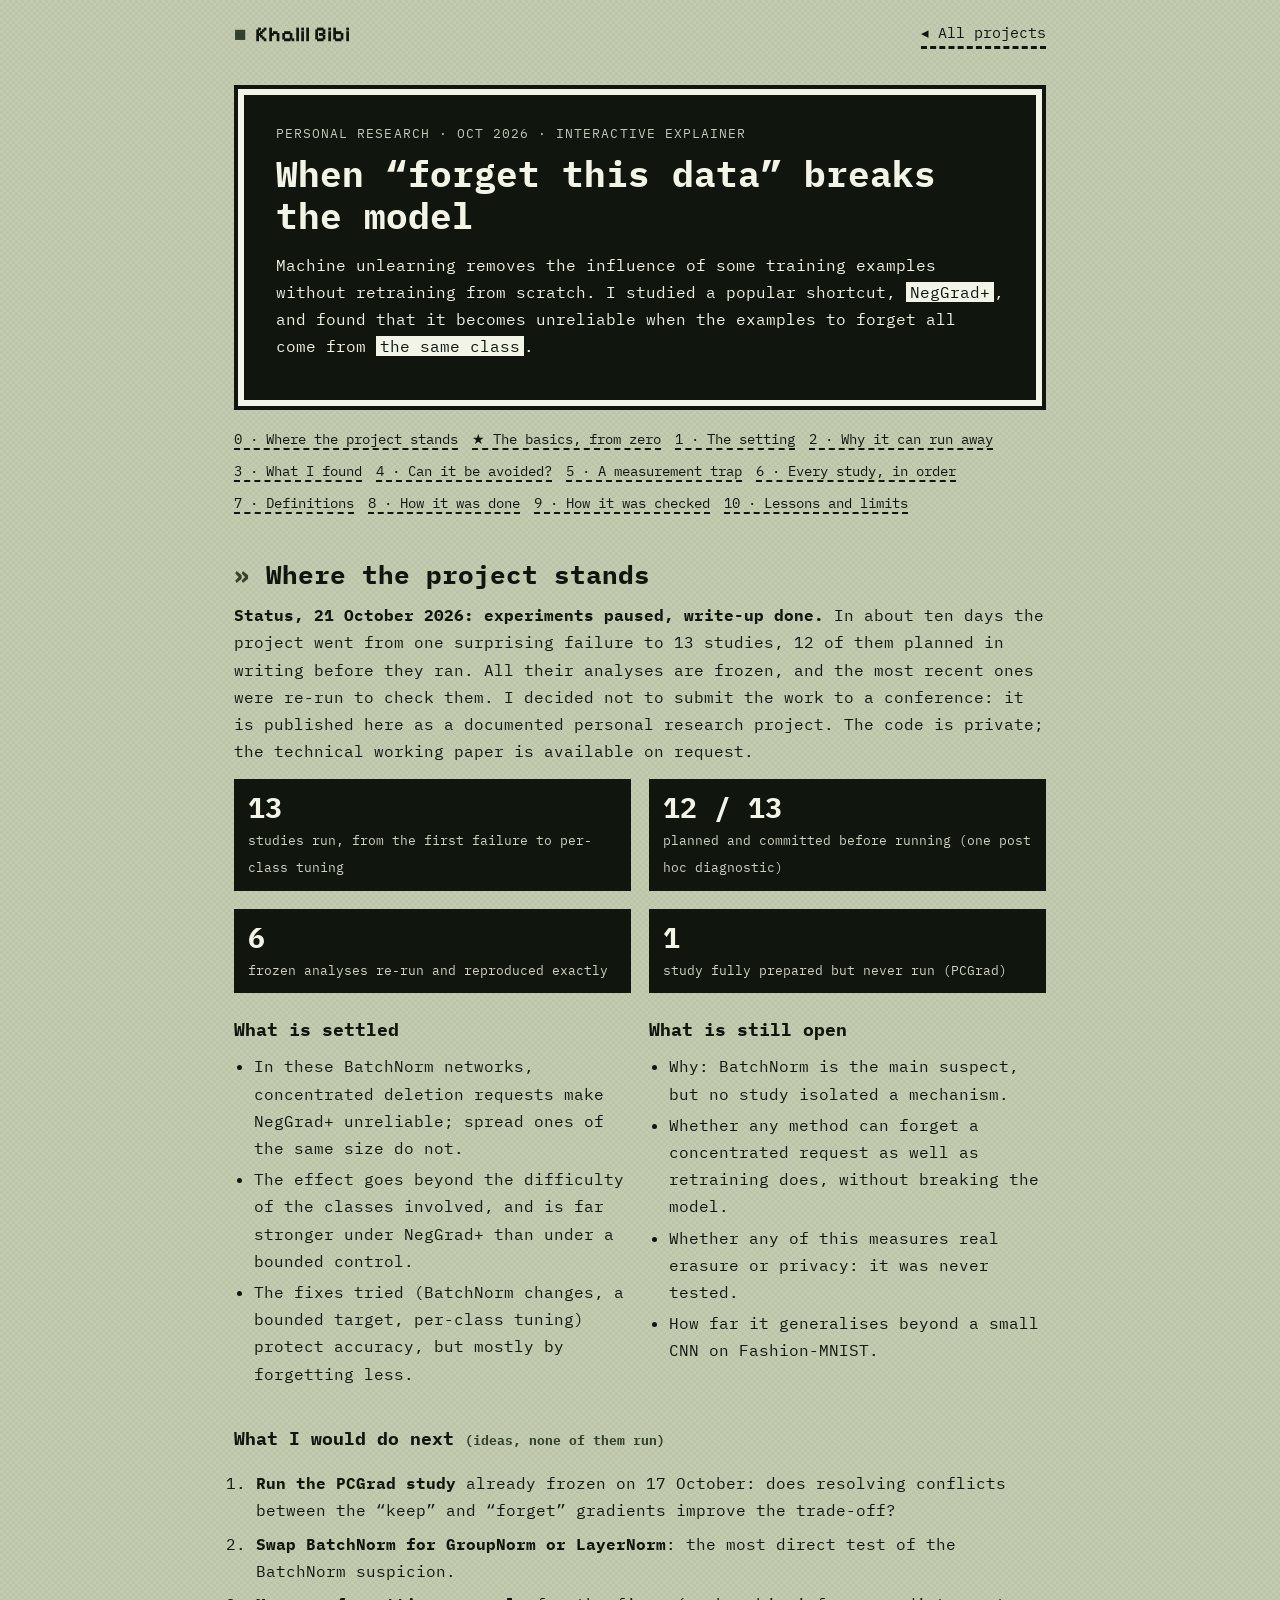
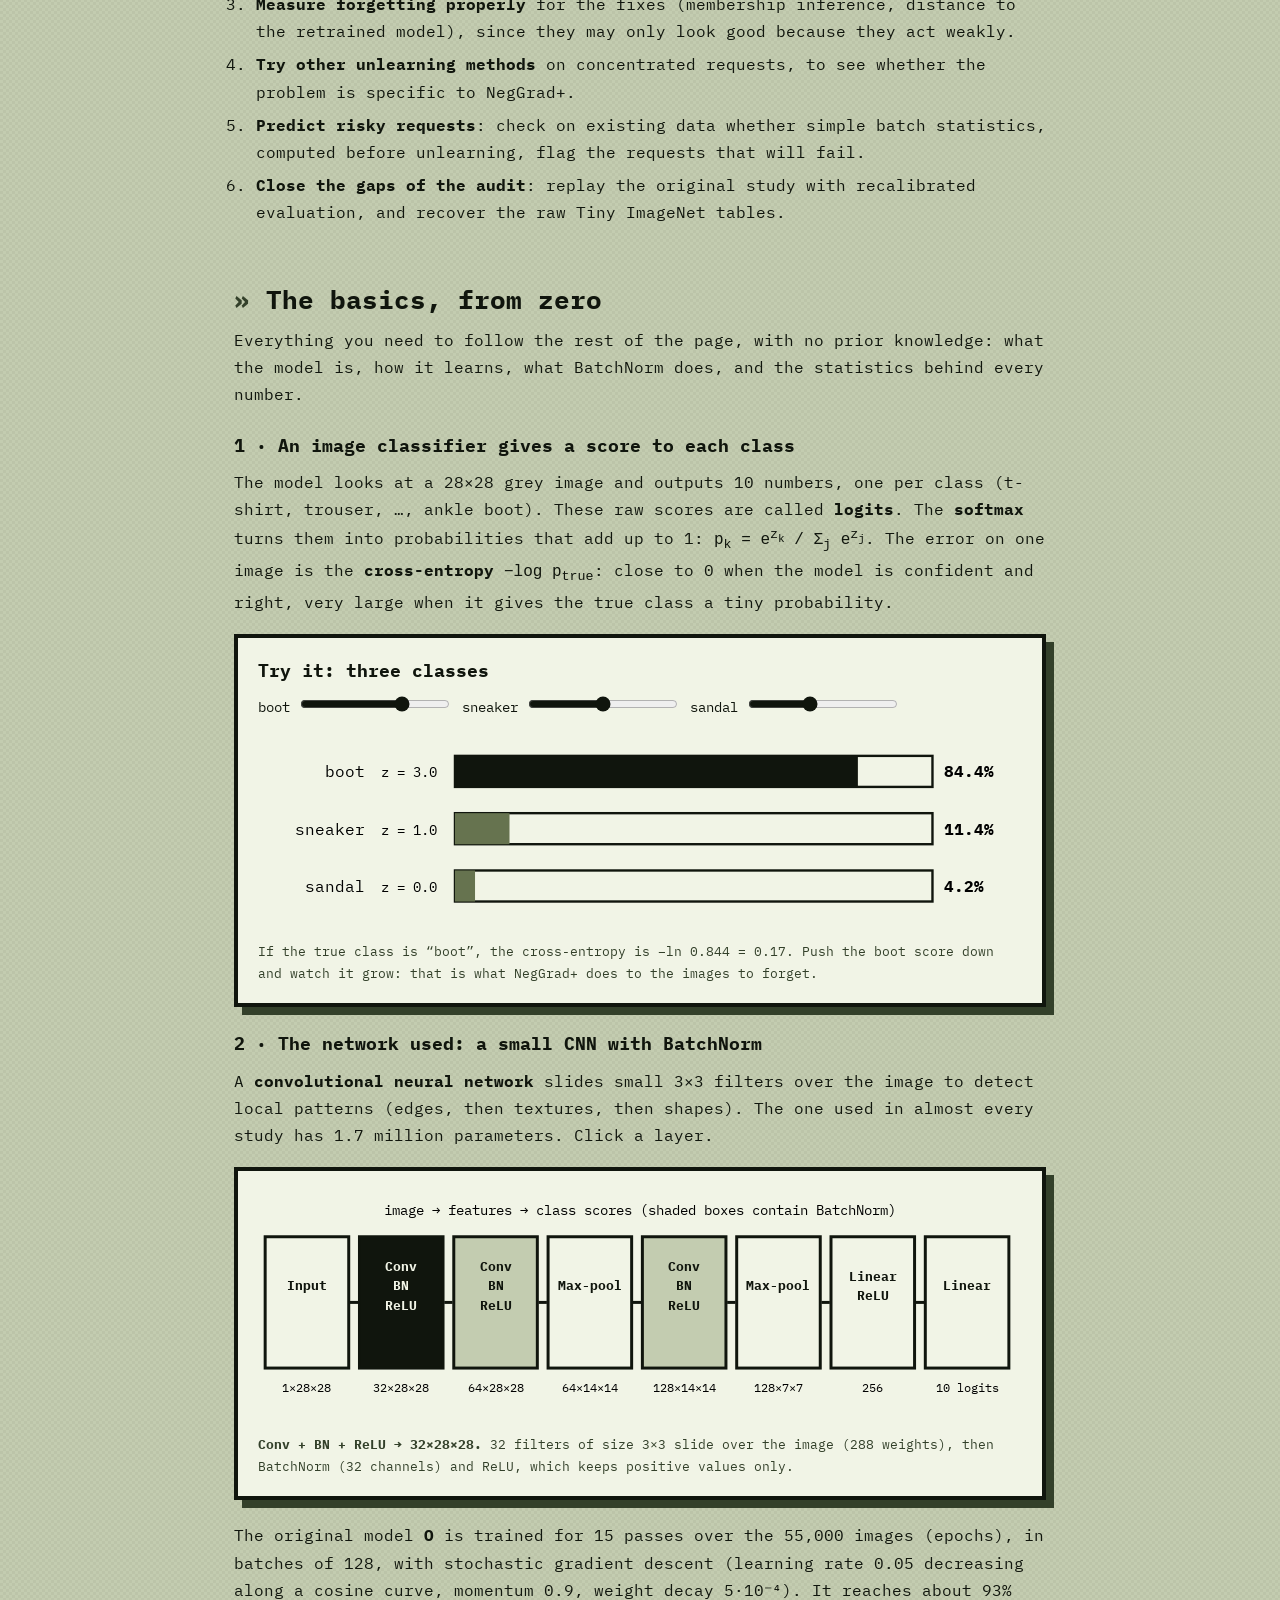
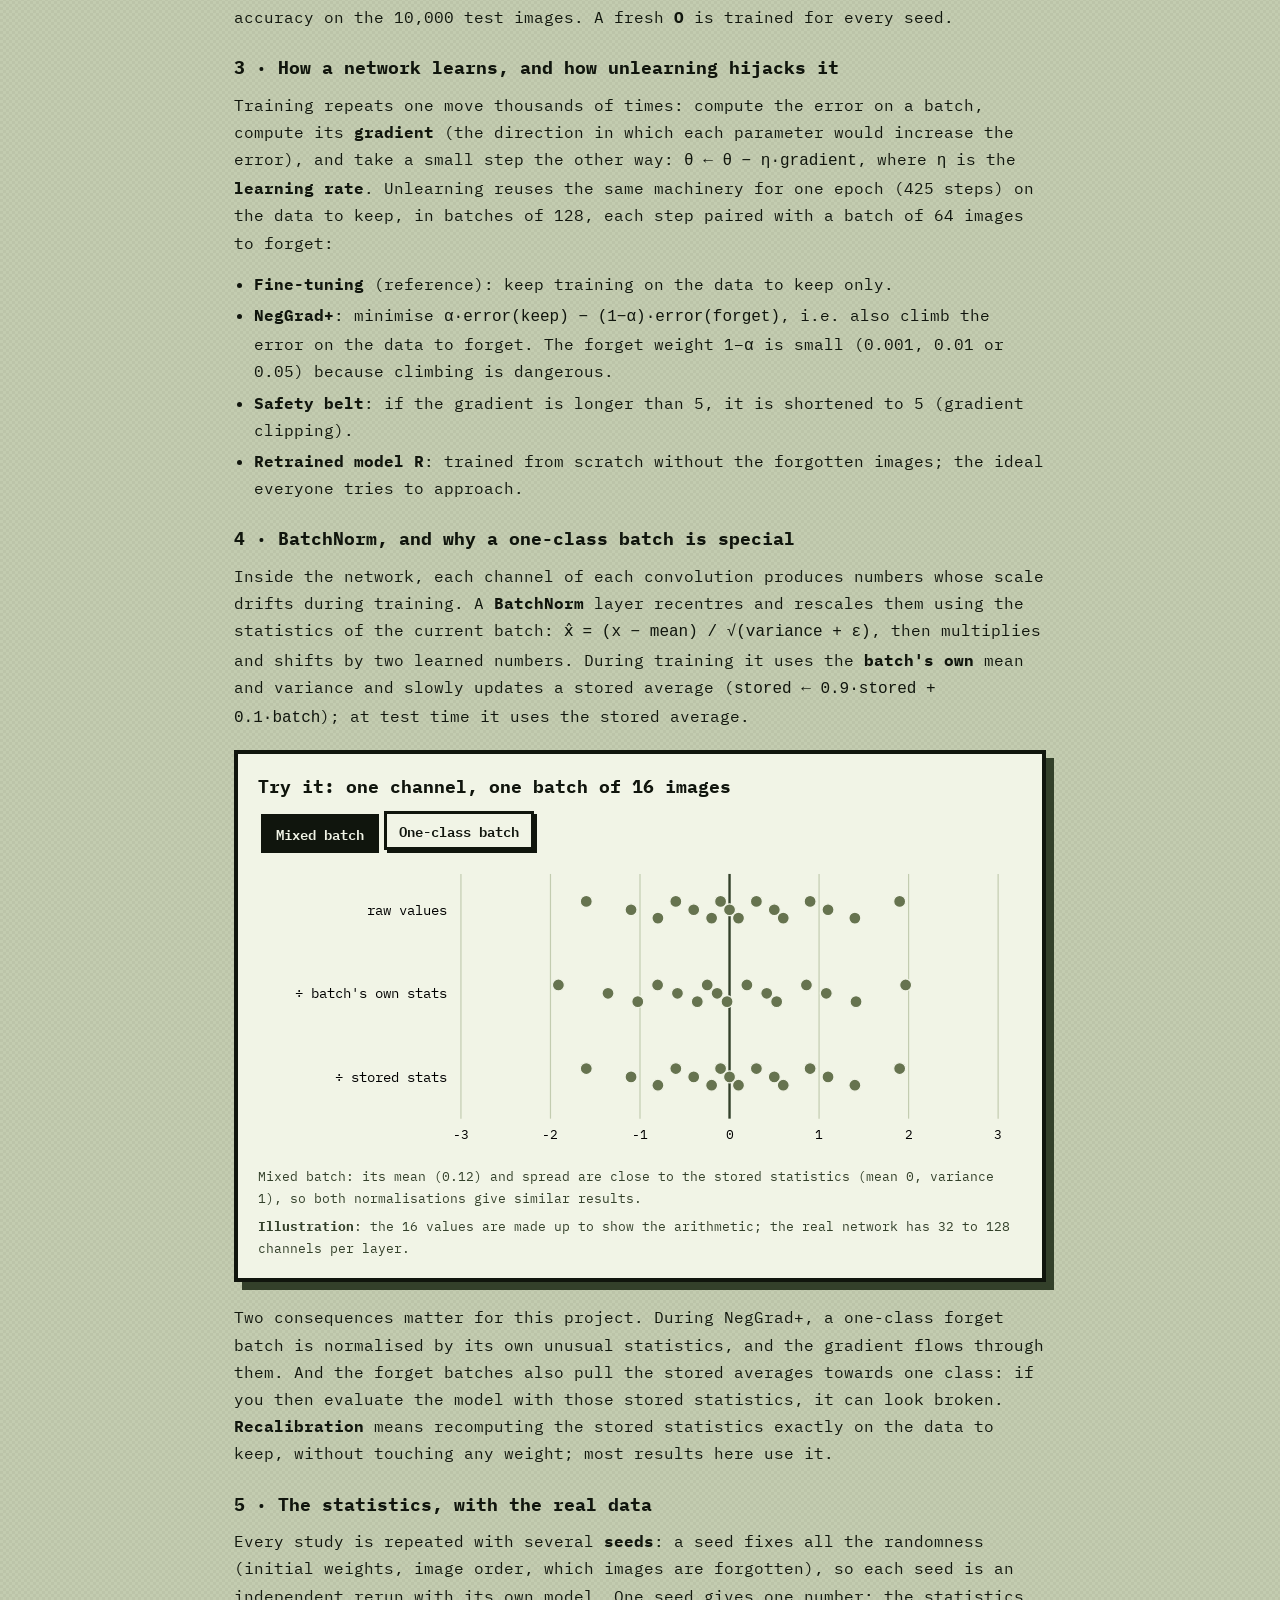
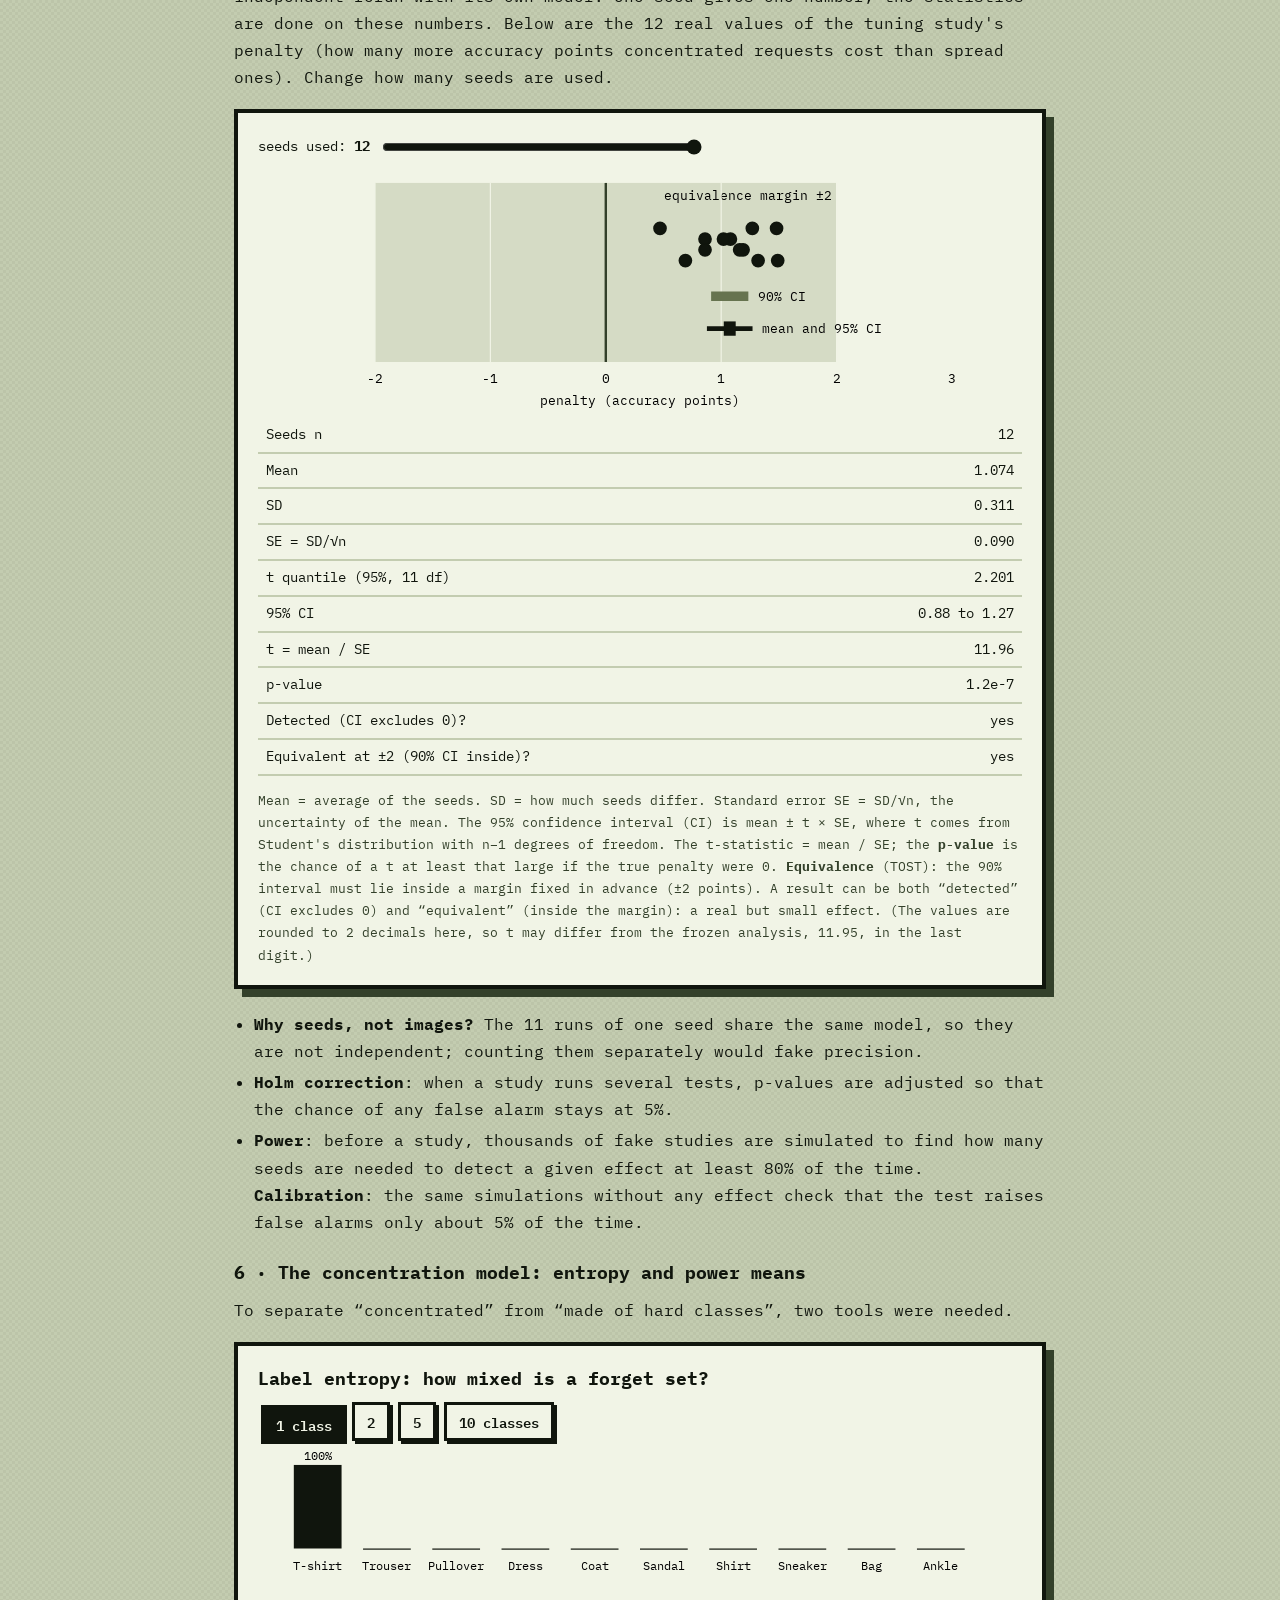
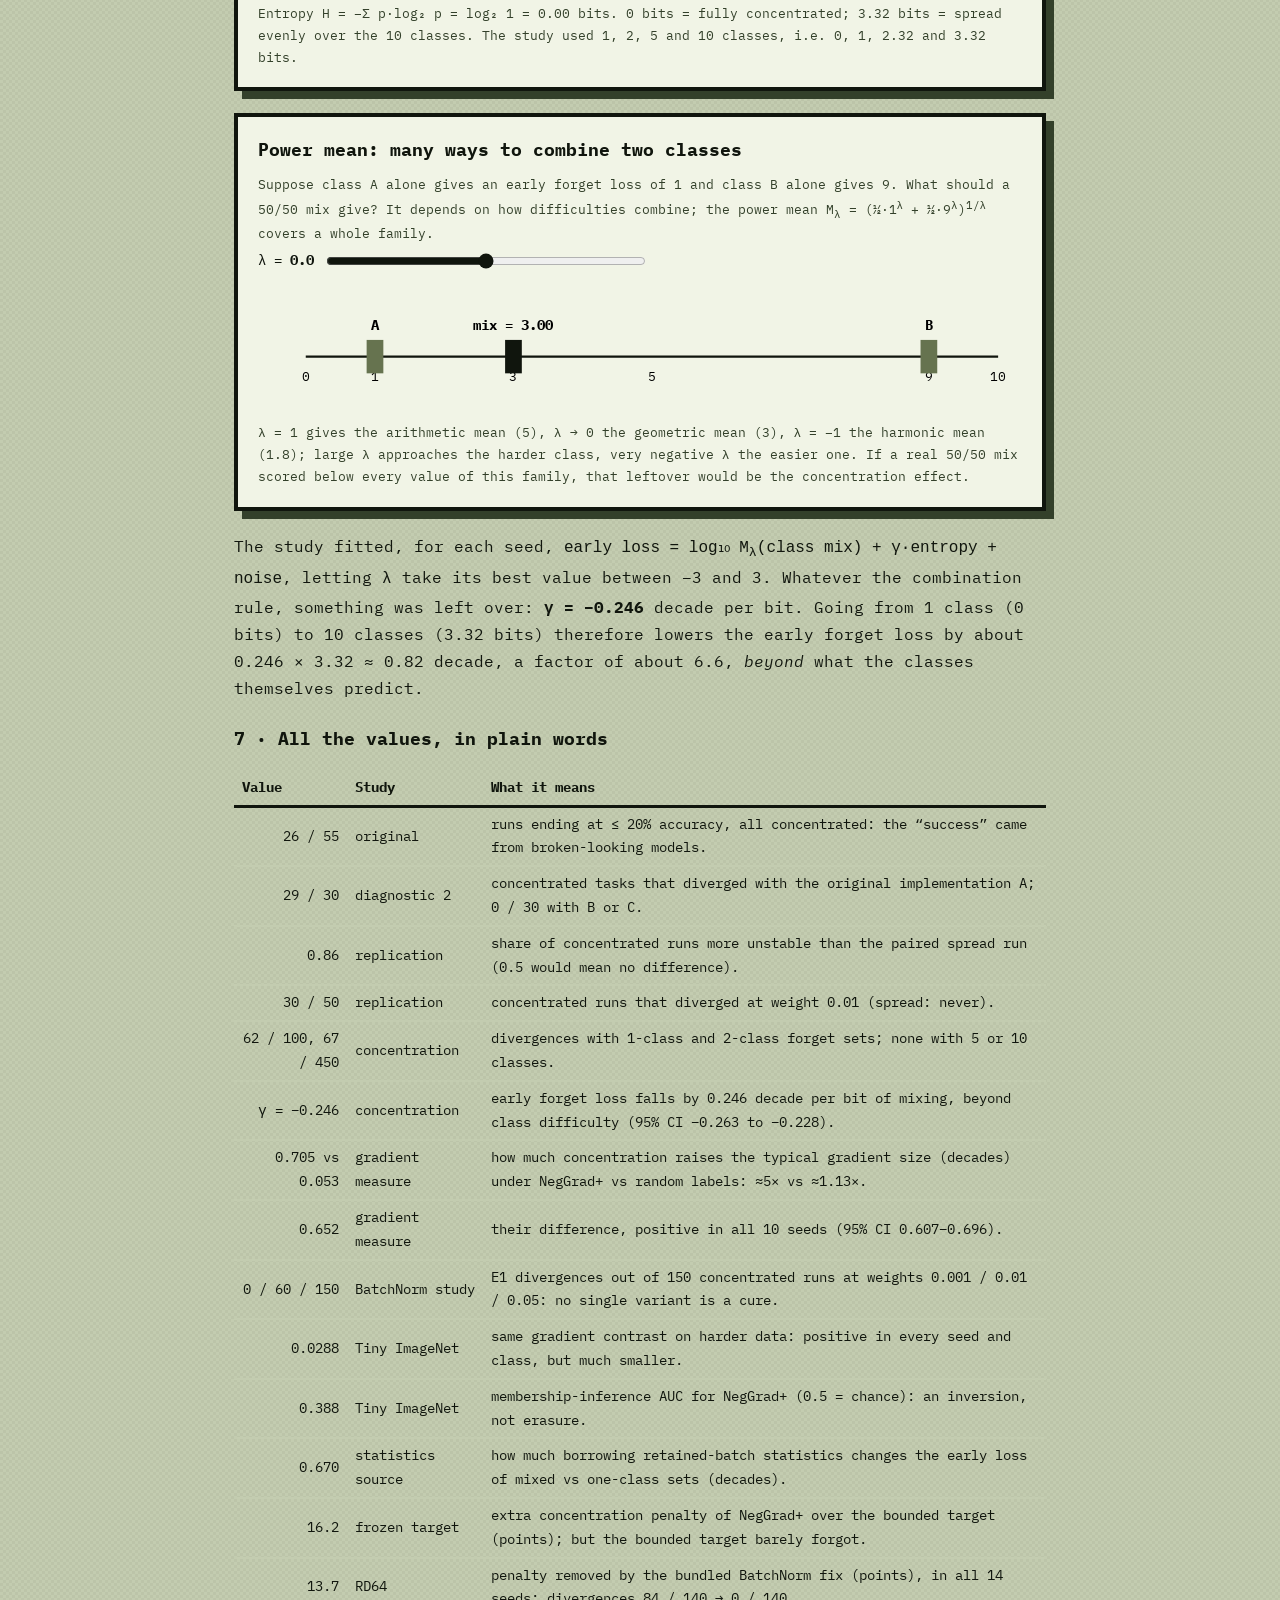
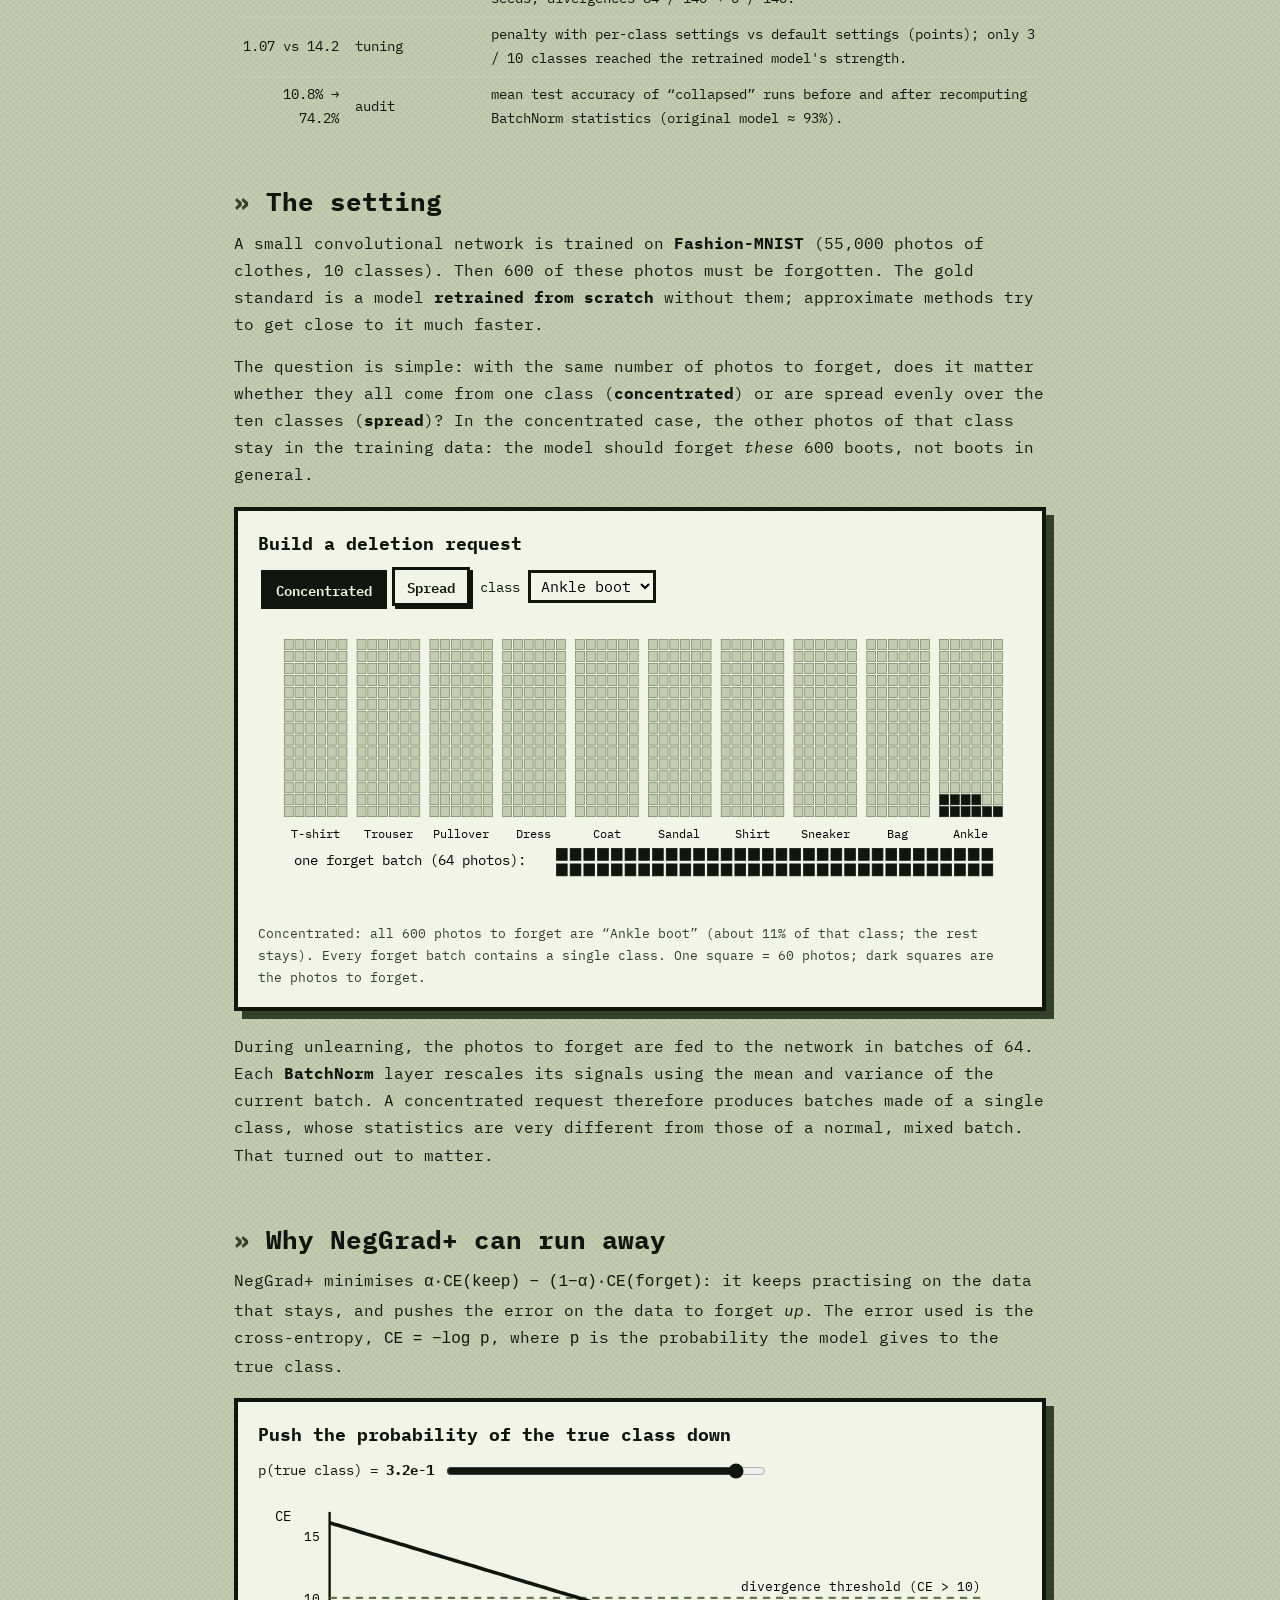
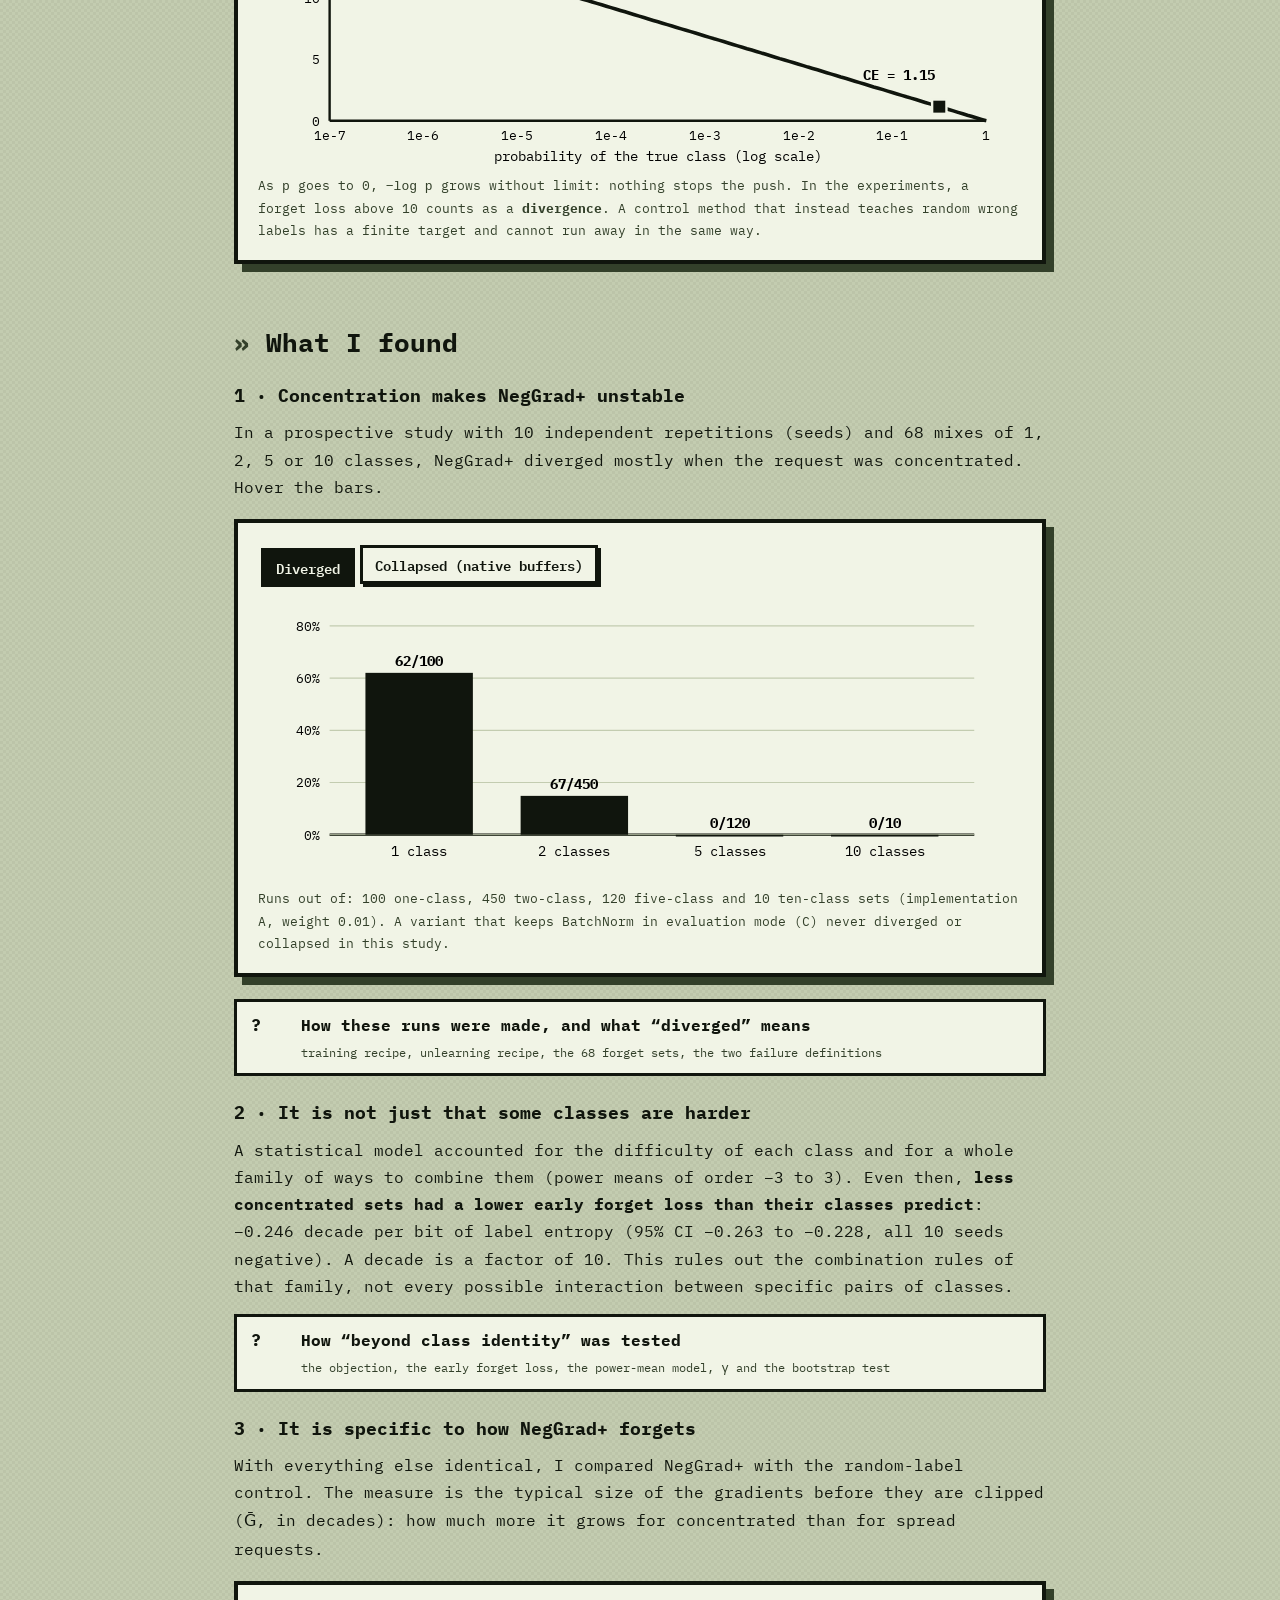
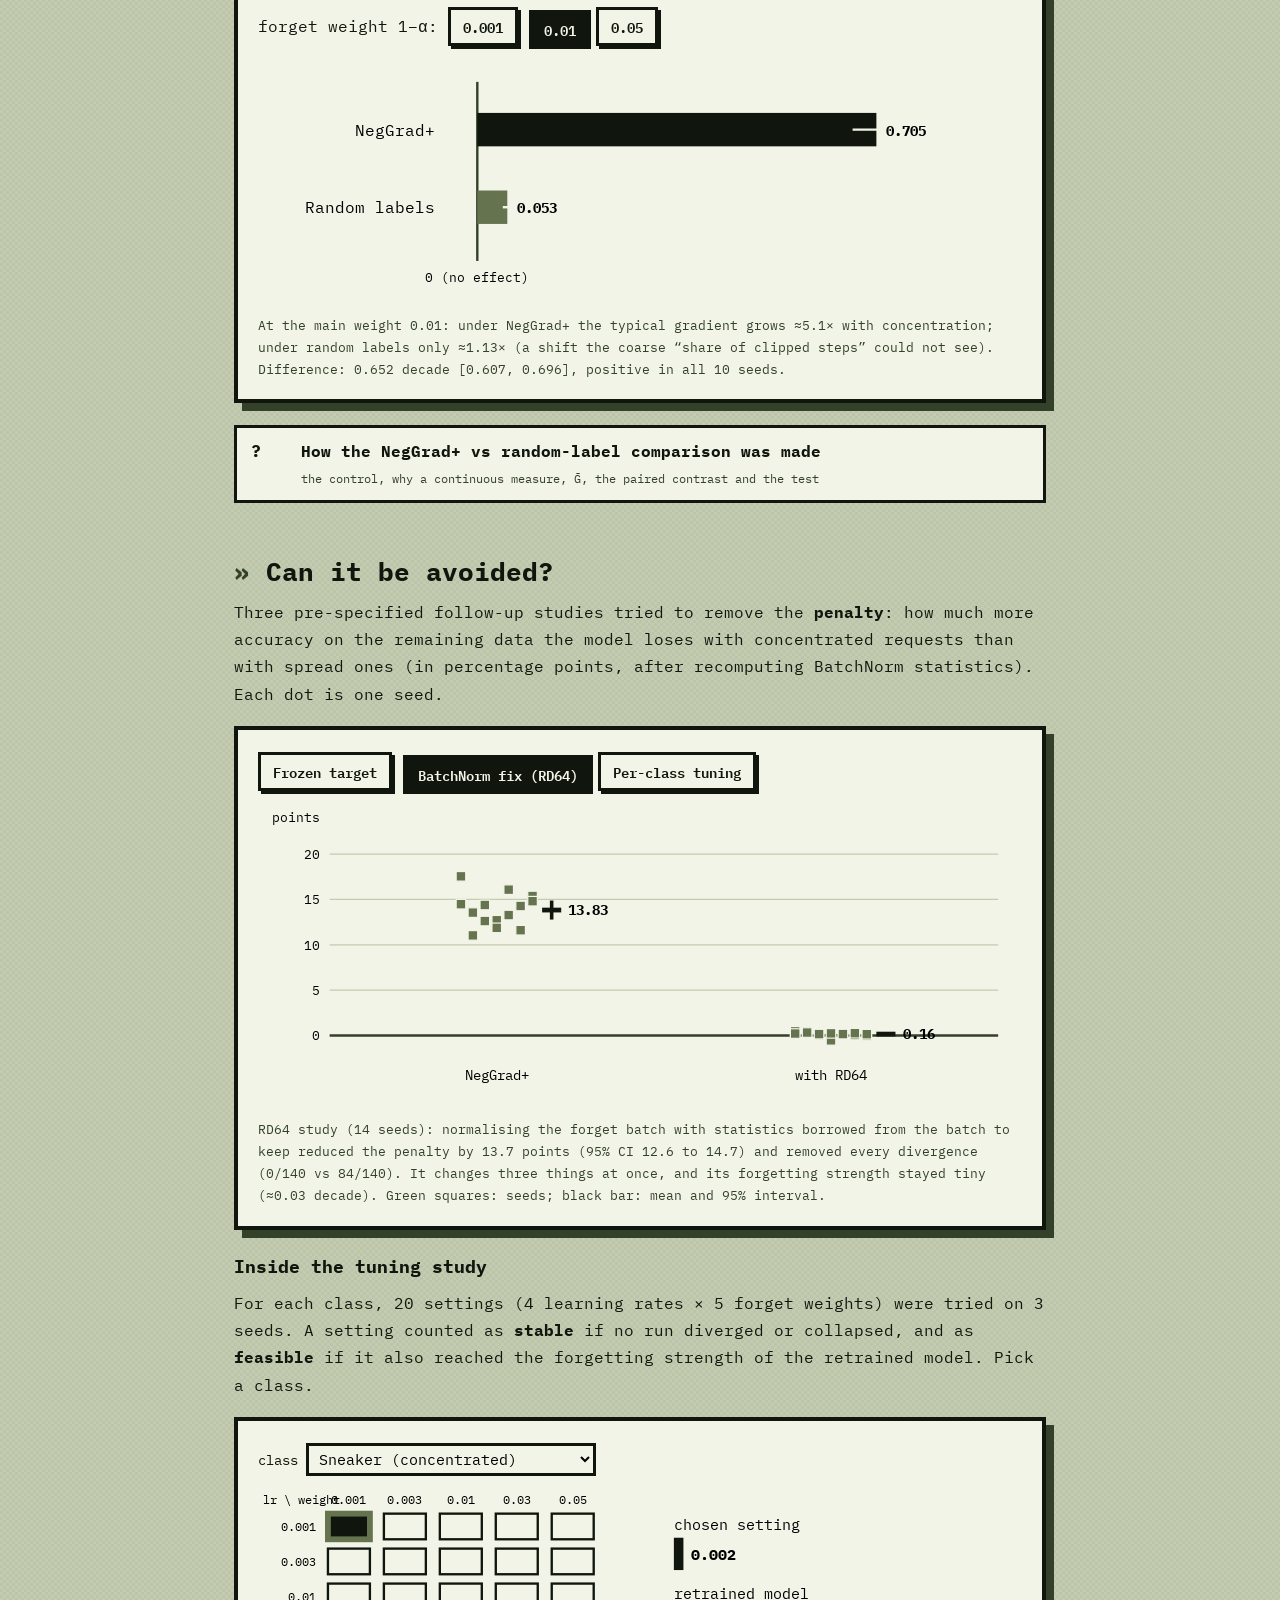
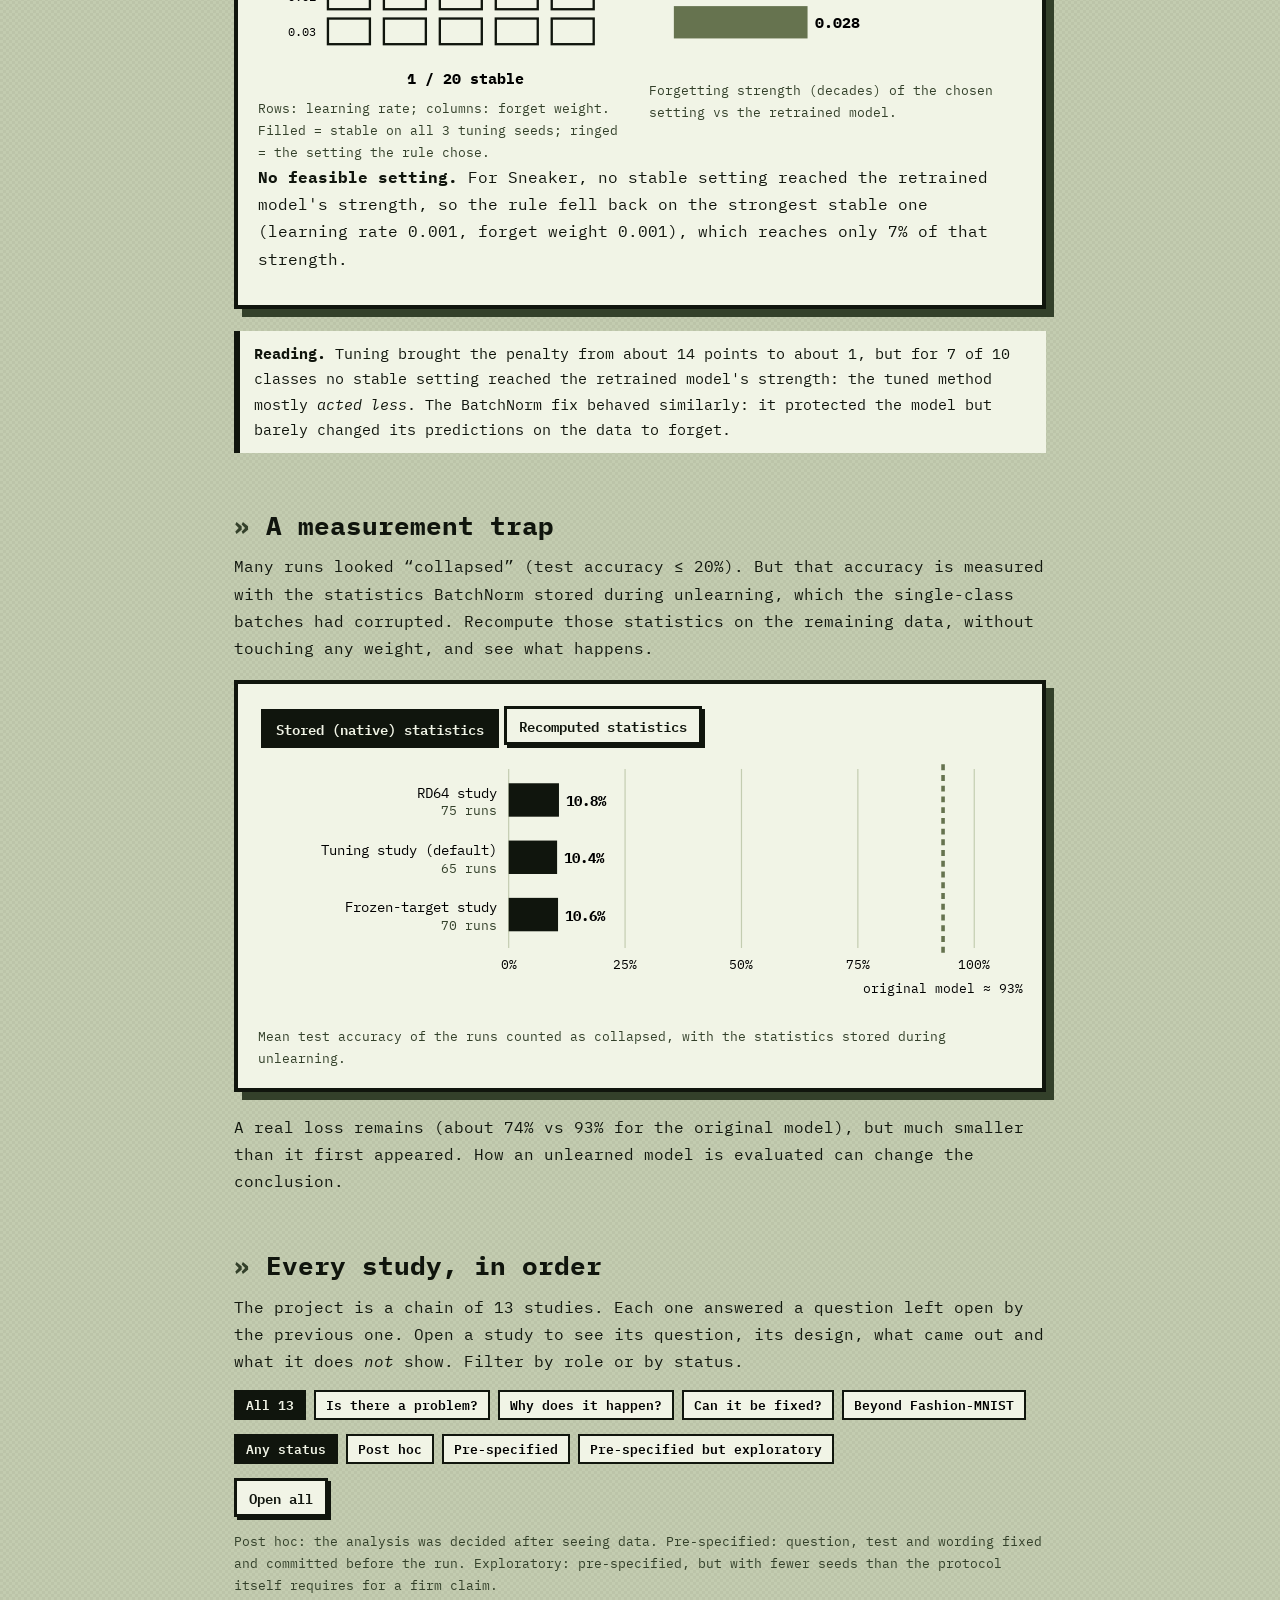
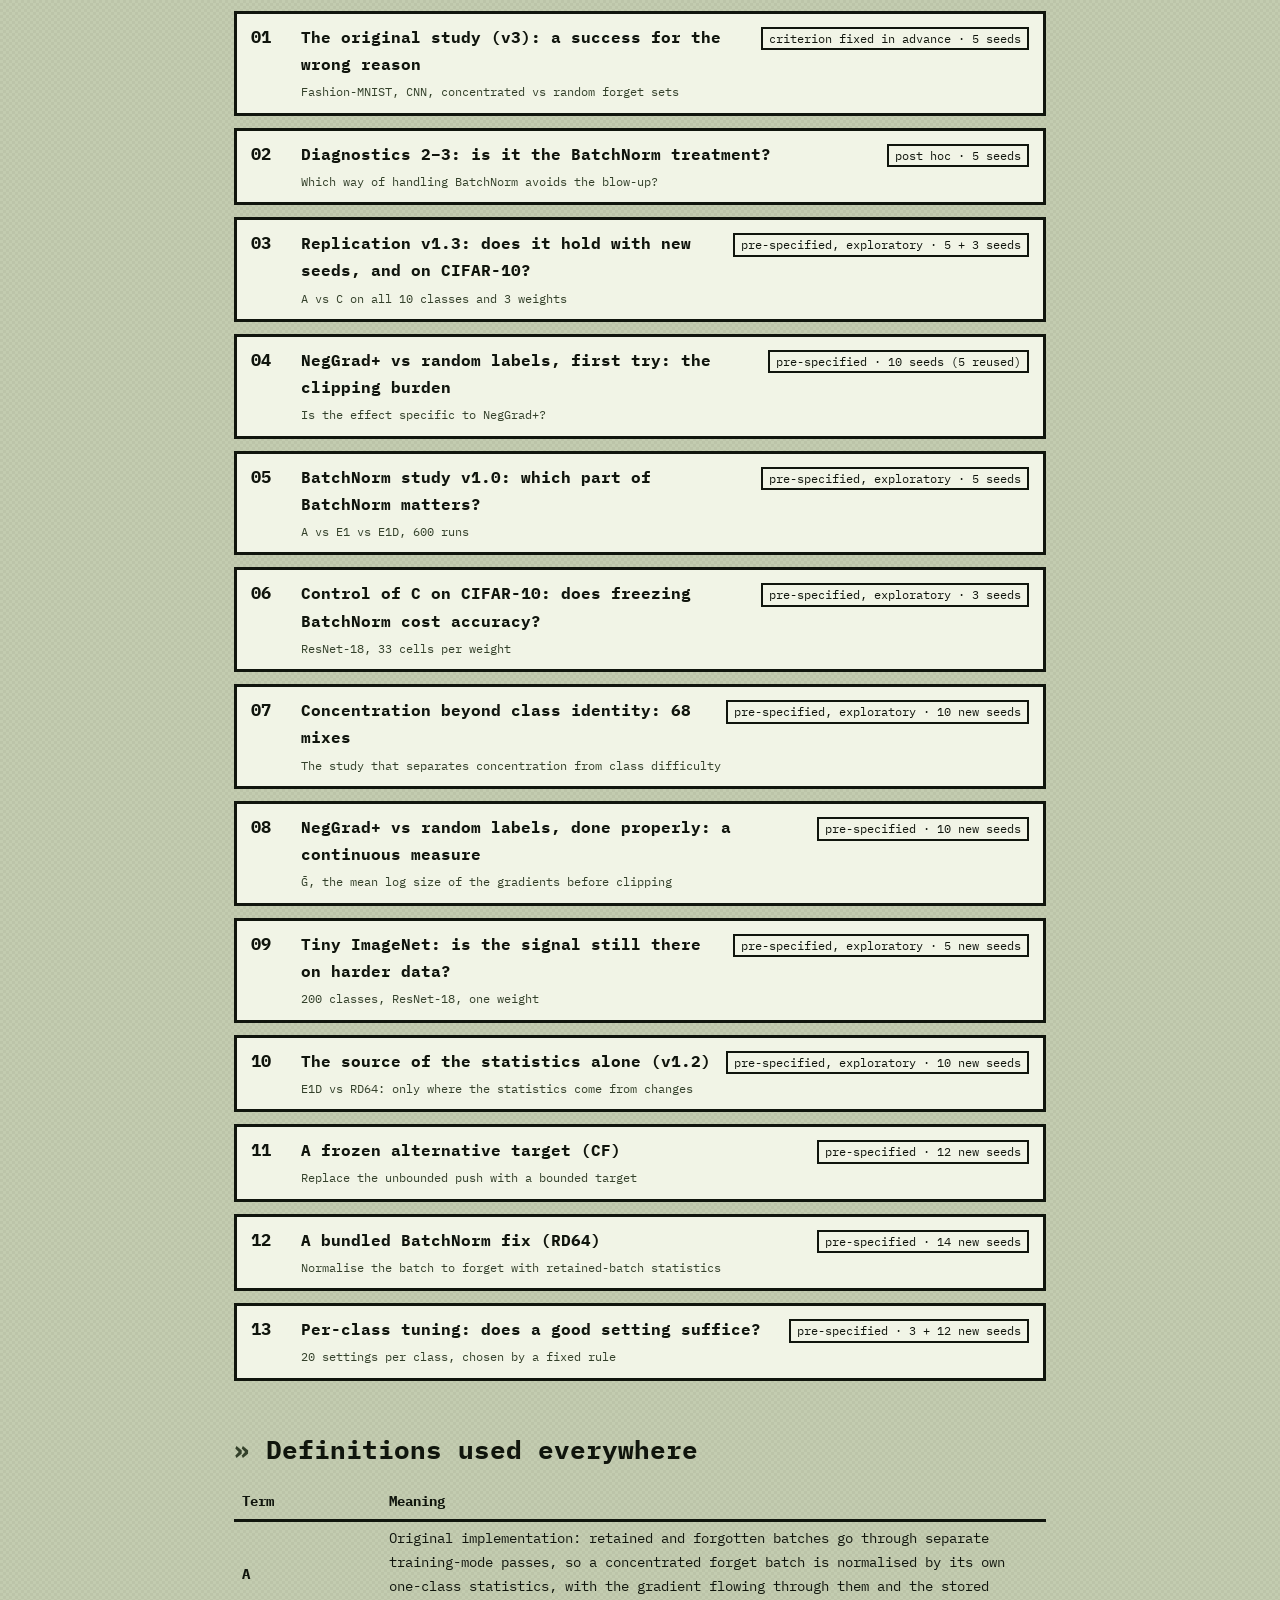
==== research/machine-unlearning.html @ bae29a4c "Détaille la méthode des trois premiers résultats (runs, divergence, modèle de puissance, Ḡ) Co-Autho" ====
<!doctype html>
<html lang="en">
<head>
<meta charset="utf-8">
<meta name="viewport" content="width=device-width, initial-scale=1">
<title>Machine unlearning — Khalil Bibi</title>
<meta name="description" content="Interactive explainer: why NegGrad+ machine unlearning becomes unreliable when the data to forget is concentrated in one class, in BatchNorm networks.">
<link rel="preconnect" href="https://fonts.googleapis.com">
<link rel="preconnect" href="https://fonts.gstatic.com" crossorigin>
<link href="https://fonts.googleapis.com/css2?family=Pixelify+Sans:wght@400;600;700&family=IBM+Plex+Mono:wght@400;600;700&display=swap" rel="stylesheet">
<link rel="stylesheet" href="research.css">
</head>
<body>
<nav><div class="wrap"><a class="logo" href="../index.html">Khalil Bibi</a><a class="back" href="../index.html#projects">◂ All projects</a></div></nav>

<header class="hero"><div class="wrap">
  <div class="dialog">
    <p class="kicker">Personal research · Oct 2026 · interactive explainer</p>
    <h1>When “forget this data” breaks the model</h1>
    <p>Machine unlearning removes the influence of some training examples without retraining from scratch. I studied a popular shortcut, <strong>NegGrad+</strong>, and found that it becomes unreliable when the examples to forget all come from <strong>the same class</strong>.</p>
  </div>
  <ul class="toc">
    <li><a href="#status">0 · Where the project stands</a></li>
    <li><a href="#basics">★ The basics, from zero</a></li>
    <li><a href="#setting">1 · The setting</a></li>
    <li><a href="#why">2 · Why it can run away</a></li>
    <li><a href="#findings">3 · What I found</a></li>
    <li><a href="#fixes">4 · Can it be avoided?</a></li>
    <li><a href="#trap">5 · A measurement trap</a></li>
    <li><a href="#studies">6 · Every study, in order</a></li>
    <li><a href="#defs">7 · Definitions</a></li>
    <li><a href="#method">8 · How it was done</a></li>
    <li><a href="#checked">9 · How it was checked</a></li>
    <li><a href="#lessons">10 · Lessons and limits</a></li>
  </ul>
</div></header>

<main class="wrap">

<section id="status">
  <h2>Where the project stands</h2>
  <p><b>Status, 21 October 2026: experiments paused, write-up done.</b> In about ten days the project went from one surprising failure to 13 studies, 12 of them planned in writing before they ran. All their analyses are frozen, and the most recent ones were re-run to check them. I decided not to submit the work to a conference: it is published here as a documented personal research project. The code is private; the technical working paper is available on request.</p>
  <div class="two">
    <div class="stat"><b>13</b><span>studies run, from the first failure to per-class tuning</span></div>
    <div class="stat"><b>12 / 13</b><span>planned and committed before running (one post hoc diagnostic)</span></div>
  </div>
  <div class="two" style="margin-top:18px">
    <div class="stat"><b>6</b><span>frozen analyses re-run and reproduced exactly</span></div>
    <div class="stat"><b>1</b><span>study fully prepared but never run (PCGrad)</span></div>
  </div>

  <div class="two">
    <div>
      <h3>What is settled</h3>
      <ul class="list">
        <li>In these BatchNorm networks, concentrated deletion requests make NegGrad+ unreliable; spread ones of the same size do not.</li>
        <li>The effect goes beyond the difficulty of the classes involved, and is far stronger under NegGrad+ than under a bounded control.</li>
        <li>The fixes tried (BatchNorm changes, a bounded target, per-class tuning) protect accuracy, but mostly by forgetting less.</li>
      </ul>
    </div>
    <div>
      <h3>What is still open</h3>
      <ul class="list">
        <li>Why: BatchNorm is the main suspect, but no study isolated a mechanism.</li>
        <li>Whether any method can forget a concentrated request as well as retraining does, without breaking the model.</li>
        <li>Whether any of this measures real erasure or privacy: it was never tested.</li>
        <li>How far it generalises beyond a small CNN on Fashion-MNIST.</li>
      </ul>
    </div>
  </div>

  <h3>What I would do next <span class="timeline-note">(ideas, none of them run)</span></h3>
  <ol class="steps">
    <li><b>Run the PCGrad study</b> already frozen on 17 October: does resolving conflicts between the “keep” and “forget” gradients improve the trade-off?</li>
    <li><b>Swap BatchNorm for GroupNorm or LayerNorm</b>: the most direct test of the BatchNorm suspicion.</li>
    <li><b>Measure forgetting properly</b> for the fixes (membership inference, distance to the retrained model), since they may only look good because they act weakly.</li>
    <li><b>Try other unlearning methods</b> on concentrated requests, to see whether the problem is specific to NegGrad+.</li>
    <li><b>Predict risky requests</b>: check on existing data whether simple batch statistics, computed before unlearning, flag the requests that will fail.</li>
    <li><b>Close the gaps of the audit</b>: replay the original study with recalibrated evaluation, and recover the raw Tiny ImageNet tables.</li>
  </ol>
</section>

<section id="basics">
  <h2>The basics, from zero</h2>
  <p>Everything you need to follow the rest of the page, with no prior knowledge: what the model is, how it learns, what BatchNorm does, and the statistics behind every number.</p>

  <h3 id="b-net">1 · An image classifier gives a score to each class</h3>
  <p>The model looks at a 28×28 grey image and outputs 10 numbers, one per class (t-shirt, trouser, …, ankle boot). These raw scores are called <b>logits</b>. The <b>softmax</b> turns them into probabilities that add up to 1: <code>p<sub>k</sub> = e<sup>z<sub>k</sub></sup> / Σ<sub>j</sub> e<sup>z<sub>j</sub></sup></code>. The error on one image is the <b>cross-entropy</b> <code>−log p<sub>true</sub></code>: close to 0 when the model is confident and right, very large when it gives the true class a tiny probability.</p>
  <div class="panel">
    <h3>Try it: three classes</h3>
    <div class="controls">
      <label>boot <input id="z0" type="range" min="-4" max="6" step="0.1" value="3" style="width:150px"></label>
      <label>sneaker <input id="z1" type="range" min="-4" max="6" step="0.1" value="1" style="width:150px"></label>
      <label>sandal <input id="z2" type="range" min="-4" max="6" step="0.1" value="0" style="width:150px"></label>
    </div>
    <svg class="fig" id="figSoft" viewBox="0 0 640 170" role="img" aria-label="Logits turned into probabilities by the softmax"></svg>
    <p class="hint" id="softText"></p>
  </div>

  <h3 id="b-cnn">2 · The network used: a small CNN with BatchNorm</h3>
  <p>A <b>convolutional neural network</b> slides small 3×3 filters over the image to detect local patterns (edges, then textures, then shapes). The one used in almost every study has 1.7 million parameters. Click a layer.</p>
  <div class="panel">
    <svg class="fig" id="figCNN" viewBox="0 0 640 200" role="img" aria-label="Layers of the CNN, clickable"></svg>
    <p class="hint" id="cnnText"></p>
  </div>
  <p>The original model <b>O</b> is trained for 15 passes over the 55,000 images (epochs), in batches of 128, with stochastic gradient descent (learning rate 0.05 decreasing along a cosine curve, momentum 0.9, weight decay 5·10⁻⁴). It reaches about 93% accuracy on the 10,000 test images. A fresh <b>O</b> is trained for every seed.</p>

  <h3 id="b-learn">3 · How a network learns, and how unlearning hijacks it</h3>
  <p>Training repeats one move thousands of times: compute the error on a batch, compute its <b>gradient</b> (the direction in which each parameter would increase the error), and take a small step the other way: <code>θ ← θ − η·gradient</code>, where η is the <b>learning rate</b>. Unlearning reuses the same machinery for one epoch (425 steps) on the data to keep, in batches of 128, each step paired with a batch of 64 images to forget:</p>
  <ul class="list">
    <li><b>Fine-tuning</b> (reference): keep training on the data to keep only.</li>
    <li><b>NegGrad+</b>: minimise <code>α·error(keep) − (1−α)·error(forget)</code>, i.e. also climb the error on the data to forget. The forget weight 1−α is small (0.001, 0.01 or 0.05) because climbing is dangerous.</li>
    <li><b>Safety belt</b>: if the gradient is longer than 5, it is shortened to 5 (gradient clipping).</li>
    <li><b>Retrained model R</b>: trained from scratch without the forgotten images; the ideal everyone tries to approach.</li>
  </ul>

  <h3 id="b-bn">4 · BatchNorm, and why a one-class batch is special</h3>
  <p>Inside the network, each channel of each convolution produces numbers whose scale drifts during training. A <b>BatchNorm</b> layer recentres and rescales them using the statistics of the current batch: <code>x̂ = (x − mean) / √(variance + ε)</code>, then multiplies and shifts by two learned numbers. During training it uses the <b>batch's own</b> mean and variance and slowly updates a stored average (<code>stored ← 0.9·stored + 0.1·batch</code>); at test time it uses the stored average.</p>
  <div class="panel">
    <h3>Try it: one channel, one batch of 16 images</h3>
    <div class="controls"><span class="seg" role="group" aria-label="Batch content">
      <button type="button" data-b="mixed" aria-pressed="true">Mixed batch</button>
      <button type="button" data-b="single" aria-pressed="false">One-class batch</button>
    </span></div>
    <svg class="fig" id="figBN" viewBox="0 0 640 250" role="img" aria-label="Values of one channel before and after BatchNorm"></svg>
    <p class="hint" id="bnText"></p>
    <p class="hint"><b>Illustration</b>: the 16 values are made up to show the arithmetic; the real network has 32 to 128 channels per layer.</p>
  </div>
  <p>Two consequences matter for this project. During NegGrad+, a one-class forget batch is normalised by its own unusual statistics, and the gradient flows through them. And the forget batches also pull the stored averages towards one class: if you then evaluate the model with those stored statistics, it can look broken. <b>Recalibration</b> means recomputing the stored statistics exactly on the data to keep, without touching any weight; most results here use it.</p>

  <h3 id="b-stats">5 · The statistics, with the real data</h3>
  <p>Every study is repeated with several <b>seeds</b>: a seed fixes all the randomness (initial weights, image order, which images are forgotten), so each seed is an independent rerun with its own model. One seed gives one number; the statistics are done on these numbers. Below are the 12 real values of the tuning study's penalty (how many more accuracy points concentrated requests cost than spread ones). Change how many seeds are used.</p>
  <div class="panel">
    <div class="controls"><label for="nSeeds">seeds used: <output id="nOut"></output></label><input id="nSeeds" type="range" min="2" max="12" step="1" value="12"></div>
    <svg class="fig" id="figStats" viewBox="0 0 640 200" role="img" aria-label="Seed values, mean, confidence intervals and equivalence margin"></svg>
    <div class="scroll"><table class="data" id="statTable"></table></div>
    <p class="hint">Mean = average of the seeds. SD = how much seeds differ. Standard error SE = SD/√n, the uncertainty of the mean. The 95% confidence interval (CI) is mean ± t × SE, where t comes from Student's distribution with n−1 degrees of freedom. The t-statistic = mean / SE; the <b>p-value</b> is the chance of a t at least that large if the true penalty were 0. <b>Equivalence</b> (TOST): the 90% interval must lie inside a margin fixed in advance (±2 points). A result can be both “detected” (CI excludes 0) and “equivalent” (inside the margin): a real but small effect. (The values are rounded to 2 decimals here, so t may differ from the frozen analysis, 11.95, in the last digit.)</p>
  </div>
  <ul class="list">
    <li><b>Why seeds, not images?</b> The 11 runs of one seed share the same model, so they are not independent; counting them separately would fake precision.</li>
    <li><b>Holm correction</b>: when a study runs several tests, p-values are adjusted so that the chance of any false alarm stays at 5%.</li>
    <li><b>Power</b>: before a study, thousands of fake studies are simulated to find how many seeds are needed to detect a given effect at least 80% of the time. <b>Calibration</b>: the same simulations without any effect check that the test raises false alarms only about 5% of the time.</li>
  </ul>

  <h3 id="b-model">6 · The concentration model: entropy and power means</h3>
  <p>To separate “concentrated” from “made of hard classes”, two tools were needed.</p>
  <div class="panel">
    <h3>Label entropy: how mixed is a forget set?</h3>
    <div class="controls"><span class="seg" role="group" aria-label="Number of classes">
      <button type="button" data-k="1" aria-pressed="true">1 class</button><button type="button" data-k="2" aria-pressed="false">2</button>
      <button type="button" data-k="5" aria-pressed="false">5</button><button type="button" data-k="10" aria-pressed="false">10 classes</button>
    </span></div>
    <svg class="fig" id="figH" viewBox="0 0 640 120" role="img" aria-label="Class proportions and label entropy"></svg>
    <p class="hint" id="hText"></p>
  </div>
  <div class="panel">
    <h3>Power mean: many ways to combine two classes</h3>
    <p class="hint">Suppose class A alone gives an early forget loss of 1 and class B alone gives 9. What should a 50/50 mix give? It depends on how difficulties combine; the power mean M<sub>λ</sub> = (½·1<sup>λ</sup> + ½·9<sup>λ</sup>)<sup>1/λ</sup> covers a whole family.</p>
    <div class="controls"><label for="lam">λ = <output id="lamOut"></output></label><input id="lam" type="range" min="-3" max="3" step="0.1" value="0"></div>
    <svg class="fig" id="figM" viewBox="0 0 640 110" role="img" aria-label="Power mean of two class difficulties"></svg>
    <p class="hint" id="mText"></p>
  </div>
  <p>The study fitted, for each seed, <code>early loss = log₁₀ M<sub>λ</sub>(class mix) + γ·entropy + noise</code>, letting λ take its best value between −3 and 3. Whatever the combination rule, something was left over: <b>γ = −0.246</b> decade per bit. Going from 1 class (0 bits) to 10 classes (3.32 bits) therefore lowers the early forget loss by about 0.246 × 3.32 ≈ 0.82 decade, a factor of about 6.6, <em>beyond</em> what the classes themselves predict.</p>

  <h3 id="b-values">7 · All the values, in plain words</h3>
  <div class="scroll"><table class="data">
    <thead><tr><th>Value</th><th>Study</th><th>What it means</th></tr></thead>
    <tbody>
      <tr><td class="num">26 / 55</td><td>original</td><td>runs ending at ≤ 20% accuracy, all concentrated: the “success” came from broken-looking models.</td></tr>
      <tr><td class="num">29 / 30</td><td>diagnostic 2</td><td>concentrated tasks that diverged with the original implementation A; 0 / 30 with B or C.</td></tr>
      <tr><td class="num">0.86</td><td>replication</td><td>share of concentrated runs more unstable than the paired spread run (0.5 would mean no difference).</td></tr>
      <tr><td class="num">30 / 50</td><td>replication</td><td>concentrated runs that diverged at weight 0.01 (spread: never).</td></tr>
      <tr><td class="num">62 / 100, 67 / 450</td><td>concentration</td><td>divergences with 1-class and 2-class forget sets; none with 5 or 10 classes.</td></tr>
      <tr><td class="num">γ = −0.246</td><td>concentration</td><td>early forget loss falls by 0.246 decade per bit of mixing, beyond class difficulty (95% CI −0.263 to −0.228).</td></tr>
      <tr><td class="num">0.705 vs 0.053</td><td>gradient measure</td><td>how much concentration raises the typical gradient size (decades) under NegGrad+ vs random labels: ≈5× vs ≈1.13×.</td></tr>
      <tr><td class="num">0.652</td><td>gradient measure</td><td>their difference, positive in all 10 seeds (95% CI 0.607–0.696).</td></tr>
      <tr><td class="num">0 / 60 / 150</td><td>BatchNorm study</td><td>E1 divergences out of 150 concentrated runs at weights 0.001 / 0.01 / 0.05: no single variant is a cure.</td></tr>
      <tr><td class="num">0.0288</td><td>Tiny ImageNet</td><td>same gradient contrast on harder data: positive in every seed and class, but much smaller.</td></tr>
      <tr><td class="num">0.388</td><td>Tiny ImageNet</td><td>membership-inference AUC for NegGrad+ (0.5 = chance): an inversion, not erasure.</td></tr>
      <tr><td class="num">0.670</td><td>statistics source</td><td>how much borrowing retained-batch statistics changes the early loss of mixed vs one-class sets (decades).</td></tr>
      <tr><td class="num">16.2</td><td>frozen target</td><td>extra concentration penalty of NegGrad+ over the bounded target (points); but the bounded target barely forgot.</td></tr>
      <tr><td class="num">13.7</td><td>RD64</td><td>penalty removed by the bundled BatchNorm fix (points), in all 14 seeds; divergences 84 / 140 → 0 / 140.</td></tr>
      <tr><td class="num">1.07 vs 14.2</td><td>tuning</td><td>penalty with per-class settings vs default settings (points); only 3 / 10 classes reached the retrained model's strength.</td></tr>
      <tr><td class="num">10.8% → 74.2%</td><td>audit</td><td>mean test accuracy of “collapsed” runs before and after recomputing BatchNorm statistics (original model ≈ 93%).</td></tr>
    </tbody>
  </table></div>
</section>

<section id="setting">
  <h2>The setting</h2>
  <p>A small convolutional network is trained on <b>Fashion-MNIST</b> (55,000 photos of clothes, 10 classes). Then 600 of these photos must be forgotten. The gold standard is a model <b>retrained from scratch</b> without them; approximate methods try to get close to it much faster.</p>
  <p>The question is simple: with the same number of photos to forget, does it matter whether they all come from one class (<b>concentrated</b>) or are spread evenly over the ten classes (<b>spread</b>)? In the concentrated case, the other photos of that class stay in the training data: the model should forget <em>these</em> 600 boots, not boots in general.</p>

  <div class="panel">
    <h3>Build a deletion request</h3>
    <div class="controls">
      <span class="seg" role="group" aria-label="Forget-set type">
        <button type="button" data-mode="conc" aria-pressed="true">Concentrated</button>
        <button type="button" data-mode="spread" aria-pressed="false">Spread</button>
      </span>
      <label id="classPick">class <select id="cls"></select></label>
    </div>
    <svg class="fig" id="figSet" viewBox="0 0 640 250" role="img" aria-label="The ten classes of the dataset, with the photos to forget highlighted"></svg>
    <p class="hint" id="setText"></p>
  </div>
  <p>During unlearning, the photos to forget are fed to the network in batches of 64. Each <b>BatchNorm</b> layer rescales its signals using the mean and variance of the current batch. A concentrated request therefore produces batches made of a single class, whose statistics are very different from those of a normal, mixed batch. That turned out to matter.</p>
</section>

<section id="why">
  <h2>Why NegGrad+ can run away</h2>
  <p>NegGrad+ minimises <code>α·CE(keep) − (1−α)·CE(forget)</code>: it keeps practising on the data that stays, and pushes the error on the data to forget <em>up</em>. The error used is the cross-entropy, <code>CE = −log p</code>, where <code>p</code> is the probability the model gives to the true class.</p>
  <div class="panel">
    <h3>Push the probability of the true class down</h3>
    <div class="controls"><label for="pSlider">p(true class) = <output id="pOut"></output></label><input id="pSlider" type="range" min="-7" max="0" step="0.05" value="-0.5" aria-label="log10 of the probability"></div>
    <svg class="fig" id="figCE" viewBox="0 0 640 230" role="img" aria-label="Cross-entropy as a function of the probability of the true class"></svg>
    <p class="hint">As <code>p</code> goes to 0, <code>−log p</code> grows without limit: nothing stops the push. In the experiments, a forget loss above 10 counts as a <b>divergence</b>. A control method that instead teaches random wrong labels has a finite target and cannot run away in the same way.</p>
  </div>
</section>

<section id="findings">
  <h2>What I found</h2>
  <h3>1 · Concentration makes NegGrad+ unstable</h3>
  <p>In a prospective study with 10 independent repetitions (seeds) and 68 mixes of 1, 2, 5 or 10 classes, NegGrad+ diverged mostly when the request was concentrated. Hover the bars.</p>
  <div class="panel">
    <div class="controls"><span class="seg" role="group" aria-label="Outcome">
      <button type="button" data-out="div" aria-pressed="true">Diverged</button>
      <button type="button" data-out="col" aria-pressed="false">Collapsed (native buffers)</button>
    </span></div>
    <svg class="fig" id="figDose" viewBox="0 0 640 240" role="img" aria-label="Share of runs that diverged by number of classes in the forget set"></svg>
    <p class="hint">Runs out of: 100 one-class, 450 two-class, 120 five-class and 10 ten-class sets (implementation A, weight 0.01). A variant that keeps BatchNorm in evaluation mode (C) never diverged or collapsed in this study.</p>
  </div>
  <details class="study" id="dose-method">
    <summary><span class="n">?</span><span class="t">How these runs were made, and what “diverged” means</span><span class="s">training recipe, unlearning recipe, the 68 forget sets, the two failure definitions</span></summary>
    <div class="study-body"><dl>
      <dt>Data</dt><dd>Fashion-MNIST. 5,000 images (500 per class) are set aside for validation. The 600 images to forget (D_f) are drawn from the rest, and the remaining 54,400 images form the retained set D_r.</dd>
      <dt>Original model</dt><dd>The small CNN described <a href="#basics">above</a>, trained from scratch on each seed: SGD with momentum 0.9, learning rate 0.05 decreasing along a cosine curve, weight decay 5·10⁻⁴, batches of 128, 15 epochs, no data augmentation. It reaches about 93% test accuracy. All 68 forget sets of a seed start from this same model.</dd>
      <dt>Unlearning</dt><dd>NegGrad+ with loss α·CE<sub>r</sub> − (1−α)·CE<sub>f</sub> and forget weight 1−α = 0.01. One pass over D_r: 425 steps, each with a batch of 128 retained and 64 forget images (the 600 forget images are reused throughout). SGD, constant learning rate 0.01, momentum 0.9, weight decay 5·10⁻⁴. The gradient is clipped at norm 5 at every step.</dd>
      <dt>BatchNorm (A vs C)</dt><dd><b>A</b> (the main variant): the retained and forget batches go through the network separately, in training mode, so each BatchNorm layer normalises the forget batch with that batch's own mean and variance and updates its stored statistics with it. <b>C</b> (control): BatchNorm in evaluation mode with the original model's stored statistics, which never change.</dd>
      <dt>The 68 forget sets</dt><dd>Always 600 images: each class alone (10 sets of 600), every pair of classes (45 sets of 300 + 300), 12 five-class sets (120 per class, each class appears in 6 of them) and one spread set (60 per class). Which images are drawn depends only on the seed and the set, so A and C see exactly the same images in the same order. 68 sets × 10 seeds give the 100 / 450 / 120 / 10 runs per bar.</dd>
      <dt>Diverged</dt><dd>The forget loss CE<sub>f</sub> exceeded 10 at any step, or the numbers broke down (NaN or infinity). For scale: a model that guesses at random among 10 classes has CE = ln 10 ≈ 2.3. CE = 10 means it gives the true class a probability of about e⁻¹⁰ ≈ 0.005%. The push has run far past “not knowing” and keeps going, because NegGrad+'s forget term has no floor.</dd>
      <dt>Collapsed</dt><dd>After unlearning, with the model's own stored BatchNorm statistics (“native buffers”): test accuracy of 20% or less, or 80% or more of all test predictions in a single class. As explained in <a href="#trap">the trap</a>, most of these models recover after their statistics are recomputed on D_r.</dd>
    </dl></div>
  </details>

  <h3>2 · It is not just that some classes are harder</h3>
  <p>A statistical model accounted for the difficulty of each class and for a whole family of ways to combine them (power means of order −3 to 3). Even then, <b>less concentrated sets had a lower early forget loss than their classes predict</b>: −0.246 decade per bit of label entropy (95% CI −0.263 to −0.228, all 10 seeds negative). A decade is a factor of 10. This rules out the combination rules of that family, not every possible interaction between specific pairs of classes.</p>
  <details class="study" id="identity-method">
    <summary><span class="n">?</span><span class="t">How “beyond class identity” was tested</span><span class="s">the objection, the early forget loss, the power-mean model, γ and the bootstrap test</span></summary>
    <div class="study-body"><dl>
      <dt>The objection</dt><dd>In every study, the classes that diverge when forgotten alone are the same six (1, 2, 4, 5, 6, 7). So maybe some classes are simply hard to forget, and “concentrated” only means “contains a hard class”. A spread set mixes hard and easy classes, which could be enough to calm it down.</dd>
      <dt>Data</dt><dd>The 68 forget sets of the chart above (one class, pairs, five classes, spread; always 600 images), 10 new seeds (401–410), implementation A, forget weight 0.01, same recipes as above.</dd>
      <dt>Outcome</dt><dd><b>Early forget loss</b> S: the average of log₁₀ CE<sub>f</sub> over the first 24 steps. Why early: on earlier data, no run had diverged before step 24, so S is measured before any explosion and does not just count explosions. It was chosen before the study, because on those earlier runs it already told apart the runs that would diverge later from those that would not (AUC 0.92: a random diverging run had a higher S than a random stable run 92% of the time).</dd>
      <dt>Concentration</dt><dd>The label entropy H = log₂(number of classes): 0 bit for one class, 1 for two, 2.32 for five, 3.32 for ten. One bit more means the request is spread over twice as many classes.</dd>
      <dt>What classes alone predict</dt><dd>Each class c gets an effect x<sub>c</sub>, roughly its early loss when it is forgotten alone. For a mix with class proportions p<sub>c</sub>, the prediction is a <b>power mean</b> M<sub>λ</sub> = (Σ p<sub>c</sub> x<sub>c</sub><sup>λ</sup>)<sup>1/λ</sup>. The order λ says how classes combine: λ = 1 is the plain average (a hard class weighs a lot), λ → 0 the geometric mean (average of the logs), λ = −1 the harmonic mean (an easy class weighs a lot). Rather than guessing the right rule, λ is estimated from the data, anywhere between −3 and 3. Try it in the power-mean widget in <a href="#basics">the basics</a>.</dd>
      <dt>The model</dt><dd>For each seed, on its 68 sets: S = log₁₀ M<sub>λ</sub>(p; x) + <b>γ·H</b> + noise. The 10 class effects, λ and γ (12 numbers) are fitted by non-linear least squares. If class identity explains everything, γ = 0. If spreading a request helps beyond the classes it contains, γ &lt; 0.</dd>
      <dt>Test</dt><dd>One γ per seed, so 10 values, and a one-sample t statistic on them. Because λ is estimated, the usual Student table is not reliable here, so the threshold came from a <b>parametric bootstrap</b>: 2,000 fake 10-seed experiments simulated with γ = 0 (fitted classes, fitted λ, heavy-tailed noise), each refitted; the p-value is how often a fake experiment gives a t as extreme as the real one.</dd>
      <dt>Result</dt><dd>γ = <b>−0.246</b> decade per bit (95% CI −0.263 to −0.228, bootstrap p = 0.001, the smallest this bootstrap can give; all 10 seeds negative; λ estimated between 0.34 and 1.09). From one class to ten (3.32 bits), that is 0.82 decade: the early loss of the spread set is about <b>6.6 times lower</b> than its classes predict.</dd>
      <dt>Does not show</dt><dd>That no particular pair of classes interacts in a special way (the model cannot represent that), nor anything about divergence or forgetting directly: the outcome is the early loss level, at one weight, for one network. Under the control C (BatchNorm frozen), γ was about zero (−0.004).</dd>
    </dl></div>
  </details>

  <h3>3 · It is specific to how NegGrad+ forgets</h3>
  <p>With everything else identical, I compared NegGrad+ with the random-label control. The measure is the typical size of the gradients before they are clipped (<code>Ḡ</code>, in decades): how much more it grows for concentrated than for spread requests.</p>
  <div class="panel">
    <div class="controls"><span>forget weight 1−α:</span><span class="seg" role="group" aria-label="Forget weight">
      <button type="button" data-w="0" aria-pressed="false">0.001</button>
      <button type="button" data-w="1" aria-pressed="true">0.01</button>
      <button type="button" data-w="2" aria-pressed="false">0.05</button>
    </span></div>
    <svg class="fig" id="figG" viewBox="0 0 640 210" role="img" aria-label="Concentration shift of gradient size under NegGrad+ and random labels"></svg>
    <p class="hint" id="gText"></p>
  </div>
  <details class="study" id="gradient-method">
    <summary><span class="n">?</span><span class="t">How the NegGrad+ vs random-label comparison was made</span><span class="s">the control, why a continuous measure, Ḡ, the paired contrast and the test</span></summary>
    <div class="study-body"><dl>
      <dt>The control</dt><dd><b>Random labels (RL)</b>: each image to forget gets a wrong label, drawn among the 9 other classes (fixed per seed and set, balanced across classes), and the model is trained <em>towards</em> it: α·CE<sub>r</sub> + (1−α)·CE(x<sub>f</sub>, wrong label). Unlike NegGrad+, this target has a floor: once the model predicts the wrong label, its loss reaches zero and the push stops. Everything else is identical: same original model, same forget sets, same batches in the same order, same BatchNorm treatment (A), same learning rate and clipping.</dd>
      <dt>Why a new measure</dt><dd>A previous study used the <b>clipping burden</b> B, the share of steps whose gradient is larger than the clip threshold 5. Under random labels it was stuck at zero (4 clipped steps in 330 runs): it could not see any effect below the threshold. Hence a continuous measure.</dd>
      <dt>Ḡ</dt><dd>At each of the 425 steps, the size (L2 norm, over all weights) of the gradient of the full loss, measured <em>before</em> clipping. Ḡ is the average of log₁₀ of these sizes. A difference of 1 in Ḡ is a factor 10 in the typical gradient size; 0.1 is about +26%. It measures how hard the optimiser is being pushed, not instability itself.</dd>
      <dt>Contrast, per seed</dt><dd>For each method: shift = (mean Ḡ over the 10 one-class sets) − (Ḡ of the spread set). The main number θ = shift under NegGrad+ − shift under RL. Each seed (101–110, new models) gives one θ, so 10 values.</dd>
      <dt>Test</dt><dd>Two-sided one-sample t test on the 10 values at weight 0.01 (main). The weights 0.001 and 0.05 and the RL shift alone are secondary, with a Holm correction. Before any run, simulations checked that the tests raise false alarms at about the nominal 5% rate (0.044–0.059).</dd>
      <dt>Result (0.01)</dt><dd>Concentration raised Ḡ by <b>0.705</b> decade under NegGrad+ (gradients about 5 times larger) and by <b>0.053</b> under RL (about 13% larger). θ = 0.652 (95% CI 0.607–0.696, p &lt; 10⁻¹⁰), positive in all 10 seeds.</dd>
      <dt>Other weights</dt><dd>At 0.001, θ = −0.015: the forget push is too weak for either method to matter. At 0.05, θ = 2.644 (NegGrad+ gradients hundreds of times larger), while the RL shift became negative. On concentrated sets NegGrad+ lost 1.3, 46.8 and 82.9 test-accuracy points at the three weights; RL only 1.0, 2.0 and 2.9.</dd>
      <dt>Does not show</dt><dd>That Ḡ is an instability measure (its sign depends on the weight), that random labels are unstable (their small shift never came with a divergence), or which part of the network causes the difference.</dd>
    </dl></div>
  </details>
</section>

<section id="fixes">
  <h2>Can it be avoided?</h2>
  <p>Three pre-specified follow-up studies tried to remove the <b>penalty</b>: how much more accuracy on the remaining data the model loses with concentrated requests than with spread ones (in percentage points, after recomputing BatchNorm statistics). Each dot is one seed.</p>
  <div class="panel">
    <div class="controls"><span class="seg" role="group" aria-label="Study">
      <button type="button" data-st="cf" aria-pressed="false">Frozen target</button>
      <button type="button" data-st="rd" aria-pressed="true">BatchNorm fix (RD64)</button>
      <button type="button" data-st="tuning" aria-pressed="false">Per-class tuning</button>
    </span></div>
    <svg class="fig" id="figPen" viewBox="0 0 640 260" role="img" aria-label="Per-seed concentration penalty for each arm of the selected study"></svg>
    <p class="hint" id="penText"></p>
  </div>

  <h3>Inside the tuning study</h3>
  <p>For each class, 20 settings (4 learning rates × 5 forget weights) were tried on 3 seeds. A setting counted as <b>stable</b> if no run diverged or collapsed, and as <b>feasible</b> if it also reached the forgetting strength of the retrained model. Pick a class.</p>
  <div class="panel">
    <div class="controls"><label>class <select id="tcls"></select></label></div>
    <div class="two">
      <div>
        <svg class="fig" id="figGrid" viewBox="0 0 320 175" role="img" aria-label="Which of the 20 settings were stable"></svg>
        <p class="hint">Rows: learning rate; columns: forget weight. Filled = stable on all 3 tuning seeds; ringed = the setting the rule chose.</p>
      </div>
      <div>
        <svg class="fig" id="figForce" viewBox="0 0 300 150" role="img" aria-label="Forgetting strength of the chosen setting versus the retrained model"></svg>
        <p class="hint">Forgetting strength (decades) of the chosen setting vs the retrained model.</p>
      </div>
    </div>
    <p id="tText"></p>
  </div>
  <div class="note"><b>Reading.</b> Tuning brought the penalty from about 14 points to about 1, but for 7 of 10 classes no stable setting reached the retrained model's strength: the tuned method mostly <em>acted less</em>. The BatchNorm fix behaved similarly: it protected the model but barely changed its predictions on the data to forget.</div>
</section>

<section id="trap">
  <h2>A measurement trap</h2>
  <p>Many runs looked “collapsed” (test accuracy ≤ 20%). But that accuracy is measured with the statistics BatchNorm stored during unlearning, which the single-class batches had corrupted. Recompute those statistics on the remaining data, without touching any weight, and see what happens.</p>
  <div class="panel">
    <div class="controls"><span class="seg" role="group" aria-label="Evaluation">
      <button type="button" data-ev="nat" aria-pressed="true">Stored (native) statistics</button>
      <button type="button" data-ev="rec" aria-pressed="false">Recomputed statistics</button>
    </span></div>
    <svg class="fig" id="figTrap" viewBox="0 0 640 220" role="img" aria-label="Test accuracy of collapsed runs before and after recomputing BatchNorm statistics"></svg>
    <p class="hint" id="trapText"></p>
  </div>
  <p>A real loss remains (about 74% vs 93% for the original model), but much smaller than it first appeared. How an unlearned model is evaluated can change the conclusion.</p>
</section>

<section id="studies">
  <h2>Every study, in order</h2>
  <p>The project is a chain of 13 studies. Each one answered a question left open by the previous one. Open a study to see its question, its design, what came out and what it does <em>not</em> show. Filter by role or by status.</p>
  <div class="chips" role="group" aria-label="Filter studies by role">
    <button type="button" data-f="all" aria-pressed="true">All 13</button>
    <button type="button" data-f="problem" aria-pressed="false">Is there a problem?</button>
    <button type="button" data-f="why" aria-pressed="false">Why does it happen?</button>
    <button type="button" data-f="fix" aria-pressed="false">Can it be fixed?</button>
    <button type="button" data-f="beyond" aria-pressed="false">Beyond Fashion-MNIST</button>
  </div>
  <div class="chips" role="group" aria-label="Filter studies by status">
    <button type="button" data-g="all" aria-pressed="true">Any status</button>
    <button type="button" data-g="post" aria-pressed="false">Post hoc</button>
    <button type="button" data-g="pre" aria-pressed="false">Pre-specified</button>
    <button type="button" data-g="expl" aria-pressed="false">Pre-specified but exploratory</button>
  </div>
  <p><button type="button" class="btn" data-toggle-all>Open all</button></p>
  <p class="timeline-note">Post hoc: the analysis was decided after seeing data. Pre-specified: question, test and wording fixed and committed before the run. Exploratory: pre-specified, but with fewer seeds than the protocol itself requires for a firm claim.</p>

  <details class="study" id="s01" data-r="problem" data-s="pre">
    <summary><span class="n">01</span><span class="t">The original study (v3): a success for the wrong reason</span><span class="badge">criterion fixed in advance · 5 seeds</span><span class="s">Fashion-MNIST, CNN, concentrated vs random forget sets</span></summary>
    <div class="study-body"><dl>
      <dt>Question</dt><dd>Does NegGrad+ “forget better” when the 600 examples to forget come from a single class, compared with a random set of the same size? The directional criterion was written down before the run.</dd>
      <dt>Design</dt><dd>A small BatchNorm CNN trained on 55,000 Fashion-MNIST images; fine-tuning and NegGrad+ compared with a model retrained without the forget set, over 5 seeds, with hyperparameters tuned beforehand.</dd>
      <dt>Result</dt><dd>The criterion was met, but only through runs that collapsed: 26 of 55 runs ended at ≤ 20% test accuracy, all with concentrated forget sets.</dd>
      <dt>Does not show</dt><dd>Any forgetting. A model that recognises nothing “forgets” trivially. Accuracy was measured with the BatchNorm statistics left by unlearning, and no recalibrated evaluation exists for this study, so we cannot tell how much of the collapse was in the weights.</dd>
    </dl></div>
  </details>

  <details class="study" id="s02" data-r="why" data-s="post">
    <summary><span class="n">02</span><span class="t">Diagnostics 2–3: is it the BatchNorm treatment?</span><span class="badge">post hoc · 5 seeds</span><span class="s">Which way of handling BatchNorm avoids the blow-up?</span></summary>
    <div class="study-body"><dl>
      <dt>Question</dt><dd>The concentrated runs looked like an optimisation blow-up. Does it depend on how BatchNorm normalises the batch to forget?</dd>
      <dt>Design</dt><dd>Same model, weight 1−α = 0.01, 30 concentrated tasks. Implementation A (separate training-mode passes, the original) compared with B (retained and forgotten images in one batch) and C (BatchNorm frozen in evaluation mode). A third diagnostic tested E1 (forget batch normalised with running statistics of the retained data) on one class. Reading criteria were dated before each computation, but the classes were chosen after v3.</dd>
      <dt>Result</dt><dd>A diverged in 29 of 30 tasks; B and C in 0 of 30, with test accuracy within about 1.5 points of the original model. E1 did not diverge on class “Trouser” (0/5 seeds; 92.4–93.3% test accuracy vs 93.0–93.4% for the original model).</dd>
      <dt>Does not show</dt><dd>That BatchNorm is <em>the</em> cause: each variant changes several things, the weight was fixed, and later studies found that these variants fail elsewhere (studies 05 and 06).</dd>
    </dl></div>
  </details>

  <details class="study" id="s03" data-r="problem" data-s="expl">
    <summary><span class="n">03</span><span class="t">Replication v1.3: does it hold with new seeds, and on CIFAR-10?</span><span class="badge">pre-specified, exploratory · 5 + 3 seeds</span><span class="s">A vs C on all 10 classes and 3 weights</span></summary>
    <div class="study-body"><dl>
      <dt>Question</dt><dd>With newly derived seeds, draws and models, are concentrated runs more unstable than spread ones, under A and under C?</dd>
      <dt>Design</dt><dd>Fashion-MNIST (CNN, 5 seeds) and CIFAR-10 (ResNet-18, 3 seeds); 10 classes × 3 weights (0.001, 0.01, 0.05). Main statistic: the share of concentrated runs more unstable than the paired spread run (a numerical failure counts as more unstable; otherwise the higher mean forget loss). Protocol committed before the run, but the analysis code was not.</dd>
      <dt>Result</dt><dd>Fashion-MNIST: share 0.86 under A (Holm p = 1.7·10⁻⁵); difference A − C 0.37 (Holm p = 1.5·10⁻⁴). At 0.01, A diverged in 30/50 concentrated runs and collapsed in 24/50; C in 0. CIFAR-10: the share was 1 in all 3 seeds (test not computable), A − C 0.43 (Holm p = 0.0039); A diverged in 60 runs and never collapsed, which shows that divergence and collapse are different things. Spread runs never diverged.</dd>
      <dt>Does not show</dt><dd>That concentration itself matters: the six classes that diverged were exactly those that had collapsed in v3, so class identity and concentration were still confounded. With 5 and 3 seeds the protocol classifies everything as exploratory.</dd>
    </dl></div>
  </details>

  <details class="study" id="s04" data-r="why" data-s="pre">
    <summary><span class="n">04</span><span class="t">NegGrad+ vs random labels, first try: the clipping burden</span><span class="badge">pre-specified · 10 seeds (5 reused)</span><span class="s">Is the effect specific to NegGrad+?</span></summary>
    <div class="study-body"><dl>
      <dt>Question</dt><dd>Is the concentration effect specific to NegGrad+'s unbounded “push up”, or does it also appear with a bounded objective?</dd>
      <dt>Design</dt><dd>Both objectives share the original model, forget sets, batch streams, forward passes, BatchNorm treatment and optimiser. The control (RL) teaches labels drawn once among the other classes. Measure: the share of steps whose gradient had to be clipped (threshold 5). Contrast: concentration effect under NG minus under RL, per seed.</dd>
      <dt>Result</dt><dd>At 0.01 the difference was 0.304 (95% CI 0.289–0.318, p &lt; 10⁻¹⁰). But RL sat at the floor: 4 clipped steps in 330 runs.</dd>
      <dt>Does not show</dt><dd>That RL is unaffected: a measure stuck at zero cannot see small effects. This motivated a continuous measure (study 08).</dd>
    </dl></div>
  </details>

  <details class="study" id="s05" data-r="why" data-s="expl">
    <summary><span class="n">05</span><span class="t">BatchNorm study v1.0: which part of BatchNorm matters?</span><span class="badge">pre-specified, exploratory · 5 seeds</span><span class="s">A vs E1 vs E1D, 600 runs</span></summary>
    <div class="study-body"><dl>
      <dt>Question</dt><dd>Does the instability come from the gradient flowing through the batch statistics, from the statistics themselves, or from neither?</dd>
      <dt>Design</dt><dd>A (own statistics, gradient through them), E1D (own statistics but detached, no buffer update) and E1 (running statistics of retained data). 150 concentrated and 50 spread runs per weight; 600 runs, no numerical failure. Shares the split, classes and weights of v1.3, so it is a follow-up, not an independent replication. Two engineering amendments were committed before the main study.</dd>
      <dt>Result</dt><dd>Divergences on concentrated sets at 0.001 / 0.01 / 0.05: A 12 / 90 / 150, E1D 12 / 89 / 121, E1 0 / 60 / 150 (and E1 diverged in 47/50 spread runs at 0.05). On the optimised forget loss, A was above E1D in 82% of concentrated runs (Holm p = 3.7·10⁻⁵; +0.83 decade), more than on spread sets (+0.33, Holm p = 4.0·10⁻⁴), with a gap growing with the weight (+0.01, +0.75, +1.73 decade).</dd>
      <dt>Does not show</dt><dd>A single mechanism: the results fit a weight-dependent contribution of the gradient through the batch statistics, but E1D and E1 still diverged widely, so that is not the whole story.</dd>
    </dl></div>
  </details>

  <details class="study" id="s06" data-r="beyond" data-s="expl">
    <summary><span class="n">06</span><span class="t">Control of C on CIFAR-10: does freezing BatchNorm cost accuracy?</span><span class="badge">pre-specified, exploratory · 3 seeds</span><span class="s">ResNet-18, 33 cells per weight</span></summary>
    <div class="study-body"><dl>
      <dt>Question</dt><dd>C avoided divergence on CIFAR-10. Does it pay for it with accuracy, and is that loss real or an evaluation artefact?</dd>
      <dt>Design</dt><dd>C and E1 on 33 condition × weight cells at 0.001 and 0.01, compared with fine-tuning; evaluation with native and with exactly recalibrated BatchNorm statistics.</dd>
      <dt>Result</dt><dd>C never diverged (0/33 at both weights) but was 1.6–2.9 points below fine-tuning with native statistics; after exact recalibration it was no longer below fine-tuning. E1 diverged in 31/33 cells at 0.01.</dd>
      <dt>Does not show</dt><dd>That C is a remedy: it changes the source of the statistics and the numerical trajectory together, and was tested on one architecture with 3 seeds.</dd>
    </dl></div>
  </details>

  <details class="study" id="s07" data-r="problem" data-s="expl">
    <summary><span class="n">07</span><span class="t">Concentration beyond class identity: 68 mixes</span><span class="badge">pre-specified, exploratory · 10 new seeds</span><span class="s">The study that separates concentration from class difficulty</span></summary>
    <div class="study-body"><dl>
      <dt>Question</dt><dd>Is the effect due to concentration, or just to some classes being hard?</dd>
      <dt>Design</dt><dd>Seeds 401–410, each with its own original model, 68 compositions per seed at n = 600 and weight 0.01: the 10 one-class sets, all 45 two-class sets, 12 five-class sets and the spread set. Outcome: the early forget loss (mean log₁₀ forget loss over steps 0–23), chosen beforehand because it separated later-diverging runs on earlier data (AUC 0.92). Model: per seed, S = log₁₀ M<sub>λ</sub>(class proportions; class effects) + γ·H + noise, where M<sub>λ</sub> is a power mean of order λ ∈ [−3, 3] and H the label entropy in bits. Test on γ over seeds, with a threshold calibrated by parametric bootstrap (2,000 draws).</dd>
      <dt>Result</dt><dd>γ = −0.246 decade per bit (95% CI −0.263 to −0.228, p = 0.001, all 10 seeds negative; estimated λ between 0.34 and 1.09). Less concentrated sets had a lower early loss than their classes predict, for every combination rule of that family. Under A, 62/100 one-class and 67/450 two-class runs diverged, none with 5 or 10 classes. Under C (secondary), γ = −0.004, equivalent to zero at ±0.075 for the estimated λ but positive with λ fixed at 0.</dd>
      <dt>Does not show</dt><dd>That no pair of classes interacts in some special way (the model cannot represent that), nor anything about divergence or forgetting directly: the outcome is the early loss level, at one weight and for one model.</dd>
    </dl></div>
  </details>

  <details class="study" id="s08" data-r="why" data-s="pre">
    <summary><span class="n">08</span><span class="t">NegGrad+ vs random labels, done properly: a continuous measure</span><span class="badge">pre-specified · 10 new seeds</span><span class="s">Ḡ, the mean log size of the gradients before clipping</span></summary>
    <div class="study-body"><dl>
      <dt>Question</dt><dd>Same as study 04, with a measure that cannot get stuck at zero.</dd>
      <dt>Design</dt><dd>Seeds 101–110, new models, nothing reused. Ḡ = mean over steps of log₁₀ of the gradient norm before clipping. The analysis was calibrated by Monte Carlo before any run (false-positive rate of the main test 0.044–0.059; Holm family 0.036–0.044). One amendment, on a unit-test tolerance, followed a pilot stop that came before any unlearning run. 782 units; replays bitwise identical.</dd>
      <dt>Result</dt><dd>At 0.01: concentration raised Ḡ by 0.705 decade under NegGrad+ and by 0.053 under random labels; difference 0.652 (95% CI 0.607–0.696, p &lt; 10⁻¹⁰, all 10 seeds). At 0.001 the difference was slightly negative (−0.015); at 0.05 it was 2.644, with the random-label shift negative. Concentrated NG runs lost 1.3, 46.8 and 82.9 test-accuracy points at the three weights, RL only 1.0, 2.0 and 2.9.</dd>
      <dt>Does not show</dt><dd>That Ḡ measures instability (its direction depends on the weight), nor that random labels are unstable: their small shift never came with divergence.</dd>
    </dl></div>
  </details>

  <details class="study" id="s09" data-r="beyond" data-s="expl">
    <summary><span class="n">09</span><span class="t">Tiny ImageNet: is the signal still there on harder data?</span><span class="badge">pre-specified, exploratory · 5 new seeds</span><span class="s">200 classes, ResNet-18, one weight</span></summary>
    <div class="study-body"><dl>
      <dt>Question</dt><dd>Does the gradient-size signal of study 08 appear outside Fashion-MNIST?</dd>
      <dt>Design</dt><dd>Ten target classes fixed before downloading the archive; for each, a concentrated set of 50 images paired with a spread set (one image of the class and one from each of 49 others). Forget batch of 25, so each forgotten image is seen about 351–352 times in 703 steps; only weight 0.01. An exploratory membership-inference check used the score −loss, with official validation images as non-members.</dd>
      <dt>Result</dt><dd>Contrast θ = 0.0288 decade (95% CI 0.0258–0.0319, p = 1.3·10⁻⁵), positive in all seeds and classes; NG shift 0.0232, random-label shift −0.0056 (detected, but inside the ±0.02 equivalence margin). The divergence criterion was saturated (50/50 in both groups), so it could not separate compositions. Membership-inference AUC: 0.732 original, 0.670 fine-tuning, 0.590 random labels, 0.388 NegGrad+.</dd>
      <dt>Does not show</dt><dd>Erasure: an AUC below 0.5 means the forgotten images now have a <em>higher</em> loss than unseen ones, an inversion an attacker could exploit. Five seeds, ten classes and one weight do not make a powered replication, and the archive's usage conditions were not verified with its host.</dd>
    </dl></div>
  </details>

  <details class="study" id="s10" data-r="why" data-s="expl">
    <summary><span class="n">10</span><span class="t">The source of the statistics alone (v1.2)</span><span class="badge">pre-specified, exploratory · 10 new seeds</span><span class="s">E1D vs RD64: only where the statistics come from changes</span></summary>
    <div class="study-body"><dl>
      <dt>Question</dt><dd>With the gradient path held fixed, does it matter whether the batch to forget is normalised with its <em>own</em> statistics or with those of the concurrent retained batch?</dd>
      <dt>Design</dt><dd>Seeds 411–420, the 68 compositions of study 07. E1D and RD64 both detach the statistics; they differ only in their source. Outcome: capped early loss burden over steps 0–19. Main contrast θ: how much RD64 − E1D changes for mixed sets relative to one-class sets, on the training pass (H1) then on a reference pass (H2). A calibration simulation run before the study showed that a test meant to isolate concentration (Δγ) gave 8.2–19.3% false positives under combination rules outside the family, so it was withdrawn and reported only descriptively. One amendment (a unit-check tolerance) after a pilot stop that came before any task.</dd>
      <dt>Result</dt><dd>θ = 0.670 decade (95% CI 0.632–0.708) on the training pass and 0.210 (0.187–0.232) on the reference pass, positive in all seeds. Mostly because RD64 lowered the early loss of one-class sets (by 0.79 decade; 0.31 for pairs, 0.06 for five classes, 0 for the spread set). No RD64 run diverged or collapsed (0/680), against 61/100 one-class and 53/450 two-class E1D divergences.</dd>
      <dt>Does not show</dt><dd>A concentration-specific effect or a mechanism: the comparison does not separate the source of the statistics from the mismatch between the batch and the statistics used.</dd>
    </dl></div>
  </details>

  <details class="study" id="s11" data-r="fix" data-s="pre">
    <summary><span class="n">11</span><span class="t">A frozen alternative target (CF)</span><span class="badge">pre-specified · 12 new seeds</span><span class="s">Replace the unbounded push with a bounded target</span></summary>
    <div class="study-body"><dl>
      <dt>Question</dt><dd>If NegGrad+ fails because its push is unbounded, does descending towards a fixed, sensible target avoid the concentration penalty?</dd>
      <dt>Design</dt><dd>For each forgotten (x, y), the target is the original model's softmax over the classes other than y (true class masked before the softmax). NG at weights 0.01 and 0.05, RL and CF at 0.01, 0.05 and 0.2; seeds 421–432. Outcome U: accuracy loss on the retained data, after recalibrating BatchNorm on that data. Two main tests with Holm correction. The draft planned 10 seeds; the power simulation gave 0.72 (below 0.80), so 12 seeds were fixed before the freeze (0.81). One amendment: a unit test compared logits computed with different batch sizes, which differ under the A100's TF32 arithmetic. 1,467 units, replays bitwise identical.</dd>
      <dt>Result</dt><dd>Interaction NG vs CF: 16.2 points (95% CI 14.1–18.4, Holm p = 7·10⁻⁹), all 12 seeds. RL vs CF: −0.02 (no difference detected; no equivalence test planned). CF's own penalty 0.25 point, detected but inside ±2 points. NG collapsed in 70/120 concentrated runs at 0.01 and 117/120 at 0.05; RL and CF never.</dd>
      <dt>Does not show</dt><dd>Successful forgetting: the force check rested on a nearly null reference (NG force 0.019 decade, CF 0.051), and on concentrated sets CF left the accuracy on the forgotten images at 96.7–97.4% (fine-tuning 98.2%), even though it fitted its targets during training.</dd>
    </dl></div>
  </details>

  <details class="study" id="s12" data-r="fix" data-s="pre">
    <summary><span class="n">12</span><span class="t">A bundled BatchNorm fix (RD64)</span><span class="badge">pre-specified · 14 new seeds</span><span class="s">Normalise the batch to forget with retained-batch statistics</span></summary>
    <div class="study-body"><dl>
      <dt>Question</dt><dd>Does the RD64 treatment, which never diverged in study 10, reduce the concentration penalty on retained utility?</dd>
      <dt>Design</dt><dd>At each BatchNorm layer, the batch to forget uses the mean and variance of the first 64 rows of the retained batch of the same step, detached, without updating the stored statistics. So three things change at once: the source of the statistics, the gradient path and the buffer updates. Seeds 433–446. Single test on I = penalty(A) − penalty(RD64). Power planned for a negative correlation between the two penalties: 12 seeds gave 0.737, 14 gave 0.818–0.872. No amendment.</dd>
      <dt>Result</dt><dd>I = 13.7 points (95% CI 12.6–14.7, p = 4·10⁻¹³), positive in all 14 seeds (10.7–17.1). NG-A: 84/140 divergences and 75/140 collapses; NG-RD: 0 and 0. Accuracy on the concentrated forget sets (recalibrated): 80.2% NG-A, 96.7% NG-RD, 98.5% fine-tuning, 93.1% retrained.</dd>
      <dt>Does not show</dt><dd>Which of the three changes matters, or forgetting: NG-RD's forgetting strength was about 0.03 decade, and its predictions on the forgotten images barely moved away from fine-tuning (1.7 points).</dd>
    </dl></div>
  </details>

  <details class="study" id="s13" data-r="fix" data-s="pre">
    <summary><span class="n">13</span><span class="t">Per-class tuning: does a good setting suffice?</span><span class="badge">pre-specified · 3 + 12 new seeds</span><span class="s">20 settings per class, chosen by a fixed rule</span></summary>
    <div class="study-body"><dl>
      <dt>Question</dt><dd>Maybe NegGrad+ was simply badly tuned for concentrated requests. Does the penalty survive when the learning rate and the forget weight are chosen separately for each class?</dd>
      <dt>Design</dt><dd>Tuning seeds 447–449: grid of 4 learning rates (0.001–0.03) × 5 weights (0.001–0.05). A setting is <em>stable</em> if no run failed, diverged or collapsed, and <em>feasible</em> if it also reaches the forgetting strength of the retrained model. Rule: the feasible setting with the best validation accuracy, else the strongest stable one; it never sees test data or evaluation seeds, and the analysis recomputed it identically. Evaluation seeds 450–461 (12, fixed by power simulation): chosen setting vs the default 0.01/0.01. Main test plus a ±2-point equivalence test. Ran in two Colab sessions (A100 40 GB, then 80 GB).</dd>
      <dt>Result</dt><dd>Penalty with tuning 1.07 points (95% CI 0.88–1.27), equivalent to zero within ±2; with the default setting 14.2. Divergences on concentrated sets 2/120 vs 71/120. But only 3 of 10 classes had a feasible setting; spread requests were stable under all 20 settings, concentrated ones under 1 to 16.</dd>
      <dt>Does not show</dt><dd>An equal-strength comparison: for 7 classes the chosen setting acted less than the retrained model, and on the evaluation seeds the retrained strength was reached in only 20% of concentrated runs (67% of spread runs).</dd>
    </dl></div>
  </details>
</section>

<section id="defs">
  <h2>Definitions used everywhere</h2>
  <div class="scroll"><table class="data">
    <thead><tr><th>Term</th><th>Meaning</th></tr></thead>
    <tbody>
      <tr><td><b>A</b></td><td>Original implementation: retained and forgotten batches go through separate training-mode passes, so a concentrated forget batch is normalised by its own one-class statistics, with the gradient flowing through them and the stored statistics updated.</td></tr>
      <tr><td><b>B</b></td><td>Retained and forgotten images concatenated into one batch.</td></tr>
      <tr><td><b>C</b></td><td>All BatchNorm layers frozen in evaluation mode with the original model's statistics.</td></tr>
      <tr><td><b>E1</b></td><td>Forget batch normalised with running statistics updated by retained batches only.</td></tr>
      <tr><td><b>E1D</b></td><td>Own statistics, like A, but detached (no gradient) and without updating the stored statistics.</td></tr>
      <tr><td><b>RD64</b></td><td>Statistics of the first 64 rows of the concurrent retained batch, detached, without updating the stored statistics.</td></tr>
      <tr><td>Divergence</td><td>Forget loss above 10 at some step, or a numerical failure (NegGrad+ only).</td></tr>
      <tr><td>Collapse</td><td>Test accuracy ≤ 20%, or one class receiving ≥ 80% of the predictions, measured with the statistics left by unlearning.</td></tr>
      <tr><td>U, penalty</td><td>U: accuracy lost on the retained data, with the original and unlearned models both recalibrated on that data. Penalty: mean U over the 10 concentrated sets minus U of the spread set, per seed.</td></tr>
      <tr><td>Forgetting strength E</td><td>Mean drop, in decades, of the probability of the true class on the forgotten images, relative to the original model. A change of prediction, not proof of erasure.</td></tr>
      <tr><td>Seed</td><td>One complete repetition with its own model; the unit of every statistical test.</td></tr>
      <tr><td>Holm, TOST, power, calibration</td><td>Correction for several tests; equivalence test (the 90% interval must sit inside the margin); probability of detecting a real effect, used to choose the number of seeds; simulation checking that a test gives about 5% false positives.</td></tr>
    </tbody>
  </table></div>
</section>

<section id="method">
  <h2>How it was done</h2>
  <p>It began with an unexpected failure, continued with exploratory diagnostics, and then moved to studies whose plan was fixed before any result was seen:</p>
  <div class="panel">
    <svg class="fig" id="figMethod" viewBox="0 0 640 120" role="img" aria-label="Workflow: protocol, simulations, freeze, pilot, study, frozen analysis"></svg>
  </div>
  <ul class="list">
    <li><b>Protocol</b>: the question, one main test and the wording of each possible conclusion.</li>
    <li><b>Simulations</b>: how many seeds are needed (power), and whether the test raises false alarms (calibration).</li>
    <li><b>Freeze</b>: the plan and the code are committed with a fingerprint before the run.</li>
    <li><b>Pilot</b>: only to measure computing time; its results stay sealed.</li>
    <li><b>Study and frozen analysis</b>: run on a cloud GPU (A100), analysed exactly as written.</li>
  </ul>
  <p>Each seed trains a new model, and the statistics treat one seed as one data point. The studies share some data, so they are not fully independent replications, and the plans live in a private repository rather than a public registry.</p>
  <h3>When something went wrong</h3>
  <p>Three times (studies 08, 10 and 11) a pilot stopped on a blocking unit test before any unlearning run; in the last two the tolerance was too strict for the A100's reduced-precision (TF32) arithmetic. Each time the fix was written as a dated amendment, committed, and the pilot re-run; no result had been looked at. The notebooks also stop on their own if, for example, the code fingerprint differs from the frozen one, or if a replayed run is not bit-for-bit identical.</p>
</section>

<section id="checked">
  <h2>How the results were checked</h2>
  <p>Before writing anything up, I audited the four most recent studies end to end:</p>
  <ul class="list">
    <li><b>Code</b>: the code executed on the GPU had the same fingerprint as the frozen, committed notebook, in all four studies; no blocking check failed.</li>
    <li><b>Analyses</b>: six frozen analyses were re-run from the raw per-run tables and reproduced their committed outputs exactly.</li>
    <li><b>Numbers</b>: 52 key numbers quoted in the write-up were recomputed independently from the raw tables, without the analysis scripts; all matched up to rounding, and the tuning rule recomputed from scratch chose the same settings.</li>
    <li><b>One correction</b>: the audit showed that most “collapses” disappeared after recomputing BatchNorm statistics (section 5), so the wording of the write-up was corrected.</li>
    <li><b>Not checkable</b>: the raw Tiny ImageNet tables are not in the repository, and the original study has no recalibrated evaluation.</li>
  </ul>
</section>

<section id="lessons">
  <h2>Lessons and limits</h2>
  <div class="two">
    <div>
      <h3>If you deploy unlearning</h3>
      <ul class="list">
        <li>Look at the class composition of deletion requests.</li>
        <li>Test the method on concentrated requests: spread ones never showed the failure.</li>
        <li>Report divergence, collapse, accuracy loss and forgetting strength separately.</li>
        <li>Do not assume that tuning will save you.</li>
      </ul>
    </div>
    <div>
      <h3>What this does not show</h3>
      <ul class="list">
        <li>No study measured true erasure or privacy.</li>
        <li>BatchNorm is a suspect, not a proven mechanism.</li>
        <li>Mostly one small CNN on Fashion-MNIST, with smaller checks on CIFAR-10 and Tiny ImageNet.</li>
      </ul>
    </div>
  </div>
  <p><a class="back" href="../files/machine-unlearning-overview.pdf" target="_blank" rel="noopener">Plain-language overview (PDF)</a> · code private, technical working paper on request.</p>
</section>
<div class="dash"></div>
</main>
<footer><div class="wrap">All numbers come from the project's frozen analyses. Figures are drawn in the browser from those values.</div></footer>
<div class="tip" id="tip" role="status"></div>

<script>
const NS = "http://www.w3.org/2000/svg";
const C = { c0: "#f1f4e6", c1: "#c3ccb0", c2: "#66734f", c3: "#33402a", c4: "#10150d" };
const CLASSES = ["T-shirt", "Trouser", "Pullover", "Dress", "Coat", "Sandal", "Shirt", "Sneaker", "Bag", "Ankle boot"];
function el(tag, attrs, parent, text) {
  const e = document.createElementNS(NS, tag);
  for (const k in attrs) e.setAttribute(k, attrs[k]);
  if (text !== undefined) e.textContent = text;
  if (parent) parent.appendChild(e);
  return e;
}
const tip = document.getElementById("tip");
function hover(node, html) {
  node.style.cursor = "default";
  node.addEventListener("pointermove", ev => { tip.innerHTML = html; tip.style.display = "block";
    tip.style.left = Math.min(ev.clientX + 14, innerWidth - 270) + "px"; tip.style.top = (ev.clientY + 14) + "px"; });
  node.addEventListener("pointerleave", () => { tip.style.display = "none"; });
}
function seg(selector, attr, cb) {
  const btns = document.querySelectorAll(selector + " button");
  btns.forEach(b => b.addEventListener("click", () => {
    btns.forEach(x => x.setAttribute("aria-pressed", x === b ? "true" : "false"));
    cb(b.dataset[attr]);
  }));
}
function clear(svg) { while (svg.firstChild) svg.removeChild(svg.firstChild); }
function fmt(x, d = 2) { return x.toFixed(d).replace("-", "−"); }

/* ---------- 1. Deletion request builder (exact composition, schematic layout) ---------- */
const figSet = document.getElementById("figSet"), cls = document.getElementById("cls");
CLASSES.forEach((n, i) => cls.appendChild(Object.assign(document.createElement("option"), { value: i, textContent: n })));
cls.value = 9;
let mode = "conc";
function drawSet() {
  clear(figSet);
  // One square = 60 photos; each class has about 5,500 photos (90 squares, 6 wide × 15 high).
  const target = +cls.value, colW = 61, x0 = 22, perCol = 90;
  for (let c = 0; c < 10; c++) {
    const nF = mode === "conc" ? (c === target ? 10 : 0) : 1;
    for (let idx = 0; idx < perCol; idx++) {
      const col = idx % 6, row = 14 - Math.floor(idx / 6);
      el("rect", { x: x0 + c * colW + col * 9, y: 18 + row * 10, width: 7.5, height: 8.5,
        fill: idx < nF ? C.c4 : C.c1, stroke: idx < nF ? C.c4 : C.c2, "stroke-width": .5 }, figSet);
    }
    el("text", { x: x0 + c * colW + 26, y: 184, "text-anchor": "middle", "font-size": 10 }, figSet, CLASSES[c].split(" ")[0]);
  }
  // forget batch of 64
  const by = 205;
  el("text", { x: 30, y: by + 2, "font-size": 12 }, figSet, "one forget batch (64 photos):");
  for (let i = 0; i < 64; i++) {
    const c = mode === "conc" ? target : Math.floor(i * 10 / 64);
    const shade = mode === "conc" ? C.c4 : [C.c4, C.c2, C.c3, C.c1][c % 4];
    el("rect", { x: 250 + (i % 32) * 11.5, y: by - 12 + Math.floor(i / 32) * 13, width: 9, height: 10, fill: shade, stroke: C.c4, "stroke-width": .6 }, figSet);
  }
  const t = document.getElementById("setText");
  t.textContent = mode === "conc"
    ? `Concentrated: all 600 photos to forget are “${CLASSES[target]}” (about 11% of that class; the rest stays). Every forget batch contains a single class. One square = 60 photos; dark squares are the photos to forget.`
    : "Spread: 60 photos from each of the 10 classes (one dark square each). Each forget batch mixes all classes, like a normal training batch.";
  document.getElementById("classPick").style.visibility = mode === "conc" ? "visible" : "hidden";
}
cls.addEventListener("change", drawSet);
seg('[aria-label="Forget-set type"]', "mode", m => { mode = m; drawSet(); });
drawSet();

/* ---------- 2. Cross-entropy curve (exact formula) ---------- */
const figCE = document.getElementById("figCE"), pS = document.getElementById("pSlider");
function drawCE() {
  clear(figCE);
  const L = 60, R = 610, T = 15, B = 190, maxCE = 17;
  const X = lp => L + (lp + 7) / 7 * (R - L), Y = ce => B - ce / maxCE * (B - T);
  el("line", { x1: L, y1: B, x2: R, y2: B, stroke: C.c4, "stroke-width": 2 }, figCE);
  el("line", { x1: L, y1: T, x2: L, y2: B, stroke: C.c4, "stroke-width": 2 }, figCE);
  [-7, -6, -5, -4, -3, -2, -1, 0].forEach(v => el("text", { x: X(v), y: B + 16, "text-anchor": "middle", "font-size": 11 }, figCE, v === 0 ? "1" : "1e" + v));
  [0, 5, 10, 15].forEach(v => el("text", { x: L - 8, y: Y(v) + 4, "text-anchor": "end", "font-size": 11 }, figCE, v));
  el("text", { x: (L + R) / 2, y: B + 34, "text-anchor": "middle", "font-size": 12 }, figCE, "probability of the true class (log scale)");
  el("text", { x: 14, y: T + 8, "font-size": 12 }, figCE, "CE");
  el("line", { x1: L, y1: Y(10), x2: R, y2: Y(10), stroke: C.c2, "stroke-dasharray": "6 5", "stroke-width": 2 }, figCE);
  el("text", { x: R - 4, y: Y(10) - 6, "text-anchor": "end", "font-size": 11 }, figCE, "divergence threshold (CE > 10)");
  let d = ""; for (let lp = -7; lp <= 0.0001; lp += 0.05) d += (d ? "L" : "M") + X(lp).toFixed(1) + "," + Y(-lp * Math.LN10).toFixed(1);
  el("path", { d, fill: "none", stroke: C.c4, "stroke-width": 3 }, figCE);
  const lp = +pS.value, ce = -lp * Math.LN10;
  el("rect", { x: X(lp) - 6, y: Y(ce) - 6, width: 12, height: 12, fill: ce > 10 ? C.c2 : C.c4, stroke: C.c0, "stroke-width": 2 }, figCE);
  el("text", { x: X(lp) + (lp > -3 ? -4 : 14), y: Y(ce) - (lp > -3 ? 22 : 8), "text-anchor": lp > -3 ? "end" : "start", "font-size": 12, "font-weight": 700 }, figCE, "CE = " + ce.toFixed(2));
  document.getElementById("pOut").textContent = Math.pow(10, lp).toExponential(1);
}
pS.addEventListener("input", drawCE); drawCE();

/* ---------- 3. Concentration study counts (real) ---------- */
const DOSE = { lev: ["1 class", "2 classes", "5 classes", "10 classes"], n: [100, 450, 120, 10], div: [62, 67, 0, 0], col: [54, 22, 0, 0] };
const figDose = document.getElementById("figDose");
function drawDose(o) {
  clear(figDose);
  const L = 60, B = 200, H = 175, top = 80, w = 90;
  el("line", { x1: L, y1: B, x2: 600, y2: B, stroke: C.c4, "stroke-width": 2 }, figDose);
  [0, 20, 40, 60, 80].forEach(v => { el("text", { x: L - 8, y: B - v / top * H + 4, "text-anchor": "end", "font-size": 11 }, figDose, v + "%");
    el("line", { x1: L, y1: B - v / top * H, x2: 600, y2: B - v / top * H, stroke: C.c1, "stroke-width": 1 }, figDose); });
  DOSE.lev.forEach((lv, i) => {
    const k = DOSE[o][i], n = DOSE.n[i], pct = k / n * 100, x = L + 30 + i * 130;
    const r = el("rect", { x, y: B - pct / top * H, width: w, height: Math.max(pct / top * H, 1.5), fill: C.c4 }, figDose);
    el("text", { x: x + w / 2, y: B - pct / top * H - 6, "text-anchor": "middle", "font-size": 12, "font-weight": 700 }, figDose, `${k}/${n}`);
    el("text", { x: x + w / 2, y: B + 18, "text-anchor": "middle", "font-size": 12 }, figDose, lv);
    hover(r, `${lv}: ${k} of ${n} runs ${o === "div" ? "diverged" : "collapsed (native statistics)"} (${pct.toFixed(0)}%)`);
  });
}
seg('[aria-label="Outcome"]', "out", drawDose); drawDose("div");

/* ---------- 4. Gradient-size shift, NG vs RL (real, mean and 95% CI) ---------- */
const GB = [
  { w: "0.001", ng: [0.009, -0.001, 0.019], rl: [0.023, 0.016, 0.031] },
  { w: "0.01", ng: [0.705, 0.663, 0.746], rl: [0.053, 0.045, 0.061] },
  { w: "0.05", ng: [2.557, 2.509, 2.605], rl: [-0.087, -0.104, -0.070] }];
const figG = document.getElementById("figG");
function drawG(i) {
  clear(figG);
  const d = GB[+i], lo = Math.min(0, d.ng[1], d.rl[1]) - .05, hi = Math.max(d.ng[2], d.rl[2]) * 1.15 + .02;
  const L = 160, R = 600, X = v => L + (v - lo) / (hi - lo) * (R - L);
  el("line", { x1: X(0), y1: 20, x2: X(0), y2: 170, stroke: C.c3, "stroke-width": 2 }, figG);
  el("text", { x: X(0), y: 188, "text-anchor": "middle", "font-size": 11 }, figG, "0 (no effect)");
  [["NegGrad+", d.ng, 60], ["Random labels", d.rl, 125]].forEach(([n, v, y]) => {
    el("text", { x: L - 12, y: y + 5, "text-anchor": "end", "font-size": 13 }, figG, n);
    const b = el("rect", { x: Math.min(X(0), X(v[0])), y: y - 14, width: Math.max(Math.abs(X(v[0]) - X(0)), 2), height: 28, fill: n === "NegGrad+" ? C.c4 : C.c2 }, figG);
    el("line", { x1: X(v[1]), y1: y, x2: X(v[2]), y2: y, stroke: C.c0, "stroke-width": 2 }, figG);
    el("text", { x: X(Math.max(v[0], 0)) + 8, y: y + 5, "font-size": 12, "font-weight": 700 }, figG, fmt(v[0], 3));
    hover(b, `${n}, weight ${d.w}: ${fmt(v[0], 3)} decade [95% CI ${fmt(v[1], 3)}, ${fmt(v[2], 3)}]`);
  });
  const ratio = (x) => Math.pow(10, x);
  document.getElementById("gText").textContent = +i === 1
    ? `At the main weight 0.01: under NegGrad+ the typical gradient grows ≈${ratio(d.ng[0]).toFixed(1)}× with concentration; under random labels only ≈${ratio(d.rl[0]).toFixed(2)}× (a shift the coarse “share of clipped steps” could not see). Difference: 0.652 decade [0.607, 0.696], positive in all 10 seeds.`
    : +i === 0 ? "At 0.001 the NegGrad+ shift is close to zero and slightly below the random-label one: the effect depends on the weight."
      : "At 0.05 the NegGrad+ shift is huge and the random-label shift is negative: the direction depends on the weight, so this is not a universal instability score.";
}
seg('[aria-label="Forget weight"]', "w", drawG); drawG(1);

/* ---------- 5. Per-seed penalties (real) ---------- */
const PEN = {
  cf: { arms: { NG: [19.18, 18.92, 20.8, 12.21, 21.57, 13.6, 12.73, 16.17, 16.27, 19.71, 13.09, 13.67], "Random labels": [0.27, 0.43, 0.14, 0.22, 0.37, 0.29, 0.3, 0.19, 0.07, 0.33, 0.24, -0.07], "Frozen target": [0.23, 0.49, 0.18, 0.1, 0.35, 0.3, 0.37, 0.11, 0.13, 0.47, 0.24, 0.01] },
        text: "Frozen-target study (12 seeds): replacing the unbounded push with a fixed, sensible target (from the original model's other-class probabilities) removed the penalty (interaction 16.2 points, 95% CI 14.1 to 18.4). But on concentrated requests it barely changed the predictions on the data to forget (accuracy stayed at 96.7–97.4%), so this is not successful forgetting." },
  rd: { arms: { "NegGrad+": [17.55, 13.55, 14.39, 12.71, 16.08, 14.28, 15.38, 14.48, 11.04, 12.62, 11.87, 13.28, 11.61, 14.81], "with RD64": [0.46, 0.4, 0.06, -0.53, 0.25, 0.06, 0.02, 0.22, 0.33, 0.16, 0.24, 0.16, 0.26, 0.15] },
        text: "RD64 study (14 seeds): normalising the forget batch with statistics borrowed from the batch to keep reduced the penalty by 13.7 points (95% CI 12.6 to 14.7) and removed every divergence (0/140 vs 84/140). It changes three things at once, and its forgetting strength stayed tiny (≈0.03 decade)." },
  tuning: { arms: { "default settings": [12.07, 14.29, 13.69, 15.98, 10.49, 15.66, 14.58, 18.01, 14.68, 14.3, 12.1, 14.82], "tuned per class": [1.27, 0.86, 1.19, 1.49, 0.47, 1.08, 1.16, 1.32, 1.48, 1.02, 0.86, 0.69] },
        text: "Tuning study (12 new seeds): settings chosen per class on 3 other seeds brought the penalty to 1.07 points (95% CI 0.88 to 1.27), within a ±2-point margin, vs 14.2 with the default settings. Not an equal-strength comparison: see the explorer below." } };
const figPen = document.getElementById("figPen");
function drawPen(st) {
  clear(figPen);
  const s = PEN[st], names = Object.keys(s.arms), L = 60, R = 620, B = 210, T = 20, lo = -2, hi = 23;
  const Y = v => B - (v - lo) / (hi - lo) * (B - T);
  [0, 5, 10, 15, 20].forEach(v => { el("line", { x1: L, y1: Y(v), x2: R, y2: Y(v), stroke: v === 0 ? C.c3 : C.c1, "stroke-width": v === 0 ? 2 : 1 }, figPen);
    el("text", { x: L - 8, y: Y(v) + 4, "text-anchor": "end", "font-size": 11 }, figPen, v); });
  el("text", { x: 12, y: T - 4, "font-size": 11 }, figPen, "points");
  const gap = (R - L) / names.length;
  names.forEach((n, j) => {
    const v = s.arms[n], cx = L + gap * (j + .5), m = v.reduce((a, b) => a + b, 0) / v.length;
    const sd = Math.sqrt(v.reduce((a, b) => a + (b - m) ** 2, 0) / (v.length - 1)), tq = { 12: 2.201, 14: 2.160 }[v.length], h = tq * sd / Math.sqrt(v.length);
    v.forEach((x, k) => { const p = el("rect", { x: cx - 34 + (k % 7) * 10, y: Y(x) - 4, width: 8, height: 8, fill: C.c2, stroke: C.c0, "stroke-width": 1 }, figPen);
      hover(p, `${n}, seed ${k + 1}: ${fmt(x)} points`); });
    el("line", { x1: cx + 46, y1: Y(m - h), x2: cx + 46, y2: Y(m + h), stroke: C.c4, "stroke-width": 3 }, figPen);
    el("rect", { x: cx + 38, y: Y(m) - 2, width: 16, height: 4, fill: C.c4 }, figPen);
    el("text", { x: cx + 60, y: Y(m) + 4, "font-size": 12, "font-weight": 700 }, figPen, fmt(m, 2));
    el("text", { x: cx, y: B + 22, "text-anchor": "middle", "font-size": 12 }, figPen, n);
  });
  document.getElementById("penText").textContent = s.text + " Green squares: seeds; black bar: mean and 95% interval.";
}
seg('[aria-label="Study"]', "st", drawPen); drawPen("rd");

/* ---------- 6. Tuning explorer (real) ---------- */
const SEL = { stratifie: [0.01, 0.03, 1, 0.085, 0.092, 20], c0: [0.001, 0.03, 0, 0.133, 0.107, 11], c1: [0.03, 0.001, 0, 0.016, 0.006, 6], c2: [0.03, 0.001, 0, 0.14, 0.134, 8],
  c3: [0.03, 0.001, 0, 0.1, 0.051, 12], c4: [0.03, 0.001, 1, 0.136, 0.144, 7], c5: [0.01, 0.003, 0, 0.027, 0.004, 9], c6: [0.03, 0.003, 0, 0.242, 0.135, 10],
  c7: [0.001, 0.001, 0, 0.028, 0.002, 1], c8: [0.001, 0.05, 1, 0.017, 0.144, 14], c9: [0.003, 0.05, 1, 0.036, 0.046, 16] };
// Stability of each setting (rows: learning rate 0.001, 0.003, 0.01, 0.03; columns: weight 0.001 … 0.05), from the tuning runs.
const GRID = { c0: "11110111001100011000", c1: "11000110001000010000", c2: "11100110001100010000", c3: "11110111001110011000", c4: "11100110001000010000",
  c5: "11100111001100010000", c6: "11100111001100011000", c7: "10000000000000000000", c8: "11111111001110011100", c9: "11111111111110011100", stratifie: "11111111111111111111" };
const tcls = document.getElementById("tcls");
tcls.appendChild(Object.assign(document.createElement("option"), { value: "stratifie", textContent: "Spread request (all classes)" }));
CLASSES.forEach((n, i) => tcls.appendChild(Object.assign(document.createElement("option"), { value: "c" + i, textContent: n + " (concentrated)" })));
tcls.value = "c7";
function drawTune() {
  const [lr, k, ok, target, force, stable] = SEL[tcls.value], g = document.getElementById("figGrid"), f = document.getElementById("figForce");
  clear(g); clear(f);
  const LRS = [0.001, 0.003, 0.01, 0.03], KS = [0.001, 0.003, 0.01, 0.03, 0.05], grid = GRID[tcls.value];
  KS.forEach((kk, j) => el("text", { x: 78 + j * 48, y: 14, "text-anchor": "middle", "font-size": 10 }, g, kk));
  LRS.forEach((l, i) => { el("text", { x: 50, y: 37 + i * 30, "text-anchor": "end", "font-size": 10 }, g, l);
    KS.forEach((kk, j) => { const st = grid[i * 5 + j] === "1", chosen = l === lr && kk === k;
      const r = el("rect", { x: 60 + j * 48, y: 22 + i * 30, width: 36, height: 22, fill: st ? C.c4 : C.c0, stroke: chosen ? C.c2 : C.c4, "stroke-width": chosen ? 5 : 2 }, g);
      hover(r, `learning rate ${l}, forget weight ${kk}: ${st ? "stable" : "unstable on at least one seed"}${chosen ? " — chosen" : ""}`); }); });
  el("text", { x: 4, y: 14, "font-size": 10 }, g, "lr \\ weight");
  el("text", { x: 178, y: 168, "text-anchor": "middle", "font-size": 13, "font-weight": 700 }, g, `${stable} / 20 stable`);
  const mx = Math.max(target, force, .05) * 1.25, X = v => 20 + v / mx * 240;
  [["chosen", force, C.c4, 40], ["retrained", target, C.c2, 95]].forEach(([n, v, c, y]) => {
    el("rect", { x: 20, y, width: Math.max(X(v) - 20, 2), height: 26, fill: c }, f);
    el("text", { x: X(v) + 6, y: y + 18, "font-size": 12, "font-weight": 700 }, f, v.toFixed(3));
    el("text", { x: 20, y: y - 6, "font-size": 12 }, f, n === "chosen" ? "chosen setting" : "retrained model");
  });
  const name = tcls.value === "stratifie" ? "the spread request" : CLASSES[+tcls.value.slice(1)];
  document.getElementById("tText").innerHTML = ok
    ? `<b>Feasible.</b> For ${name}, the chosen setting (learning rate ${lr}, forget weight ${k}) is stable and reaches the retrained model's strength.`
    : `<b>No feasible setting.</b> For ${name}, no stable setting reached the retrained model's strength, so the rule fell back on the strongest stable one (learning rate ${lr}, forget weight ${k}), which reaches only ${Math.round(force / target * 100)}% of that strength.`;
}
tcls.addEventListener("change", drawTune); drawTune();

/* ---------- 7. Measurement trap (real means of collapsed runs) ---------- */
const TRAP = [{ s: "RD64 study", n: "75 runs", nat: 10.8, rec: 74.2 }, { s: "Tuning study (default)", n: "65 runs", nat: 10.4, rec: 73.4 }, { s: "Frozen-target study", n: "70 runs", nat: 10.6, rec: 70.1 }];
const figTrap = document.getElementById("figTrap");
function drawTrap(ev) {
  clear(figTrap);
  const L = 210, R = 600, X = v => L + v / 100 * (R - L);
  [0, 25, 50, 75, 100].forEach(v => { el("line", { x1: X(v), y1: 10, x2: X(v), y2: 160, stroke: C.c1 }, figTrap); el("text", { x: X(v), y: 178, "text-anchor": "middle", "font-size": 11 }, figTrap, v + "%"); });
  el("line", { x1: X(93.3), y1: 6, x2: X(93.3), y2: 164, stroke: C.c2, "stroke-width": 3, "stroke-dasharray": "5 4" }, figTrap);
  el("text", { x: X(93.3), y: 198, "text-anchor": "middle", "font-size": 11 }, figTrap, "original model ≈ 93%");
  TRAP.forEach((t, i) => { const y = 22 + i * 48, v = ev === "nat" ? t.nat : t.rec;
    el("text", { x: L - 10, y: y + 12, "text-anchor": "end", "font-size": 12 }, figTrap, t.s);
    el("text", { x: L - 10, y: y + 27, "text-anchor": "end", "font-size": 11, fill: C.c3 }, figTrap, t.n);
    const b = el("rect", { x: L, y, width: X(v) - L, height: 28, fill: C.c4 }, figTrap);
    el("text", { x: X(v) + 6, y: y + 19, "font-size": 12, "font-weight": 700 }, figTrap, v.toFixed(1) + "%");
    hover(b, `${t.s}: ${t.n} counted as collapsed. Mean test accuracy ${t.nat}% with stored statistics, ${t.rec}% after recomputing them.`); });
  document.getElementById("trapText").textContent = ev === "nat"
    ? "Mean test accuracy of the runs counted as collapsed, with the statistics stored during unlearning."
    : "Same runs, same weights, statistics recomputed on the remaining data: only 0, 1 and 4 of them stay at or below 20%.";
}
seg('[aria-label="Evaluation"]', "ev", drawTrap); drawTrap("nat");

/* ---------- Open / close all studies (also #open-all in the URL) ---------- */
(function () {
  const b = document.querySelector("[data-toggle-all]"), all = () => document.querySelectorAll("#studies details.study");
  b.addEventListener("click", () => { const open = b.textContent === "Open all"; all().forEach(d => d.open = open); b.textContent = open ? "Close all" : "Open all"; });
  if (location.hash === "#open-all") b.click();
})();

/* ---------- Basics: softmax ---------- */
(function () {
  const ids = ["z0", "z1", "z2"], names = ["boot", "sneaker", "sandal"], fig = document.getElementById("figSoft");
  function draw() {
    clear(fig);
    const z = ids.map(i => +document.getElementById(i).value), m = Math.max(...z), e = z.map(v => Math.exp(v - m)), s = e.reduce((a, b) => a + b), p = e.map(v => v / s);
    names.forEach((n, i) => { const y = 20 + i * 48;
      el("text", { x: 90, y: y + 18, "text-anchor": "end", "font-size": 13 }, fig, n);
      el("text", { x: 150, y: y + 18, "text-anchor": "end", "font-size": 12 }, fig, "z = " + z[i].toFixed(1));
      el("rect", { x: 165, y, width: 400, height: 26, fill: C.c0, stroke: C.c4, "stroke-width": 2 }, fig);
      el("rect", { x: 165, y, width: 400 * p[i], height: 26, fill: i === 0 ? C.c4 : C.c2 }, fig);
      el("text", { x: 575, y: y + 18, "font-size": 13, "font-weight": 700 }, fig, (p[i] * 100).toFixed(1) + "%"); });
    document.getElementById("softText").textContent = `If the true class is “boot”, the cross-entropy is −ln ${p[0].toFixed(3)} = ${(-Math.log(p[0])).toFixed(2)}. Push the boot score down and watch it grow: that is what NegGrad+ does to the images to forget.`;
  }
  ids.forEach(i => document.getElementById(i).addEventListener("input", draw)); draw();
})();

/* ---------- Basics: the CNN (exact architecture of the notebooks) ---------- */
(function () {
  const L = [
    { t: "Input", s: "1×28×28", d: "One grey 28×28 image, normalised (mean 0.286, standard deviation 0.353)." },
    { t: "Conv + BN + ReLU", s: "32×28×28", d: "32 filters of size 3×3 slide over the image (288 weights), then BatchNorm (32 channels) and ReLU, which keeps positive values only." },
    { t: "Conv + BN + ReLU", s: "64×28×28", d: "64 filters of size 3×3 over the 32 previous channels (18,432 weights), BatchNorm, ReLU." },
    { t: "Max-pool", s: "64×14×14", d: "Keeps the largest value of each 2×2 square: the image shrinks to 14×14." },
    { t: "Conv + BN + ReLU", s: "128×14×14", d: "128 filters of size 3×3 (73,728 weights), BatchNorm, ReLU." },
    { t: "Max-pool", s: "128×7×7", d: "Shrinks to 7×7: 128 × 7 × 7 = 6,272 numbers describe the image." },
    { t: "Linear + ReLU", s: "256", d: "A fully connected layer mixes the 6,272 numbers into 256 (1,605,888 weights, most of the model)." },
    { t: "Linear", s: "10 logits", d: "One score per class (2,570 weights). Softmax turns them into probabilities. Total: 1,701,354 parameters, of which 448 belong to the three BatchNorm layers." }];
  const fig = document.getElementById("figCNN"), txt = document.getElementById("cnnText");
  function draw(sel) {
    clear(fig);
    L.forEach((l, i) => { const x = 6 + i * 79, bn = l.t.includes("BN"), g = el("g", { tabindex: 0, role: "button", "aria-label": l.t + " " + l.s, style: "cursor:pointer" }, fig);
      el("rect", { x, y: 40, width: 70, height: 110, fill: sel === i ? C.c4 : bn ? C.c1 : C.c0, stroke: C.c4, "stroke-width": 2.5 }, g);
      l.t.split(" + ").forEach((w, j, a) => el("text", { x: x + 35, y: 85 - (a.length - 1) * 8 + j * 16, "text-anchor": "middle", "font-size": 10.5, "font-weight": 700, fill: sel === i ? C.c0 : C.c4 }, g, w));
      el("text", { x: x + 35, y: 170, "text-anchor": "middle", "font-size": 10 }, g, l.s);
      if (i < L.length - 1) el("path", { d: `M${x + 71},95 L${x + 78},95`, stroke: C.c4, "stroke-width": 2.5 }, fig);
      g.addEventListener("click", () => draw(i)); g.addEventListener("keydown", e => { if (e.key === "Enter" || e.key === " ") { e.preventDefault(); draw(i); } }); });
    el("text", { x: 320, y: 22, "text-anchor": "middle", "font-size": 12 }, fig, "image → features → class scores (shaded boxes contain BatchNorm)");
    txt.innerHTML = `<b>${L[sel].t} → ${L[sel].s}.</b> ${L[sel].d}`;
  }
  draw(1);
})();

/* ---------- Basics: BatchNorm on one channel (illustrative values) ---------- */
(function () {
  const B = { mixed: [-1.6, -1.1, -0.8, -0.6, -0.4, -0.2, -0.1, 0, 0.1, 0.3, 0.5, 0.6, 0.9, 1.1, 1.4, 1.9],
              single: [1.0, 1.1, 1.2, 1.3, 1.35, 1.4, 1.45, 1.5, 1.5, 1.55, 1.6, 1.7, 1.75, 1.8, 1.9, 2.0] };
  const fig = document.getElementById("figBN");
  function draw(k) {
    clear(fig);
    const v = B[k], m = v.reduce((a, b) => a + b) / v.length, va = v.reduce((a, b) => a + (b - m) ** 2, 0) / v.length;
    const own = v.map(x => (x - m) / Math.sqrt(va + 1e-5)), stored = v.map(x => x);   // stored statistics: mean 0, variance 1
    const L = 170, R = 620, X = x => L + (x + 3) / 6 * (R - L);
    [-3, -2, -1, 0, 1, 2, 3].forEach(t => { el("line", { x1: X(t), y1: 10, x2: X(t), y2: 215, stroke: t === 0 ? C.c3 : C.c1, "stroke-width": t === 0 ? 2 : 1 }, fig);
      el("text", { x: X(t), y: 232, "text-anchor": "middle", "font-size": 11 }, fig, t); });
    [["raw values", v, 40], ["÷ batch's own stats", own, 110], ["÷ stored stats", stored, 180]].forEach(([n, arr, y]) => {
      el("text", { x: L - 12, y: y + 4, "text-anchor": "end", "font-size": 12 }, fig, n);
      arr.forEach((x, i) => el("circle", { cx: X(Math.max(-3, Math.min(3, x))), cy: y + ((i % 3) - 1) * 7, r: 5, fill: k === "single" ? C.c4 : C.c2, stroke: C.c0, "stroke-width": 1 }, fig)); });
    const upd = 0.9 * 0 + 0.1 * m;
    document.getElementById("bnText").textContent = k === "mixed"
      ? `Mixed batch: its mean (${m.toFixed(2)}) and spread are close to the stored statistics (mean 0, variance 1), so both normalisations give similar results.`
      : `One-class batch: all values are high (mean ${m.toFixed(2)}). Normalised with its own statistics, it is re-centred to look like an ordinary mixed batch, so the layer above no longer sees that these images are special, and the gradient now flows through those unusual statistics (that is the suspicion; no study proved it is the mechanism). The stored mean is also pulled from 0 to ${upd.toFixed(2)} by this single batch.`;
  }
  seg('[aria-label="Batch content"]', "b", draw); draw("mixed");
})();

/* ---------- Basics: statistics on the real seed values (tuning study) ---------- */
function lgamma(x) { const g = 7, c = [0.99999999999980993, 676.5203681218851, -1259.1392167224028, 771.32342877765313, -176.61502916214059, 12.507343278686905, -0.13857109526572012, 9.9843695780195716e-6, 1.5056327351493116e-7];
  if (x < 0.5) return Math.log(Math.PI / Math.sin(Math.PI * x)) - lgamma(1 - x);
  x -= 1; let a = c[0]; const t = x + g + 0.5; for (let i = 1; i < 9; i++) a += c[i] / (x + i);
  return 0.5 * Math.log(2 * Math.PI) + (x + 0.5) * Math.log(t) - t + Math.log(a); }
function betacf(a, b, x) { let qab = a + b, qap = a + 1, qam = a - 1, c = 1, d = 1 - qab * x / qap; if (Math.abs(d) < 1e-30) d = 1e-30; d = 1 / d; let h = d;
  for (let m = 1; m <= 200; m++) { const m2 = 2 * m; let aa = m * (b - m) * x / ((qam + m2) * (a + m2)); d = 1 + aa * d; if (Math.abs(d) < 1e-30) d = 1e-30; c = 1 + aa / c; if (Math.abs(c) < 1e-30) c = 1e-30; d = 1 / d; h *= d * c;
    aa = -(a + m) * (qab + m) * x / ((a + m2) * (qap + m2)); d = 1 + aa * d; if (Math.abs(d) < 1e-30) d = 1e-30; c = 1 + aa / c; if (Math.abs(c) < 1e-30) c = 1e-30; d = 1 / d; const del = d * c; h *= del; if (Math.abs(del - 1) < 1e-12) break; }
  return h; }
function ibeta(a, b, x) { if (x <= 0) return 0; if (x >= 1) return 1; const bt = Math.exp(lgamma(a + b) - lgamma(a) - lgamma(b) + a * Math.log(x) + b * Math.log(1 - x));
  return x < (a + 1) / (a + b + 2) ? bt * betacf(a, b, x) / a : 1 - bt * betacf(b, a, 1 - x) / b; }
function tSF(t, df) { const x = df / (df + t * t), p = 0.5 * ibeta(df / 2, 0.5, x); return t > 0 ? p : 1 - p; }   // P(T > t)
function tQ(q, df) { let lo = 0, hi = 100; for (let i = 0; i < 100; i++) { const mid = (lo + hi) / 2; if (1 - tSF(mid, df) < q) lo = mid; else hi = mid; } return (lo + hi) / 2; }
(function () {
  const D = [1.27, 0.86, 1.19, 1.49, 0.47, 1.08, 1.16, 1.32, 1.48, 1.02, 0.86, 0.69], fig = document.getElementById("figStats"), tab = document.getElementById("statTable"), nS = document.getElementById("nSeeds");
  function draw() {
    clear(fig);
    const n = +nS.value, v = D.slice(0, n), m = v.reduce((a, b) => a + b) / n, sd = Math.sqrt(v.reduce((a, b) => a + (b - m) ** 2, 0) / (n - 1)), se = sd / Math.sqrt(n);
    const t95 = tQ(0.975, n - 1), t90 = tQ(0.95, n - 1), tstat = m / se, p = 2 * tSF(Math.abs(tstat), n - 1);
    const ci = [m - t95 * se, m + t95 * se], ci90 = [m - t90 * se, m + t90 * se], eq = ci90[0] > -2 && ci90[1] < 2, det = ci[0] > 0;
    const lo = -2.6, hi = 3.4, L = 40, R = 620, X = x => L + (Math.max(lo, Math.min(hi, x)) - lo) / (hi - lo) * (R - L);
    el("rect", { x: X(-2), y: 10, width: X(2) - X(-2), height: 150, fill: C.c1, opacity: .6 }, fig);
    el("text", { x: X(2) - 4, y: 24, "text-anchor": "end", "font-size": 11 }, fig, "equivalence margin ±2");
    [-2, -1, 0, 1, 2, 3].forEach(t => { el("line", { x1: X(t), y1: 10, x2: X(t), y2: 160, stroke: t === 0 ? C.c3 : C.c0, "stroke-width": t === 0 ? 2 : 1 }, fig);
      el("text", { x: X(t), y: 178, "text-anchor": "middle", "font-size": 11 }, fig, t); });
    el("text", { x: 320, y: 196, "text-anchor": "middle", "font-size": 11 }, fig, "penalty (accuracy points)");
    D.forEach((x, i) => { const used = i < n, c = el("circle", { cx: X(x), cy: 48 + (i % 4) * 9, r: 5, fill: used ? C.c4 : C.c0, stroke: C.c4, "stroke-width": 1.5 }, fig);
      hover(c, `seed ${i + 1}: ${x.toFixed(2)} points${used ? "" : " (not used)"}`); });
    el("line", { x1: X(ci90[0]), y1: 105, x2: X(ci90[1]), y2: 105, stroke: C.c2, "stroke-width": 8 }, fig);
    el("text", { x: X(ci90[1]) + 8, y: 109, "font-size": 11 }, fig, "90% CI");
    el("line", { x1: X(ci[0]), y1: 132, x2: X(ci[1]), y2: 132, stroke: C.c4, "stroke-width": 4 }, fig);
    el("rect", { x: X(m) - 5, y: 126, width: 10, height: 12, fill: C.c4 }, fig);
    el("text", { x: X(ci[1]) + 8, y: 136, "font-size": 11 }, fig, "mean and 95% CI");
    const rows = [["Seeds n", n], ["Mean", m.toFixed(3)], ["SD", sd.toFixed(3)], ["SE = SD/√n", se.toFixed(3)], ["t quantile (95%, " + (n - 1) + " df)", t95.toFixed(3)],
      ["95% CI", `${ci[0].toFixed(2)} to ${ci[1].toFixed(2)}`], ["t = mean / SE", tstat.toFixed(2)], ["p-value", p < 1e-4 ? p.toExponential(1) : p.toFixed(4)],
      ["Detected (CI excludes 0)?", det ? "yes" : "no"], ["Equivalent at ±2 (90% CI inside)?", eq ? "yes" : "no"]];
    tab.innerHTML = "<tbody>" + rows.map(r => `<tr><td>${r[0]}</td><td class="num">${r[1]}</td></tr>`).join("") + "</tbody>";
    document.getElementById("nOut").textContent = n;
  }
  nS.addEventListener("input", draw); draw();
})();

/* ---------- Basics: entropy and power mean ---------- */
(function () {
  const fig = document.getElementById("figH");
  function draw(k) {
    clear(fig); k = +k;
    for (let c = 0; c < 10; c++) { const p = c < k ? 1 / k : 0, x = 30 + c * 58;
      el("rect", { x, y: 80 - p * 70, width: 40, height: Math.max(p * 70, 1), fill: C.c4 }, fig);
      el("text", { x: x + 20, y: 98, "text-anchor": "middle", "font-size": 10 }, fig, CLASSES[c].split(" ")[0]);
      if (p) el("text", { x: x + 20, y: 76 - p * 70, "text-anchor": "middle", "font-size": 10 }, fig, (p * 100).toFixed(0) + "%"); }
    const H = Math.log2(k);
    document.getElementById("hText").textContent = `Entropy H = −Σ p·log₂ p = log₂ ${k} = ${H.toFixed(2)} bit${H === 1 ? "" : "s"}. 0 bits = fully concentrated; 3.32 bits = spread evenly over the 10 classes. The study used 1, 2, 5 and 10 classes, i.e. 0, 1, 2.32 and 3.32 bits.`;
  }
  seg('[aria-label="Number of classes"]', "k", draw); draw(1);
  const lam = document.getElementById("lam"), fm = document.getElementById("figM");
  function M(l) { return Math.abs(l) < 1e-9 ? Math.sqrt(1 * 9) : Math.pow(0.5 * Math.pow(1, l) + 0.5 * Math.pow(9, l), 1 / l); }
  function drawM() {
    clear(fm);
    const l = +lam.value, v = M(l), L = 40, R = 620, X = x => L + x / 10 * (R - L);
    el("line", { x1: L, y1: 60, x2: R, y2: 60, stroke: C.c4, "stroke-width": 2 }, fm);
    [0, 1, 3, 5, 9, 10].forEach(t => el("text", { x: X(t), y: 80, "text-anchor": "middle", "font-size": 11 }, fm, t));
    [["A", 1, C.c2], ["B", 9, C.c2], ["mix", v, C.c4]].forEach(([n, x, c]) => { el("rect", { x: X(x) - 7, y: 46, width: 14, height: 28, fill: c }, fm);
      el("text", { x: X(x), y: 38, "text-anchor": "middle", "font-size": 12, "font-weight": 700 }, fm, n === "mix" ? "mix = " + v.toFixed(2) : n); });
    document.getElementById("lamOut").textContent = l.toFixed(1);
    document.getElementById("mText").textContent = `λ = 1 gives the arithmetic mean (5), λ → 0 the geometric mean (3), λ = −1 the harmonic mean (1.8); large λ approaches the harder class, very negative λ the easier one. If a real 50/50 mix scored below every value of this family, that leftover would be the concentration effect.`;
  }
  lam.addEventListener("input", drawM); drawM();
})();

/* ---------- A #sNN link in the URL opens that study ---------- */
function openFromHash() {
  const d = location.hash && location.hash.length > 1 && document.querySelector(location.hash);
  if (d && d.matches("details.study")) { d.hidden = false; d.open = true; d.scrollIntoView({ block: "start" }); }
}
openFromHash();

/* ---------- Study filters ---------- */
(function () {
  let role = "all", stat = "all";
  const studies = document.querySelectorAll("#studies details.study");
  function apply() { studies.forEach(d => { d.hidden = !((role === "all" || d.dataset.r === role) && (stat === "all" || d.dataset.s === stat)); }); }
  function wire(sel, attr, set) { const b = document.querySelectorAll(sel + " button");
    b.forEach(x => x.addEventListener("click", () => { b.forEach(y => y.setAttribute("aria-pressed", y === x ? "true" : "false")); set(x.dataset[attr]); apply(); })); }
  wire('[aria-label="Filter studies by role"]', "f", v => role = v);
  wire('[aria-label="Filter studies by status"]', "g", v => stat = v);
})();

/* ---------- 8. Workflow ---------- */
(function () {
  const s = document.getElementById("figMethod"), steps = ["Protocol", "Simulations", "Freeze", "Pilot", "Study", "Analysis"];
  steps.forEach((t, i) => { const x = 8 + i * 106;
    el("rect", { x, y: 34, width: 88, height: 44, fill: i === 5 ? C.c4 : C.c0, stroke: C.c4, "stroke-width": 3 }, s);
    el("text", { x: x + 44, y: 61, "text-anchor": "middle", "font-size": 12, "font-weight": 700, fill: i === 5 ? C.c0 : C.c4 }, s, t);
    if (i < 5) el("path", { d: `M${x + 90},56 L${x + 104},56 M${x + 98},50 L${x + 104},56 L${x + 98},62`, stroke: C.c4, "stroke-width": 3, fill: "none" }, s); });
  el("text", { x: 320, y: 104, "text-anchor": "middle", "font-size": 11, fill: C.c3 }, s, "everything left of the study is committed before any result is seen");
})();
</script>
</body>
</html>
---- research/research.css ----
/* Pages de recherche : même palette « console portable » que la page d'accueil */
:root {
  --c0: #f1f4e6;
  --c1: #c3ccb0;
  --c2: #66734f;
  --c3: #33402a;
  --c4: #10150d;
  --px: 4px;
}
* { box-sizing: border-box; }
html { scroll-behavior: smooth; }
body {
  margin: 0;
  background-color: var(--c1);
  background-image: repeating-conic-gradient(rgba(20, 26, 17, 0.045) 0 25%, transparent 0 50%);
  background-size: 6px 6px;
  color: var(--c4);
  font: 16px/1.7 "IBM Plex Mono", ui-monospace, monospace;
  -webkit-font-smoothing: antialiased;
}
::selection { background: var(--c4); color: var(--c0); }
a { color: inherit; }
.wrap { max-width: 860px; margin: 0 auto; padding: 0 24px; }
@media (max-width: 600px) { .wrap { padding: 0 16px; } body { font-size: 15px; } }

nav { padding: 20px 0 0; }
nav .wrap { display: flex; align-items: center; justify-content: space-between; gap: 16px; flex-wrap: wrap; }
.logo { font: 700 21px "Pixelify Sans", monospace; text-decoration: none; }
.logo::before { content: "■"; margin-right: 8px; color: var(--c3); }
.back { font-size: 15px; text-decoration: none; border-bottom: 3px dashed var(--c4); }
.back:hover { background: var(--c4); color: var(--c0); }

header.hero { padding: 36px 0 8px; }
.dialog {
  background: var(--c4); color: var(--c0);
  border: 6px solid var(--c0); outline: var(--px) solid var(--c4);
  padding: 28px 32px 30px; margin: var(--px);
}
.dialog .kicker { font-size: 13px; text-transform: uppercase; letter-spacing: .08em; opacity: .8; margin: 0 0 8px; }
.dialog h1 { font-size: clamp(24px, 4.4vw, 36px); line-height: 1.18; margin: 0 0 14px; }
.dialog p { margin: 0 0 10px; }
.dialog strong { font-weight: normal; background: var(--c0); color: var(--c4); padding: 0 4px; }
@media (max-width: 600px) { .dialog { padding: 22px 18px 24px; } }

.toc { display: flex; flex-wrap: wrap; gap: 8px 14px; margin: 22px 0 0; padding: 0; list-style: none; font-size: 14px; }
.toc a { text-decoration: none; border-bottom: 2px dashed var(--c4); }
.toc a:hover { background: var(--c4); color: var(--c0); }

section { padding: 34px 0 6px; }
h2 { font-size: 26px; margin: 0 0 12px; line-height: 1.25; }
h2::before { content: "» "; color: var(--c3); }
h3 { font-size: 18px; margin: 22px 0 8px; }
p { margin: 0 0 14px; }
.dash { height: var(--px); margin: 34px 0 0; background: repeating-linear-gradient(90deg, var(--c4) 0 28px, transparent 28px 44px); }

.panel {
  background: var(--c0); border: var(--px) solid var(--c4);
  box-shadow: 8px 8px 0 var(--c3); padding: 18px 20px; margin: 18px 0 22px;
}
.panel h3 { margin-top: 0; }
.panel .hint { font-size: 13px; color: var(--c3); margin: 6px 0 0; }
.note { border-left: 6px solid var(--c4); background: var(--c0); padding: 10px 14px; margin: 16px 0; font-size: 15px; }
.note.warn { border-left-color: var(--c2); }
.note b { font-weight: 700; }
.tldr { background: var(--c4); color: var(--c0); padding: 12px 16px; margin: 0 0 16px; }
.tldr::before { content: "★ "; }

.controls { display: flex; flex-wrap: wrap; gap: 10px; align-items: center; margin: 4px 0 12px; }
.controls label { font-size: 14px; }
.btn, .seg button {
  font: 600 14px "IBM Plex Mono", monospace;
  color: var(--c4); background: var(--c0);
  border: 3px solid var(--c4); box-shadow: 3px 3px 0 var(--c4);
  padding: 5px 12px; cursor: pointer;
}
.btn:hover, .seg button:hover { background: var(--c1); }
.btn:active, .seg button:active { transform: translate(3px, 3px); box-shadow: none; }
.seg { display: inline-flex; flex-wrap: wrap; gap: 8px; }
.seg button[aria-pressed="true"] { background: var(--c4); color: var(--c0); transform: translate(3px, 3px); box-shadow: none; }
.btn:focus-visible, .seg button:focus-visible, input[type=range]:focus-visible, select:focus-visible { outline: 3px dashed var(--c4); outline-offset: 3px; }
select { font: 15px "IBM Plex Mono", monospace; border: 3px solid var(--c4); background: var(--c0); padding: 3px 6px; }
input[type=range] { accent-color: var(--c4); width: min(320px, 100%); }
output { font-weight: 700; }

svg.fig { width: 100%; height: auto; display: block; overflow: visible; }
svg.fig { color: var(--c4); }
/* Sur téléphone, les grands schémas gardent un texte lisible et défilent horizontalement dans leur panneau */
@media (max-width: 600px) {
  .panel { overflow-x: auto; }
  svg.fig[viewBox^="0 0 640"] { min-width: 540px; }
}
svg.fig text { font-family: "IBM Plex Mono", monospace; }
.legend { display: flex; flex-wrap: wrap; gap: 6px 16px; font-size: 13px; margin: 8px 0 0; }
.legend i { display: inline-block; width: 12px; height: 12px; margin-right: 6px; vertical-align: -1px; border: 2px solid var(--c4); }

.tip {
  position: fixed; z-index: 30; pointer-events: none; display: none;
  background: var(--c4); color: var(--c0); font-size: 13px; line-height: 1.4;
  padding: 6px 9px; max-width: 260px; border: 2px solid var(--c0); box-shadow: 3px 3px 0 var(--c3);
}

table.data { border-collapse: collapse; width: 100%; font-size: 14px; margin: 8px 0; }
table.data th, table.data td { border-bottom: 2px solid var(--c1); padding: 5px 8px; text-align: left; }
table.data th { border-bottom: 3px solid var(--c4); }
table.data td.num, table.data th.num { text-align: right; font-variant-numeric: tabular-nums; }
.scroll { overflow-x: auto; }

ul.list { padding-left: 20px; margin: 0 0 14px; }
ul.list li { margin: 4px 0; }
ol.steps { padding-left: 22px; }
ol.steps li { margin: 6px 0; }

.two { display: grid; grid-template-columns: 1fr 1fr; gap: 18px; }
@media (max-width: 700px) { .two { grid-template-columns: 1fr; } }
.stat { background: var(--c4); color: var(--c0); padding: 10px 14px; }
.stat b { display: block; font: 700 28px "IBM Plex Mono", monospace; }
.stat span { font-size: 13px; opacity: .85; }

/* Parcours étude par étude */
.chips { display: flex; flex-wrap: wrap; gap: 8px; margin: 6px 0 14px; }
.chips button { font: 600 13px "IBM Plex Mono", monospace; border: 2px solid var(--c4); background: var(--c0); padding: 2px 10px; cursor: pointer; }
.chips button[aria-pressed="true"] { background: var(--c4); color: var(--c0); }
details.study { background: var(--c0); border: 3px solid var(--c4); margin: 0 0 12px; }
details.study[hidden] { display: none; }
details.study > summary { list-style: none; cursor: pointer; padding: 10px 14px; display: grid; grid-template-columns: 2.4em 1fr auto; gap: 4px 12px; align-items: baseline; }
details.study > summary::-webkit-details-marker { display: none; }
details.study > summary .n { font: 700 17px "IBM Plex Mono", monospace; }
details.study > summary .t { font-weight: 700; }
details.study > summary .s { font-size: 12px; color: var(--c3); grid-column: 2 / -1; }
details.study > summary .badge { font-size: 11.5px; border: 2px solid var(--c4); padding: 0 6px; white-space: nowrap; }
details.study[open] > summary { background: var(--c4); color: var(--c0); }
details.study[open] > summary .s { color: var(--c1); }
details.study[open] > summary .badge { border-color: var(--c0); }
details.study > summary:focus-visible { outline: 3px dashed var(--c4); outline-offset: 2px; }
.study-body { padding: 4px 16px 12px; font-size: 15px; }
.study-body dl { margin: 8px 0; display: grid; grid-template-columns: 8.5em 1fr; gap: 6px 12px; }
.study-body dt { font-weight: 700; }
.study-body dd { margin: 0; }
@media (max-width: 600px) { .study-body dl { grid-template-columns: 1fr; } .study-body dt { margin-top: 6px; } details.study > summary { grid-template-columns: 2em 1fr; } details.study > summary .badge { grid-column: 2; justify-self: start; } }
.timeline-note { font-size: 13px; color: var(--c3); }

footer { padding: 40px 0 60px; font-size: 13px; color: var(--c3); }
@media (prefers-reduced-motion: reduce) { html { scroll-behavior: auto; } * { transition: none !important; animation: none !important; } }
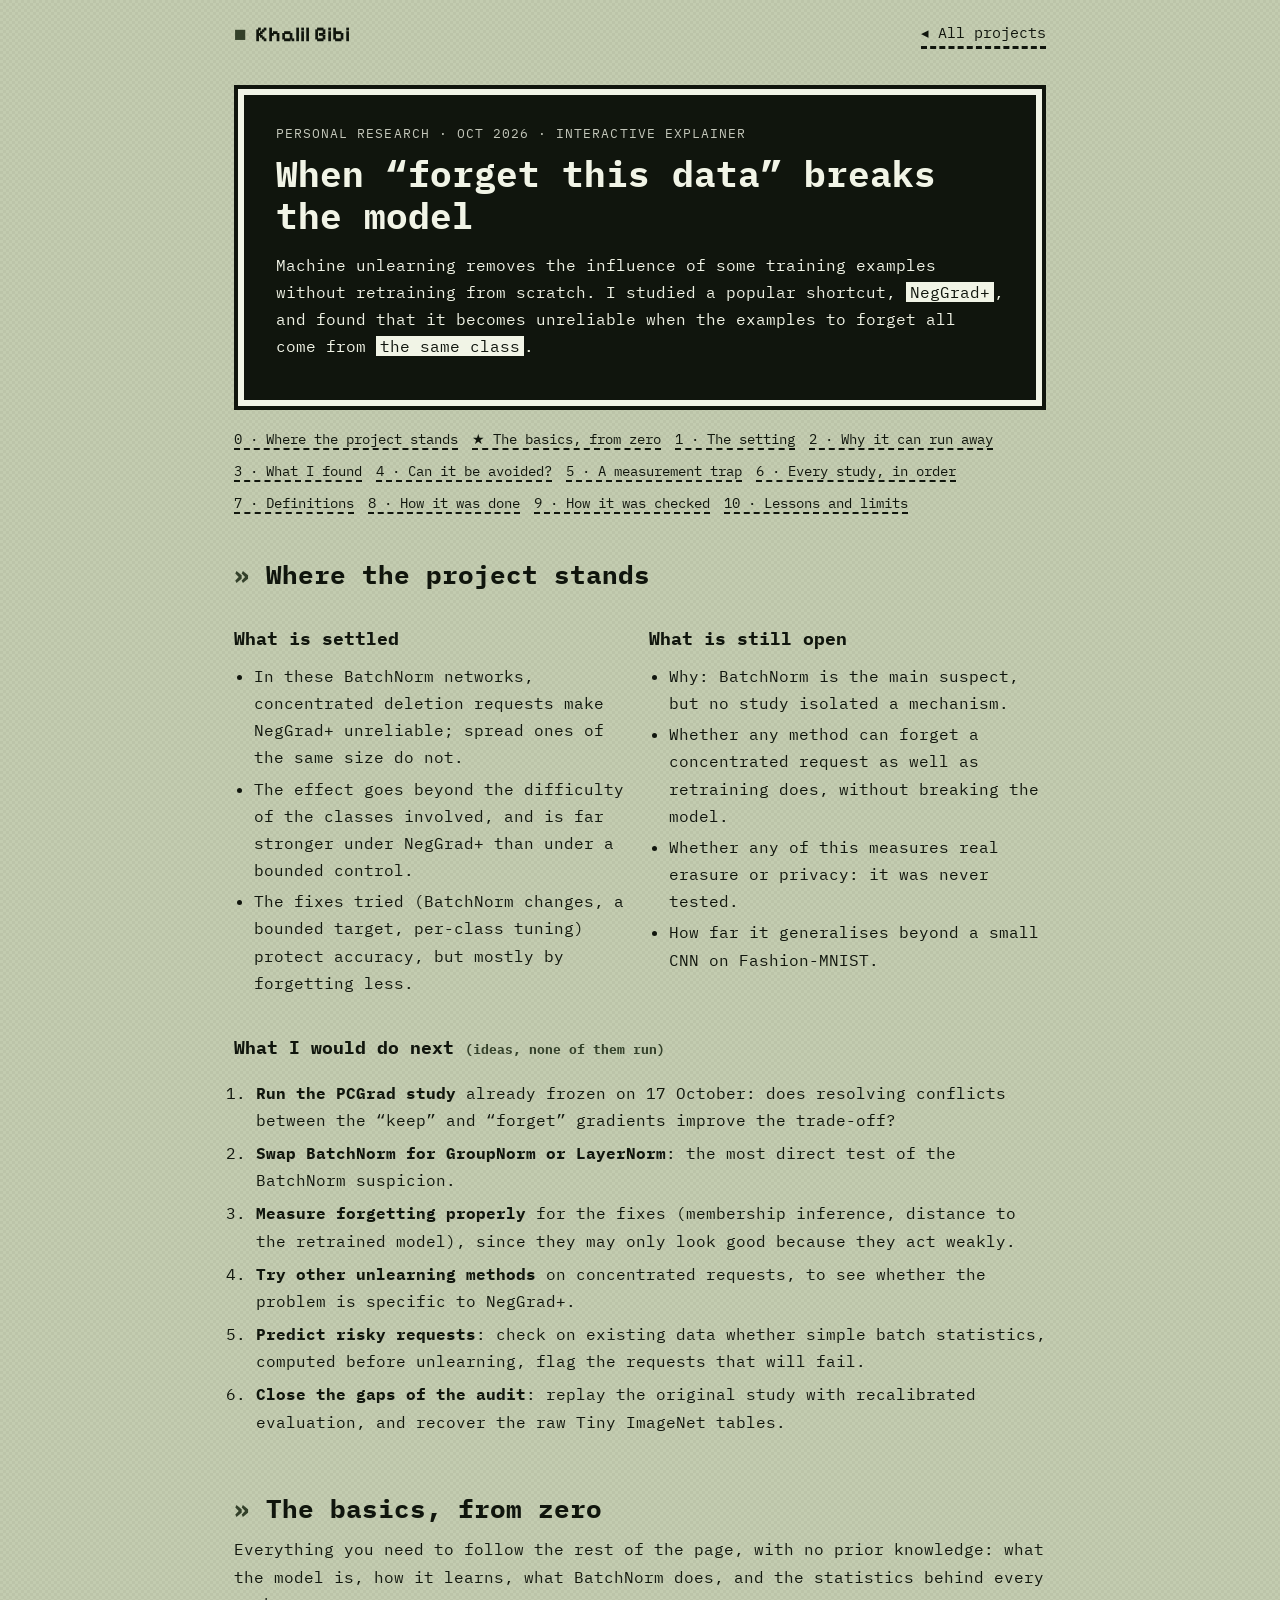
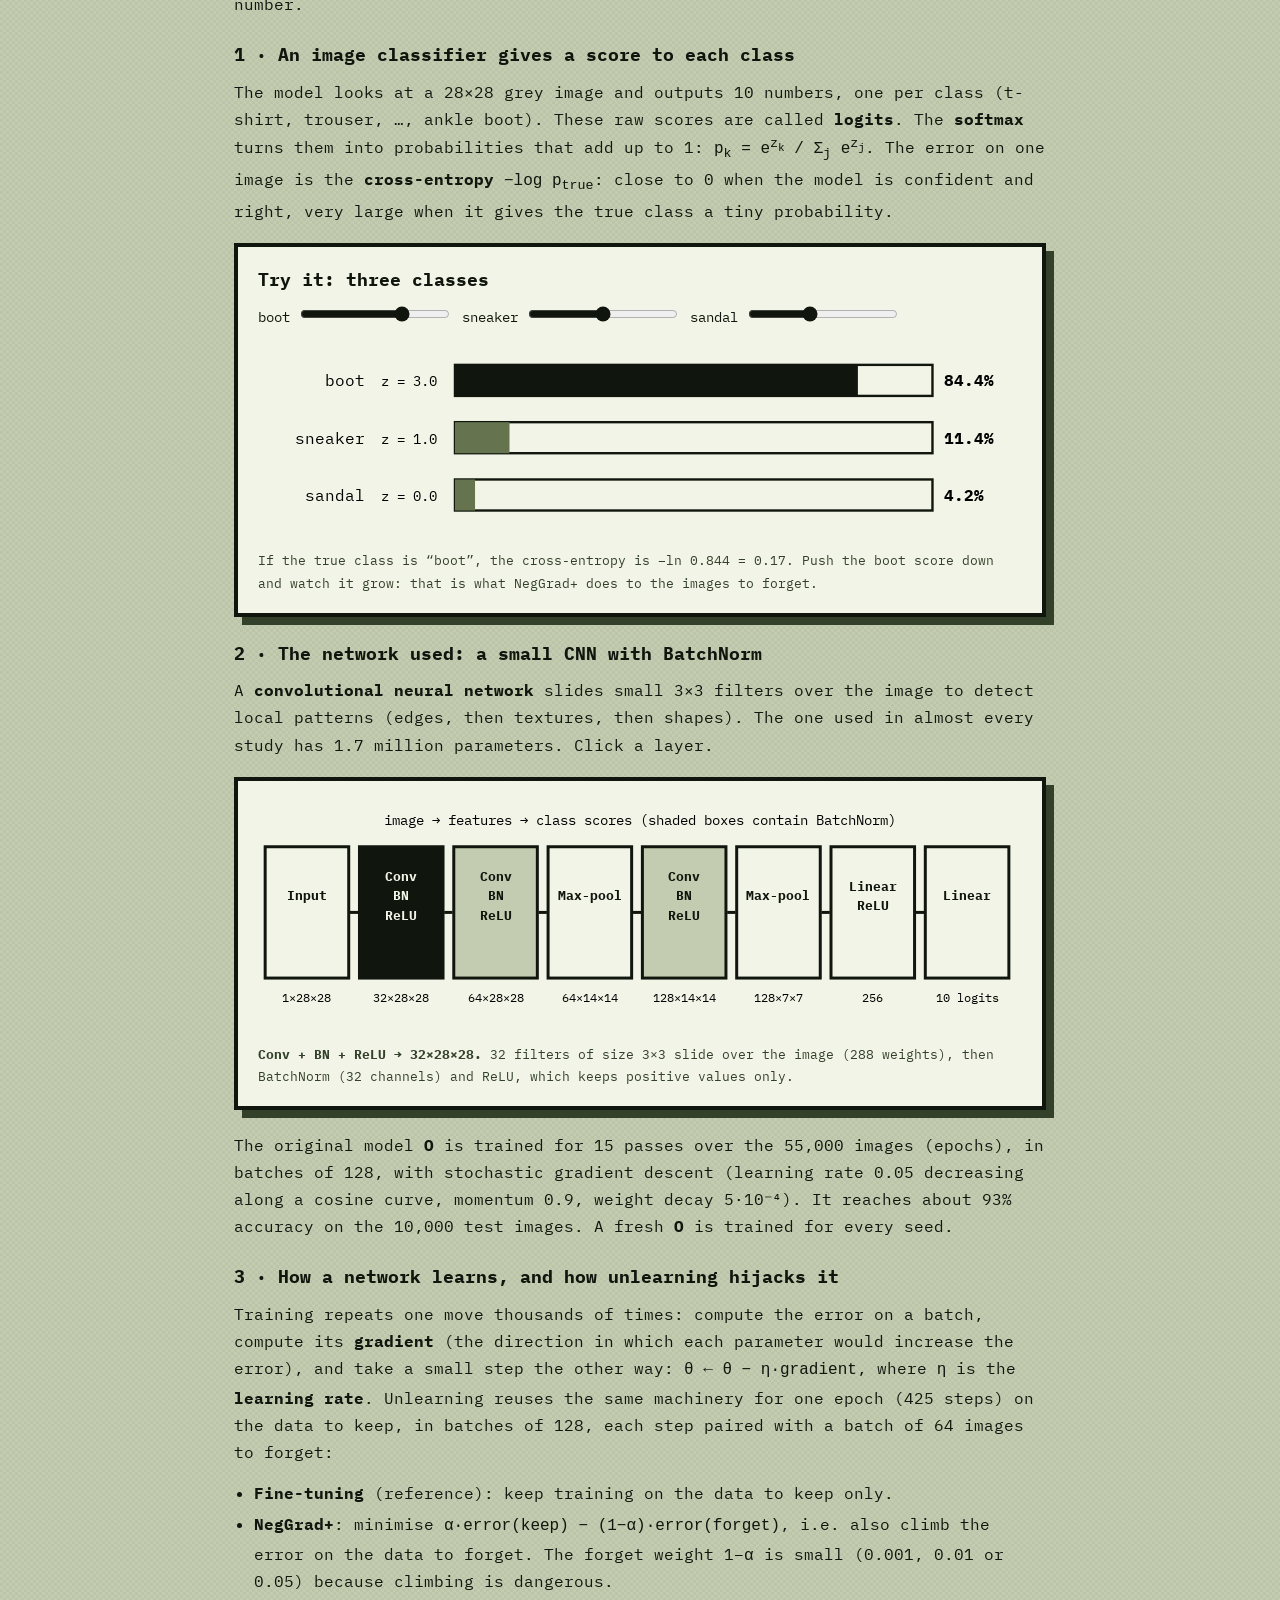
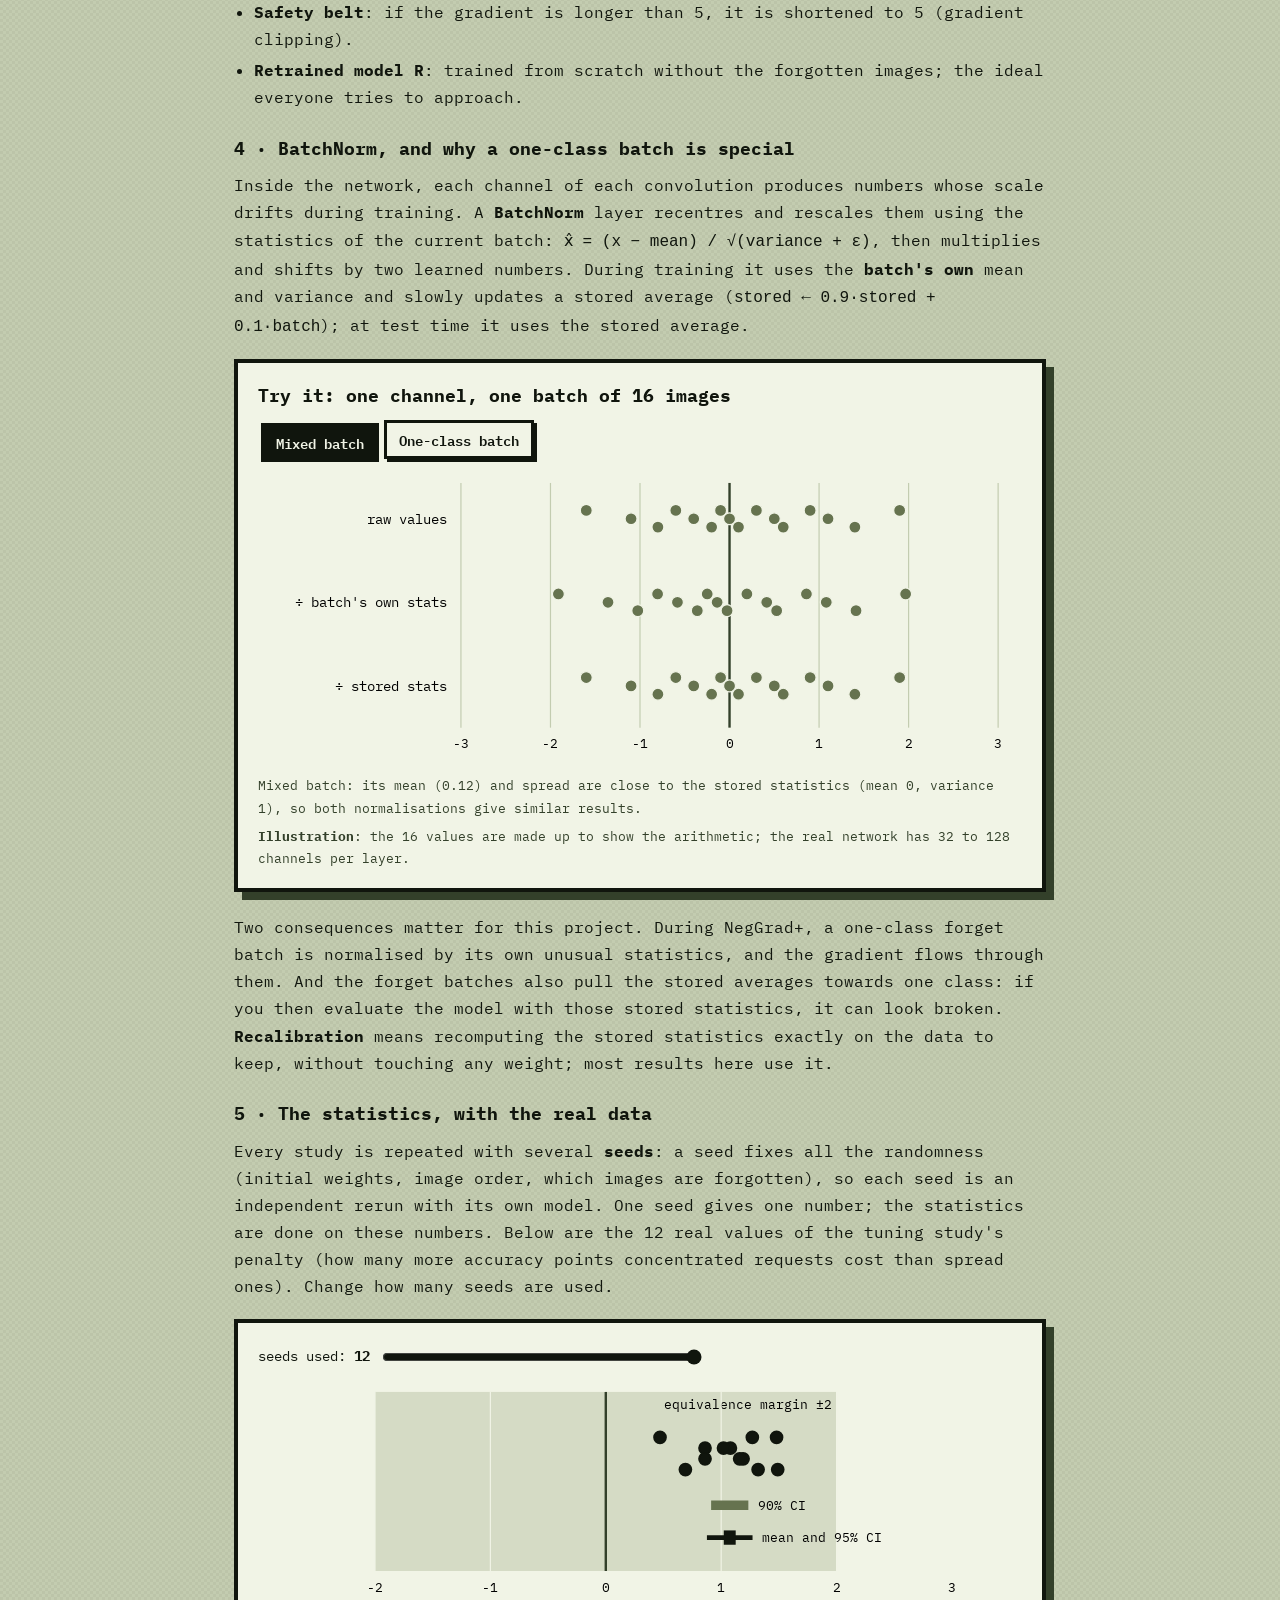
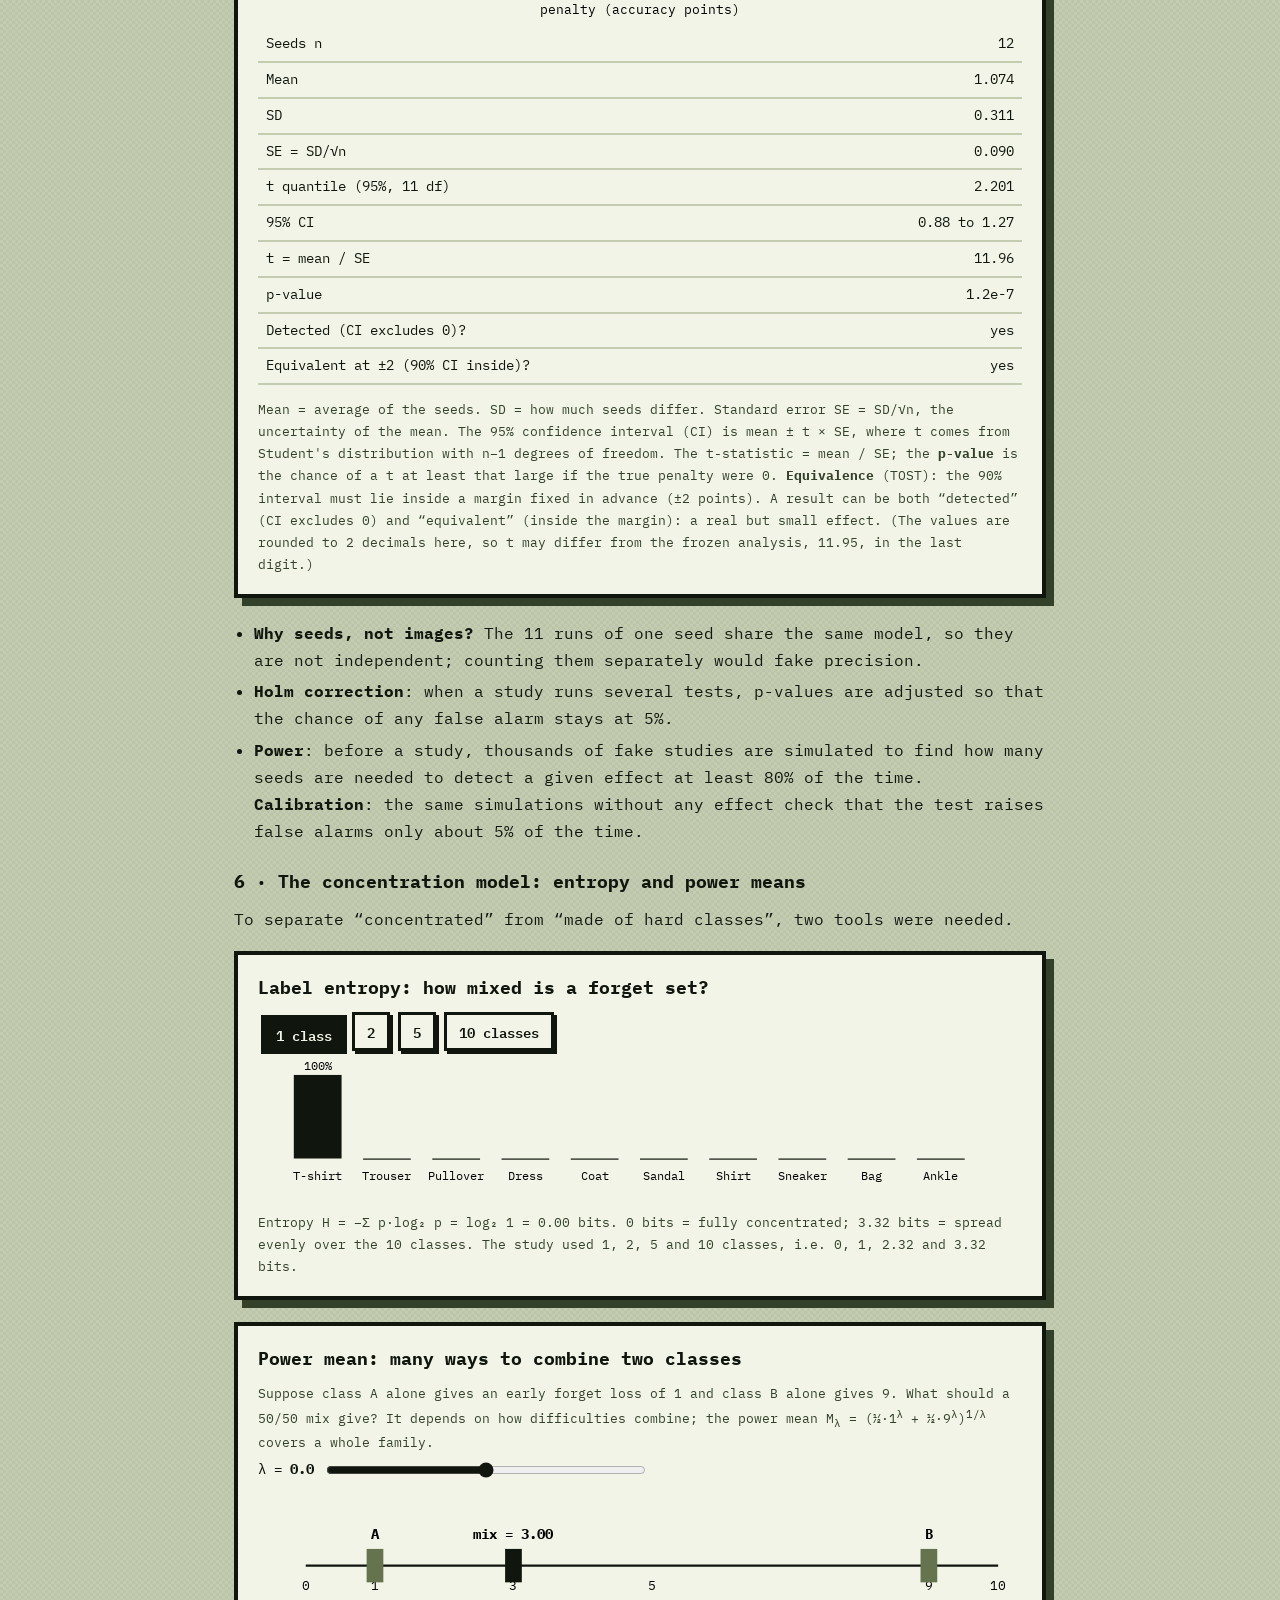
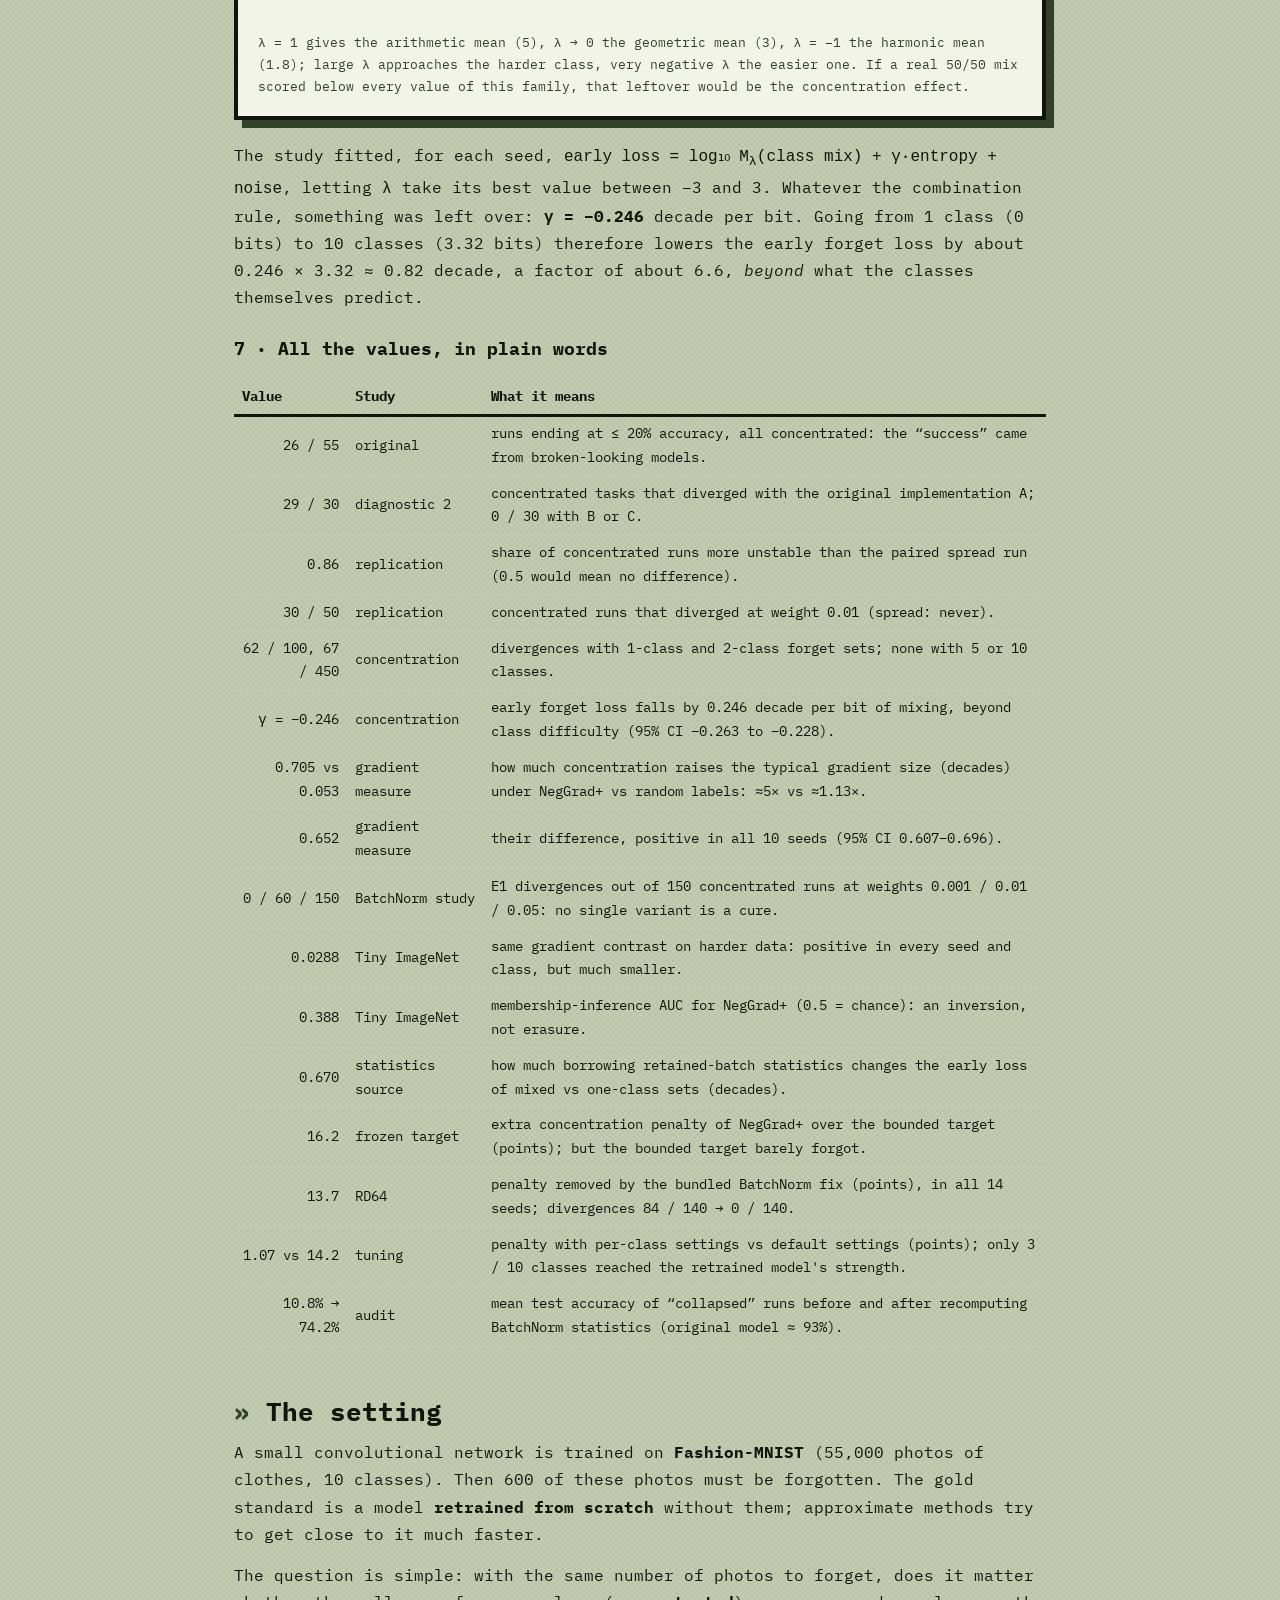
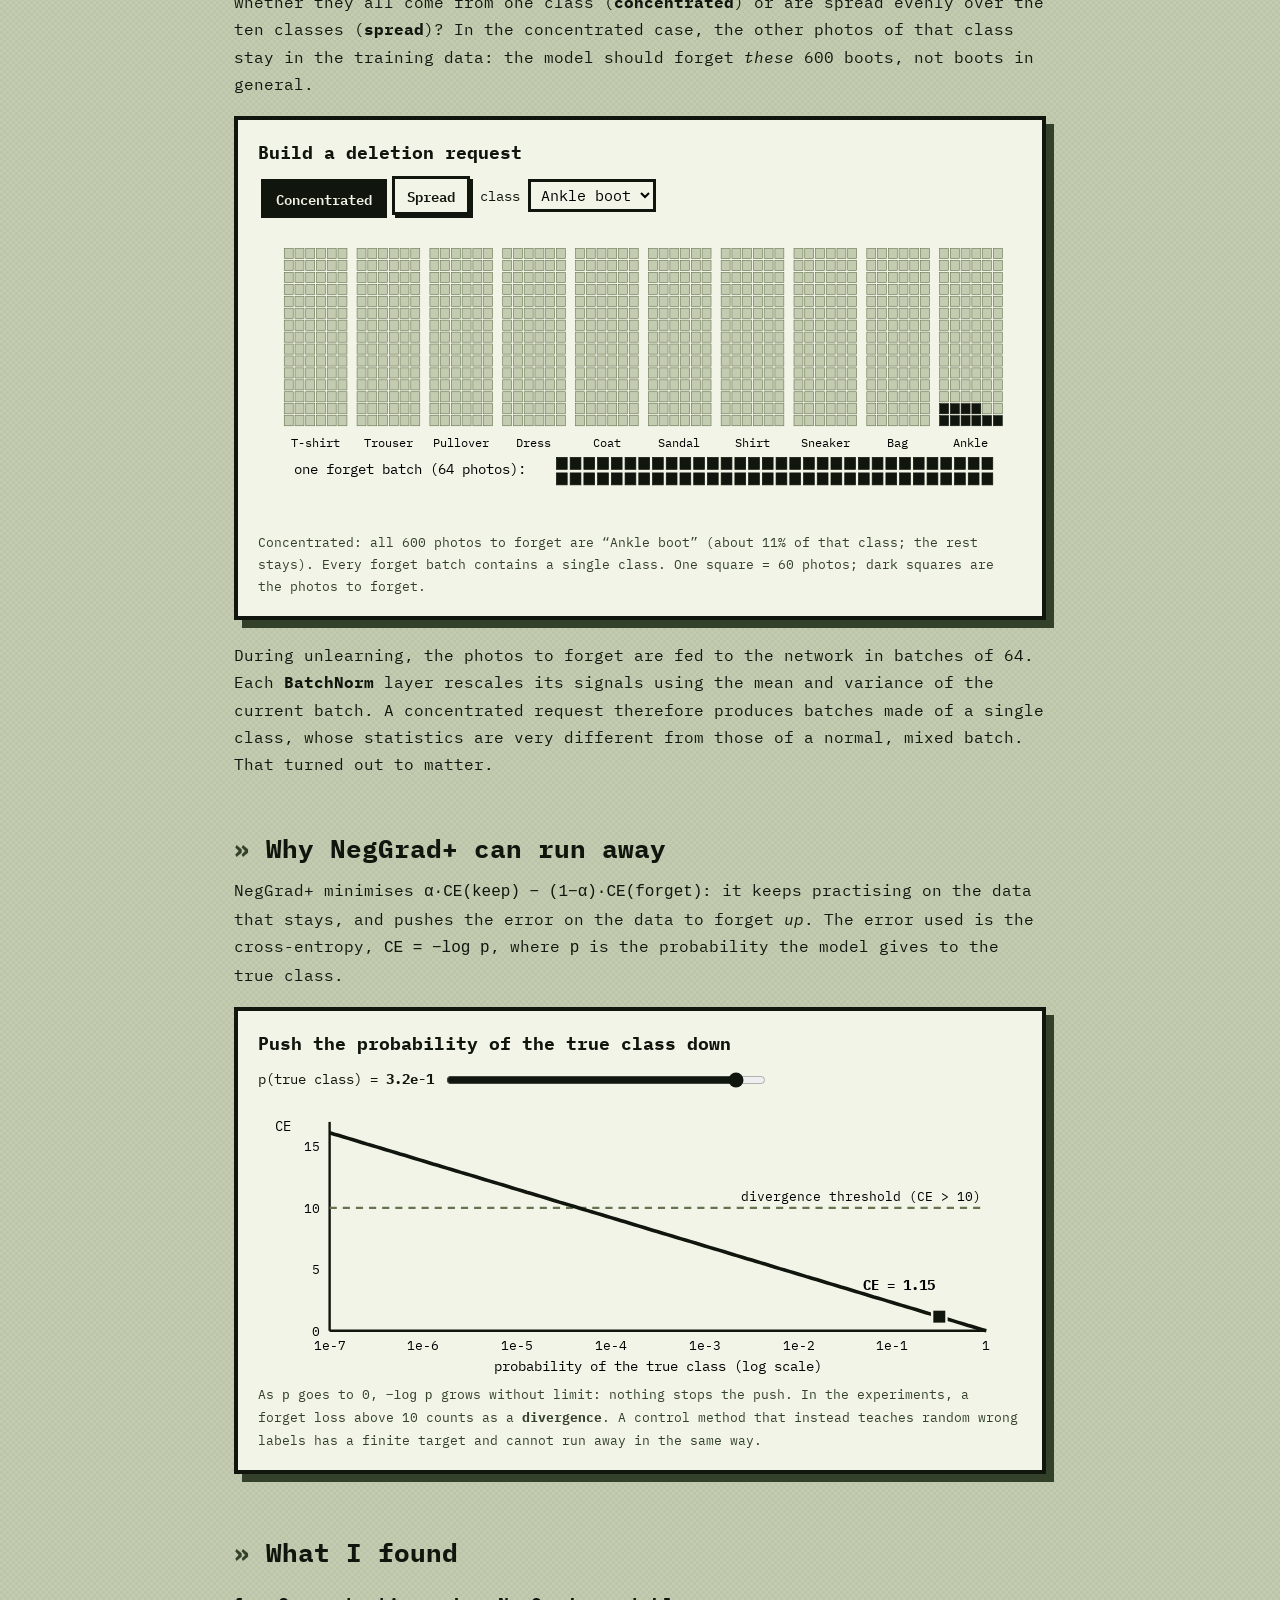
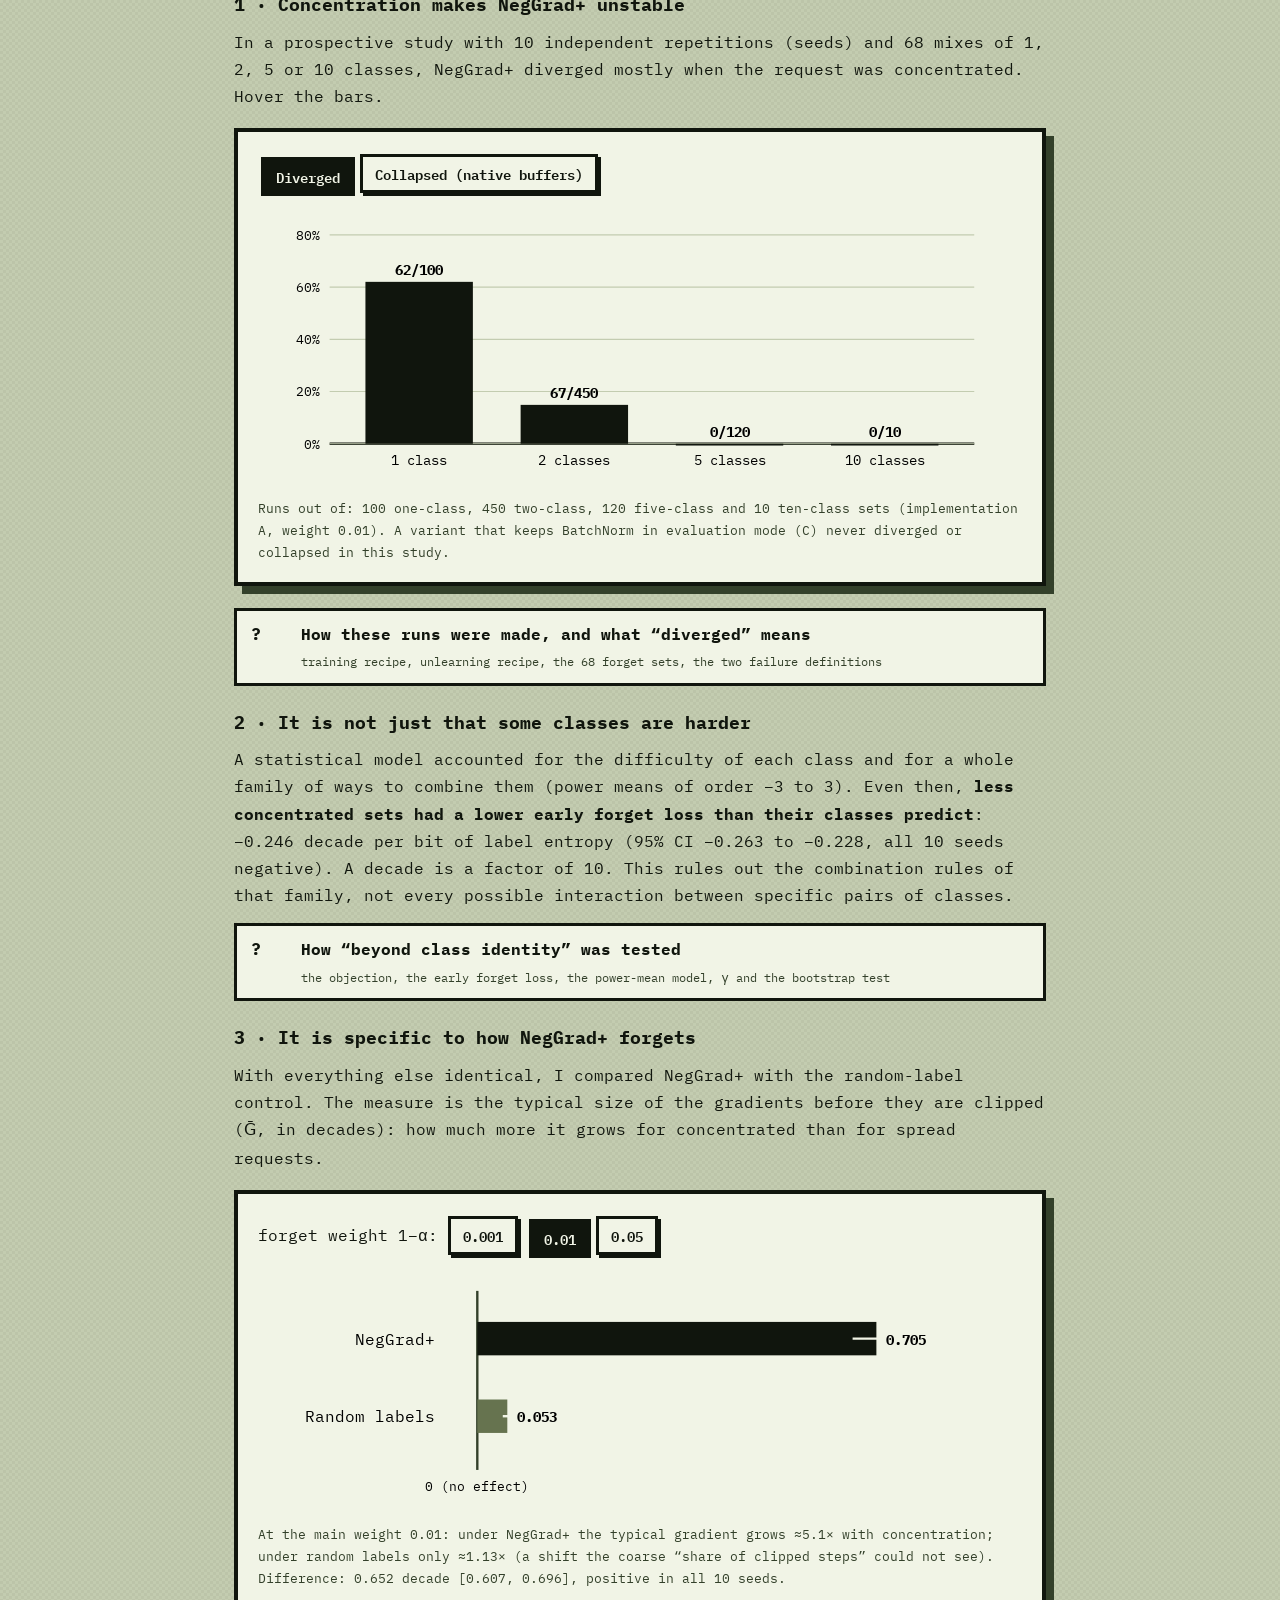
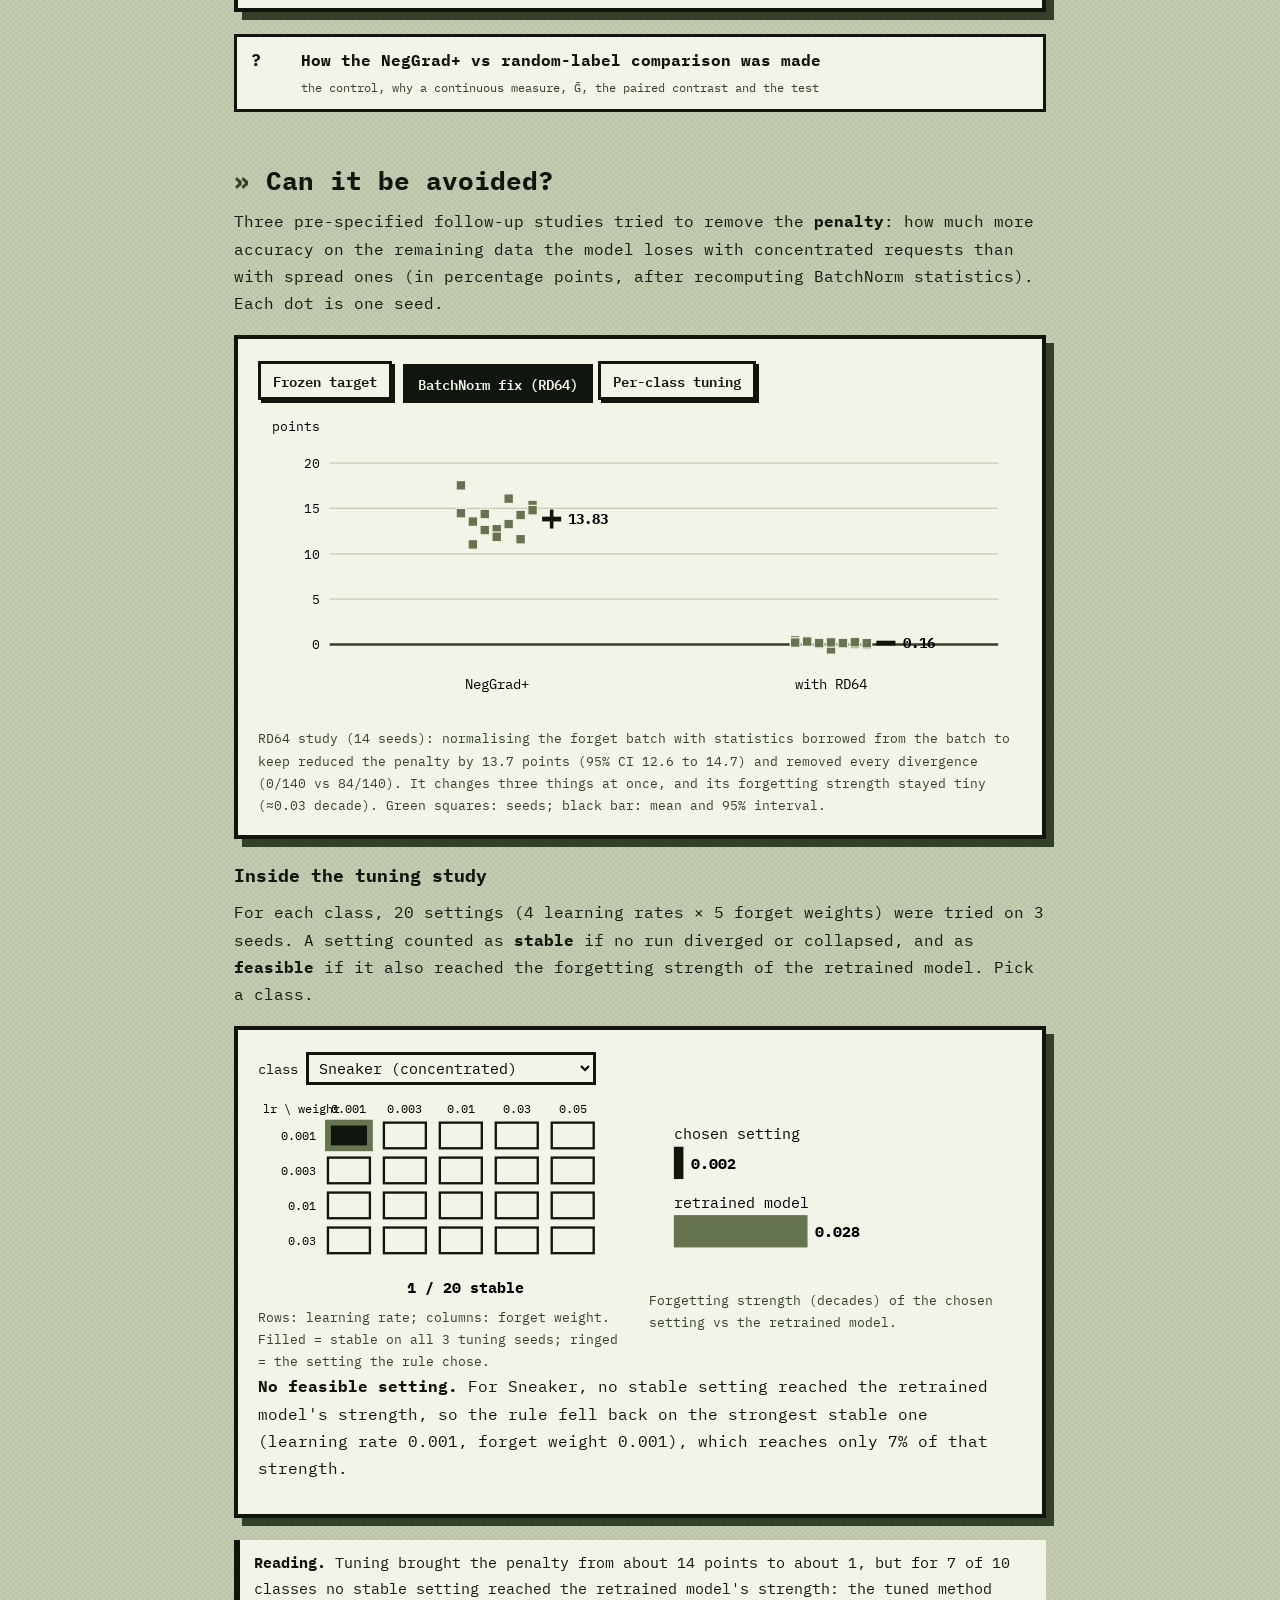
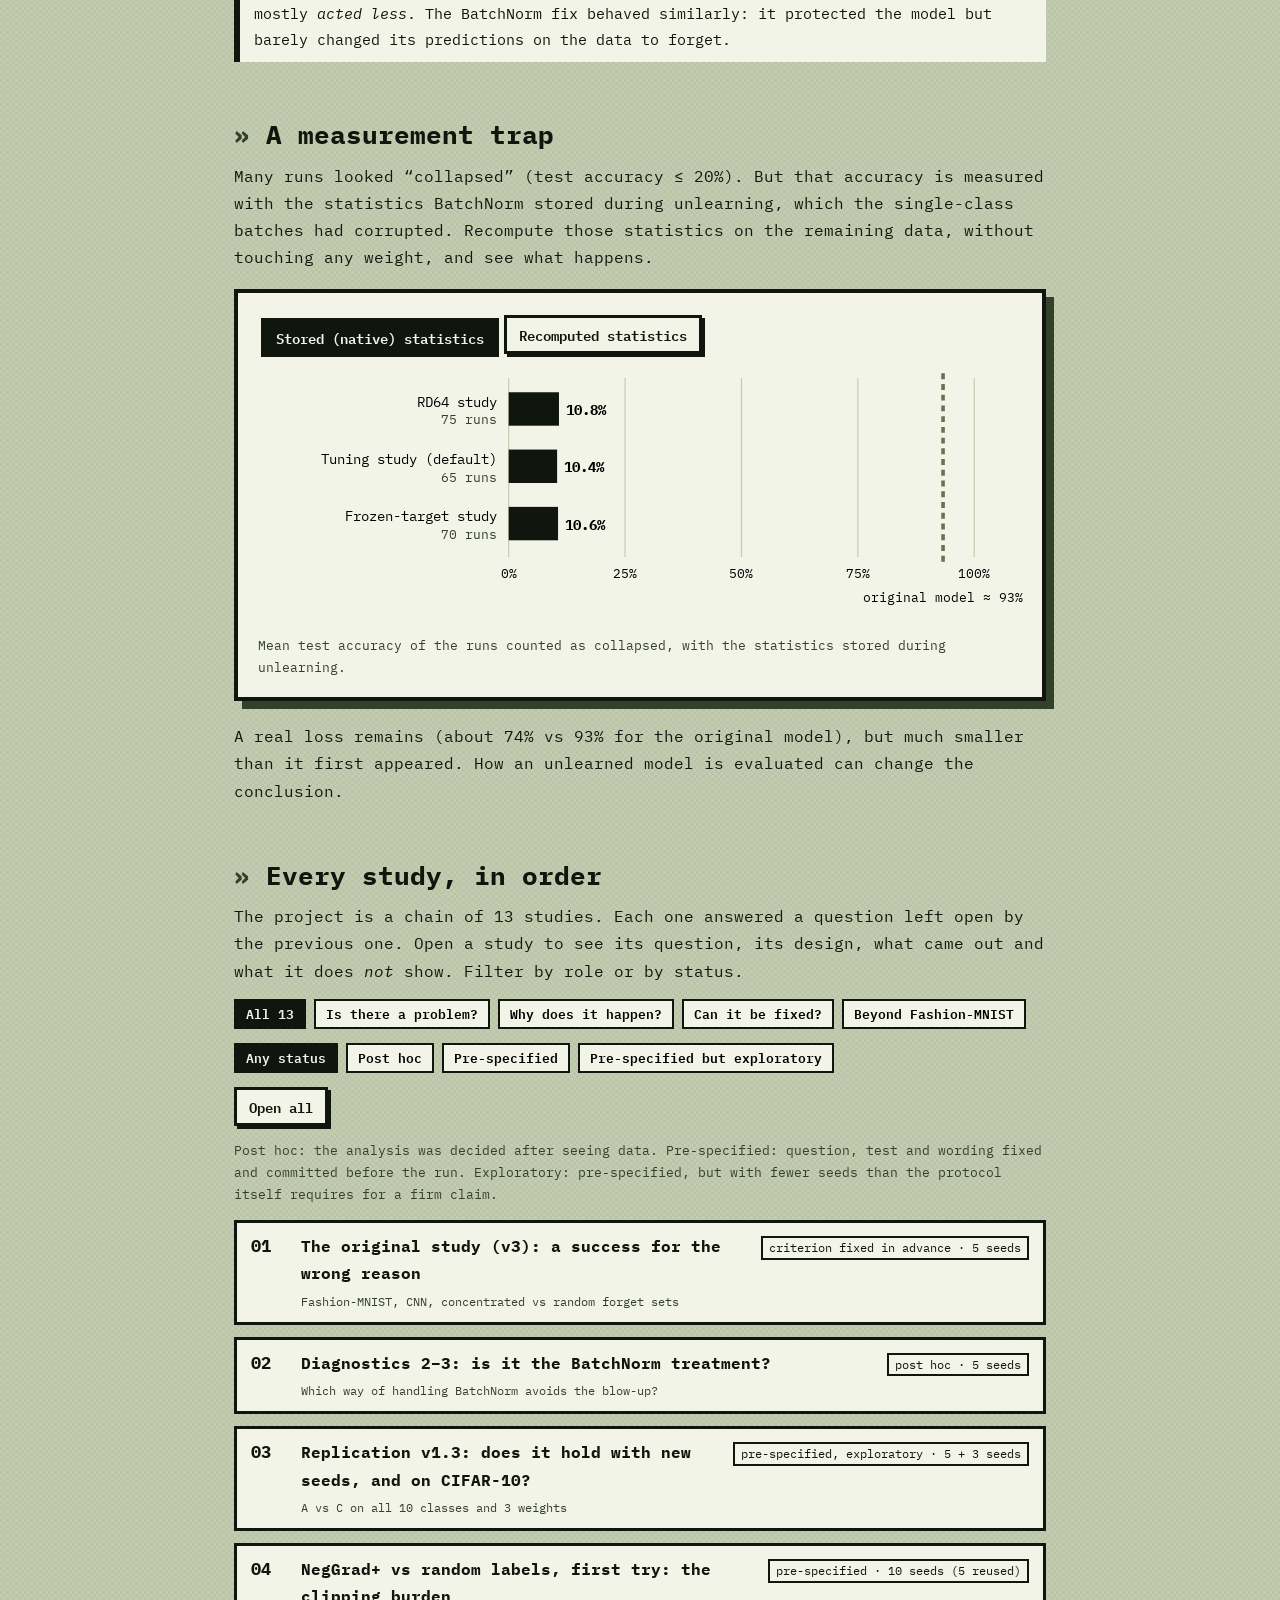
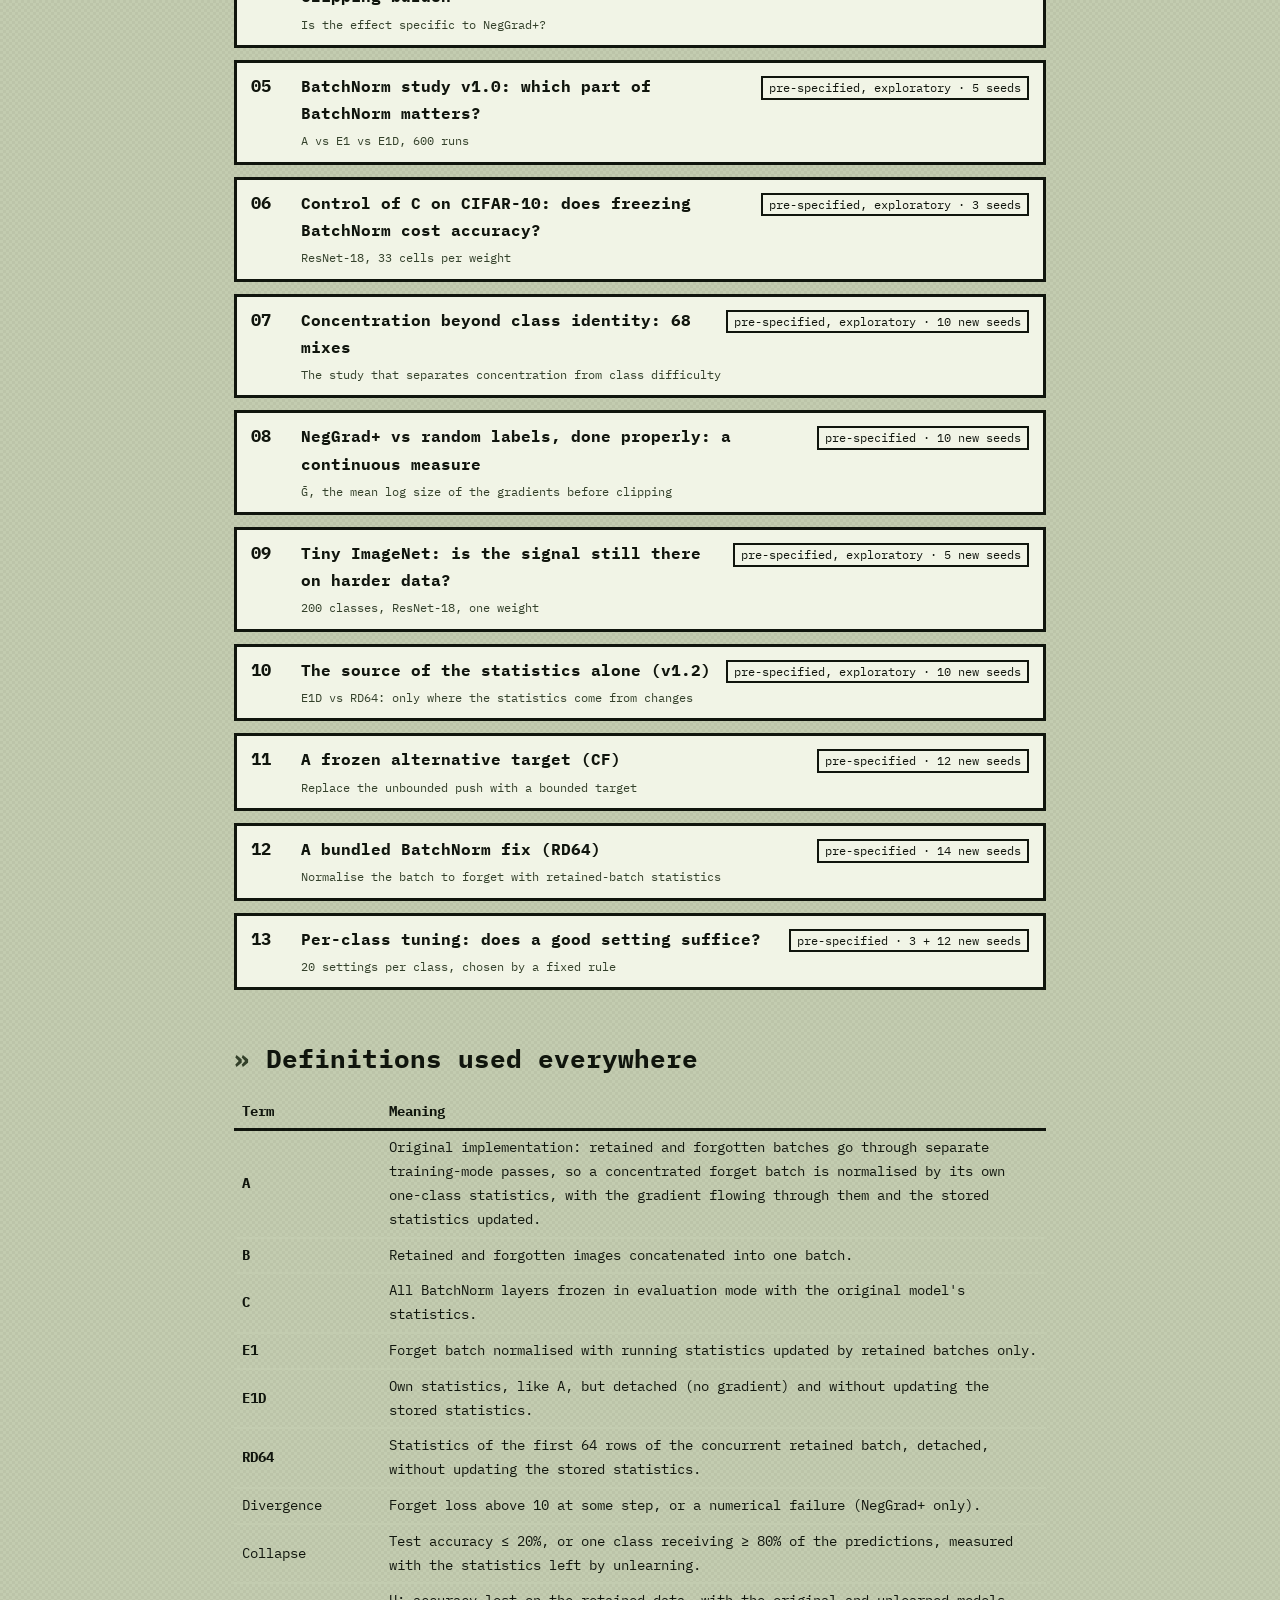
==== commit dc59d158: "Retire le paragraphe de statut et les tuiles de la page machine unlearning Co-Authored-By: Claude Op" ====
--- a/research/machine-unlearning.html
+++ b/research/machine-unlearning.html
@@ -39,16 +39,6 @@
 
 <section id="status">
   <h2>Where the project stands</h2>
-  <p><b>Status, 21 October 2026: experiments paused, write-up done.</b> In about ten days the project went from one surprising failure to 13 studies, 12 of them planned in writing before they ran. All their analyses are frozen, and the most recent ones were re-run to check them. I decided not to submit the work to a conference: it is published here as a documented personal research project. The code is private; the technical working paper is available on request.</p>
-  <div class="two">
-    <div class="stat"><b>13</b><span>studies run, from the first failure to per-class tuning</span></div>
-    <div class="stat"><b>12 / 13</b><span>planned and committed before running (one post hoc diagnostic)</span></div>
-  </div>
-  <div class="two" style="margin-top:18px">
-    <div class="stat"><b>6</b><span>frozen analyses re-run and reproduced exactly</span></div>
-    <div class="stat"><b>1</b><span>study fully prepared but never run (PCGrad)</span></div>
-  </div>
-
   <div class="two">
     <div>
       <h3>What is settled</h3>
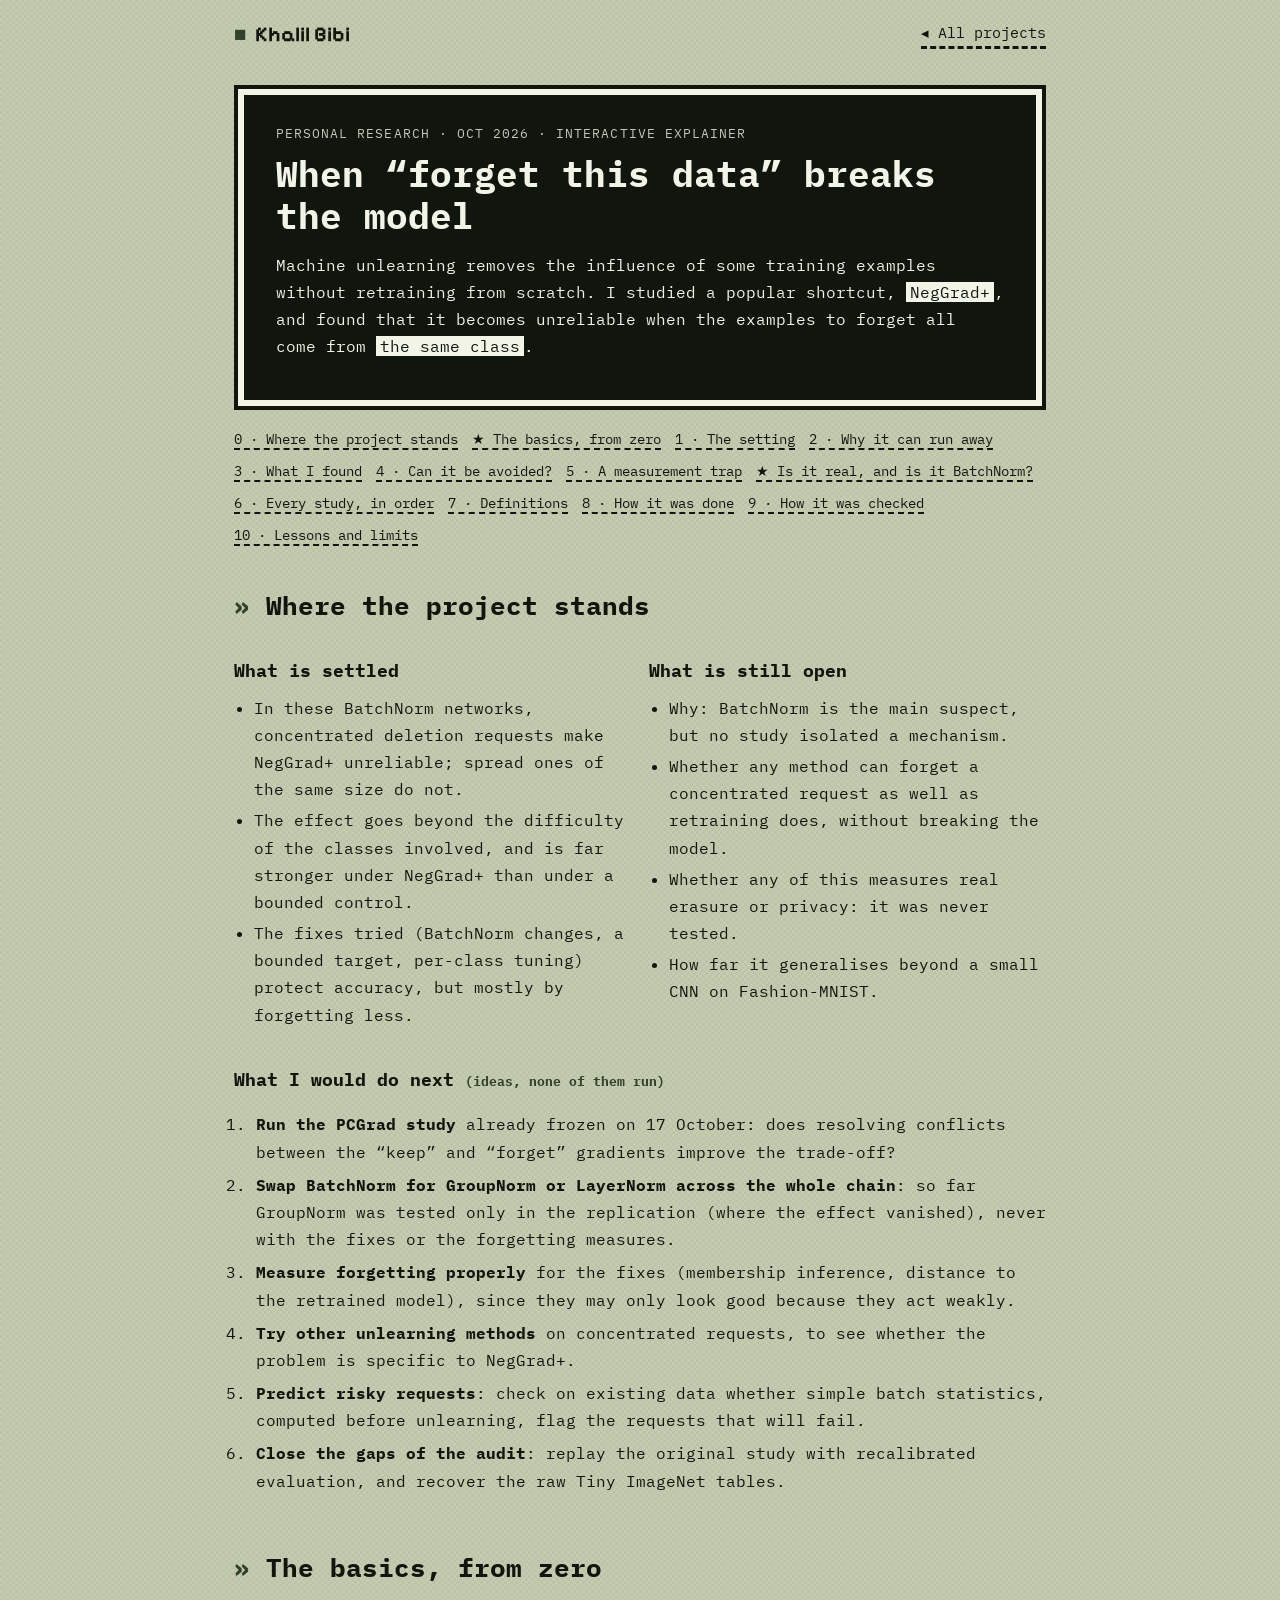
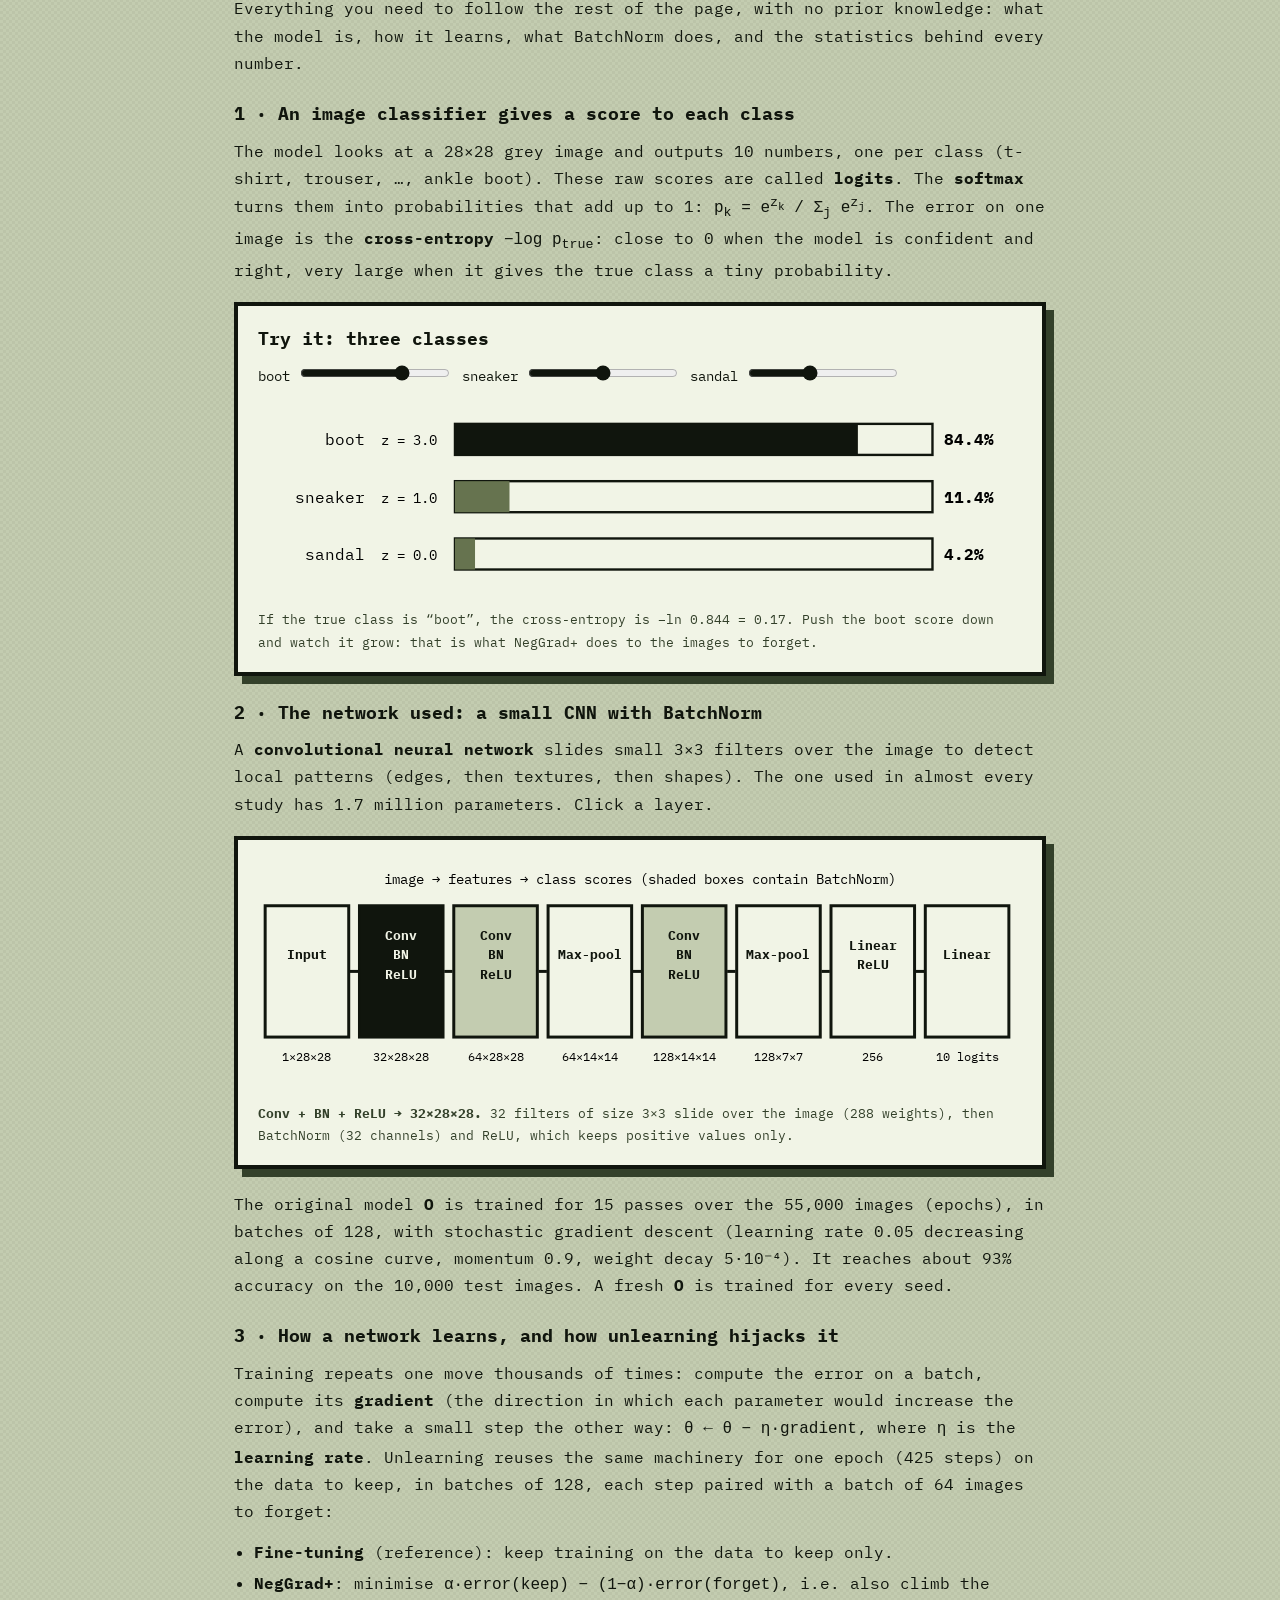
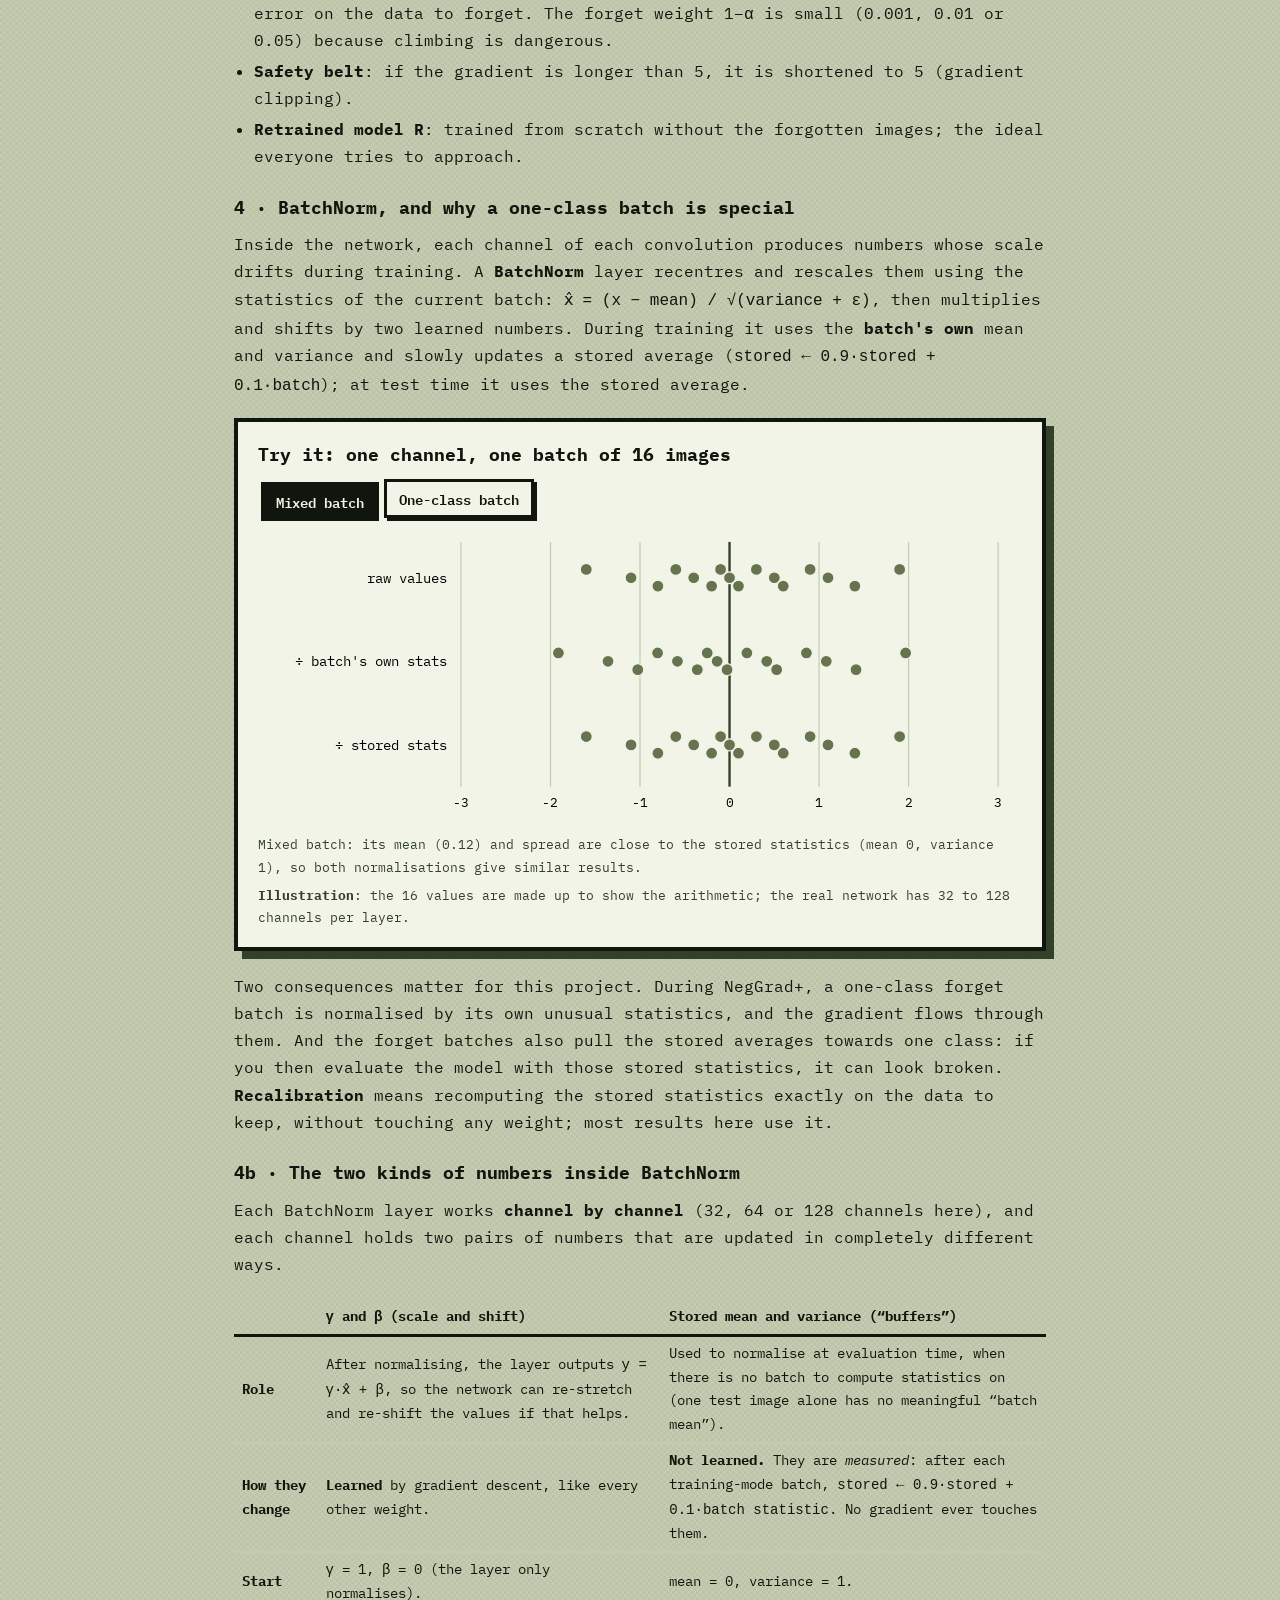
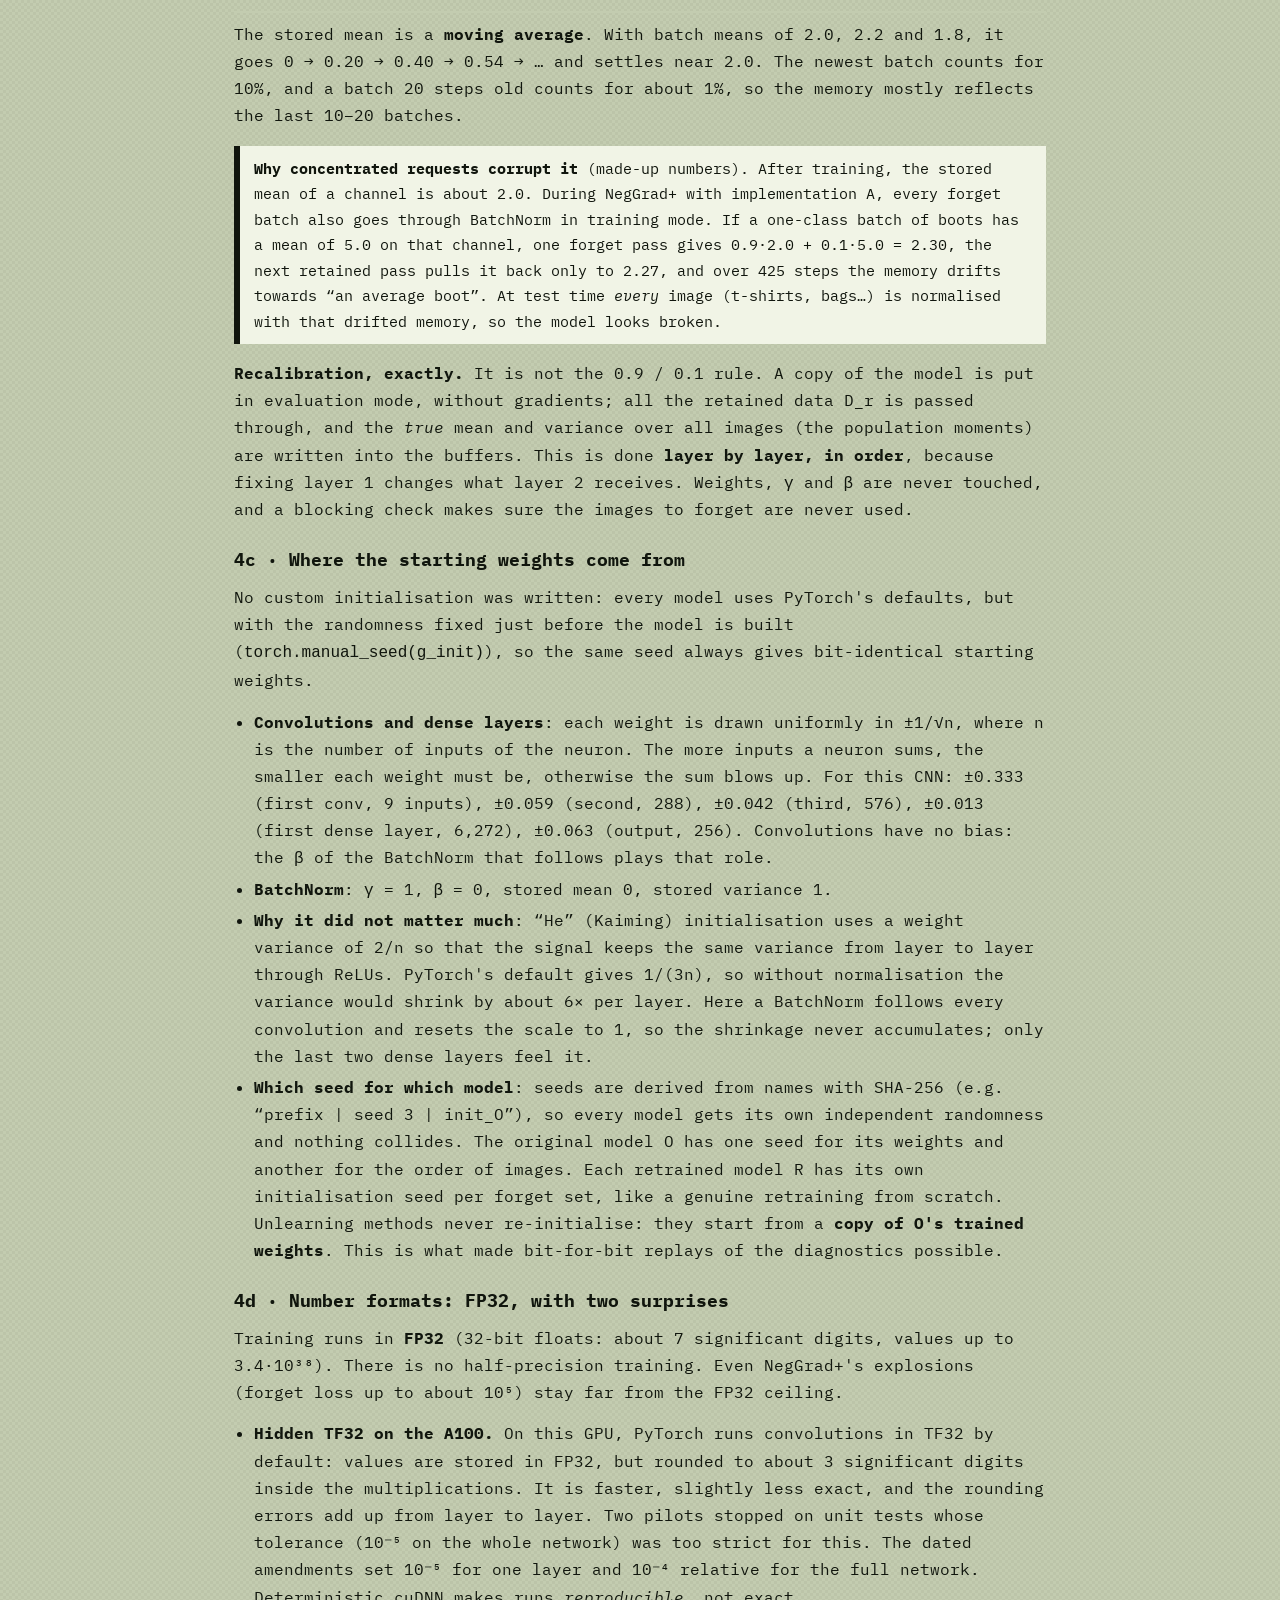
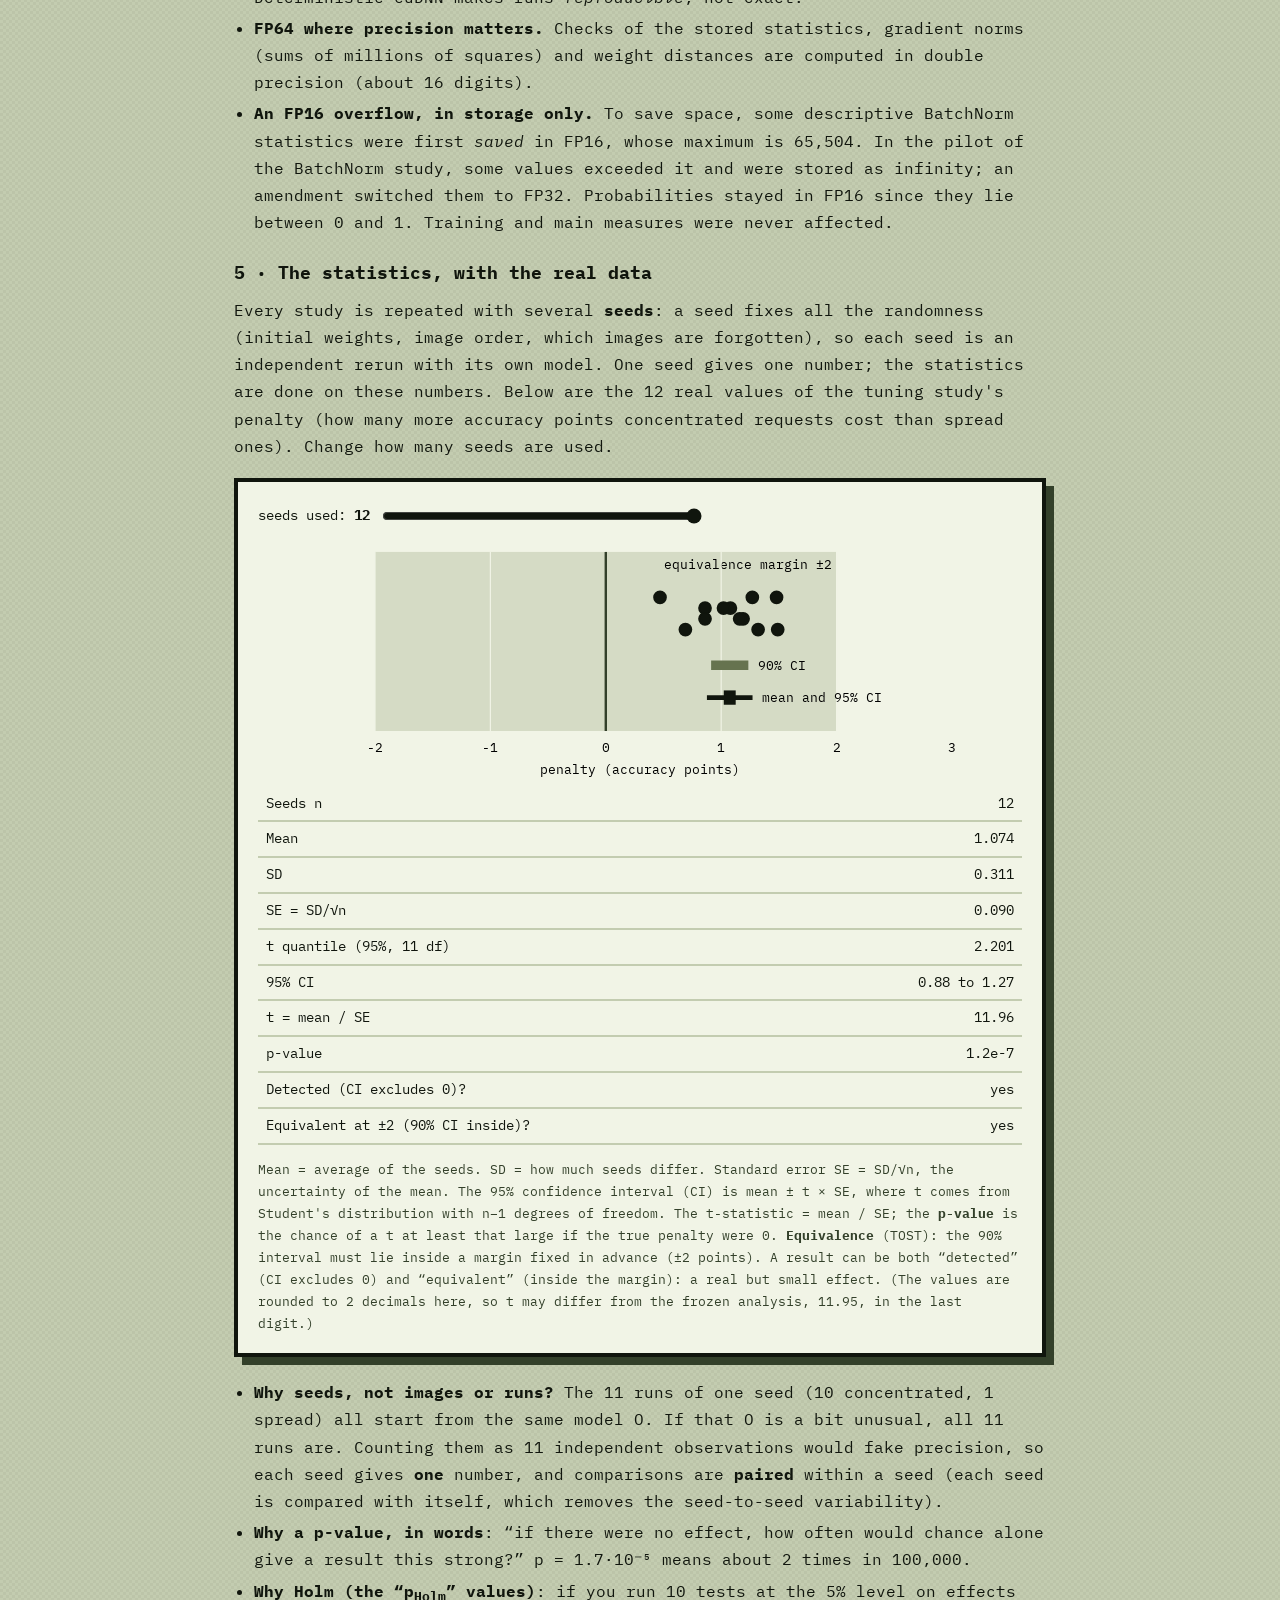
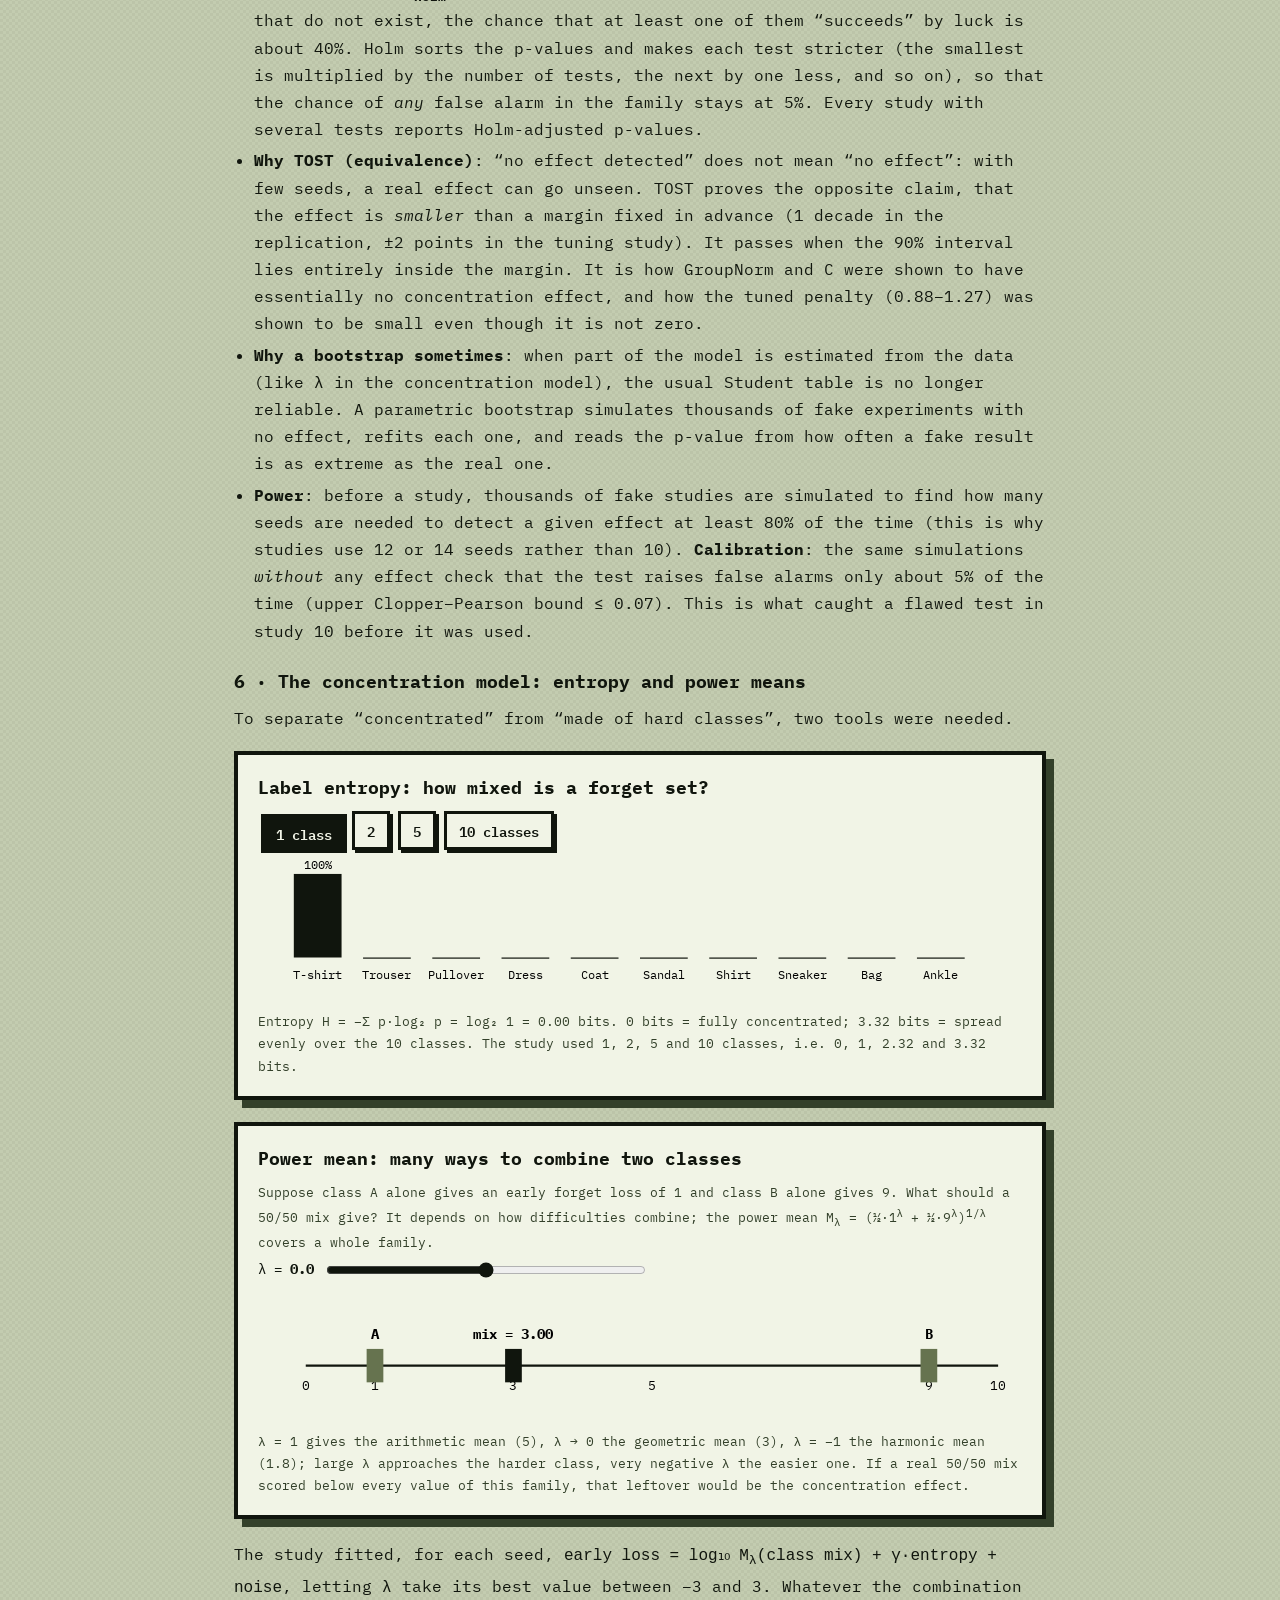
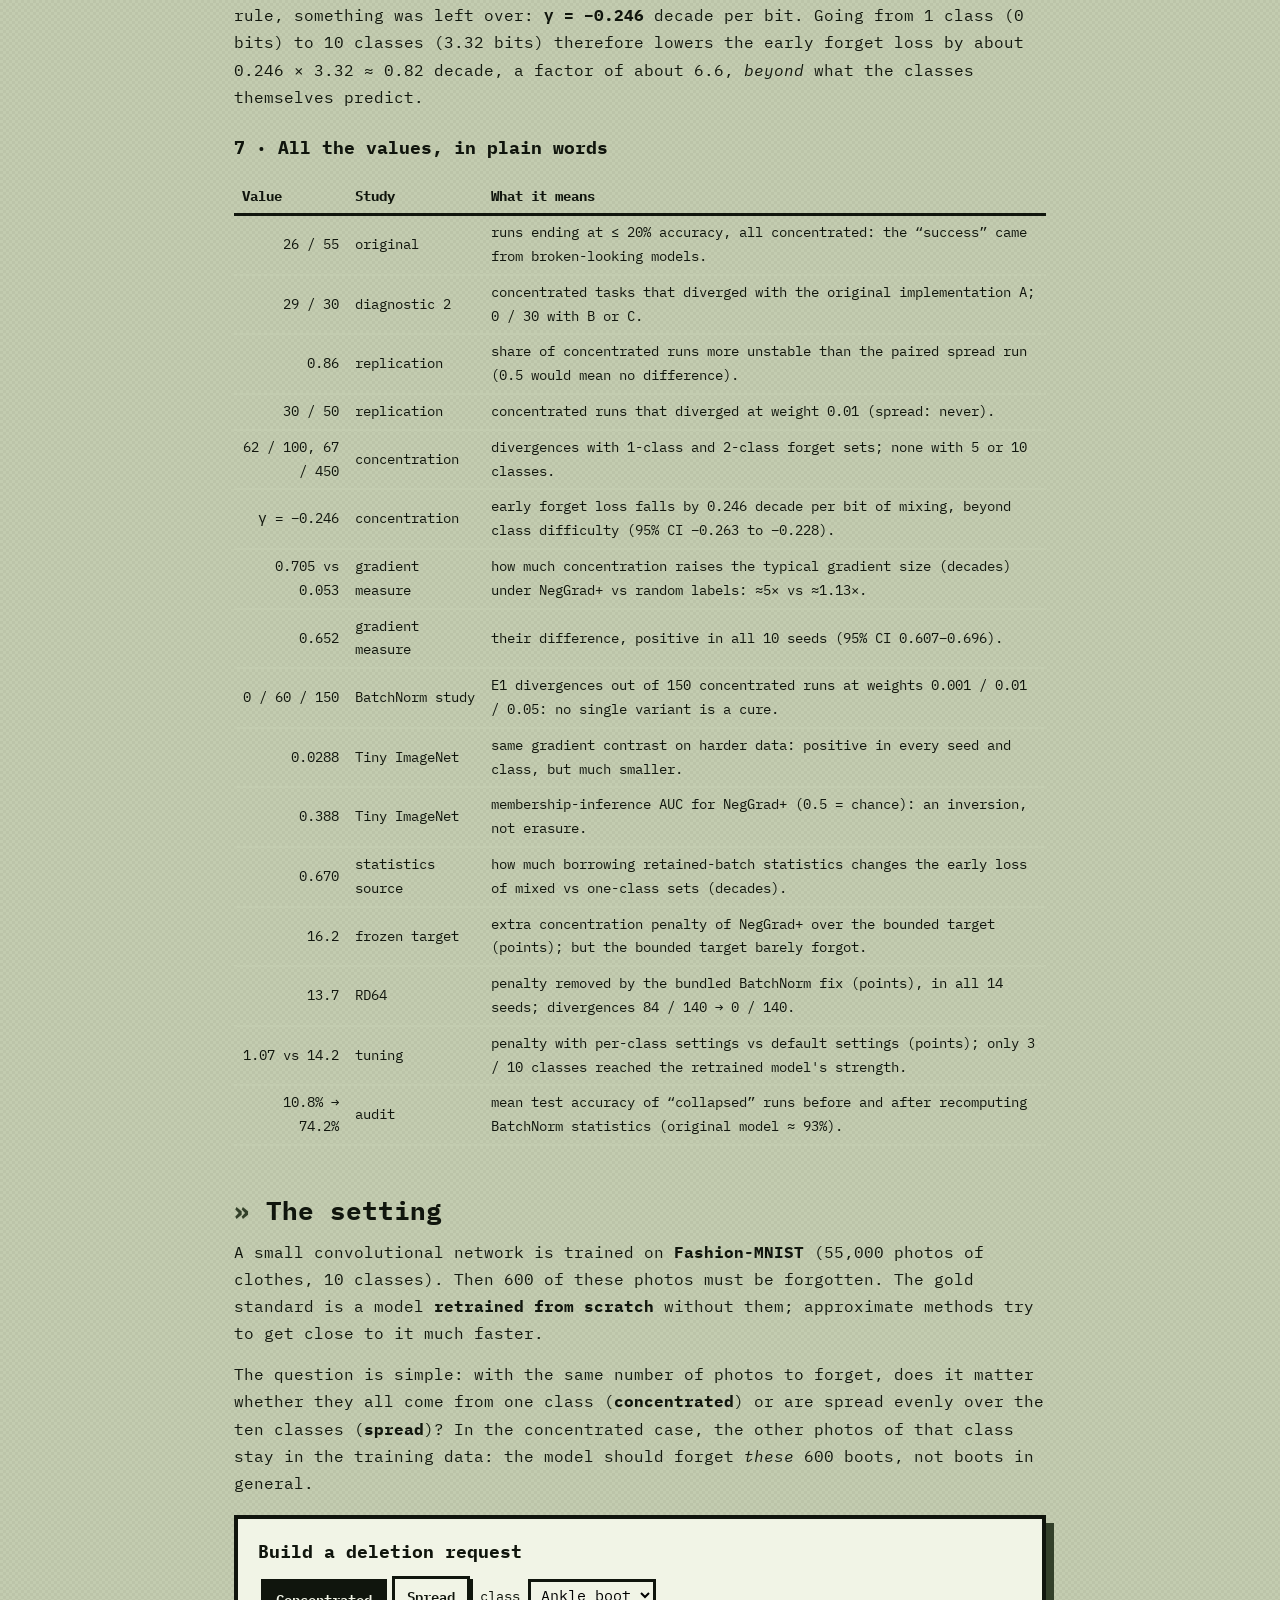
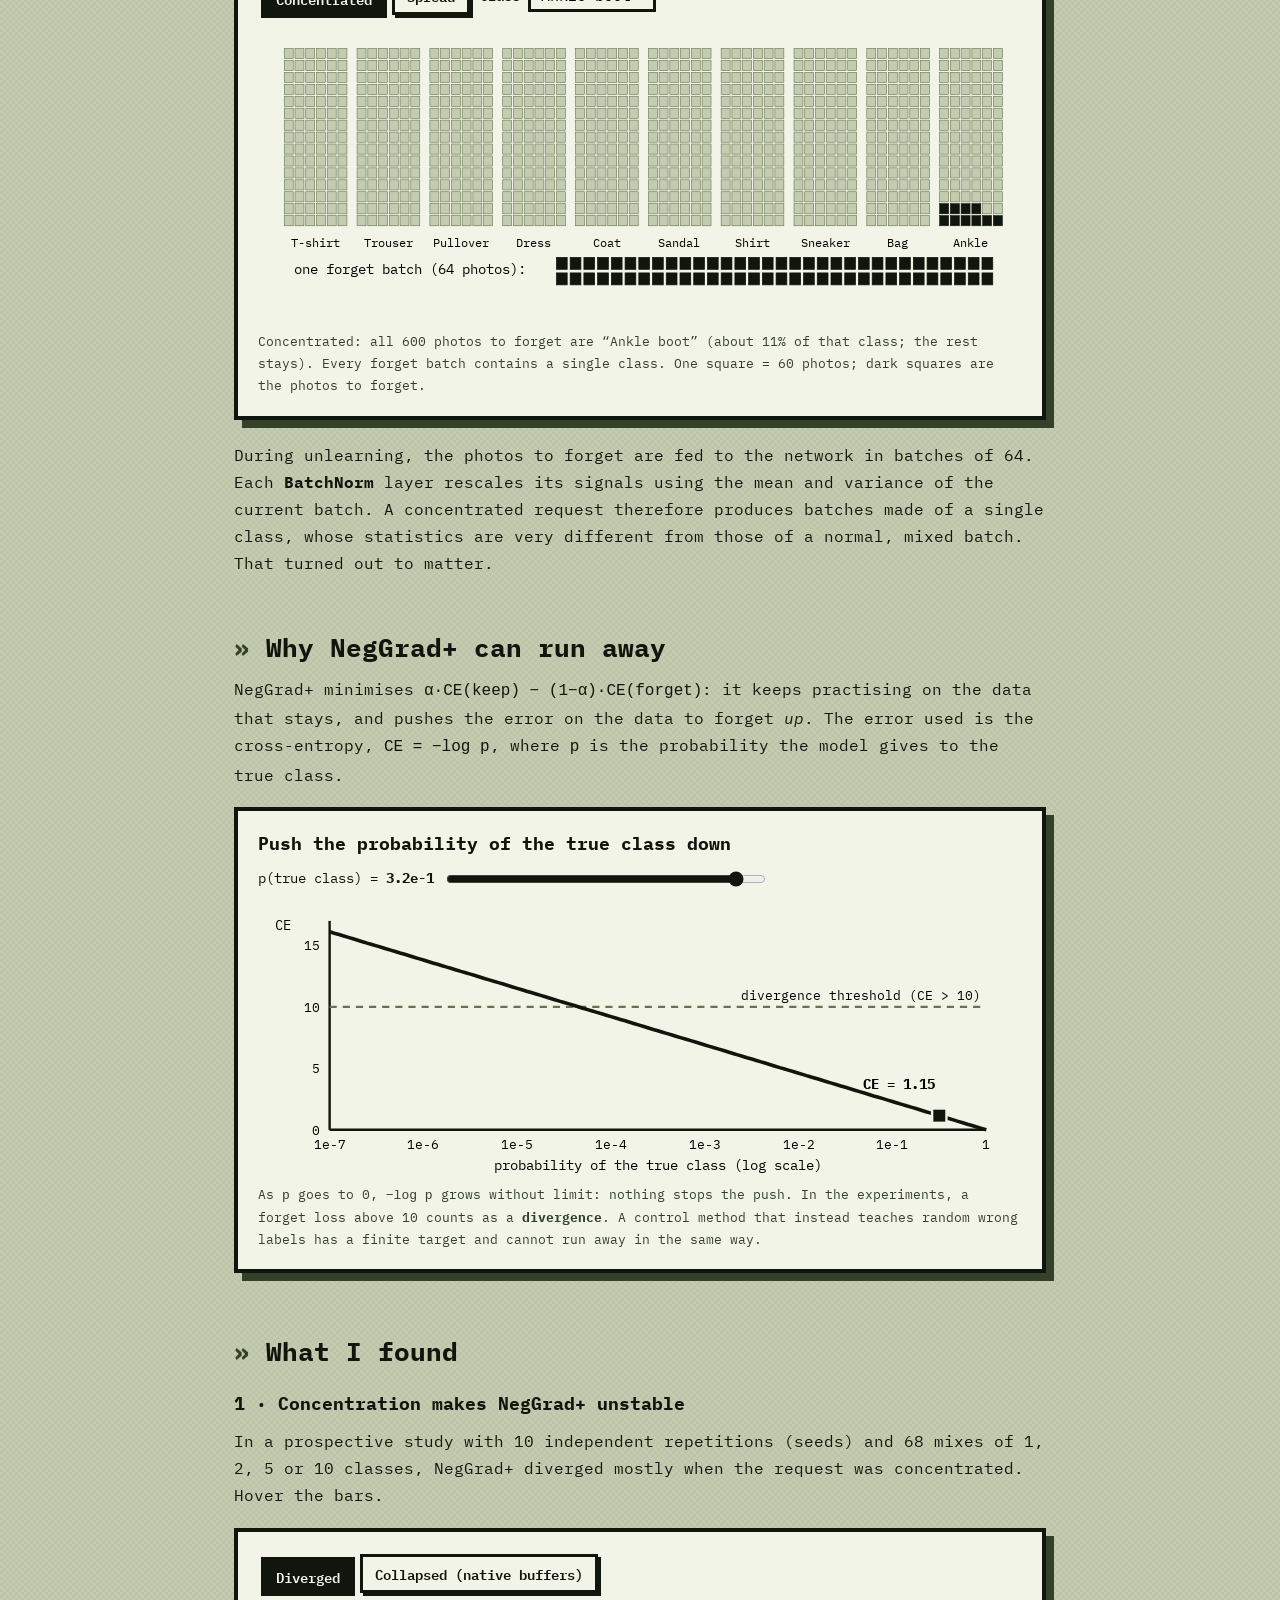
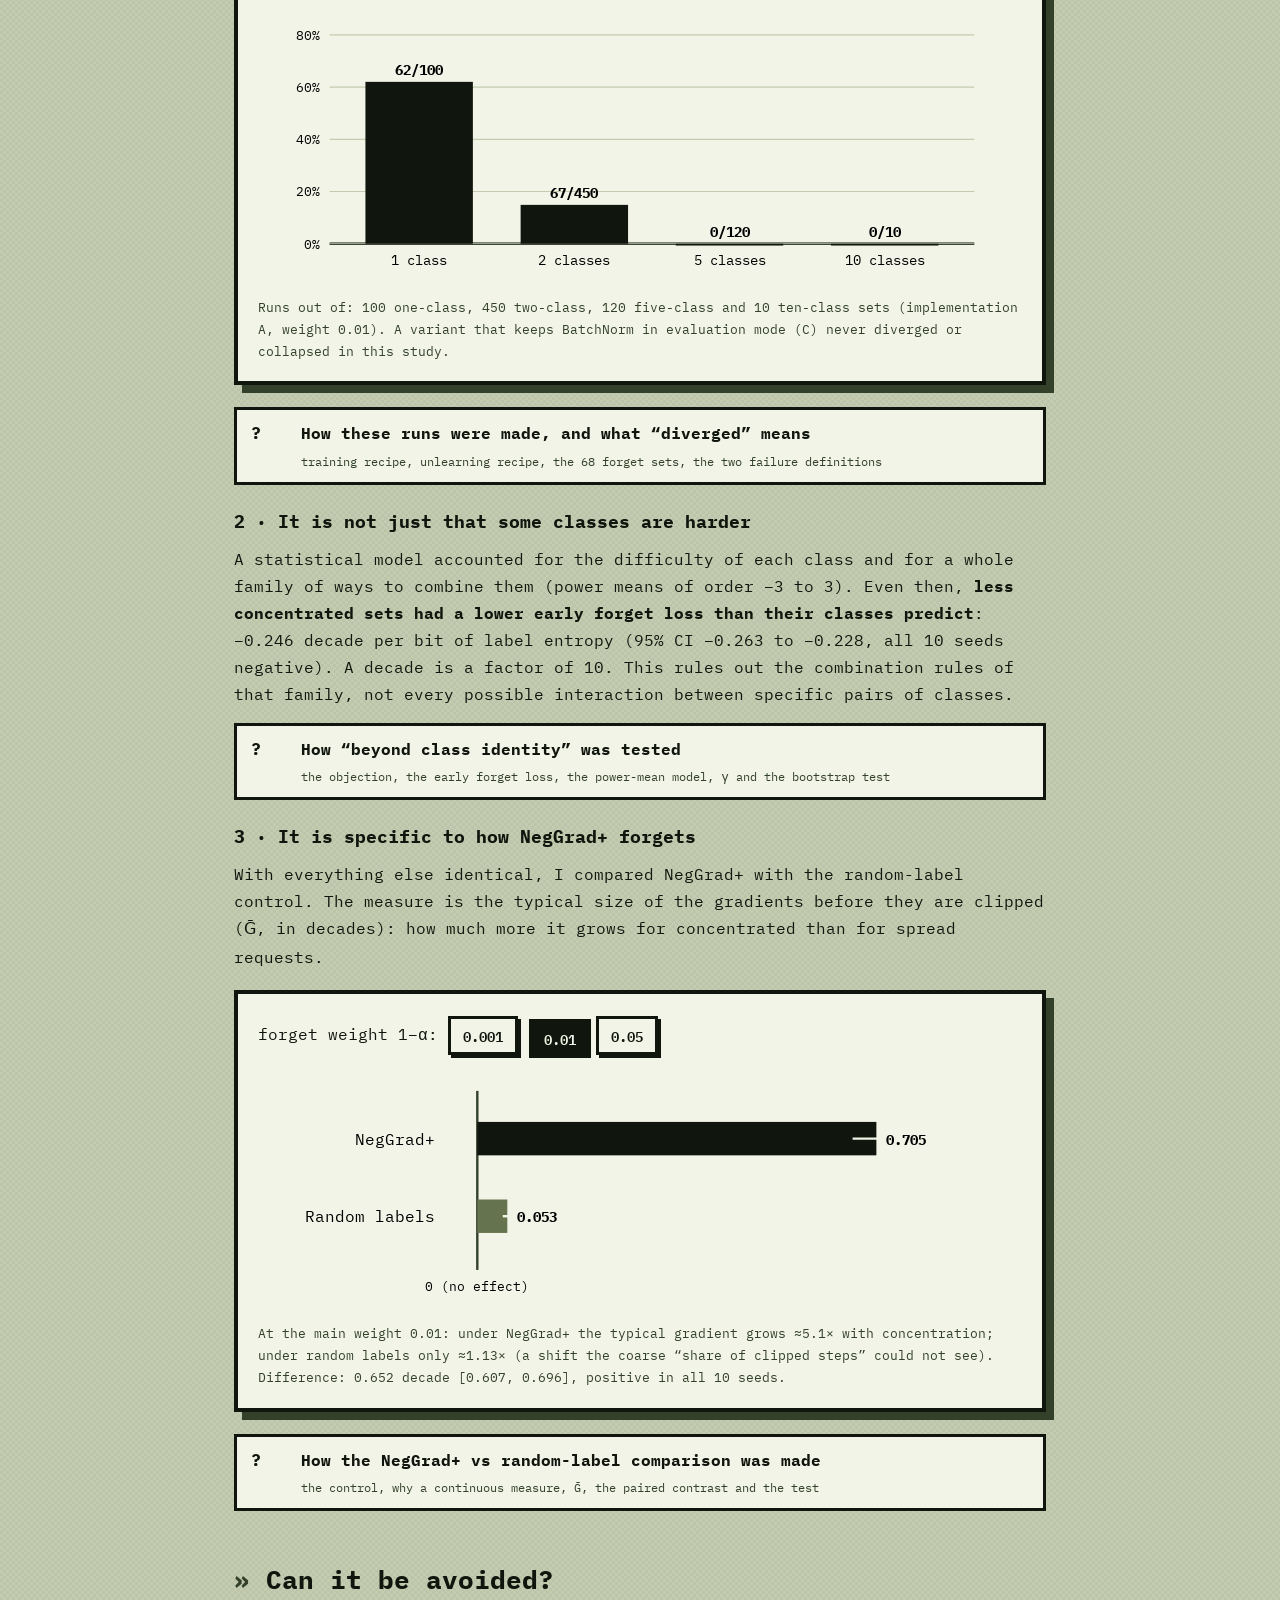
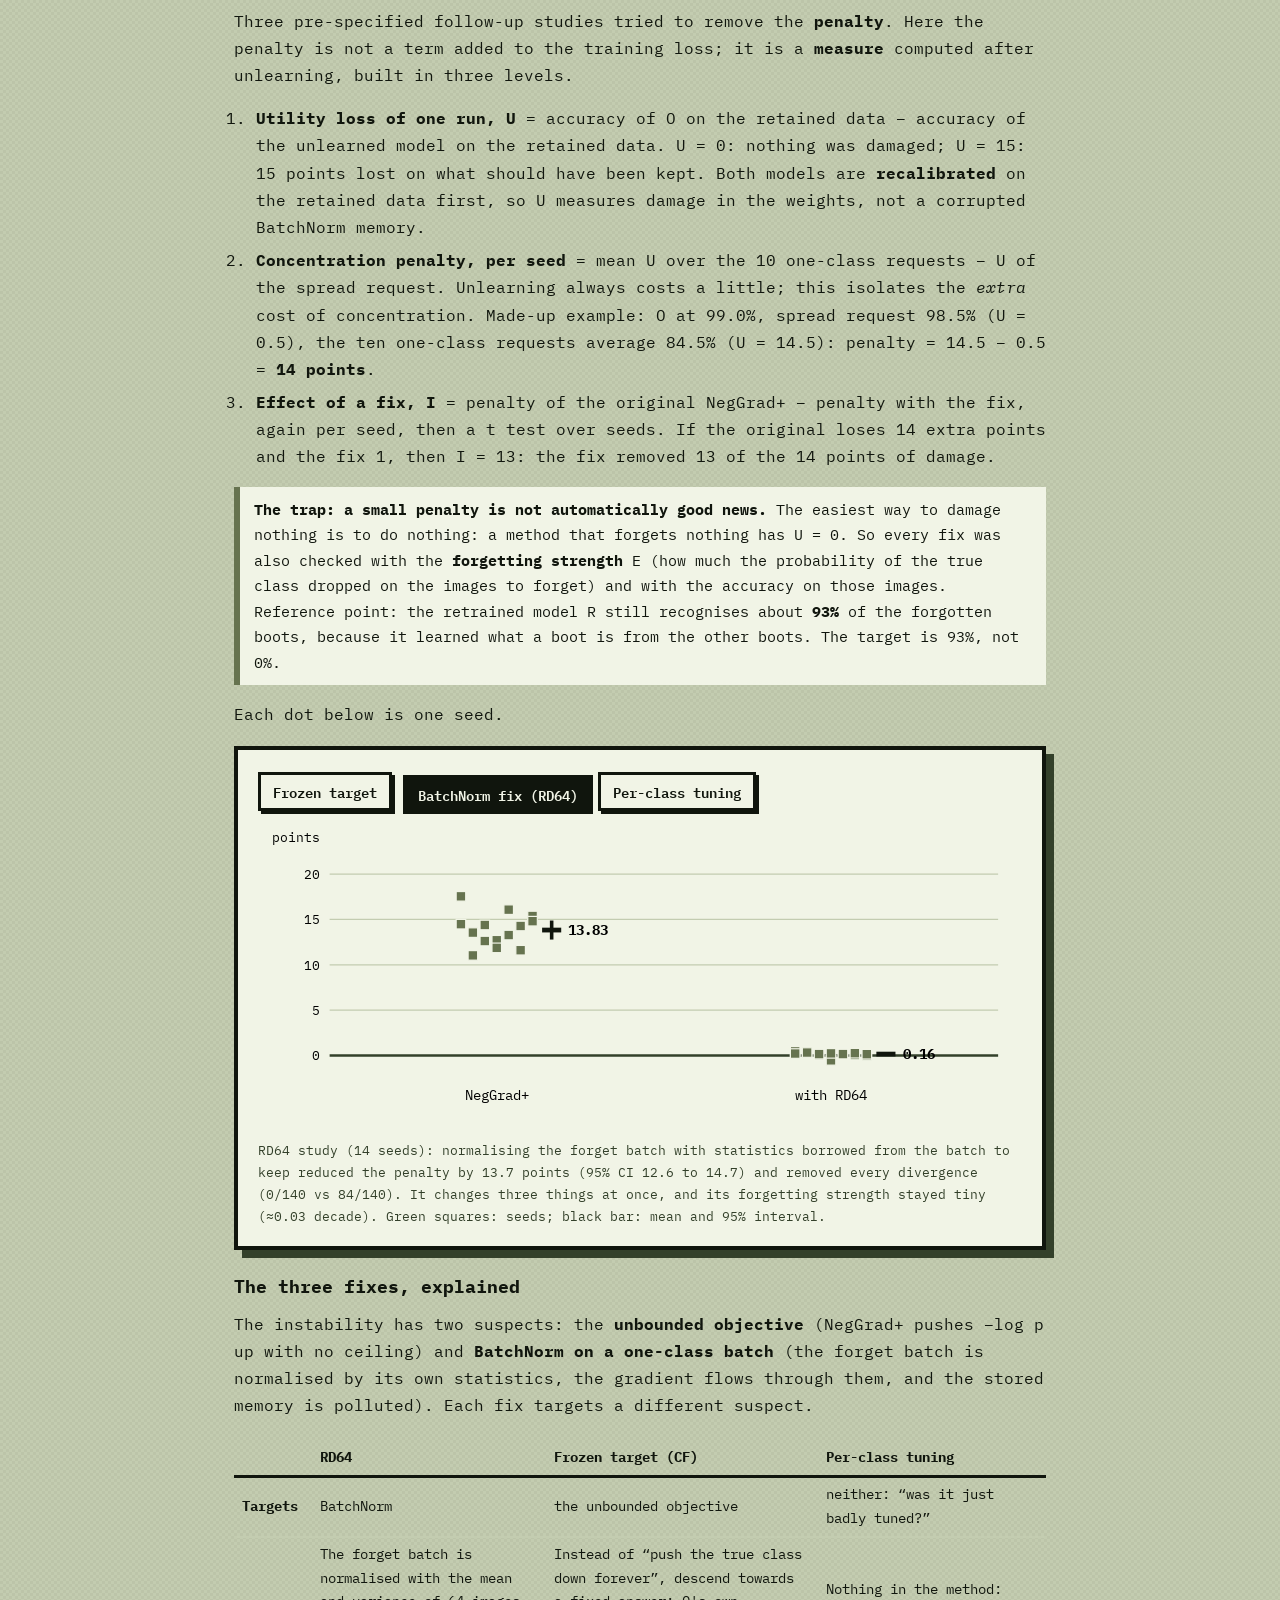
==== commit 3b0c4210: "Détaille la page machine unlearning : configs, statistiques et chaîne de preuves Ajoute les deux sor" ====
--- a/research/machine-unlearning.html
+++ b/research/machine-unlearning.html
@@ -27,6 +27,7 @@
     <li><a href="#findings">3 · What I found</a></li>
     <li><a href="#fixes">4 · Can it be avoided?</a></li>
     <li><a href="#trap">5 · A measurement trap</a></li>
+    <li><a href="#evidence">★ Is it real, and is it BatchNorm?</a></li>
     <li><a href="#studies">6 · Every study, in order</a></li>
     <li><a href="#defs">7 · Definitions</a></li>
     <li><a href="#method">8 · How it was done</a></li>
@@ -62,7 +63,7 @@
   <h3>What I would do next <span class="timeline-note">(ideas, none of them run)</span></h3>
   <ol class="steps">
     <li><b>Run the PCGrad study</b> already frozen on 17 October: does resolving conflicts between the “keep” and “forget” gradients improve the trade-off?</li>
-    <li><b>Swap BatchNorm for GroupNorm or LayerNorm</b>: the most direct test of the BatchNorm suspicion.</li>
+    <li><b>Swap BatchNorm for GroupNorm or LayerNorm across the whole chain</b>: so far GroupNorm was tested only in the replication (where the effect vanished), never with the fixes or the forgetting measures.</li>
     <li><b>Measure forgetting properly</b> for the fixes (membership inference, distance to the retrained model), since they may only look good because they act weakly.</li>
     <li><b>Try other unlearning methods</b> on concentrated requests, to see whether the problem is specific to NegGrad+.</li>
     <li><b>Predict risky requests</b>: check on existing data whether simple batch statistics, computed before unlearning, flag the requests that will fail.</li>
@@ -118,6 +119,37 @@
   </div>
   <p>Two consequences matter for this project. During NegGrad+, a one-class forget batch is normalised by its own unusual statistics, and the gradient flows through them. And the forget batches also pull the stored averages towards one class: if you then evaluate the model with those stored statistics, it can look broken. <b>Recalibration</b> means recomputing the stored statistics exactly on the data to keep, without touching any weight; most results here use it.</p>
 
+  <h3 id="b-bn2">4b · The two kinds of numbers inside BatchNorm</h3>
+  <p>Each BatchNorm layer works <b>channel by channel</b> (32, 64 or 128 channels here), and each channel holds two pairs of numbers that are updated in completely different ways.</p>
+  <div class="scroll"><table class="data">
+    <thead><tr><th></th><th>γ and β (scale and shift)</th><th>Stored mean and variance (“buffers”)</th></tr></thead>
+    <tbody>
+      <tr><td><b>Role</b></td><td>After normalising, the layer outputs <code>y = γ·x̂ + β</code>, so the network can re-stretch and re-shift the values if that helps.</td><td>Used to normalise at evaluation time, when there is no batch to compute statistics on (one test image alone has no meaningful “batch mean”).</td></tr>
+      <tr><td><b>How they change</b></td><td><b>Learned</b> by gradient descent, like every other weight.</td><td><b>Not learned.</b> They are <em>measured</em>: after each training-mode batch, <code>stored ← 0.9·stored + 0.1·batch statistic</code>. No gradient ever touches them.</td></tr>
+      <tr><td><b>Start</b></td><td>γ = 1, β = 0 (the layer only normalises).</td><td>mean = 0, variance = 1.</td></tr>
+    </tbody>
+  </table></div>
+  <p>The stored mean is a <b>moving average</b>. With batch means of 2.0, 2.2 and 1.8, it goes 0 → 0.20 → 0.40 → 0.54 → … and settles near 2.0. The newest batch counts for 10%, and a batch 20 steps old counts for about 1%, so the memory mostly reflects the last 10–20 batches.</p>
+  <div class="note"><b>Why concentrated requests corrupt it</b> (made-up numbers). After training, the stored mean of a channel is about 2.0. During NegGrad+ with implementation A, every forget batch also goes through BatchNorm in training mode. If a one-class batch of boots has a mean of 5.0 on that channel, one forget pass gives 0.9·2.0 + 0.1·5.0 = 2.30, the next retained pass pulls it back only to 2.27, and over 425 steps the memory drifts towards “an average boot”. At test time <em>every</em> image (t-shirts, bags…) is normalised with that drifted memory, so the model looks broken.</div>
+  <p><b>Recalibration, exactly.</b> It is not the 0.9 / 0.1 rule. A copy of the model is put in evaluation mode, without gradients; all the retained data D_r is passed through, and the <em>true</em> mean and variance over all images (the population moments) are written into the buffers. This is done <b>layer by layer, in order</b>, because fixing layer 1 changes what layer 2 receives. Weights, γ and β are never touched, and a blocking check makes sure the images to forget are never used.</p>
+
+  <h3 id="b-init">4c · Where the starting weights come from</h3>
+  <p>No custom initialisation was written: every model uses PyTorch's defaults, but with the randomness fixed just before the model is built (<code>torch.manual_seed(g_init)</code>), so the same seed always gives bit-identical starting weights.</p>
+  <ul class="list">
+    <li><b>Convolutions and dense layers</b>: each weight is drawn uniformly in ±1/√n, where n is the number of inputs of the neuron. The more inputs a neuron sums, the smaller each weight must be, otherwise the sum blows up. For this CNN: ±0.333 (first conv, 9 inputs), ±0.059 (second, 288), ±0.042 (third, 576), ±0.013 (first dense layer, 6,272), ±0.063 (output, 256). Convolutions have no bias: the β of the BatchNorm that follows plays that role.</li>
+    <li><b>BatchNorm</b>: γ = 1, β = 0, stored mean 0, stored variance 1.</li>
+    <li><b>Why it did not matter much</b>: “He” (Kaiming) initialisation uses a weight variance of 2/n so that the signal keeps the same variance from layer to layer through ReLUs. PyTorch's default gives 1/(3n), so without normalisation the variance would shrink by about 6× per layer. Here a BatchNorm follows every convolution and resets the scale to 1, so the shrinkage never accumulates; only the last two dense layers feel it.</li>
+    <li><b>Which seed for which model</b>: seeds are derived from names with SHA-256 (e.g. “prefix | seed 3 | init_O”), so every model gets its own independent randomness and nothing collides. The original model O has one seed for its weights and another for the order of images. Each retrained model R has its own initialisation seed per forget set, like a genuine retraining from scratch. Unlearning methods never re-initialise: they start from a <b>copy of O's trained weights</b>. This is what made bit-for-bit replays of the diagnostics possible.</li>
+  </ul>
+
+  <h3 id="b-fp">4d · Number formats: FP32, with two surprises</h3>
+  <p>Training runs in <b>FP32</b> (32-bit floats: about 7 significant digits, values up to 3.4·10³⁸). There is no half-precision training. Even NegGrad+'s explosions (forget loss up to about 10⁵) stay far from the FP32 ceiling.</p>
+  <ul class="list">
+    <li><b>Hidden TF32 on the A100.</b> On this GPU, PyTorch runs convolutions in TF32 by default: values are stored in FP32, but rounded to about 3 significant digits inside the multiplications. It is faster, slightly less exact, and the rounding errors add up from layer to layer. Two pilots stopped on unit tests whose tolerance (10⁻⁵ on the whole network) was too strict for this. The dated amendments set 10⁻⁵ for one layer and 10⁻⁴ relative for the full network. Deterministic cuDNN makes runs <em>reproducible</em>, not exact.</li>
+    <li><b>FP64 where precision matters.</b> Checks of the stored statistics, gradient norms (sums of millions of squares) and weight distances are computed in double precision (about 16 digits).</li>
+    <li><b>An FP16 overflow, in storage only.</b> To save space, some descriptive BatchNorm statistics were first <em>saved</em> in FP16, whose maximum is 65,504. In the pilot of the BatchNorm study, some values exceeded it and were stored as infinity; an amendment switched them to FP32. Probabilities stayed in FP16 since they lie between 0 and 1. Training and main measures were never affected.</li>
+  </ul>
+
   <h3 id="b-stats">5 · The statistics, with the real data</h3>
   <p>Every study is repeated with several <b>seeds</b>: a seed fixes all the randomness (initial weights, image order, which images are forgotten), so each seed is an independent rerun with its own model. One seed gives one number; the statistics are done on these numbers. Below are the 12 real values of the tuning study's penalty (how many more accuracy points concentrated requests cost than spread ones). Change how many seeds are used.</p>
   <div class="panel">
@@ -127,9 +159,12 @@
     <p class="hint">Mean = average of the seeds. SD = how much seeds differ. Standard error SE = SD/√n, the uncertainty of the mean. The 95% confidence interval (CI) is mean ± t × SE, where t comes from Student's distribution with n−1 degrees of freedom. The t-statistic = mean / SE; the <b>p-value</b> is the chance of a t at least that large if the true penalty were 0. <b>Equivalence</b> (TOST): the 90% interval must lie inside a margin fixed in advance (±2 points). A result can be both “detected” (CI excludes 0) and “equivalent” (inside the margin): a real but small effect. (The values are rounded to 2 decimals here, so t may differ from the frozen analysis, 11.95, in the last digit.)</p>
   </div>
   <ul class="list">
-    <li><b>Why seeds, not images?</b> The 11 runs of one seed share the same model, so they are not independent; counting them separately would fake precision.</li>
-    <li><b>Holm correction</b>: when a study runs several tests, p-values are adjusted so that the chance of any false alarm stays at 5%.</li>
-    <li><b>Power</b>: before a study, thousands of fake studies are simulated to find how many seeds are needed to detect a given effect at least 80% of the time. <b>Calibration</b>: the same simulations without any effect check that the test raises false alarms only about 5% of the time.</li>
+    <li><b>Why seeds, not images or runs?</b> The 11 runs of one seed (10 concentrated, 1 spread) all start from the same model O. If that O is a bit unusual, all 11 runs are. Counting them as 11 independent observations would fake precision, so each seed gives <b>one</b> number, and comparisons are <b>paired</b> within a seed (each seed is compared with itself, which removes the seed-to-seed variability).</li>
+    <li><b>Why a p-value, in words</b>: “if there were no effect, how often would chance alone give a result this strong?” p = 1.7·10⁻⁵ means about 2 times in 100,000.</li>
+    <li><b>Why Holm (the “p<sub>Holm</sub>” values)</b>: if you run 10 tests at the 5% level on effects that do not exist, the chance that at least one of them “succeeds” by luck is about 40%. Holm sorts the p-values and makes each test stricter (the smallest is multiplied by the number of tests, the next by one less, and so on), so that the chance of <em>any</em> false alarm in the family stays at 5%. Every study with several tests reports Holm-adjusted p-values.</li>
+    <li><b>Why TOST (equivalence)</b>: “no effect detected” does not mean “no effect”: with few seeds, a real effect can go unseen. TOST proves the opposite claim, that the effect is <em>smaller</em> than a margin fixed in advance (1 decade in the replication, ±2 points in the tuning study). It passes when the 90% interval lies entirely inside the margin. It is how GroupNorm and C were shown to have essentially no concentration effect, and how the tuned penalty (0.88–1.27) was shown to be small even though it is not zero.</li>
+    <li><b>Why a bootstrap sometimes</b>: when part of the model is estimated from the data (like λ in the concentration model), the usual Student table is no longer reliable. A parametric bootstrap simulates thousands of fake experiments with no effect, refits each one, and reads the p-value from how often a fake result is as extreme as the real one.</li>
+    <li><b>Power</b>: before a study, thousands of fake studies are simulated to find how many seeds are needed to detect a given effect at least 80% of the time (this is why studies use 12 or 14 seeds rather than 10). <b>Calibration</b>: the same simulations <em>without</em> any effect check that the test raises false alarms only about 5% of the time (upper Clopper–Pearson bound ≤ 0.07). This is what caught a flawed test in study 10 before it was used.</li>
   </ul>
 
   <h3 id="b-model">6 · The concentration model: entropy and power means</h3>
@@ -277,7 +312,14 @@
 
 <section id="fixes">
   <h2>Can it be avoided?</h2>
-  <p>Three pre-specified follow-up studies tried to remove the <b>penalty</b>: how much more accuracy on the remaining data the model loses with concentrated requests than with spread ones (in percentage points, after recomputing BatchNorm statistics). Each dot is one seed.</p>
+  <p>Three pre-specified follow-up studies tried to remove the <b>penalty</b>. Here the penalty is not a term added to the training loss; it is a <b>measure</b> computed after unlearning, built in three levels.</p>
+  <ol class="steps">
+    <li><b>Utility loss of one run, U</b> = accuracy of O on the retained data − accuracy of the unlearned model on the retained data. U = 0: nothing was damaged; U = 15: 15 points lost on what should have been kept. Both models are <b>recalibrated</b> on the retained data first, so U measures damage in the weights, not a corrupted BatchNorm memory.</li>
+    <li><b>Concentration penalty, per seed</b> = mean U over the 10 one-class requests − U of the spread request. Unlearning always costs a little; this isolates the <em>extra</em> cost of concentration. Made-up example: O at 99.0%, spread request 98.5% (U = 0.5), the ten one-class requests average 84.5% (U = 14.5): penalty = 14.5 − 0.5 = <b>14 points</b>.</li>
+    <li><b>Effect of a fix, I</b> = penalty of the original NegGrad+ − penalty with the fix, again per seed, then a t test over seeds. If the original loses 14 extra points and the fix 1, then I = 13: the fix removed 13 of the 14 points of damage.</li>
+  </ol>
+  <div class="note warn"><b>The trap: a small penalty is not automatically good news.</b> The easiest way to damage nothing is to do nothing: a method that forgets nothing has U = 0. So every fix was also checked with the <b>forgetting strength</b> E (how much the probability of the true class dropped on the images to forget) and with the accuracy on those images. Reference point: the retrained model R still recognises about <b>93%</b> of the forgotten boots, because it learned what a boot is from the other boots. The target is 93%, not 0%.</div>
+  <p>Each dot below is one seed.</p>
   <div class="panel">
     <div class="controls"><span class="seg" role="group" aria-label="Study">
       <button type="button" data-st="cf" aria-pressed="false">Frozen target</button>
@@ -287,6 +329,32 @@
     <svg class="fig" id="figPen" viewBox="0 0 640 260" role="img" aria-label="Per-seed concentration penalty for each arm of the selected study"></svg>
     <p class="hint" id="penText"></p>
   </div>
+
+  <h3>The three fixes, explained</h3>
+  <p>The instability has two suspects: the <b>unbounded objective</b> (NegGrad+ pushes −log p up with no ceiling) and <b>BatchNorm on a one-class batch</b> (the forget batch is normalised by its own statistics, the gradient flows through them, and the stored memory is polluted). Each fix targets a different suspect.</p>
+  <div class="scroll"><table class="data">
+    <thead><tr><th></th><th>RD64</th><th>Frozen target (CF)</th><th>Per-class tuning</th></tr></thead>
+    <tbody>
+      <tr><td><b>Targets</b></td><td>BatchNorm</td><td>the unbounded objective</td><td>neither: “was it just badly tuned?”</td></tr>
+      <tr><td><b>What changes</b></td><td>The forget batch is normalised with the mean and variance of 64 images of the <em>mixed</em> retained batch of the same step, detached from the gradient, and it no longer updates the stored memory.</td><td>Instead of “push the true class down forever”, descend towards a fixed answer: O's own probabilities over the other classes (true class removed, then renormalised). Once reached, there is nothing left to push.</td><td>Nothing in the method: learning rate (4 values) × forget weight (5 values), chosen separately for each class by a fixed rule.</td></tr>
+      <tr><td><b>Why we tried it</b></td><td>In study 10, RD64 never diverged (0 / 680) where the forget batch's own statistics did (61 / 100 one-class sets).</td><td>Random labels, which also have a finite target, were far less affected by concentration (study 08). CF keeps the model's “culture” (a boot resembles a sneaker, not a bag) instead of a random wrong label.</td><td>A reviewer could say NegGrad+ is fine and the default 0.01 / 0.01 was just a bad setting for concentrated requests.</td></tr>
+      <tr><td><b>Seeds</b></td><td>14 (433–446)</td><td>12 (421–432)</td><td>3 to tune (447–449) + 12 to evaluate (450–461)</td></tr>
+      <tr><td><b>Penalty removed</b></td><td class="num">13.7 points, all 14 seeds</td><td class="num">16.2 points</td><td class="num">14.2 → 1.07 points</td></tr>
+      <tr><td><b>Blow-ups</b></td><td>84 / 140 → 0 / 140 divergences</td><td>70 / 120 → 0 collapses</td><td>71 / 120 → 2 / 120 divergences</td></tr>
+      <tr><td><b>The catch</b></td><td>Three things change at once, so we do not know which one works. It still recognises 96.7% of the forgotten images (fine-tuning 98.5%, R 93.1%).</td><td>It recognises about 97% of the forgotten images. Post hoc: it fits its target only in training mode, i.e. only inside one-class batches; with recalibrated statistics the change is gone.</td><td>Only 3 of 10 classes had a setting that is both stable and as strong as R. For the other 7, the rule fell back to the strongest stable setting, which forgets less than R.</td></tr>
+    </tbody>
+  </table></div>
+  <div class="scroll"><table class="data">
+    <thead><tr><th>Accuracy on the images to forget (concentrated, recalibrated; study 12, frozen target from study 11)</th><th class="num">Value</th></tr></thead>
+    <tbody>
+      <tr><td>Original NegGrad+ (A): goes too far, it breaks</td><td class="num">80.2%</td></tr>
+      <tr><td>Retrained model R: the target</td><td class="num">93.1%</td></tr>
+      <tr><td>NegGrad+ with RD64</td><td class="num">96.7%</td></tr>
+      <tr><td>Frozen target</td><td class="num">≈ 97%</td></tr>
+      <tr><td>Fine-tuning (almost does nothing)</td><td class="num">98.5%</td></tr>
+    </tbody>
+  </table></div>
+  <p><b>In plain words:</b> all three fixes stop NegGrad+ from blowing up and protect the rest of the model, but they sit next to fine-tuning, not next to R. They are safe mostly because they act less. The tuning result also shows why TOST matters: its remaining penalty, 0.88–1.27, excludes 0 (a small penalty is still there) <em>and</em> lies inside ±2 (it is provably small).</p>
 
   <h3>Inside the tuning study</h3>
   <p>For each class, 20 settings (4 learning rates × 5 forget weights) were tried on 3 seeds. A setting counted as <b>stable</b> if no run diverged or collapsed, and as <b>feasible</b> if it also reached the forgetting strength of the retrained model. Pick a class.</p>
@@ -319,6 +387,61 @@
     <p class="hint" id="trapText"></p>
   </div>
   <p>A real loss remains (about 74% vs 93% for the original model), but much smaller than it first appeared. How an unlearned model is evaluated can change the conclusion.</p>
+  <h3>So which accuracy is which?</h3>
+  <p>The rule: what judges whether the <b>delivered model</b> is broken uses the native statistics; what judges <b>damage in the weights</b> uses recalibrated ones.</p>
+  <div class="scroll"><table class="data">
+    <thead><tr><th>Measure</th><th>BatchNorm statistics</th><th>Why</th></tr></thead>
+    <tbody>
+      <tr><td>Divergence (forget loss &gt; 10)</td><td>none: measured <em>during</em> unlearning, with each batch's own statistics</td><td>It is the loss the optimiser sees, not an evaluation.</td></tr>
+      <tr><td>Collapse (test accuracy ≤ 20%)</td><td><b>native</b></td><td>The model as it would be shipped. Broken memory is still broken.</td></tr>
+      <tr><td>Utility loss U and the penalty</td><td><b>recalibrated</b> (O and the unlearned model)</td><td>Damage in the weights, without memory contamination.</td></tr>
+      <tr><td>Accuracy on forgotten images, strength E</td><td><b>recalibrated</b></td><td>Compare behaviours with a clean memory.</td></tr>
+      <tr><td>Original study (v3)</td><td>native only</td><td>No recalibrated evaluation exists for it: a stated limit.</td></tr>
+    </tbody>
+  </table></div>
+  <p>Recalibration is generous to the methods: it repairs the memory for free. A small recalibrated penalty means “the weights are fine”, not “the model as delivered is fine”, which is why collapse stays measured with native statistics alongside it.</p>
+</section>
+
+<section id="evidence">
+  <h2>Is it real, and is it BatchNorm?</h2>
+  <p>Two questions that the project always kept apart. <b>Is the effect real</b>, or chance? Statistically the answer is very clear. <b>Is BatchNorm the cause?</b> There the answer is more careful: every experiment points at it, but no study isolated a mechanism.</p>
+  <h3>How a cause is shown in an experiment</h3>
+  <p>A correlation is not enough. The method is the <b>intervention</b>: keep everything identical, change one thing, and see whether the effect disappears. If you change the bulb and the lamp lights up, the bulb was the problem; if you changed the bulb <em>and</em> the socket, you only know it was one of the two. The whole chain applies such interventions to BatchNorm on the same seeds, then checks statistically that the difference is not chance.</p>
+  <h3>The chain of evidence</h3>
+  <div class="scroll"><table class="data">
+    <thead><tr><th>Question</th><th>Intervention</th><th>Result</th><th>Strength</th></tr></thead>
+    <tbody>
+      <tr><td>Is it real at all?</td><td>none: v3 observation</td><td>26 / 55 collapses, all concentrated</td><td>post hoc: only generates the hypothesis</td></tr>
+      <tr><td>Is the forget term needed?</td><td>same runs with α = 1 (no forgetting)</td><td>never collapses (min. 91%)</td><td>bit-for-bit replay</td></tr>
+      <tr><td>Does the BatchNorm memory matter?</td><td>change only the stored statistics</td><td>median 10% → 69% (no update by forget batches) → 74% (recalibrated)</td><td>bit-for-bit replay: memory is the only difference</td></tr>
+      <tr><td>Do the forget batch's own statistics matter?</td><td>A → B (mixed into one batch) or C (eval mode)</td><td>29 / 30 → 0 / 30 divergences</td><td>exploratory, huge effect; B and C change more than one thing</td></tr>
+      <tr><td>Does it hold on new models and data?</td><td>replication v1.3</td><td>share 0.86, Holm p = 1.7·10⁻⁵; CIFAR-10 share 1 in all seeds</td><td>pre-specified, 5 + 3 seeds</td></tr>
+      <tr><td>Is it normalisation <em>by batch</em>?</td><td>BatchNorm → GroupNorm (normalises each image alone)</td><td>−0.033: nothing detected, equivalent to zero by TOST</td><td>pre-specified</td></tr>
+      <tr><td>Does the gradient through the statistics matter?</td><td>A → E1D (only the gradient path changes)</td><td>A worse in 82% of runs, +0.83 decade, Holm p = 3.7·10⁻⁵</td><td>pre-specified, single factor</td></tr>
+      <tr><td>Concentration, or hard classes?</td><td>68 mixes + power-mean model</td><td>γ = −0.246, all 10 seeds; γ ≈ 0 under C</td><td>pre-specified, new seeds</td></tr>
+      <tr><td>Does the objective matter too?</td><td>NegGrad+ → random labels</td><td>gradients ×5 vs ×1.13</td><td>pre-specified, new seeds</td></tr>
+    </tbody>
+  </table></div>
+  <h3>Why GroupNorm is the key control</h3>
+  <p>GroupNorm does the same job as BatchNorm but on each image alone: a batch of 64 boots or a mixed batch makes no difference to it. If the problem came from NegGrad+ or from the classes alone, it should survive the swap; if it comes from normalising with batch statistics, it should vanish. It vanished, and TOST shows the remaining effect is equivalent to zero, whereas under A concentrated runs sat 2.39 decades (about 250×) higher.</p>
+  <div class="two">
+    <div>
+      <h3>What can be claimed</h3>
+      <ul class="list">
+        <li>The effect is real: tiny p-values, present in every seed, reproduced on new models and on CIFAR-10.</li>
+        <li>It depends on normalising with batch statistics: it disappears with C, B and GroupNorm.</li>
+        <li>It comes from concentration, not only from which classes are involved.</li>
+        <li>It is much stronger with an unbounded objective than with a bounded one.</li>
+      </ul>
+    </div>
+    <div>
+      <h3>What cannot</h3>
+      <ul class="list">
+        <li>The exact mechanism: most interventions change several things at once. The single-factor ones (A vs E1D, RD64 vs E1D) show partial contributions, not a full explanation.</li>
+        <li>So BatchNorm is the <b>main suspect</b> with a strong file, not a proven culprit.</li>
+      </ul>
+    </div>
+  </div>
 </section>
 
 <section id="studies">
@@ -344,18 +467,23 @@
     <summary><span class="n">01</span><span class="t">The original study (v3): a success for the wrong reason</span><span class="badge">criterion fixed in advance · 5 seeds</span><span class="s">Fashion-MNIST, CNN, concentrated vs random forget sets</span></summary>
     <div class="study-body"><dl>
       <dt>Question</dt><dd>Does NegGrad+ “forget better” when the 600 examples to forget come from a single class, compared with a random set of the same size? The directional criterion was written down before the run.</dd>
-      <dt>Design</dt><dd>A small BatchNorm CNN trained on 55,000 Fashion-MNIST images; fine-tuning and NegGrad+ compared with a model retrained without the forget set, over 5 seeds, with hyperparameters tuned beforehand.</dd>
-      <dt>Result</dt><dd>The criterion was met, but only through runs that collapsed: 26 of 55 runs ended at ≤ 20% test accuracy, all with concentrated forget sets.</dd>
+      <dt>Why this study</dt><dd>Starting point. Unlearning methods are usually tested on random forget sets; real deletion requests (one user's photos, one topic) are often concentrated, so the composition of the request deserved a direct test.</dd>
+      <dt>Design</dt><dd>A small BatchNorm CNN trained on 55,000 Fashion-MNIST images; fine-tuning and NegGrad+ compared with a model retrained without the forget set, over 5 seeds (1–5). Hyperparameters were tuned beforehand on seed 0, with a preservation rule (lose at most 1 point) and a forgetting-gap score. Decision rule: “supported” if the mean is positive, the 95% interval excludes 0 and all seeds agree; no correction for multiple tests.</dd>
+      <dt>Result</dt><dd>NegGrad+ passed formally (+54 points on the main criterion). But only through runs that collapsed: 26 of 55 runs ended at ≤ 20% test accuracy, all with concentrated forget sets (classes 1, 2, 4, 6 in every seed; 5 and 7 in some), none with the random set.</dd>
+      <dt>Two flaws found later</dt><dd>A model that always predicts the same class scored perfectly on the forgetting-gap score, so the tuning could pick settings that destroyed the model (the fallback was triggered for six classes, with settings losing 83 points). And the random set had been tuned at α = 0.95 but the concentrated sets at α = 0.99, a confound.</dd>
+      <dt>In plain words</dt><dd>The test said “forgetting works much better on concentrated sets”. In reality, on those sets the model was broken: it “forgot” the boots because it no longer knew anything. The question changed from “does it forget well?” to “why does it blow up, and only on concentrated sets?”</dd>
       <dt>Does not show</dt><dd>Any forgetting. A model that recognises nothing “forgets” trivially. Accuracy was measured with the BatchNorm statistics left by unlearning, and no recalibrated evaluation exists for this study, so we cannot tell how much of the collapse was in the weights.</dd>
     </dl></div>
   </details>
 
   <details class="study" id="s02" data-r="why" data-s="post">
-    <summary><span class="n">02</span><span class="t">Diagnostics 2–3: is it the BatchNorm treatment?</span><span class="badge">post hoc · 5 seeds</span><span class="s">Which way of handling BatchNorm avoids the blow-up?</span></summary>
+    <summary><span class="n">02</span><span class="t">Diagnostics 1–3: memory, weights, or the BatchNorm treatment?</span><span class="badge">post hoc · 5 seeds</span><span class="s">Which way of handling BatchNorm avoids the blow-up?</span></summary>
     <div class="study-body"><dl>
       <dt>Question</dt><dd>The concentrated runs looked like an optimisation blow-up. Does it depend on how BatchNorm normalises the batch to forget?</dd>
-      <dt>Design</dt><dd>Same model, weight 1−α = 0.01, 30 concentrated tasks. Implementation A (separate training-mode passes, the original) compared with B (retained and forgotten images in one batch) and C (BatchNorm frozen in evaluation mode). A third diagnostic tested E1 (forget batch normalised with running statistics of the retained data) on one class. Reading criteria were dated before each computation, but the classes were chosen after v3.</dd>
-      <dt>Result</dt><dd>A diverged in 29 of 30 tasks; B and C in 0 of 30, with test accuracy within about 1.5 points of the original model. E1 did not diverge on class “Trouser” (0/5 seeds; 92.4–93.3% test accuracy vs 93.0–93.4% for the original model).</dd>
+      <dt>Why this study</dt><dd>Study 01 “succeeded” with destroyed models. Before running any new study, the cause had to be located: was it the stored BatchNorm memory, the weights, or the way the forget batch goes through BatchNorm?</dd>
+      <dt>Design</dt><dd><b>Diagnostic 1</b>: the 55 runs of v3 replayed bit for bit (same starting model, same batches, same order), changing <em>only</em> how the stored statistics are handled: momentum 0, no update by the forget batches (V1c), or exact recalibration afterwards (V2); plus a control with α = 1 (no forget term). <b>Diagnostic 2</b>: same model, weight 1−α = 0.01, 30 concentrated tasks (6 classes × 5 seeds). Implementation A (separate training-mode passes, the original) compared with B (retained and forgotten images in one batch) and C (BatchNorm frozen in evaluation mode). <b>Diagnostic 3</b>: variants of the forget pass on classes 1 and 8: E1 (running statistics of the retained data), E1-detached (own statistics, no gradient through them), E1-O (the original model's frozen statistics); 342 consistency checks. Reading criteria were dated before each computation, but the classes were chosen after v3.</dd>
+      <dt>Result</dt><dd>Diagnostic 1, on the 26 collapsed runs: median test accuracy 10% as is, 69% with V1c, 74% with V2; the α = 1 control never collapsed (min. 91.4%); the worst forget losses reached 2–3·10⁵ with 68–74% of steps clipped. Diagnostic 2: A diverged in 29 of 30 tasks; B and C in 0 of 30, with test accuracy within about 1.5 points of the original model, but on the forgotten images they stayed closer to O than to R (e.g. class 6: R 79.5%, B 94.5%, C 93.0%). Diagnostic 3: E1 did not diverge on class “Trouser” (0/5 seeds; 92.4–93.3% test accuracy vs 93.0–93.4% for the original model); E1-detached crossed the threshold in 5/5 but peaked at 11–34 instead of about 10⁵; E1-O exploded everywhere, even on class 8. Gradient norms (post hoc): the “keep” and “forget” gradients were nearly orthogonal (no conflict), and the norm jumped about 28 steps <em>after</em> the loss crossed 10: a symptom, not a warning sign.</dd>
+      <dt>In plain words</dt><dd>A large part of the disaster was the BatchNorm memory, but not all of it: even repaired, the models sit near 74% instead of 93%, so the weights are damaged too. As soon as the forget batch is no longer normalised on its own (B, C), blow-ups vanish, but so does most of the forgetting.</dd>
       <dt>Does not show</dt><dd>That BatchNorm is <em>the</em> cause: each variant changes several things, the weight was fixed, and later studies found that these variants fail elsewhere (studies 05 and 06).</dd>
     </dl></div>
   </details>
@@ -364,8 +492,10 @@
     <summary><span class="n">03</span><span class="t">Replication v1.3: does it hold with new seeds, and on CIFAR-10?</span><span class="badge">pre-specified, exploratory · 5 + 3 seeds</span><span class="s">A vs C on all 10 classes and 3 weights</span></summary>
     <div class="study-body"><dl>
       <dt>Question</dt><dd>With newly derived seeds, draws and models, are concentrated runs more unstable than spread ones, under A and under C?</dd>
-      <dt>Design</dt><dd>Fashion-MNIST (CNN, 5 seeds) and CIFAR-10 (ResNet-18, 3 seeds); 10 classes × 3 weights (0.001, 0.01, 0.05). Main statistic: the share of concentrated runs more unstable than the paired spread run (a numerical failure counts as more unstable; otherwise the higher mean forget loss). Protocol committed before the run, but the analysis code was not.</dd>
-      <dt>Result</dt><dd>Fashion-MNIST: share 0.86 under A (Holm p = 1.7·10⁻⁵); difference A − C 0.37 (Holm p = 1.5·10⁻⁴). At 0.01, A diverged in 30/50 concentrated runs and collapsed in 24/50; C in 0. CIFAR-10: the share was 1 in all 3 seeds (test not computable), A − C 0.43 (Holm p = 0.0039); A diverged in 60 runs and never collapsed, which shows that divergence and collapse are different things. Spread runs never diverged.</dd>
+      <dt>Why this study</dt><dd>The diagnostics reused the very runs that revealed the problem. A hypothesis must not be tested on the data that suggested it, so the effect had to be reproduced with new models, under a protocol written in advance, on a second dataset, and with GroupNorm as a control.</dd>
+      <dt>Design</dt><dd>Three studies: Fashion-MNIST with BatchNorm (CNN, 5 seeds, the main one), the same CNN with <b>GroupNorm</b> instead of BatchNorm, and CIFAR-10 (ResNet-18, 3 seeds); 10 classes × 3 weights (0.001, 0.01, 0.05); 1,141 runs in 6 hours, 9,801 checks passed. Main statistic: for each seed, the share of the 10 concentrated runs more unstable than the paired spread run of the same seed (a numerical failure counts as more unstable; otherwise the higher mean forget loss). 0.5 means no difference, 1 means always worse. One share per seed, a t test over seeds, Holm correction across the family, and an equivalence test (TOST, margin 1 decade). Protocol committed before the run, but the analysis code was not.</dd>
+      <dt>Result</dt><dd>Fashion-MNIST: share 0.86 under A (Holm p = 1.7·10⁻⁵); difference A − C 0.37 (Holm p = 1.5·10⁻⁴). GroupNorm: −0.033, nothing detected, and equivalent to zero by TOST, like C; A was not (concentrated runs 2.39 decades higher). At 0.01, A diverged in 30/50 concentrated runs and collapsed in 24/50; C in 0. CIFAR-10: the share was 1 in all 3 seeds (test not computable), A − C 0.43 (Holm p = 0.0039); A diverged in 60 runs and never collapsed, which shows that divergence and collapse are different things. Spread runs never diverged.</dd>
+      <dt>In plain words</dt><dd>The phenomenon is solid and reproducible, and it is tied to batch-dependent normalisation: it disappears with GroupNorm. One doubt remained: always the same six classes.</dd>
       <dt>Does not show</dt><dd>That concentration itself matters: the six classes that diverged were exactly those that had collapsed in v3, so class identity and concentration were still confounded. With 5 and 3 seeds the protocol classifies everything as exploratory.</dd>
     </dl></div>
   </details>
@@ -374,8 +504,10 @@
     <summary><span class="n">04</span><span class="t">NegGrad+ vs random labels, first try: the clipping burden</span><span class="badge">pre-specified · 10 seeds (5 reused)</span><span class="s">Is the effect specific to NegGrad+?</span></summary>
     <div class="study-body"><dl>
       <dt>Question</dt><dd>Is the concentration effect specific to NegGrad+'s unbounded “push up”, or does it also appear with a bounded objective?</dd>
+      <dt>Why this study</dt><dd>If the blow-up comes from NegGrad+'s unbounded push, a bounded objective with everything else identical should suffer much less from concentration.</dd>
       <dt>Design</dt><dd>Both objectives share the original model, forget sets, batch streams, forward passes, BatchNorm treatment and optimiser. The control (RL) teaches labels drawn once among the other classes. Measure: the share of steps whose gradient had to be clipped (threshold 5). Contrast: concentration effect under NG minus under RL, per seed.</dd>
       <dt>Result</dt><dd>At 0.01 the difference was 0.304 (95% CI 0.289–0.318, p &lt; 10⁻¹⁰). But RL sat at the floor: 4 clipped steps in 330 runs.</dd>
+      <dt>In plain words</dt><dd>NegGrad+ needs clipping far more often on concentrated sets, but the control could not be judged with this measure.</dd>
       <dt>Does not show</dt><dd>That RL is unaffected: a measure stuck at zero cannot see small effects. This motivated a continuous measure (study 08).</dd>
     </dl></div>
   </details>
@@ -384,8 +516,10 @@
     <summary><span class="n">05</span><span class="t">BatchNorm study v1.0: which part of BatchNorm matters?</span><span class="badge">pre-specified, exploratory · 5 seeds</span><span class="s">A vs E1 vs E1D, 600 runs</span></summary>
     <div class="study-body"><dl>
       <dt>Question</dt><dd>Does the instability come from the gradient flowing through the batch statistics, from the statistics themselves, or from neither?</dd>
+      <dt>Why this study</dt><dd>A, B and C differ in several ways at once. To know which part of BatchNorm matters, each variant here changes one ingredient: the gradient path (E1D) or the source of the statistics (E1).</dd>
       <dt>Design</dt><dd>A (own statistics, gradient through them), E1D (own statistics but detached, no buffer update) and E1 (running statistics of retained data). 150 concentrated and 50 spread runs per weight; 600 runs, no numerical failure. Shares the split, classes and weights of v1.3, so it is a follow-up, not an independent replication. Two engineering amendments were committed before the main study.</dd>
       <dt>Result</dt><dd>Divergences on concentrated sets at 0.001 / 0.01 / 0.05: A 12 / 90 / 150, E1D 12 / 89 / 121, E1 0 / 60 / 150 (and E1 diverged in 47/50 spread runs at 0.05). On the optimised forget loss, A was above E1D in 82% of concentrated runs (Holm p = 3.7·10⁻⁵; +0.83 decade), more than on spread sets (+0.33, Holm p = 4.0·10⁻⁴), with a gap growing with the weight (+0.01, +0.75, +1.73 decade).</dd>
+      <dt>In plain words</dt><dd>Letting the gradient flow through the batch statistics makes things worse, more so as the forget weight grows, but removing it is not a cure.</dd>
       <dt>Does not show</dt><dd>A single mechanism: the results fit a weight-dependent contribution of the gradient through the batch statistics, but E1D and E1 still diverged widely, so that is not the whole story.</dd>
     </dl></div>
   </details>
@@ -394,8 +528,10 @@
     <summary><span class="n">06</span><span class="t">Control of C on CIFAR-10: does freezing BatchNorm cost accuracy?</span><span class="badge">pre-specified, exploratory · 3 seeds</span><span class="s">ResNet-18, 33 cells per weight</span></summary>
     <div class="study-body"><dl>
       <dt>Question</dt><dd>C avoided divergence on CIFAR-10. Does it pay for it with accuracy, and is that loss real or an evaluation artefact?</dd>
+      <dt>Why this study</dt><dd>C avoided every blow-up, which made it look like a fix, but on CIFAR-10 it cost accuracy. Was that cost real, or an artefact of how C's model was evaluated?</dd>
       <dt>Design</dt><dd>C and E1 on 33 condition × weight cells at 0.001 and 0.01, compared with fine-tuning; evaluation with native and with exactly recalibrated BatchNorm statistics.</dd>
       <dt>Result</dt><dd>C never diverged (0/33 at both weights) but was 1.6–2.9 points below fine-tuning with native statistics; after exact recalibration it was no longer below fine-tuning. E1 diverged in 31/33 cells at 0.01.</dd>
+      <dt>In plain words</dt><dd>Most of C's apparent cost came from its stored statistics at evaluation time, not from damaged weights.</dd>
       <dt>Does not show</dt><dd>That C is a remedy: it changes the source of the statistics and the numerical trajectory together, and was tested on one architecture with 3 seeds.</dd>
     </dl></div>
   </details>
@@ -404,8 +540,10 @@
     <summary><span class="n">07</span><span class="t">Concentration beyond class identity: 68 mixes</span><span class="badge">pre-specified, exploratory · 10 new seeds</span><span class="s">The study that separates concentration from class difficulty</span></summary>
     <div class="study-body"><dl>
       <dt>Question</dt><dd>Is the effect due to concentration, or just to some classes being hard?</dd>
+      <dt>Why this study</dt><dd>In every study the same six classes diverged. Maybe those classes are simply hard to forget, and “concentrated” only meant “contains a hard class”. This is the objection any reviewer would raise first.</dd>
       <dt>Design</dt><dd>Seeds 401–410, each with its own original model, 68 compositions per seed at n = 600 and weight 0.01: the 10 one-class sets, all 45 two-class sets, 12 five-class sets and the spread set. Outcome: the early forget loss (mean log₁₀ forget loss over steps 0–23), chosen beforehand because it separated later-diverging runs on earlier data (AUC 0.92). Model: per seed, S = log₁₀ M<sub>λ</sub>(class proportions; class effects) + γ·H + noise, where M<sub>λ</sub> is a power mean of order λ ∈ [−3, 3] and H the label entropy in bits. Test on γ over seeds, with a threshold calibrated by parametric bootstrap (2,000 draws).</dd>
       <dt>Result</dt><dd>γ = −0.246 decade per bit (95% CI −0.263 to −0.228, p = 0.001, all 10 seeds negative; estimated λ between 0.34 and 1.09). Less concentrated sets had a lower early loss than their classes predict, for every combination rule of that family. Under A, 62/100 one-class and 67/450 two-class runs diverged, none with 5 or 10 classes. Under C (secondary), γ = −0.004, equivalent to zero at ±0.075 for the estimated λ but positive with λ fixed at 0.</dd>
+      <dt>In plain words</dt><dd>The more concentrated the request, the worse, and not only because some classes are hard. Under C the effect disappears. This is the central result.</dd>
       <dt>Does not show</dt><dd>That no pair of classes interacts in some special way (the model cannot represent that), nor anything about divergence or forgetting directly: the outcome is the early loss level, at one weight and for one model.</dd>
     </dl></div>
   </details>
@@ -414,8 +552,10 @@
     <summary><span class="n">08</span><span class="t">NegGrad+ vs random labels, done properly: a continuous measure</span><span class="badge">pre-specified · 10 new seeds</span><span class="s">Ḡ, the mean log size of the gradients before clipping</span></summary>
     <div class="study-body"><dl>
       <dt>Question</dt><dd>Same as study 04, with a measure that cannot get stuck at zero.</dd>
+      <dt>Why this study</dt><dd>Study 04's measure was stuck at zero under random labels, so it could not show whether they were affected at all.</dd>
       <dt>Design</dt><dd>Seeds 101–110, new models, nothing reused. Ḡ = mean over steps of log₁₀ of the gradient norm before clipping. The analysis was calibrated by Monte Carlo before any run (false-positive rate of the main test 0.044–0.059; Holm family 0.036–0.044). One amendment, on a unit-test tolerance, followed a pilot stop that came before any unlearning run. 782 units; replays bitwise identical.</dd>
       <dt>Result</dt><dd>At 0.01: concentration raised Ḡ by 0.705 decade under NegGrad+ and by 0.053 under random labels; difference 0.652 (95% CI 0.607–0.696, p &lt; 10⁻¹⁰, all 10 seeds). At 0.001 the difference was slightly negative (−0.015); at 0.05 it was 2.644, with the random-label shift negative. Concentrated NG runs lost 1.3, 46.8 and 82.9 test-accuracy points at the three weights, RL only 1.0, 2.0 and 2.9.</dd>
+      <dt>In plain words</dt><dd>Concentration makes gradients about 5 times larger under NegGrad+ but only about 13% larger under random labels: a difference of degree, not of kind.</dd>
       <dt>Does not show</dt><dd>That Ḡ measures instability (its direction depends on the weight), nor that random labels are unstable: their small shift never came with divergence.</dd>
     </dl></div>
   </details>
@@ -424,8 +564,10 @@
     <summary><span class="n">09</span><span class="t">Tiny ImageNet: is the signal still there on harder data?</span><span class="badge">pre-specified, exploratory · 5 new seeds</span><span class="s">200 classes, ResNet-18, one weight</span></summary>
     <div class="study-body"><dl>
       <dt>Question</dt><dd>Does the gradient-size signal of study 08 appear outside Fashion-MNIST?</dd>
+      <dt>Why this study</dt><dd>Everything so far was on Fashion-MNIST or CIFAR-10 with 10 classes. Does the signal survive on 200 classes and a standard ResNet?</dd>
       <dt>Design</dt><dd>Ten target classes fixed before downloading the archive; for each, a concentrated set of 50 images paired with a spread set (one image of the class and one from each of 49 others). Forget batch of 25, so each forgotten image is seen about 351–352 times in 703 steps; only weight 0.01. An exploratory membership-inference check used the score −loss, with official validation images as non-members.</dd>
       <dt>Result</dt><dd>Contrast θ = 0.0288 decade (95% CI 0.0258–0.0319, p = 1.3·10⁻⁵), positive in all seeds and classes; NG shift 0.0232, random-label shift −0.0056 (detected, but inside the ±0.02 equivalence margin). The divergence criterion was saturated (50/50 in both groups), so it could not separate compositions. Membership-inference AUC: 0.732 original, 0.670 fine-tuning, 0.590 random labels, 0.388 NegGrad+.</dd>
+      <dt>In plain words</dt><dd>Same direction on harder data, much smaller in size; the forgotten images became <em>more</em> recognisable as “different”, which an attacker could exploit.</dd>
       <dt>Does not show</dt><dd>Erasure: an AUC below 0.5 means the forgotten images now have a <em>higher</em> loss than unseen ones, an inversion an attacker could exploit. Five seeds, ten classes and one weight do not make a powered replication, and the archive's usage conditions were not verified with its host.</dd>
     </dl></div>
   </details>
@@ -434,8 +576,10 @@
     <summary><span class="n">10</span><span class="t">The source of the statistics alone (v1.2)</span><span class="badge">pre-specified, exploratory · 10 new seeds</span><span class="s">E1D vs RD64: only where the statistics come from changes</span></summary>
     <div class="study-body"><dl>
       <dt>Question</dt><dd>With the gradient path held fixed, does it matter whether the batch to forget is normalised with its <em>own</em> statistics or with those of the concurrent retained batch?</dd>
+      <dt>Why this study</dt><dd>Study 05 suggested the gradient path matters. Holding it fixed (both variants detached), does the <em>source</em> of the statistics also matter?</dd>
       <dt>Design</dt><dd>Seeds 411–420, the 68 compositions of study 07. E1D and RD64 both detach the statistics; they differ only in their source. Outcome: capped early loss burden over steps 0–19. Main contrast θ: how much RD64 − E1D changes for mixed sets relative to one-class sets, on the training pass (H1) then on a reference pass (H2). A calibration simulation run before the study showed that a test meant to isolate concentration (Δγ) gave 8.2–19.3% false positives under combination rules outside the family, so it was withdrawn and reported only descriptively. One amendment (a unit-check tolerance) after a pilot stop that came before any task.</dd>
       <dt>Result</dt><dd>θ = 0.670 decade (95% CI 0.632–0.708) on the training pass and 0.210 (0.187–0.232) on the reference pass, positive in all seeds. Mostly because RD64 lowered the early loss of one-class sets (by 0.79 decade; 0.31 for pairs, 0.06 for five classes, 0 for the spread set). No RD64 run diverged or collapsed (0/680), against 61/100 one-class and 53/450 two-class E1D divergences.</dd>
+      <dt>In plain words</dt><dd>Giving the forget batch “normal” statistics instead of its one-class ones calms almost everything, mostly for one-class sets.</dd>
       <dt>Does not show</dt><dd>A concentration-specific effect or a mechanism: the comparison does not separate the source of the statistics from the mismatch between the batch and the statistics used.</dd>
     </dl></div>
   </details>
@@ -444,8 +588,10 @@
     <summary><span class="n">11</span><span class="t">A frozen alternative target (CF)</span><span class="badge">pre-specified · 12 new seeds</span><span class="s">Replace the unbounded push with a bounded target</span></summary>
     <div class="study-body"><dl>
       <dt>Question</dt><dd>If NegGrad+ fails because its push is unbounded, does descending towards a fixed, sensible target avoid the concentration penalty?</dd>
+      <dt>Why this study</dt><dd>Attack suspect n°1, the unbounded objective, while keeping BatchNorm as in A.</dd>
       <dt>Design</dt><dd>For each forgotten (x, y), the target is the original model's softmax over the classes other than y (true class masked before the softmax). NG at weights 0.01 and 0.05, RL and CF at 0.01, 0.05 and 0.2; seeds 421–432. Outcome U: accuracy loss on the retained data, after recalibrating BatchNorm on that data. Two main tests with Holm correction. The draft planned 10 seeds; the power simulation gave 0.72 (below 0.80), so 12 seeds were fixed before the freeze (0.81). One amendment: a unit test compared logits computed with different batch sizes, which differ under the A100's TF32 arithmetic. 1,467 units, replays bitwise identical.</dd>
       <dt>Result</dt><dd>Interaction NG vs CF: 16.2 points (95% CI 14.1–18.4, Holm p = 7·10⁻⁹), all 12 seeds. RL vs CF: −0.02 (no difference detected; no equivalence test planned). CF's own penalty 0.25 point, detected but inside ±2 points. NG collapsed in 70/120 concentrated runs at 0.01 and 117/120 at 0.05; RL and CF never.</dd>
+      <dt>In plain words</dt><dd>It damages much less, but it barely forgets: “safe” mostly because it does little.</dd>
       <dt>Does not show</dt><dd>Successful forgetting: the force check rested on a nearly null reference (NG force 0.019 decade, CF 0.051), and on concentrated sets CF left the accuracy on the forgotten images at 96.7–97.4% (fine-tuning 98.2%), even though it fitted its targets during training.</dd>
     </dl></div>
   </details>
@@ -454,8 +600,10 @@
     <summary><span class="n">12</span><span class="t">A bundled BatchNorm fix (RD64)</span><span class="badge">pre-specified · 14 new seeds</span><span class="s">Normalise the batch to forget with retained-batch statistics</span></summary>
     <div class="study-body"><dl>
       <dt>Question</dt><dd>Does the RD64 treatment, which never diverged in study 10, reduce the concentration penalty on retained utility?</dd>
+      <dt>Why this study</dt><dd>Attack suspect n°2: apply to NegGrad+ the RD64 treatment that never diverged in study 10, and see whether the accuracy penalty disappears too.</dd>
       <dt>Design</dt><dd>At each BatchNorm layer, the batch to forget uses the mean and variance of the first 64 rows of the retained batch of the same step, detached, without updating the stored statistics. So three things change at once: the source of the statistics, the gradient path and the buffer updates. Seeds 433–446. Single test on I = penalty(A) − penalty(RD64). Power planned for a negative correlation between the two penalties: 12 seeds gave 0.737, 14 gave 0.818–0.872. No amendment.</dd>
       <dt>Result</dt><dd>I = 13.7 points (95% CI 12.6–14.7, p = 4·10⁻¹³), positive in all 14 seeds (10.7–17.1). NG-A: 84/140 divergences and 75/140 collapses; NG-RD: 0 and 0. Accuracy on the concentrated forget sets (recalibrated): 80.2% NG-A, 96.7% NG-RD, 98.5% fine-tuning, 93.1% retrained.</dd>
+      <dt>In plain words</dt><dd>It prevents every blow-up in every seed, but we do not know which of its three changes does the work, and it forgets about as little as fine-tuning.</dd>
       <dt>Does not show</dt><dd>Which of the three changes matters, or forgetting: NG-RD's forgetting strength was about 0.03 decade, and its predictions on the forgotten images barely moved away from fine-tuning (1.7 points).</dd>
     </dl></div>
   </details>
@@ -464,8 +612,10 @@
     <summary><span class="n">13</span><span class="t">Per-class tuning: does a good setting suffice?</span><span class="badge">pre-specified · 3 + 12 new seeds</span><span class="s">20 settings per class, chosen by a fixed rule</span></summary>
     <div class="study-body"><dl>
       <dt>Question</dt><dd>Maybe NegGrad+ was simply badly tuned for concentrated requests. Does the penalty survive when the learning rate and the forget weight are chosen separately for each class?</dd>
+      <dt>Why this study</dt><dd>Rule out the simplest explanation: maybe nothing is wrong with NegGrad+ and the default setting was just bad for concentrated requests.</dd>
       <dt>Design</dt><dd>Tuning seeds 447–449: grid of 4 learning rates (0.001–0.03) × 5 weights (0.001–0.05). A setting is <em>stable</em> if no run failed, diverged or collapsed, and <em>feasible</em> if it also reaches the forgetting strength of the retrained model. Rule: the feasible setting with the best validation accuracy, else the strongest stable one; it never sees test data or evaluation seeds, and the analysis recomputed it identically. Evaluation seeds 450–461 (12, fixed by power simulation): chosen setting vs the default 0.01/0.01. Main test plus a ±2-point equivalence test. Ran in two Colab sessions (A100 40 GB, then 80 GB).</dd>
       <dt>Result</dt><dd>Penalty with tuning 1.07 points (95% CI 0.88–1.27), equivalent to zero within ±2; with the default setting 14.2. Divergences on concentrated sets 2/120 vs 71/120. But only 3 of 10 classes had a feasible setting; spread requests were stable under all 20 settings, concentrated ones under 1 to 16.</dd>
+      <dt>In plain words</dt><dd>Tuning removes most of the penalty, but for 7 of 10 classes only by pushing less hard than retraining would require.</dd>
       <dt>Does not show</dt><dd>An equal-strength comparison: for 7 classes the chosen setting acted less than the retrained model, and on the evaluation seeds the retrained strength was reached in only 20% of concentrated runs (67% of spread runs).</dd>
     </dl></div>
   </details>
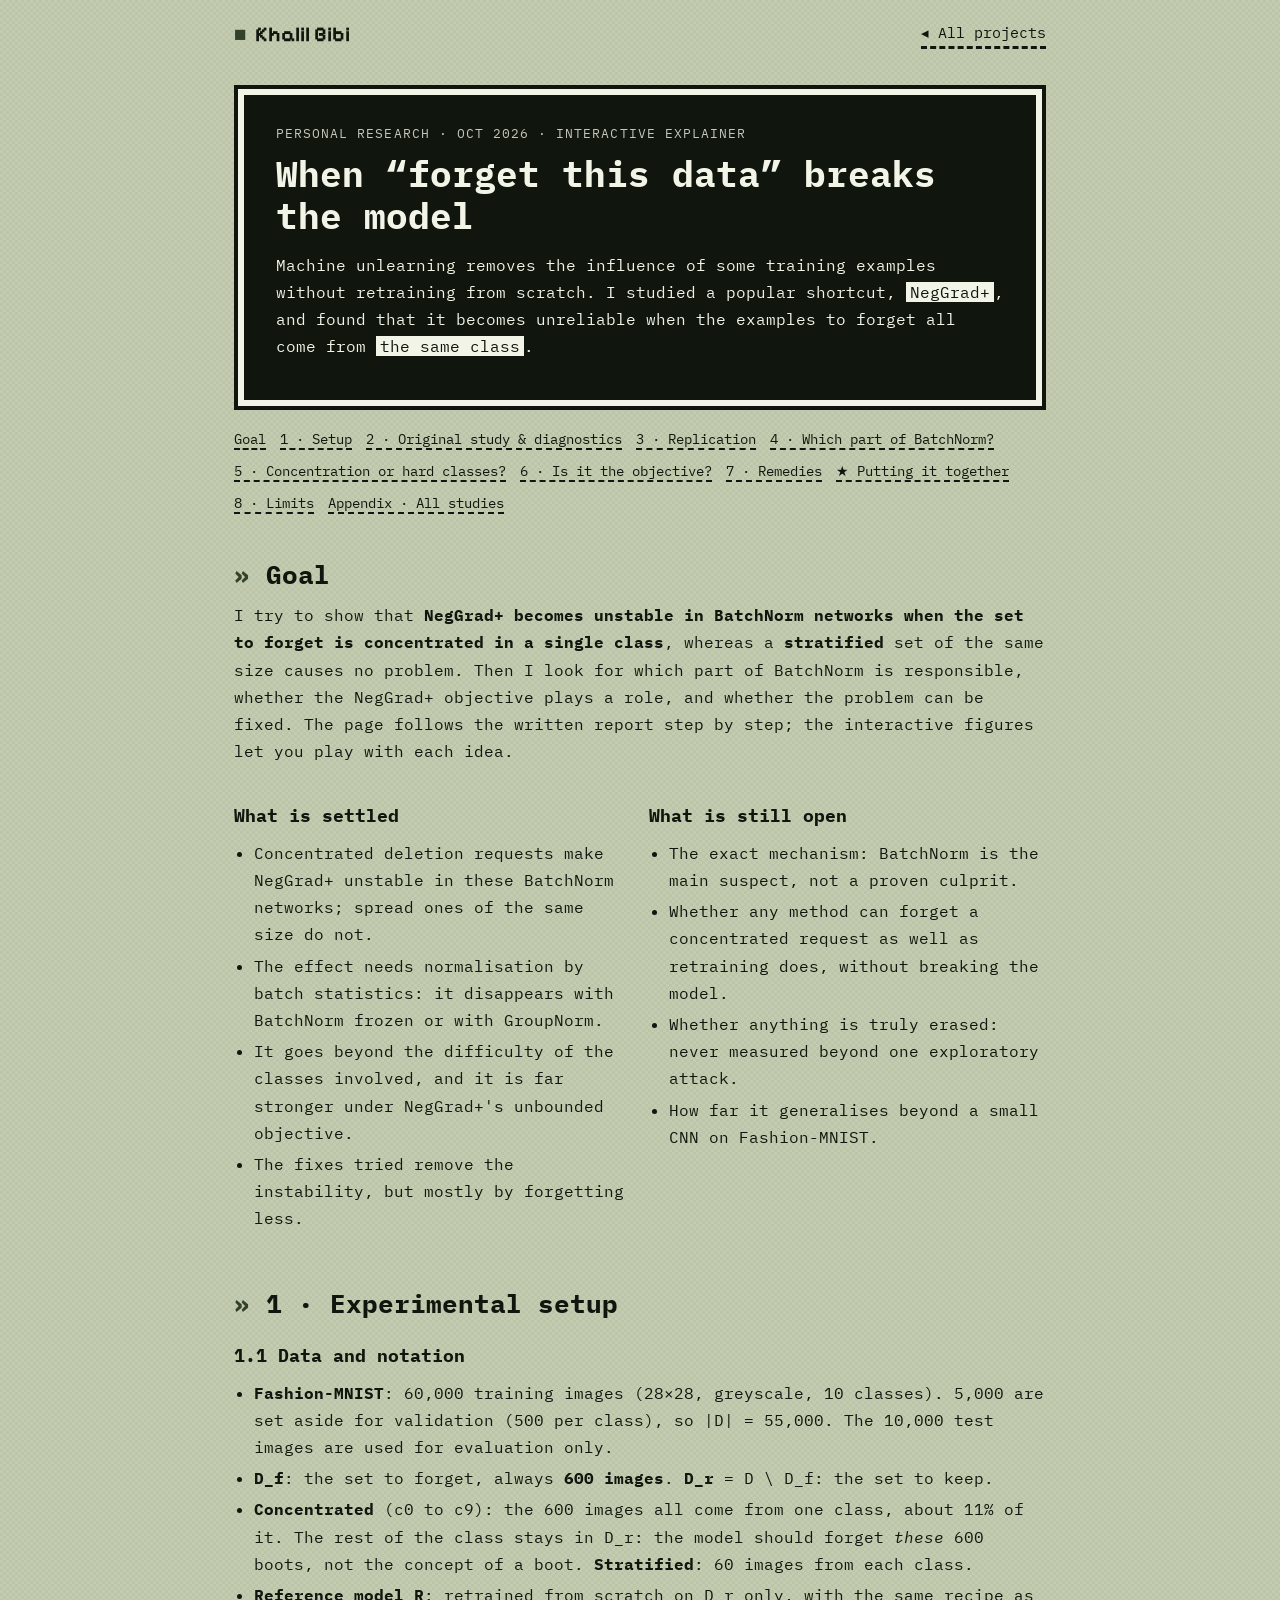
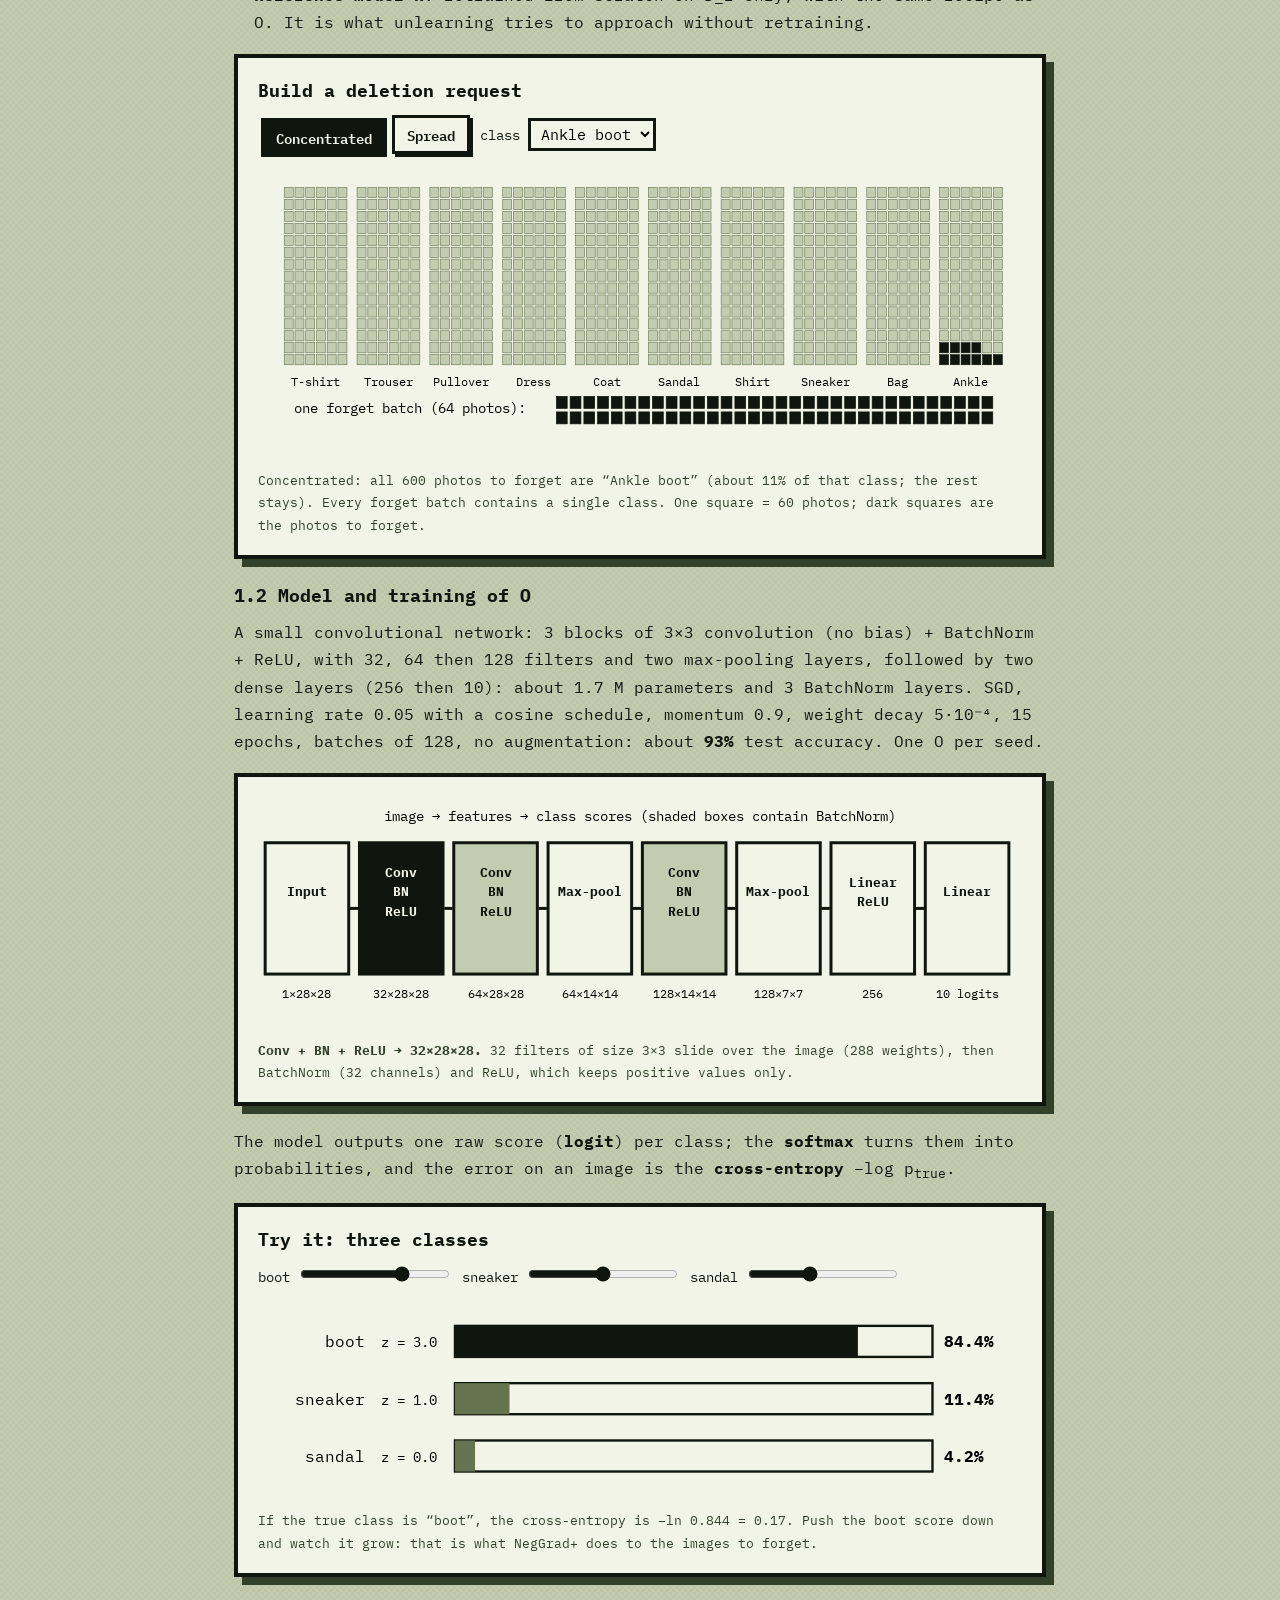
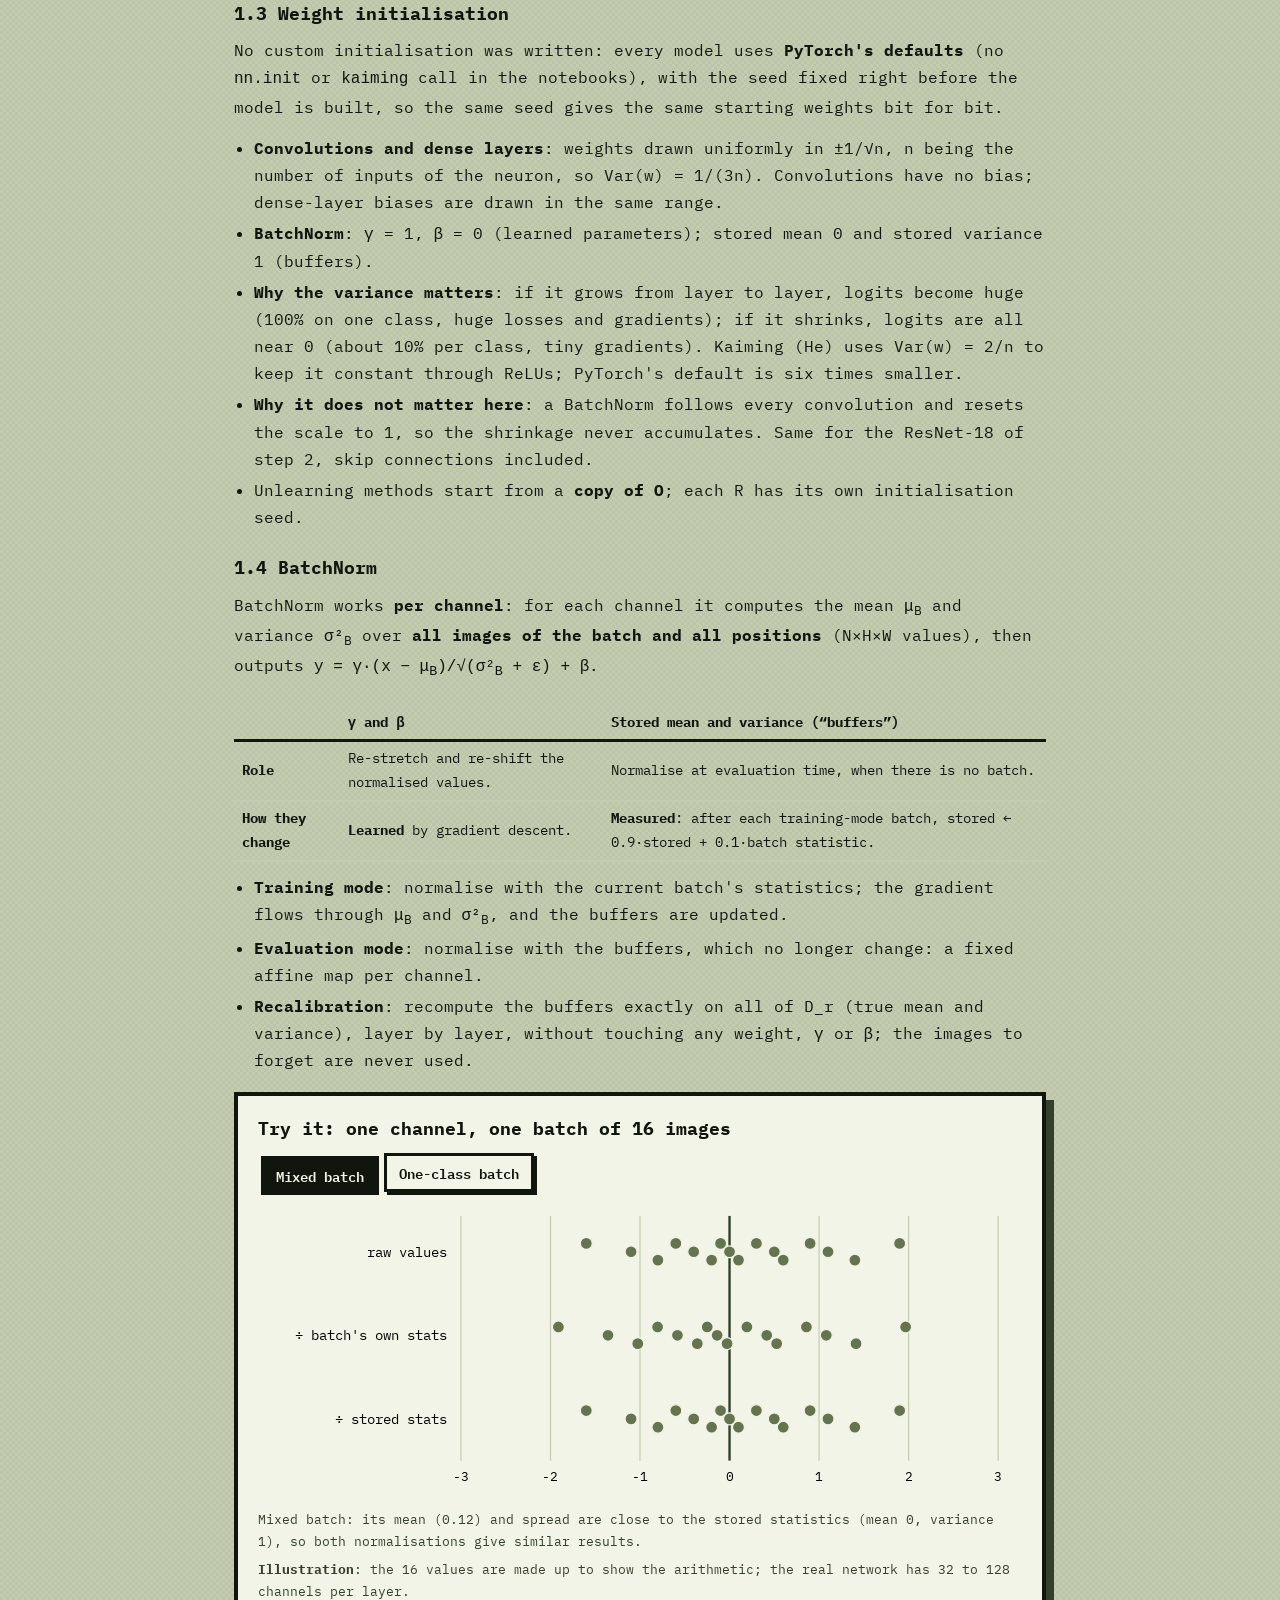
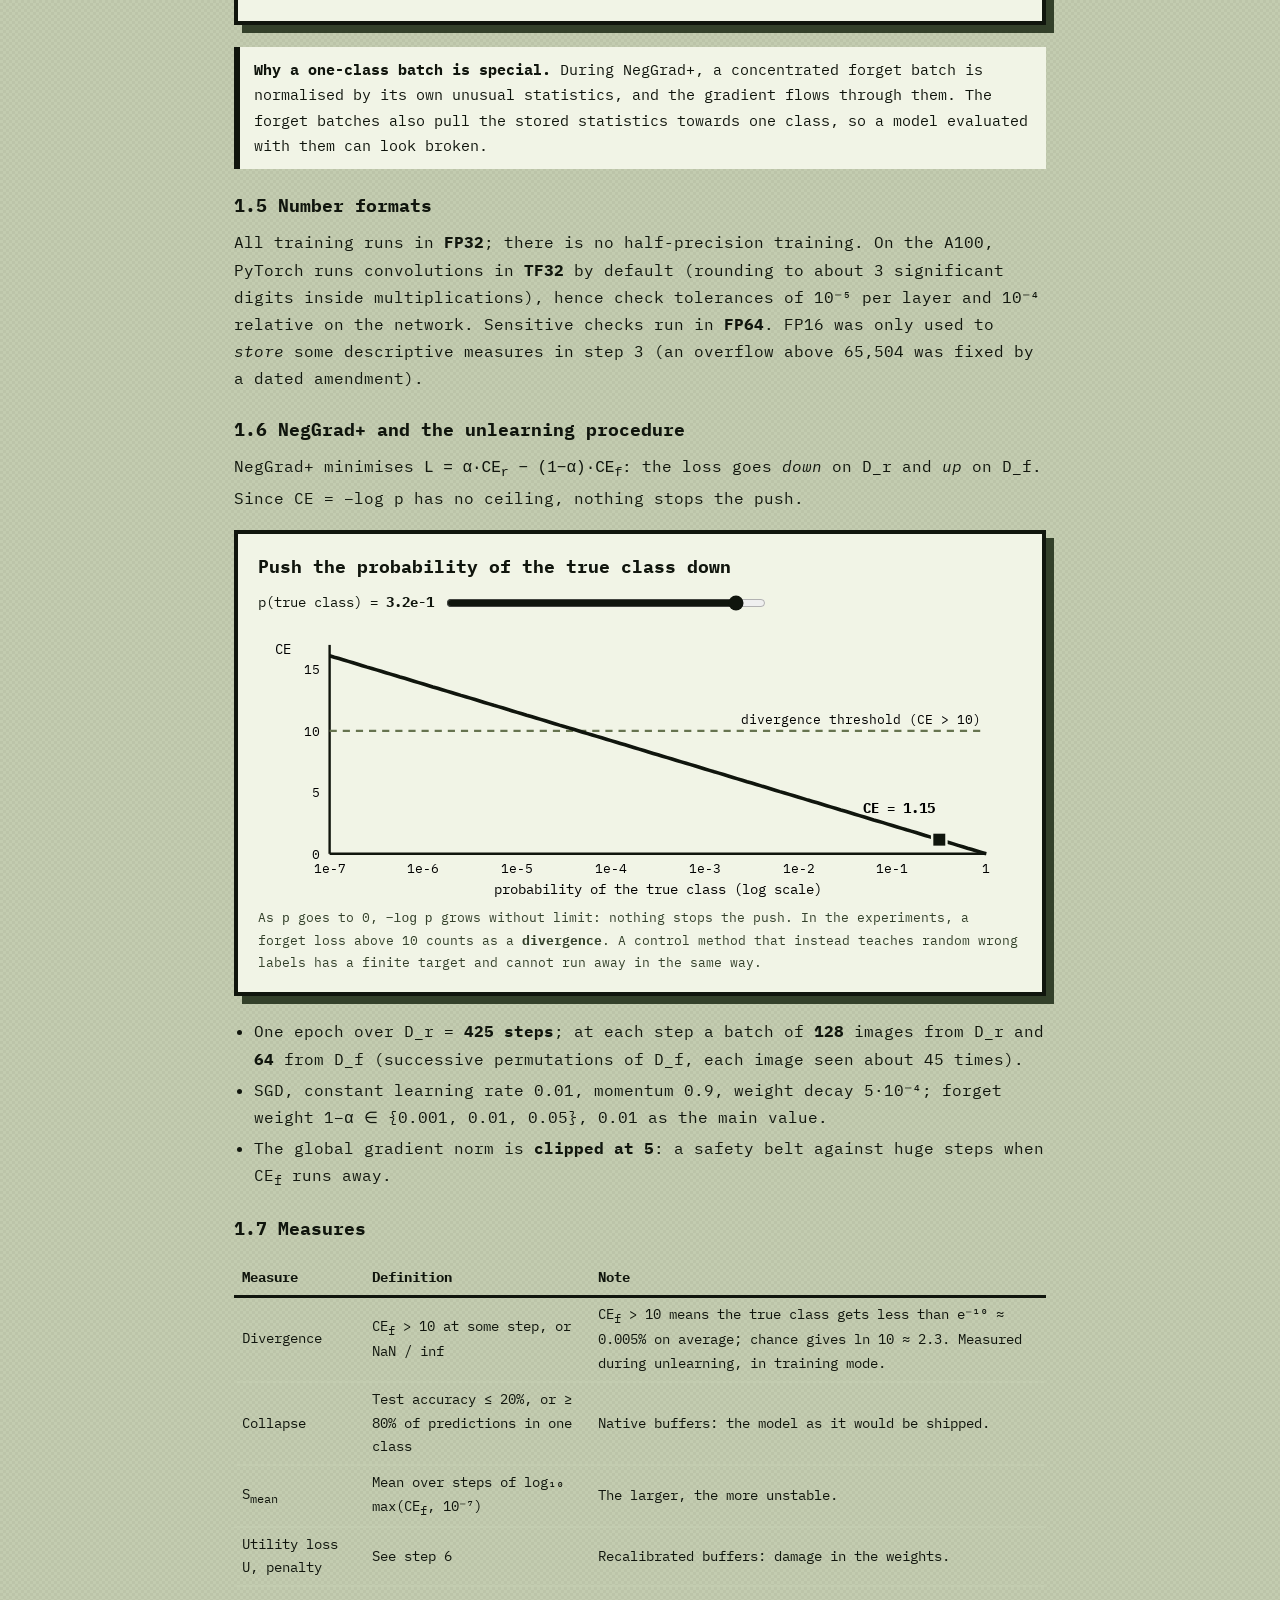
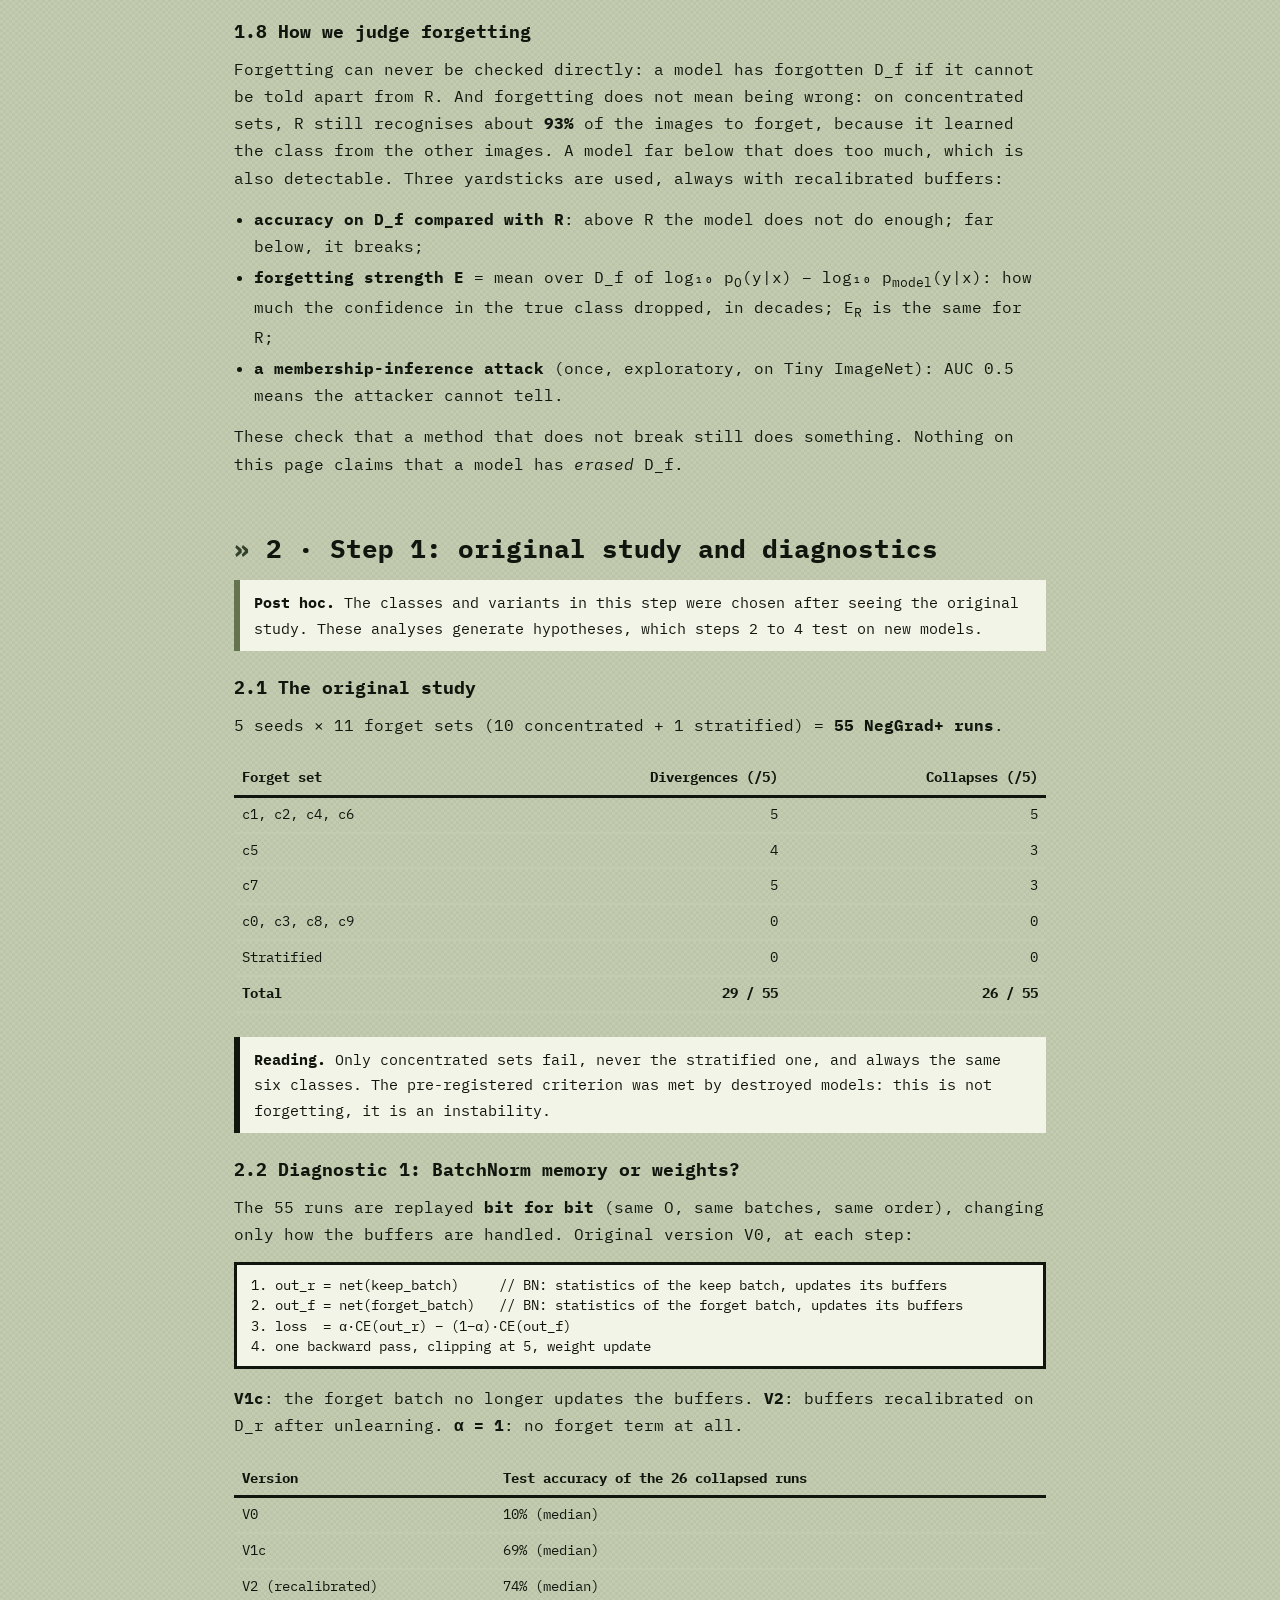
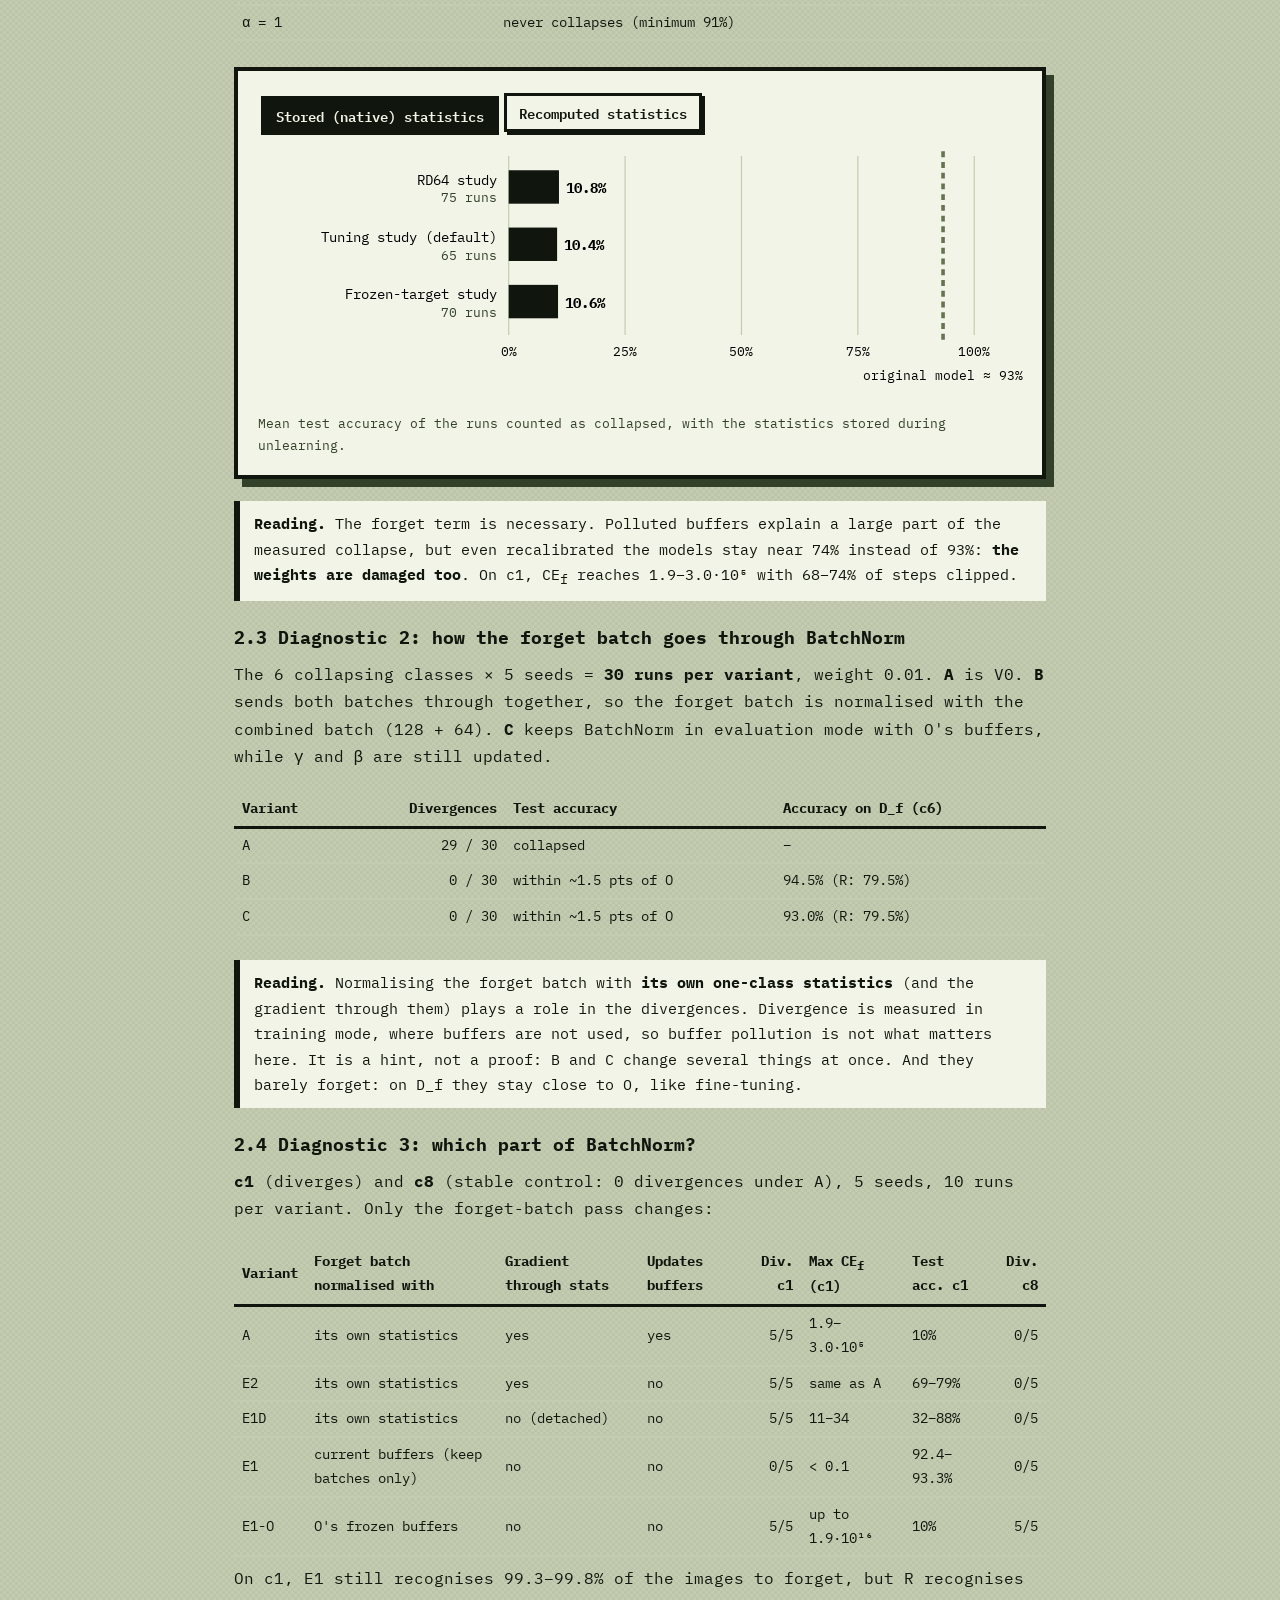
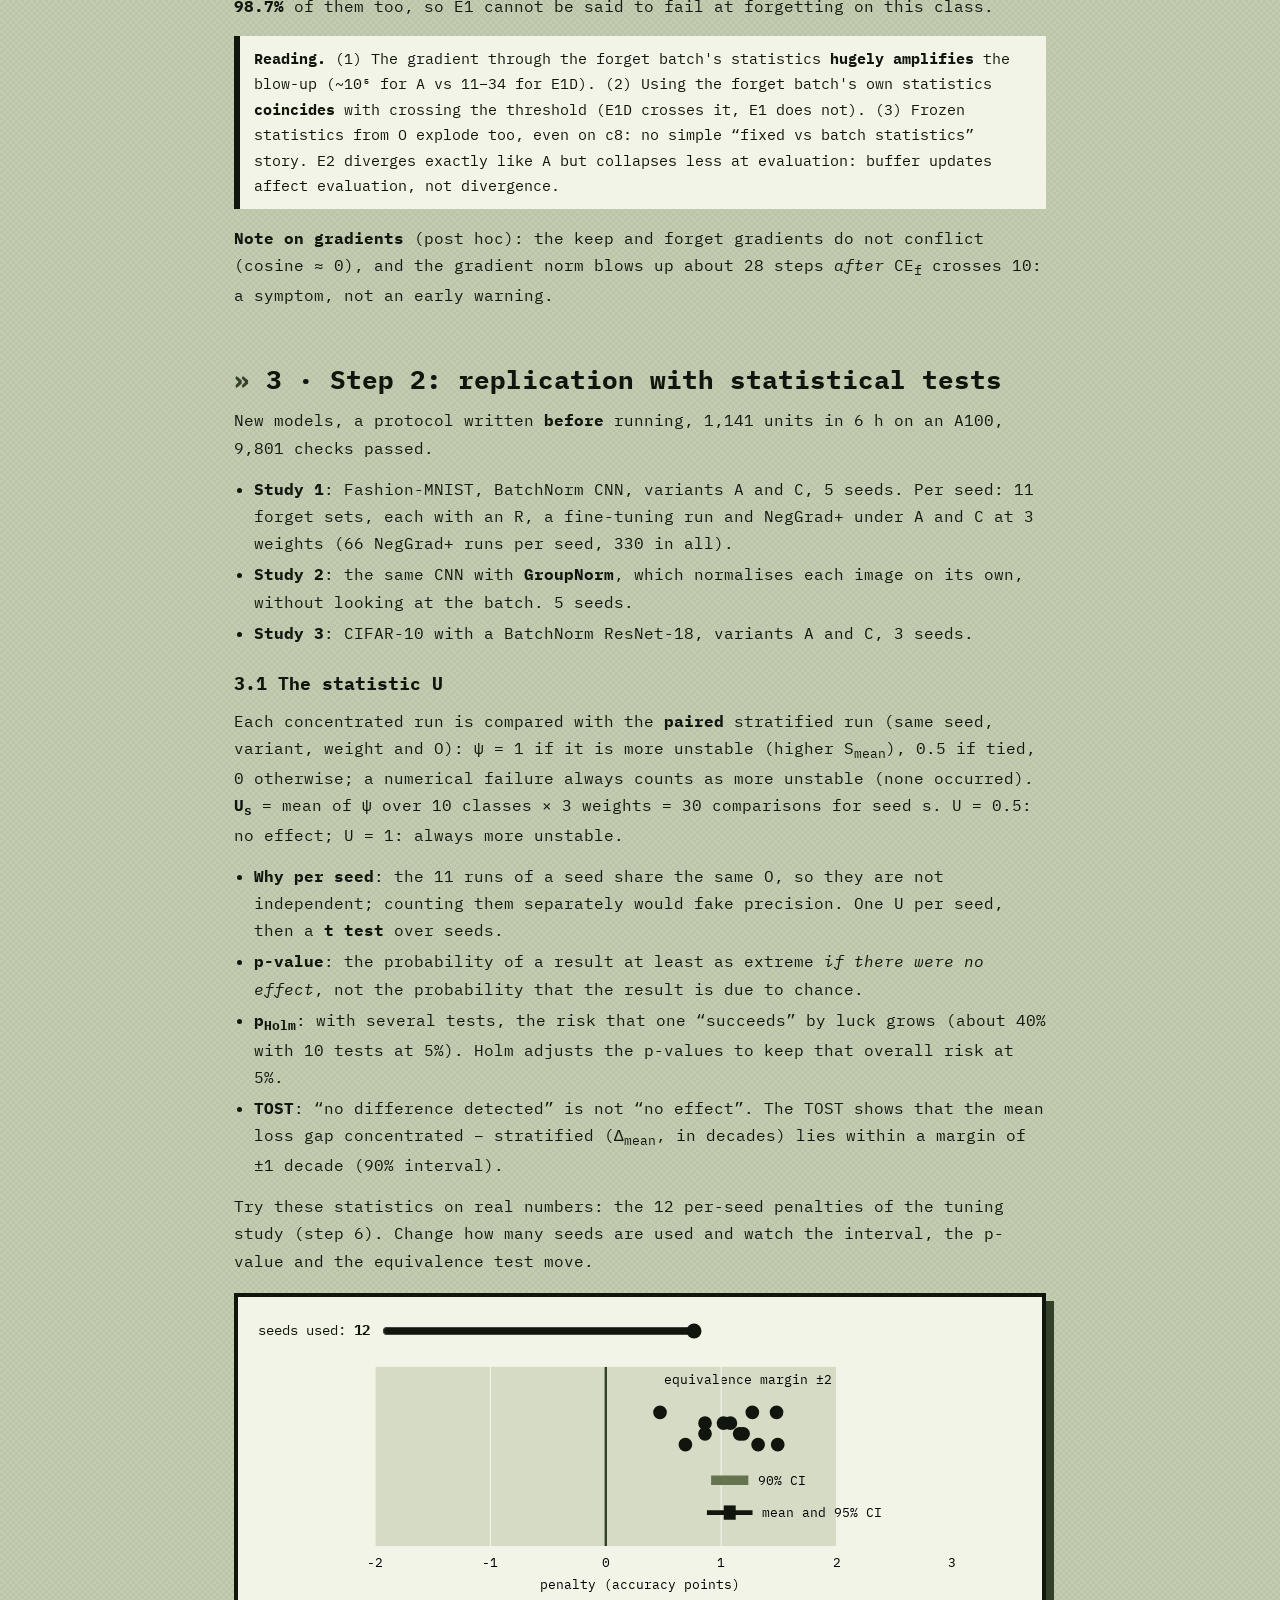
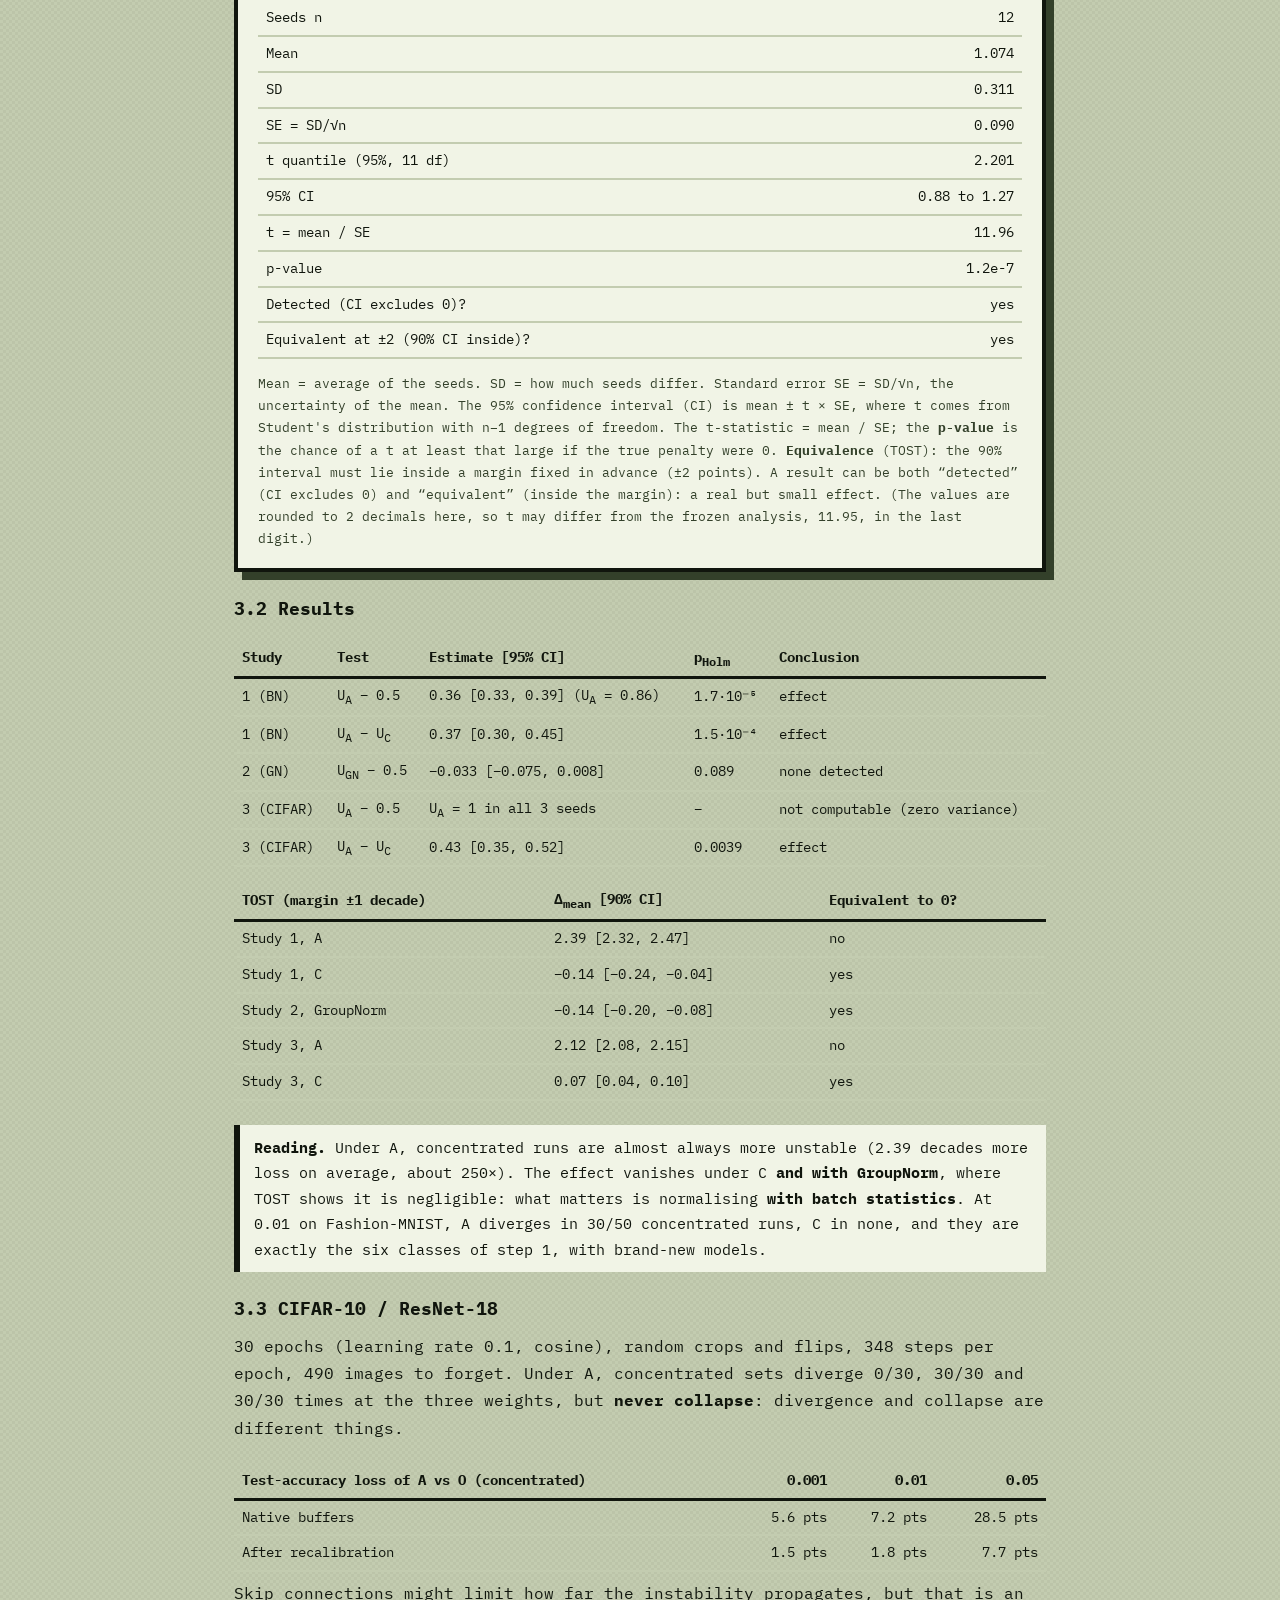
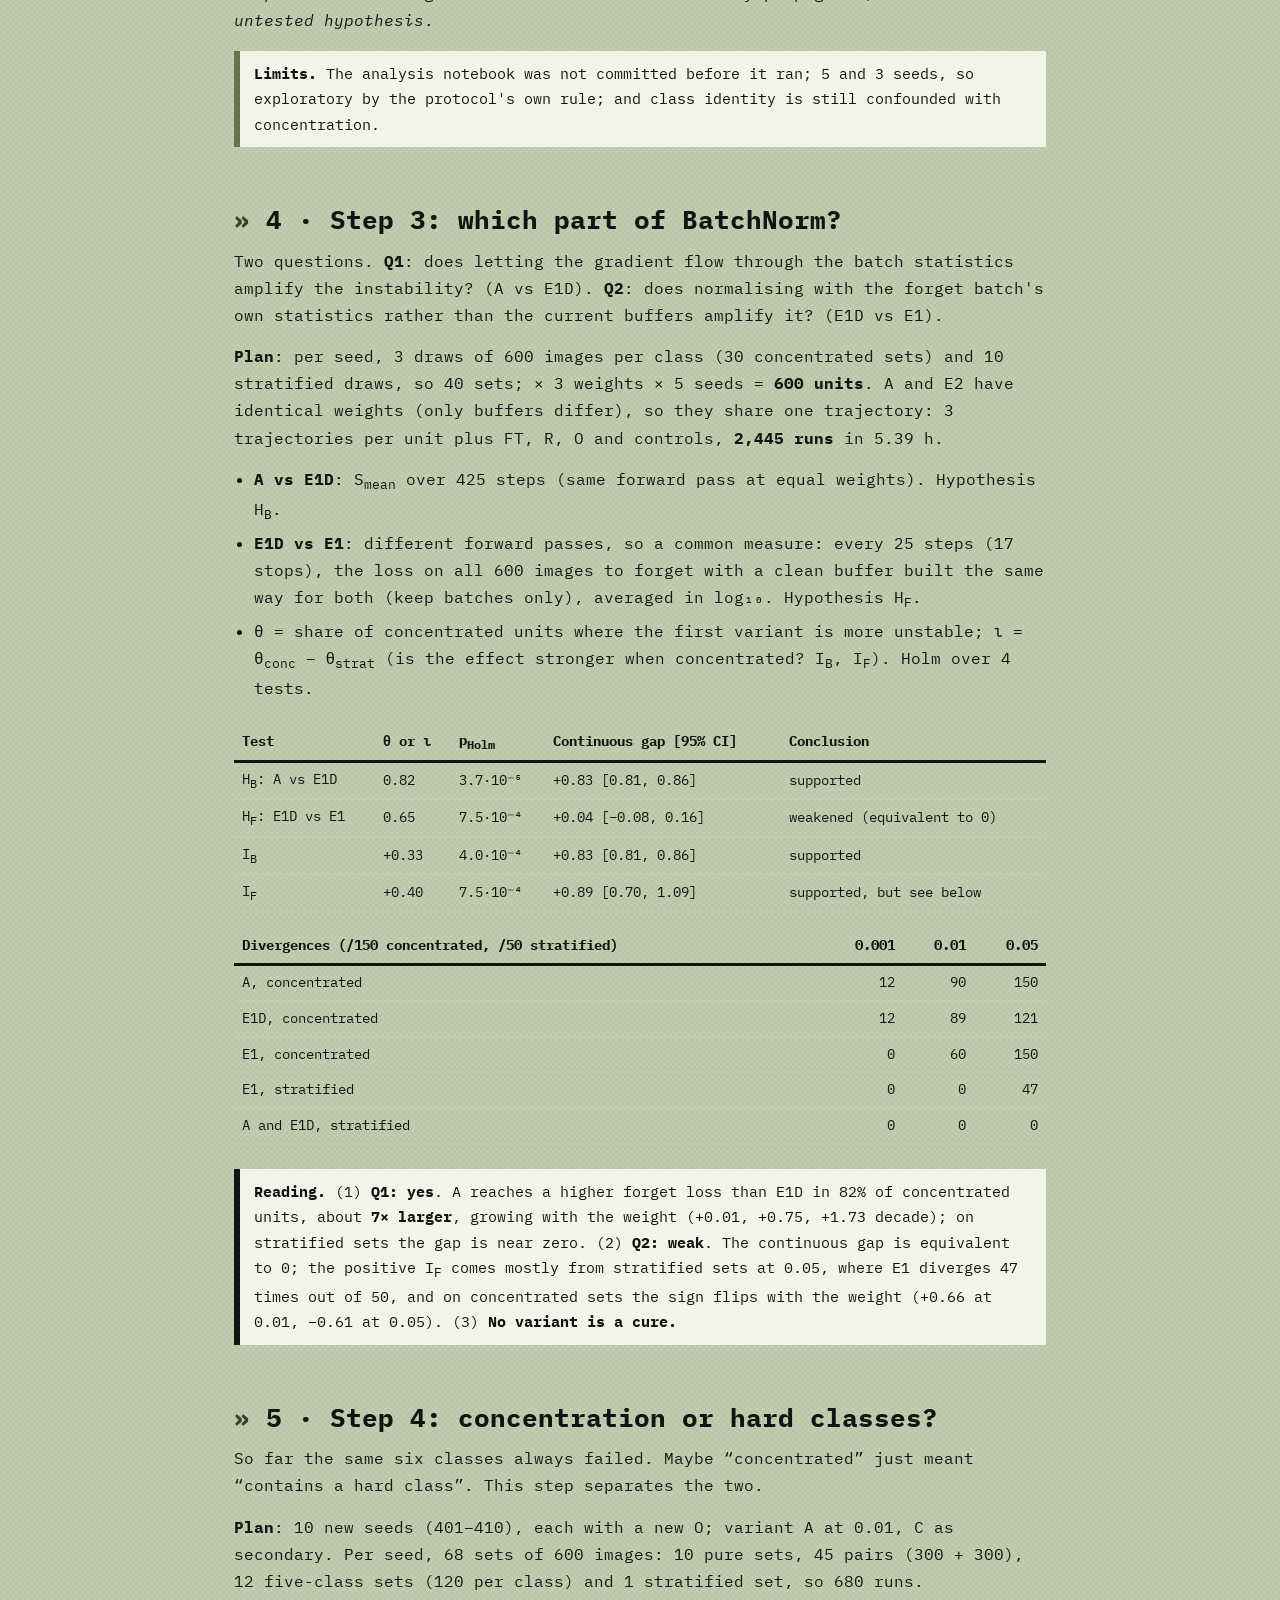
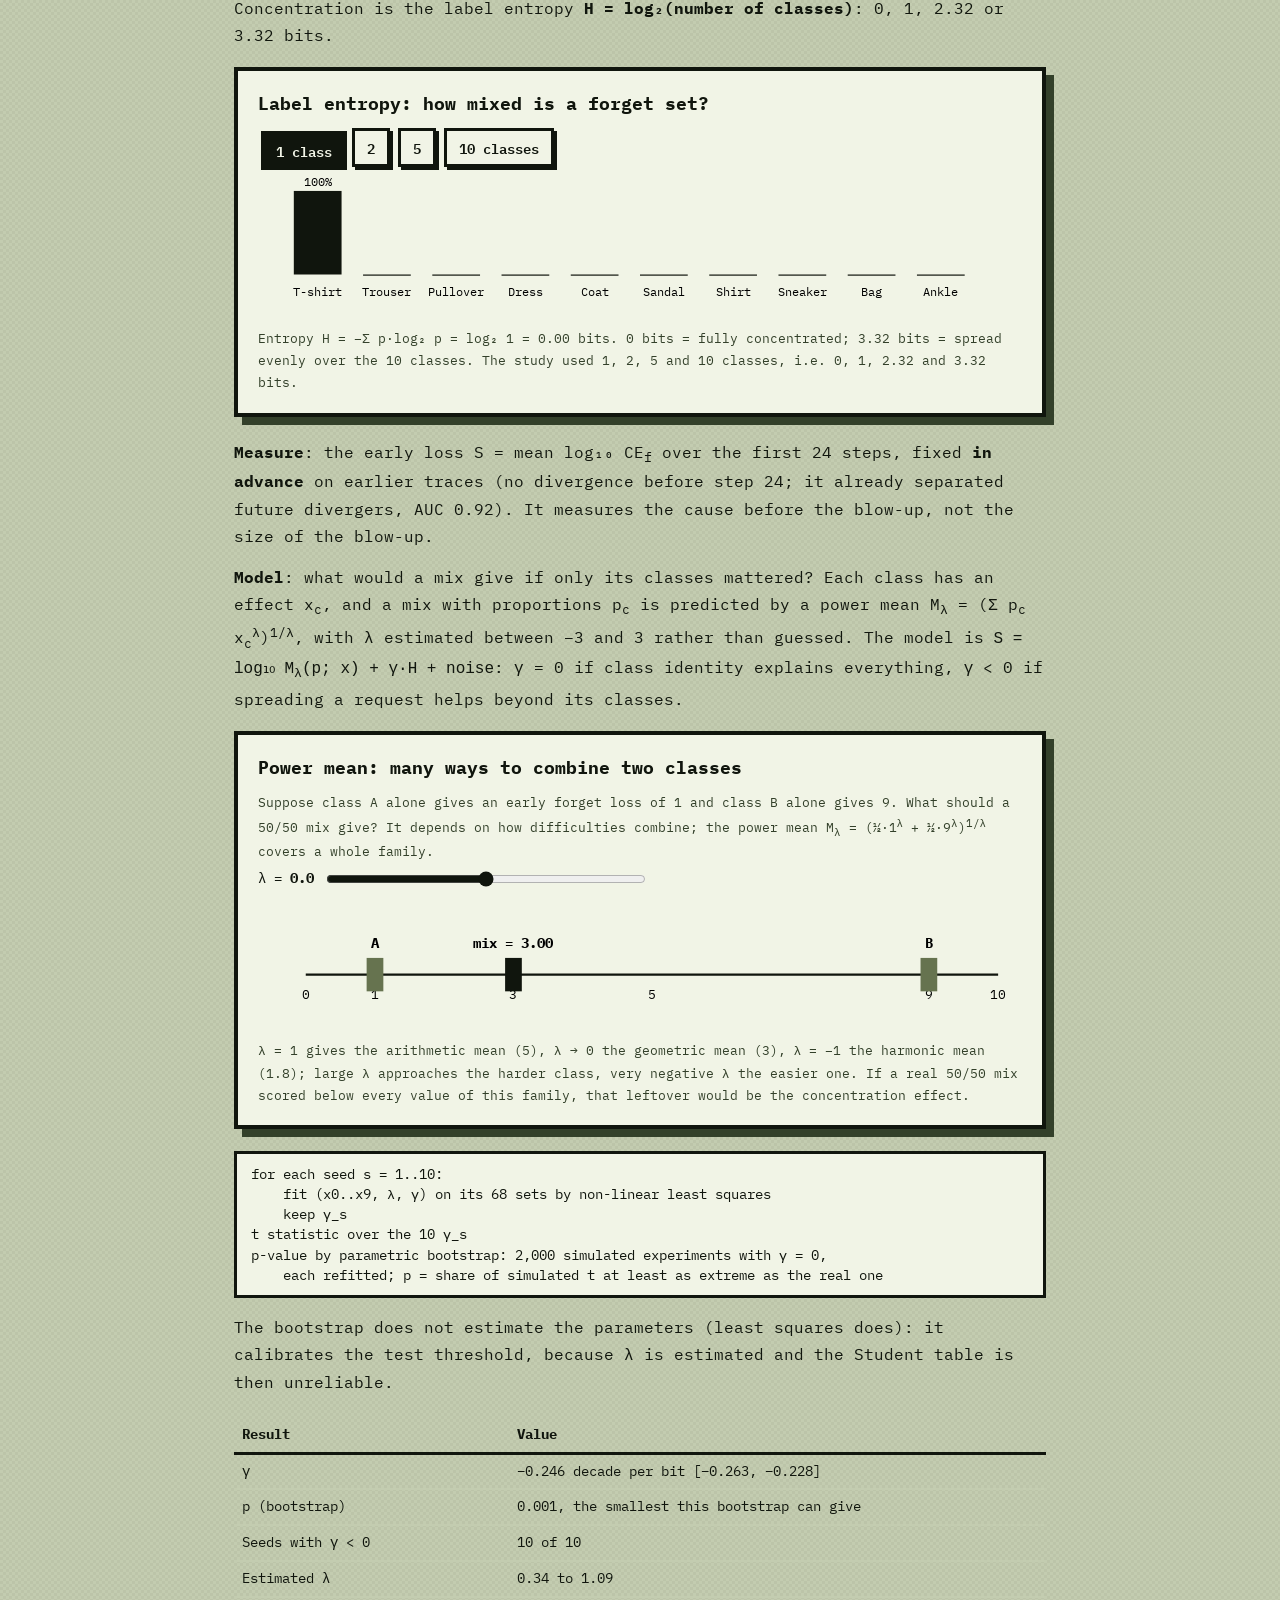
==== commit 7e36ae7b: "Restructure la page machine unlearning sur le plan du rapport La page suit maintenant le rapport éta" ====
--- a/research/machine-unlearning.html
+++ b/research/machine-unlearning.html
@@ -20,202 +20,58 @@
     <p>Machine unlearning removes the influence of some training examples without retraining from scratch. I studied a popular shortcut, <strong>NegGrad+</strong>, and found that it becomes unreliable when the examples to forget all come from <strong>the same class</strong>.</p>
   </div>
   <ul class="toc">
-    <li><a href="#status">0 · Where the project stands</a></li>
-    <li><a href="#basics">★ The basics, from zero</a></li>
-    <li><a href="#setting">1 · The setting</a></li>
-    <li><a href="#why">2 · Why it can run away</a></li>
-    <li><a href="#findings">3 · What I found</a></li>
-    <li><a href="#fixes">4 · Can it be avoided?</a></li>
-    <li><a href="#trap">5 · A measurement trap</a></li>
-    <li><a href="#evidence">★ Is it real, and is it BatchNorm?</a></li>
-    <li><a href="#studies">6 · Every study, in order</a></li>
-    <li><a href="#defs">7 · Definitions</a></li>
-    <li><a href="#method">8 · How it was done</a></li>
-    <li><a href="#checked">9 · How it was checked</a></li>
-    <li><a href="#lessons">10 · Lessons and limits</a></li>
+    <li><a href="#goal">Goal</a></li>
+    <li><a href="#setup">1 · Setup</a></li>
+    <li><a href="#step1">2 · Original study &amp; diagnostics</a></li>
+    <li><a href="#step2">3 · Replication</a></li>
+    <li><a href="#step3">4 · Which part of BatchNorm?</a></li>
+    <li><a href="#step4">5 · Concentration or hard classes?</a></li>
+    <li><a href="#step5">6 · Is it the objective?</a></li>
+    <li><a href="#step6">7 · Remedies</a></li>
+    <li><a href="#evidence">★ Putting it together</a></li>
+    <li><a href="#limits">8 · Limits</a></li>
+    <li><a href="#studies">Appendix · All studies</a></li>
   </ul>
 </div></header>
 
 <main class="wrap">
 
-<section id="status">
-  <h2>Where the project stands</h2>
+<section id="goal">
+  <h2>Goal</h2>
+  <p>I try to show that <b>NegGrad+ becomes unstable in BatchNorm networks when the set to forget is concentrated in a single class</b>, whereas a <b>stratified</b> set of the same size causes no problem. Then I look for which part of BatchNorm is responsible, whether the NegGrad+ objective plays a role, and whether the problem can be fixed. The page follows the written report step by step; the interactive figures let you play with each idea.</p>
   <div class="two">
     <div>
       <h3>What is settled</h3>
       <ul class="list">
-        <li>In these BatchNorm networks, concentrated deletion requests make NegGrad+ unreliable; spread ones of the same size do not.</li>
-        <li>The effect goes beyond the difficulty of the classes involved, and is far stronger under NegGrad+ than under a bounded control.</li>
-        <li>The fixes tried (BatchNorm changes, a bounded target, per-class tuning) protect accuracy, but mostly by forgetting less.</li>
+        <li>Concentrated deletion requests make NegGrad+ unstable in these BatchNorm networks; spread ones of the same size do not.</li>
+        <li>The effect needs normalisation by batch statistics: it disappears with BatchNorm frozen or with GroupNorm.</li>
+        <li>It goes beyond the difficulty of the classes involved, and it is far stronger under NegGrad+'s unbounded objective.</li>
+        <li>The fixes tried remove the instability, but mostly by forgetting less.</li>
       </ul>
     </div>
     <div>
       <h3>What is still open</h3>
       <ul class="list">
-        <li>Why: BatchNorm is the main suspect, but no study isolated a mechanism.</li>
+        <li>The exact mechanism: BatchNorm is the main suspect, not a proven culprit.</li>
         <li>Whether any method can forget a concentrated request as well as retraining does, without breaking the model.</li>
-        <li>Whether any of this measures real erasure or privacy: it was never tested.</li>
+        <li>Whether anything is truly erased: never measured beyond one exploratory attack.</li>
         <li>How far it generalises beyond a small CNN on Fashion-MNIST.</li>
       </ul>
     </div>
   </div>
-
-  <h3>What I would do next <span class="timeline-note">(ideas, none of them run)</span></h3>
-  <ol class="steps">
-    <li><b>Run the PCGrad study</b> already frozen on 17 October: does resolving conflicts between the “keep” and “forget” gradients improve the trade-off?</li>
-    <li><b>Swap BatchNorm for GroupNorm or LayerNorm across the whole chain</b>: so far GroupNorm was tested only in the replication (where the effect vanished), never with the fixes or the forgetting measures.</li>
-    <li><b>Measure forgetting properly</b> for the fixes (membership inference, distance to the retrained model), since they may only look good because they act weakly.</li>
-    <li><b>Try other unlearning methods</b> on concentrated requests, to see whether the problem is specific to NegGrad+.</li>
-    <li><b>Predict risky requests</b>: check on existing data whether simple batch statistics, computed before unlearning, flag the requests that will fail.</li>
-    <li><b>Close the gaps of the audit</b>: replay the original study with recalibrated evaluation, and recover the raw Tiny ImageNet tables.</li>
-  </ol>
-</section>
-
-<section id="basics">
-  <h2>The basics, from zero</h2>
-  <p>Everything you need to follow the rest of the page, with no prior knowledge: what the model is, how it learns, what BatchNorm does, and the statistics behind every number.</p>
-
-  <h3 id="b-net">1 · An image classifier gives a score to each class</h3>
-  <p>The model looks at a 28×28 grey image and outputs 10 numbers, one per class (t-shirt, trouser, …, ankle boot). These raw scores are called <b>logits</b>. The <b>softmax</b> turns them into probabilities that add up to 1: <code>p<sub>k</sub> = e<sup>z<sub>k</sub></sup> / Σ<sub>j</sub> e<sup>z<sub>j</sub></sup></code>. The error on one image is the <b>cross-entropy</b> <code>−log p<sub>true</sub></code>: close to 0 when the model is confident and right, very large when it gives the true class a tiny probability.</p>
-  <div class="panel">
-    <h3>Try it: three classes</h3>
-    <div class="controls">
-      <label>boot <input id="z0" type="range" min="-4" max="6" step="0.1" value="3" style="width:150px"></label>
-      <label>sneaker <input id="z1" type="range" min="-4" max="6" step="0.1" value="1" style="width:150px"></label>
-      <label>sandal <input id="z2" type="range" min="-4" max="6" step="0.1" value="0" style="width:150px"></label>
-    </div>
-    <svg class="fig" id="figSoft" viewBox="0 0 640 170" role="img" aria-label="Logits turned into probabilities by the softmax"></svg>
-    <p class="hint" id="softText"></p>
-  </div>
-
-  <h3 id="b-cnn">2 · The network used: a small CNN with BatchNorm</h3>
-  <p>A <b>convolutional neural network</b> slides small 3×3 filters over the image to detect local patterns (edges, then textures, then shapes). The one used in almost every study has 1.7 million parameters. Click a layer.</p>
-  <div class="panel">
-    <svg class="fig" id="figCNN" viewBox="0 0 640 200" role="img" aria-label="Layers of the CNN, clickable"></svg>
-    <p class="hint" id="cnnText"></p>
-  </div>
-  <p>The original model <b>O</b> is trained for 15 passes over the 55,000 images (epochs), in batches of 128, with stochastic gradient descent (learning rate 0.05 decreasing along a cosine curve, momentum 0.9, weight decay 5·10⁻⁴). It reaches about 93% accuracy on the 10,000 test images. A fresh <b>O</b> is trained for every seed.</p>
-
-  <h3 id="b-learn">3 · How a network learns, and how unlearning hijacks it</h3>
-  <p>Training repeats one move thousands of times: compute the error on a batch, compute its <b>gradient</b> (the direction in which each parameter would increase the error), and take a small step the other way: <code>θ ← θ − η·gradient</code>, where η is the <b>learning rate</b>. Unlearning reuses the same machinery for one epoch (425 steps) on the data to keep, in batches of 128, each step paired with a batch of 64 images to forget:</p>
+</section>
+
+<!-- =============================== 1. SETUP =============================== -->
+<section id="setup">
+  <h2>1 · Experimental setup</h2>
+
+  <h3 id="s-data">1.1 Data and notation</h3>
   <ul class="list">
-    <li><b>Fine-tuning</b> (reference): keep training on the data to keep only.</li>
-    <li><b>NegGrad+</b>: minimise <code>α·error(keep) − (1−α)·error(forget)</code>, i.e. also climb the error on the data to forget. The forget weight 1−α is small (0.001, 0.01 or 0.05) because climbing is dangerous.</li>
-    <li><b>Safety belt</b>: if the gradient is longer than 5, it is shortened to 5 (gradient clipping).</li>
-    <li><b>Retrained model R</b>: trained from scratch without the forgotten images; the ideal everyone tries to approach.</li>
+    <li><b>Fashion-MNIST</b>: 60,000 training images (28×28, greyscale, 10 classes). 5,000 are set aside for validation (500 per class), so |D| = 55,000. The 10,000 test images are used for evaluation only.</li>
+    <li><b>D_f</b>: the set to forget, always <b>600 images</b>. <b>D_r</b> = D \ D_f: the set to keep.</li>
+    <li><b>Concentrated</b> (c0 to c9): the 600 images all come from one class, about 11% of it. The rest of the class stays in D_r: the model should forget <em>these</em> 600 boots, not the concept of a boot. <b>Stratified</b>: 60 images from each class.</li>
+    <li><b>Reference model R</b>: retrained from scratch on D_r only, with the same recipe as O. It is what unlearning tries to approach without retraining.</li>
   </ul>
-
-  <h3 id="b-bn">4 · BatchNorm, and why a one-class batch is special</h3>
-  <p>Inside the network, each channel of each convolution produces numbers whose scale drifts during training. A <b>BatchNorm</b> layer recentres and rescales them using the statistics of the current batch: <code>x̂ = (x − mean) / √(variance + ε)</code>, then multiplies and shifts by two learned numbers. During training it uses the <b>batch's own</b> mean and variance and slowly updates a stored average (<code>stored ← 0.9·stored + 0.1·batch</code>); at test time it uses the stored average.</p>
-  <div class="panel">
-    <h3>Try it: one channel, one batch of 16 images</h3>
-    <div class="controls"><span class="seg" role="group" aria-label="Batch content">
-      <button type="button" data-b="mixed" aria-pressed="true">Mixed batch</button>
-      <button type="button" data-b="single" aria-pressed="false">One-class batch</button>
-    </span></div>
-    <svg class="fig" id="figBN" viewBox="0 0 640 250" role="img" aria-label="Values of one channel before and after BatchNorm"></svg>
-    <p class="hint" id="bnText"></p>
-    <p class="hint"><b>Illustration</b>: the 16 values are made up to show the arithmetic; the real network has 32 to 128 channels per layer.</p>
-  </div>
-  <p>Two consequences matter for this project. During NegGrad+, a one-class forget batch is normalised by its own unusual statistics, and the gradient flows through them. And the forget batches also pull the stored averages towards one class: if you then evaluate the model with those stored statistics, it can look broken. <b>Recalibration</b> means recomputing the stored statistics exactly on the data to keep, without touching any weight; most results here use it.</p>
-
-  <h3 id="b-bn2">4b · The two kinds of numbers inside BatchNorm</h3>
-  <p>Each BatchNorm layer works <b>channel by channel</b> (32, 64 or 128 channels here), and each channel holds two pairs of numbers that are updated in completely different ways.</p>
-  <div class="scroll"><table class="data">
-    <thead><tr><th></th><th>γ and β (scale and shift)</th><th>Stored mean and variance (“buffers”)</th></tr></thead>
-    <tbody>
-      <tr><td><b>Role</b></td><td>After normalising, the layer outputs <code>y = γ·x̂ + β</code>, so the network can re-stretch and re-shift the values if that helps.</td><td>Used to normalise at evaluation time, when there is no batch to compute statistics on (one test image alone has no meaningful “batch mean”).</td></tr>
-      <tr><td><b>How they change</b></td><td><b>Learned</b> by gradient descent, like every other weight.</td><td><b>Not learned.</b> They are <em>measured</em>: after each training-mode batch, <code>stored ← 0.9·stored + 0.1·batch statistic</code>. No gradient ever touches them.</td></tr>
-      <tr><td><b>Start</b></td><td>γ = 1, β = 0 (the layer only normalises).</td><td>mean = 0, variance = 1.</td></tr>
-    </tbody>
-  </table></div>
-  <p>The stored mean is a <b>moving average</b>. With batch means of 2.0, 2.2 and 1.8, it goes 0 → 0.20 → 0.40 → 0.54 → … and settles near 2.0. The newest batch counts for 10%, and a batch 20 steps old counts for about 1%, so the memory mostly reflects the last 10–20 batches.</p>
-  <div class="note"><b>Why concentrated requests corrupt it</b> (made-up numbers). After training, the stored mean of a channel is about 2.0. During NegGrad+ with implementation A, every forget batch also goes through BatchNorm in training mode. If a one-class batch of boots has a mean of 5.0 on that channel, one forget pass gives 0.9·2.0 + 0.1·5.0 = 2.30, the next retained pass pulls it back only to 2.27, and over 425 steps the memory drifts towards “an average boot”. At test time <em>every</em> image (t-shirts, bags…) is normalised with that drifted memory, so the model looks broken.</div>
-  <p><b>Recalibration, exactly.</b> It is not the 0.9 / 0.1 rule. A copy of the model is put in evaluation mode, without gradients; all the retained data D_r is passed through, and the <em>true</em> mean and variance over all images (the population moments) are written into the buffers. This is done <b>layer by layer, in order</b>, because fixing layer 1 changes what layer 2 receives. Weights, γ and β are never touched, and a blocking check makes sure the images to forget are never used.</p>
-
-  <h3 id="b-init">4c · Where the starting weights come from</h3>
-  <p>No custom initialisation was written: every model uses PyTorch's defaults, but with the randomness fixed just before the model is built (<code>torch.manual_seed(g_init)</code>), so the same seed always gives bit-identical starting weights.</p>
-  <ul class="list">
-    <li><b>Convolutions and dense layers</b>: each weight is drawn uniformly in ±1/√n, where n is the number of inputs of the neuron. The more inputs a neuron sums, the smaller each weight must be, otherwise the sum blows up. For this CNN: ±0.333 (first conv, 9 inputs), ±0.059 (second, 288), ±0.042 (third, 576), ±0.013 (first dense layer, 6,272), ±0.063 (output, 256). Convolutions have no bias: the β of the BatchNorm that follows plays that role.</li>
-    <li><b>BatchNorm</b>: γ = 1, β = 0, stored mean 0, stored variance 1.</li>
-    <li><b>Why it did not matter much</b>: “He” (Kaiming) initialisation uses a weight variance of 2/n so that the signal keeps the same variance from layer to layer through ReLUs. PyTorch's default gives 1/(3n), so without normalisation the variance would shrink by about 6× per layer. Here a BatchNorm follows every convolution and resets the scale to 1, so the shrinkage never accumulates; only the last two dense layers feel it.</li>
-    <li><b>Which seed for which model</b>: seeds are derived from names with SHA-256 (e.g. “prefix | seed 3 | init_O”), so every model gets its own independent randomness and nothing collides. The original model O has one seed for its weights and another for the order of images. Each retrained model R has its own initialisation seed per forget set, like a genuine retraining from scratch. Unlearning methods never re-initialise: they start from a <b>copy of O's trained weights</b>. This is what made bit-for-bit replays of the diagnostics possible.</li>
-  </ul>
-
-  <h3 id="b-fp">4d · Number formats: FP32, with two surprises</h3>
-  <p>Training runs in <b>FP32</b> (32-bit floats: about 7 significant digits, values up to 3.4·10³⁸). There is no half-precision training. Even NegGrad+'s explosions (forget loss up to about 10⁵) stay far from the FP32 ceiling.</p>
-  <ul class="list">
-    <li><b>Hidden TF32 on the A100.</b> On this GPU, PyTorch runs convolutions in TF32 by default: values are stored in FP32, but rounded to about 3 significant digits inside the multiplications. It is faster, slightly less exact, and the rounding errors add up from layer to layer. Two pilots stopped on unit tests whose tolerance (10⁻⁵ on the whole network) was too strict for this. The dated amendments set 10⁻⁵ for one layer and 10⁻⁴ relative for the full network. Deterministic cuDNN makes runs <em>reproducible</em>, not exact.</li>
-    <li><b>FP64 where precision matters.</b> Checks of the stored statistics, gradient norms (sums of millions of squares) and weight distances are computed in double precision (about 16 digits).</li>
-    <li><b>An FP16 overflow, in storage only.</b> To save space, some descriptive BatchNorm statistics were first <em>saved</em> in FP16, whose maximum is 65,504. In the pilot of the BatchNorm study, some values exceeded it and were stored as infinity; an amendment switched them to FP32. Probabilities stayed in FP16 since they lie between 0 and 1. Training and main measures were never affected.</li>
-  </ul>
-
-  <h3 id="b-stats">5 · The statistics, with the real data</h3>
-  <p>Every study is repeated with several <b>seeds</b>: a seed fixes all the randomness (initial weights, image order, which images are forgotten), so each seed is an independent rerun with its own model. One seed gives one number; the statistics are done on these numbers. Below are the 12 real values of the tuning study's penalty (how many more accuracy points concentrated requests cost than spread ones). Change how many seeds are used.</p>
-  <div class="panel">
-    <div class="controls"><label for="nSeeds">seeds used: <output id="nOut"></output></label><input id="nSeeds" type="range" min="2" max="12" step="1" value="12"></div>
-    <svg class="fig" id="figStats" viewBox="0 0 640 200" role="img" aria-label="Seed values, mean, confidence intervals and equivalence margin"></svg>
-    <div class="scroll"><table class="data" id="statTable"></table></div>
-    <p class="hint">Mean = average of the seeds. SD = how much seeds differ. Standard error SE = SD/√n, the uncertainty of the mean. The 95% confidence interval (CI) is mean ± t × SE, where t comes from Student's distribution with n−1 degrees of freedom. The t-statistic = mean / SE; the <b>p-value</b> is the chance of a t at least that large if the true penalty were 0. <b>Equivalence</b> (TOST): the 90% interval must lie inside a margin fixed in advance (±2 points). A result can be both “detected” (CI excludes 0) and “equivalent” (inside the margin): a real but small effect. (The values are rounded to 2 decimals here, so t may differ from the frozen analysis, 11.95, in the last digit.)</p>
-  </div>
-  <ul class="list">
-    <li><b>Why seeds, not images or runs?</b> The 11 runs of one seed (10 concentrated, 1 spread) all start from the same model O. If that O is a bit unusual, all 11 runs are. Counting them as 11 independent observations would fake precision, so each seed gives <b>one</b> number, and comparisons are <b>paired</b> within a seed (each seed is compared with itself, which removes the seed-to-seed variability).</li>
-    <li><b>Why a p-value, in words</b>: “if there were no effect, how often would chance alone give a result this strong?” p = 1.7·10⁻⁵ means about 2 times in 100,000.</li>
-    <li><b>Why Holm (the “p<sub>Holm</sub>” values)</b>: if you run 10 tests at the 5% level on effects that do not exist, the chance that at least one of them “succeeds” by luck is about 40%. Holm sorts the p-values and makes each test stricter (the smallest is multiplied by the number of tests, the next by one less, and so on), so that the chance of <em>any</em> false alarm in the family stays at 5%. Every study with several tests reports Holm-adjusted p-values.</li>
-    <li><b>Why TOST (equivalence)</b>: “no effect detected” does not mean “no effect”: with few seeds, a real effect can go unseen. TOST proves the opposite claim, that the effect is <em>smaller</em> than a margin fixed in advance (1 decade in the replication, ±2 points in the tuning study). It passes when the 90% interval lies entirely inside the margin. It is how GroupNorm and C were shown to have essentially no concentration effect, and how the tuned penalty (0.88–1.27) was shown to be small even though it is not zero.</li>
-    <li><b>Why a bootstrap sometimes</b>: when part of the model is estimated from the data (like λ in the concentration model), the usual Student table is no longer reliable. A parametric bootstrap simulates thousands of fake experiments with no effect, refits each one, and reads the p-value from how often a fake result is as extreme as the real one.</li>
-    <li><b>Power</b>: before a study, thousands of fake studies are simulated to find how many seeds are needed to detect a given effect at least 80% of the time (this is why studies use 12 or 14 seeds rather than 10). <b>Calibration</b>: the same simulations <em>without</em> any effect check that the test raises false alarms only about 5% of the time (upper Clopper–Pearson bound ≤ 0.07). This is what caught a flawed test in study 10 before it was used.</li>
-  </ul>
-
-  <h3 id="b-model">6 · The concentration model: entropy and power means</h3>
-  <p>To separate “concentrated” from “made of hard classes”, two tools were needed.</p>
-  <div class="panel">
-    <h3>Label entropy: how mixed is a forget set?</h3>
-    <div class="controls"><span class="seg" role="group" aria-label="Number of classes">
-      <button type="button" data-k="1" aria-pressed="true">1 class</button><button type="button" data-k="2" aria-pressed="false">2</button>
-      <button type="button" data-k="5" aria-pressed="false">5</button><button type="button" data-k="10" aria-pressed="false">10 classes</button>
-    </span></div>
-    <svg class="fig" id="figH" viewBox="0 0 640 120" role="img" aria-label="Class proportions and label entropy"></svg>
-    <p class="hint" id="hText"></p>
-  </div>
-  <div class="panel">
-    <h3>Power mean: many ways to combine two classes</h3>
-    <p class="hint">Suppose class A alone gives an early forget loss of 1 and class B alone gives 9. What should a 50/50 mix give? It depends on how difficulties combine; the power mean M<sub>λ</sub> = (½·1<sup>λ</sup> + ½·9<sup>λ</sup>)<sup>1/λ</sup> covers a whole family.</p>
-    <div class="controls"><label for="lam">λ = <output id="lamOut"></output></label><input id="lam" type="range" min="-3" max="3" step="0.1" value="0"></div>
-    <svg class="fig" id="figM" viewBox="0 0 640 110" role="img" aria-label="Power mean of two class difficulties"></svg>
-    <p class="hint" id="mText"></p>
-  </div>
-  <p>The study fitted, for each seed, <code>early loss = log₁₀ M<sub>λ</sub>(class mix) + γ·entropy + noise</code>, letting λ take its best value between −3 and 3. Whatever the combination rule, something was left over: <b>γ = −0.246</b> decade per bit. Going from 1 class (0 bits) to 10 classes (3.32 bits) therefore lowers the early forget loss by about 0.246 × 3.32 ≈ 0.82 decade, a factor of about 6.6, <em>beyond</em> what the classes themselves predict.</p>
-
-  <h3 id="b-values">7 · All the values, in plain words</h3>
-  <div class="scroll"><table class="data">
-    <thead><tr><th>Value</th><th>Study</th><th>What it means</th></tr></thead>
-    <tbody>
-      <tr><td class="num">26 / 55</td><td>original</td><td>runs ending at ≤ 20% accuracy, all concentrated: the “success” came from broken-looking models.</td></tr>
-      <tr><td class="num">29 / 30</td><td>diagnostic 2</td><td>concentrated tasks that diverged with the original implementation A; 0 / 30 with B or C.</td></tr>
-      <tr><td class="num">0.86</td><td>replication</td><td>share of concentrated runs more unstable than the paired spread run (0.5 would mean no difference).</td></tr>
-      <tr><td class="num">30 / 50</td><td>replication</td><td>concentrated runs that diverged at weight 0.01 (spread: never).</td></tr>
-      <tr><td class="num">62 / 100, 67 / 450</td><td>concentration</td><td>divergences with 1-class and 2-class forget sets; none with 5 or 10 classes.</td></tr>
-      <tr><td class="num">γ = −0.246</td><td>concentration</td><td>early forget loss falls by 0.246 decade per bit of mixing, beyond class difficulty (95% CI −0.263 to −0.228).</td></tr>
-      <tr><td class="num">0.705 vs 0.053</td><td>gradient measure</td><td>how much concentration raises the typical gradient size (decades) under NegGrad+ vs random labels: ≈5× vs ≈1.13×.</td></tr>
-      <tr><td class="num">0.652</td><td>gradient measure</td><td>their difference, positive in all 10 seeds (95% CI 0.607–0.696).</td></tr>
-      <tr><td class="num">0 / 60 / 150</td><td>BatchNorm study</td><td>E1 divergences out of 150 concentrated runs at weights 0.001 / 0.01 / 0.05: no single variant is a cure.</td></tr>
-      <tr><td class="num">0.0288</td><td>Tiny ImageNet</td><td>same gradient contrast on harder data: positive in every seed and class, but much smaller.</td></tr>
-      <tr><td class="num">0.388</td><td>Tiny ImageNet</td><td>membership-inference AUC for NegGrad+ (0.5 = chance): an inversion, not erasure.</td></tr>
-      <tr><td class="num">0.670</td><td>statistics source</td><td>how much borrowing retained-batch statistics changes the early loss of mixed vs one-class sets (decades).</td></tr>
-      <tr><td class="num">16.2</td><td>frozen target</td><td>extra concentration penalty of NegGrad+ over the bounded target (points); but the bounded target barely forgot.</td></tr>
-      <tr><td class="num">13.7</td><td>RD64</td><td>penalty removed by the bundled BatchNorm fix (points), in all 14 seeds; divergences 84 / 140 → 0 / 140.</td></tr>
-      <tr><td class="num">1.07 vs 14.2</td><td>tuning</td><td>penalty with per-class settings vs default settings (points); only 3 / 10 classes reached the retrained model's strength.</td></tr>
-      <tr><td class="num">10.8% → 74.2%</td><td>audit</td><td>mean test accuracy of “collapsed” runs before and after recomputing BatchNorm statistics (original model ≈ 93%).</td></tr>
-    </tbody>
-  </table></div>
-</section>
-
-<section id="setting">
-  <h2>The setting</h2>
-  <p>A small convolutional network is trained on <b>Fashion-MNIST</b> (55,000 photos of clothes, 10 classes). Then 600 of these photos must be forgotten. The gold standard is a model <b>retrained from scratch</b> without them; approximate methods try to get close to it much faster.</p>
-  <p>The question is simple: with the same number of photos to forget, does it matter whether they all come from one class (<b>concentrated</b>) or are spread evenly over the ten classes (<b>spread</b>)? In the concentrated case, the other photos of that class stay in the training data: the model should forget <em>these</em> 600 boots, not boots in general.</p>
-
   <div class="panel">
     <h3>Build a deletion request</h3>
     <div class="controls">
@@ -228,24 +84,308 @@
     <svg class="fig" id="figSet" viewBox="0 0 640 250" role="img" aria-label="The ten classes of the dataset, with the photos to forget highlighted"></svg>
     <p class="hint" id="setText"></p>
   </div>
-  <p>During unlearning, the photos to forget are fed to the network in batches of 64. Each <b>BatchNorm</b> layer rescales its signals using the mean and variance of the current batch. A concentrated request therefore produces batches made of a single class, whose statistics are very different from those of a normal, mixed batch. That turned out to matter.</p>
-</section>
-
-<section id="why">
-  <h2>Why NegGrad+ can run away</h2>
-  <p>NegGrad+ minimises <code>α·CE(keep) − (1−α)·CE(forget)</code>: it keeps practising on the data that stays, and pushes the error on the data to forget <em>up</em>. The error used is the cross-entropy, <code>CE = −log p</code>, where <code>p</code> is the probability the model gives to the true class.</p>
+
+  <h3 id="s-model">1.2 Model and training of O</h3>
+  <p>A small convolutional network: 3 blocks of 3×3 convolution (no bias) + BatchNorm + ReLU, with 32, 64 then 128 filters and two max-pooling layers, followed by two dense layers (256 then 10): about 1.7 M parameters and 3 BatchNorm layers. SGD, learning rate 0.05 with a cosine schedule, momentum 0.9, weight decay 5·10⁻⁴, 15 epochs, batches of 128, no augmentation: about <b>93%</b> test accuracy. One O per seed.</p>
+  <div class="panel">
+    <svg class="fig" id="figCNN" viewBox="0 0 640 200" role="img" aria-label="Layers of the CNN, clickable"></svg>
+    <p class="hint" id="cnnText"></p>
+  </div>
+  <p>The model outputs one raw score (<b>logit</b>) per class; the <b>softmax</b> turns them into probabilities, and the error on an image is the <b>cross-entropy</b> −log p<sub>true</sub>.</p>
+  <div class="panel">
+    <h3>Try it: three classes</h3>
+    <div class="controls">
+      <label>boot <input id="z0" type="range" min="-4" max="6" step="0.1" value="3" style="width:150px"></label>
+      <label>sneaker <input id="z1" type="range" min="-4" max="6" step="0.1" value="1" style="width:150px"></label>
+      <label>sandal <input id="z2" type="range" min="-4" max="6" step="0.1" value="0" style="width:150px"></label>
+    </div>
+    <svg class="fig" id="figSoft" viewBox="0 0 640 170" role="img" aria-label="Logits turned into probabilities by the softmax"></svg>
+    <p class="hint" id="softText"></p>
+  </div>
+
+  <h3 id="s-init">1.3 Weight initialisation</h3>
+  <p>No custom initialisation was written: every model uses <b>PyTorch's defaults</b> (no <code>nn.init</code> or <code>kaiming</code> call in the notebooks), with the seed fixed right before the model is built, so the same seed gives the same starting weights bit for bit.</p>
+  <ul class="list">
+    <li><b>Convolutions and dense layers</b>: weights drawn uniformly in ±1/√n, n being the number of inputs of the neuron, so Var(w) = 1/(3n). Convolutions have no bias; dense-layer biases are drawn in the same range.</li>
+    <li><b>BatchNorm</b>: γ = 1, β = 0 (learned parameters); stored mean 0 and stored variance 1 (buffers).</li>
+    <li><b>Why the variance matters</b>: if it grows from layer to layer, logits become huge (100% on one class, huge losses and gradients); if it shrinks, logits are all near 0 (about 10% per class, tiny gradients). Kaiming (He) uses Var(w) = 2/n to keep it constant through ReLUs; PyTorch's default is six times smaller.</li>
+    <li><b>Why it does not matter here</b>: a BatchNorm follows every convolution and resets the scale to 1, so the shrinkage never accumulates. Same for the ResNet-18 of step 2, skip connections included.</li>
+    <li>Unlearning methods start from a <b>copy of O</b>; each R has its own initialisation seed.</li>
+  </ul>
+
+  <h3 id="s-bn">1.4 BatchNorm</h3>
+  <p>BatchNorm works <b>per channel</b>: for each channel it computes the mean μ<sub>B</sub> and variance σ²<sub>B</sub> over <b>all images of the batch and all positions</b> (N×H×W values), then outputs <code>y = γ·(x − μ<sub>B</sub>)/√(σ²<sub>B</sub> + ε) + β</code>.</p>
+  <div class="scroll"><table class="data">
+    <thead><tr><th></th><th>γ and β</th><th>Stored mean and variance (“buffers”)</th></tr></thead>
+    <tbody>
+      <tr><td><b>Role</b></td><td>Re-stretch and re-shift the normalised values.</td><td>Normalise at evaluation time, when there is no batch.</td></tr>
+      <tr><td><b>How they change</b></td><td><b>Learned</b> by gradient descent.</td><td><b>Measured</b>: after each training-mode batch, stored ← 0.9·stored + 0.1·batch statistic.</td></tr>
+    </tbody>
+  </table></div>
+  <ul class="list">
+    <li><b>Training mode</b>: normalise with the current batch's statistics; the gradient flows through μ<sub>B</sub> and σ²<sub>B</sub>, and the buffers are updated.</li>
+    <li><b>Evaluation mode</b>: normalise with the buffers, which no longer change: a fixed affine map per channel.</li>
+    <li><b>Recalibration</b>: recompute the buffers exactly on all of D_r (true mean and variance), layer by layer, without touching any weight, γ or β; the images to forget are never used.</li>
+  </ul>
+  <div class="panel">
+    <h3>Try it: one channel, one batch of 16 images</h3>
+    <div class="controls"><span class="seg" role="group" aria-label="Batch content">
+      <button type="button" data-b="mixed" aria-pressed="true">Mixed batch</button>
+      <button type="button" data-b="single" aria-pressed="false">One-class batch</button>
+    </span></div>
+    <svg class="fig" id="figBN" viewBox="0 0 640 250" role="img" aria-label="Values of one channel before and after BatchNorm"></svg>
+    <p class="hint" id="bnText"></p>
+    <p class="hint"><b>Illustration</b>: the 16 values are made up to show the arithmetic; the real network has 32 to 128 channels per layer.</p>
+  </div>
+  <div class="note"><b>Why a one-class batch is special.</b> During NegGrad+, a concentrated forget batch is normalised by its own unusual statistics, and the gradient flows through them. The forget batches also pull the stored statistics towards one class, so a model evaluated with them can look broken.</div>
+
+  <h3 id="s-fp">1.5 Number formats</h3>
+  <p>All training runs in <b>FP32</b>; there is no half-precision training. On the A100, PyTorch runs convolutions in <b>TF32</b> by default (rounding to about 3 significant digits inside multiplications), hence check tolerances of 10⁻⁵ per layer and 10⁻⁴ relative on the network. Sensitive checks run in <b>FP64</b>. FP16 was only used to <em>store</em> some descriptive measures in step 3 (an overflow above 65,504 was fixed by a dated amendment).</p>
+
+  <h3 id="s-ng">1.6 NegGrad+ and the unlearning procedure</h3>
+  <p>NegGrad+ minimises <code>L = α·CE<sub>r</sub> − (1−α)·CE<sub>f</sub></code>: the loss goes <em>down</em> on D_r and <em>up</em> on D_f. Since CE = −log p has no ceiling, nothing stops the push.</p>
   <div class="panel">
     <h3>Push the probability of the true class down</h3>
     <div class="controls"><label for="pSlider">p(true class) = <output id="pOut"></output></label><input id="pSlider" type="range" min="-7" max="0" step="0.05" value="-0.5" aria-label="log10 of the probability"></div>
     <svg class="fig" id="figCE" viewBox="0 0 640 230" role="img" aria-label="Cross-entropy as a function of the probability of the true class"></svg>
     <p class="hint">As <code>p</code> goes to 0, <code>−log p</code> grows without limit: nothing stops the push. In the experiments, a forget loss above 10 counts as a <b>divergence</b>. A control method that instead teaches random wrong labels has a finite target and cannot run away in the same way.</p>
   </div>
-</section>
-
-<section id="findings">
-  <h2>What I found</h2>
-  <h3>1 · Concentration makes NegGrad+ unstable</h3>
-  <p>In a prospective study with 10 independent repetitions (seeds) and 68 mixes of 1, 2, 5 or 10 classes, NegGrad+ diverged mostly when the request was concentrated. Hover the bars.</p>
+  <ul class="list">
+    <li>One epoch over D_r = <b>425 steps</b>; at each step a batch of <b>128</b> images from D_r and <b>64</b> from D_f (successive permutations of D_f, each image seen about 45 times).</li>
+    <li>SGD, constant learning rate 0.01, momentum 0.9, weight decay 5·10⁻⁴; forget weight 1−α ∈ {0.001, 0.01, 0.05}, 0.01 as the main value.</li>
+    <li>The global gradient norm is <b>clipped at 5</b>: a safety belt against huge steps when CE<sub>f</sub> runs away.</li>
+  </ul>
+
+  <h3 id="s-measures">1.7 Measures</h3>
+  <div class="scroll"><table class="data">
+    <thead><tr><th>Measure</th><th>Definition</th><th>Note</th></tr></thead>
+    <tbody>
+      <tr><td>Divergence</td><td>CE<sub>f</sub> &gt; 10 at some step, or NaN / inf</td><td>CE<sub>f</sub> &gt; 10 means the true class gets less than e⁻¹⁰ ≈ 0.005% on average; chance gives ln 10 ≈ 2.3. Measured during unlearning, in training mode.</td></tr>
+      <tr><td>Collapse</td><td>Test accuracy ≤ 20%, or ≥ 80% of predictions in one class</td><td>Native buffers: the model as it would be shipped.</td></tr>
+      <tr><td>S<sub>mean</sub></td><td>Mean over steps of log₁₀ max(CE<sub>f</sub>, 10⁻⁷)</td><td>The larger, the more unstable.</td></tr>
+      <tr><td>Utility loss U, penalty</td><td>See step 6</td><td>Recalibrated buffers: damage in the weights.</td></tr>
+    </tbody>
+  </table></div>
+
+  <h3 id="s-forget">1.8 How we judge forgetting</h3>
+  <p>Forgetting can never be checked directly: a model has forgotten D_f if it cannot be told apart from R. And forgetting does not mean being wrong: on concentrated sets, R still recognises about <b>93%</b> of the images to forget, because it learned the class from the other images. A model far below that does too much, which is also detectable. Three yardsticks are used, always with recalibrated buffers:</p>
+  <ul class="list">
+    <li><b>accuracy on D_f compared with R</b>: above R the model does not do enough; far below, it breaks;</li>
+    <li><b>forgetting strength E</b> = mean over D_f of log₁₀ p<sub>O</sub>(y|x) − log₁₀ p<sub>model</sub>(y|x): how much the confidence in the true class dropped, in decades; E<sub>R</sub> is the same for R;</li>
+    <li><b>a membership-inference attack</b> (once, exploratory, on Tiny ImageNet): AUC 0.5 means the attacker cannot tell.</li>
+  </ul>
+  <p>These check that a method that does not break still does something. Nothing on this page claims that a model has <em>erased</em> D_f.</p>
+</section>
+
+<!-- =============================== 2. STEP 1 =============================== -->
+<section id="step1">
+  <h2>2 · Step 1: original study and diagnostics</h2>
+  <div class="note warn"><b>Post hoc.</b> The classes and variants in this step were chosen after seeing the original study. These analyses generate hypotheses, which steps 2 to 4 test on new models.</div>
+
+  <h3>2.1 The original study</h3>
+  <p>5 seeds × 11 forget sets (10 concentrated + 1 stratified) = <b>55 NegGrad+ runs</b>.</p>
+  <div class="scroll"><table class="data">
+    <thead><tr><th>Forget set</th><th class="num">Divergences (/5)</th><th class="num">Collapses (/5)</th></tr></thead>
+    <tbody>
+      <tr><td>c1, c2, c4, c6</td><td class="num">5</td><td class="num">5</td></tr>
+      <tr><td>c5</td><td class="num">4</td><td class="num">3</td></tr>
+      <tr><td>c7</td><td class="num">5</td><td class="num">3</td></tr>
+      <tr><td>c0, c3, c8, c9</td><td class="num">0</td><td class="num">0</td></tr>
+      <tr><td>Stratified</td><td class="num">0</td><td class="num">0</td></tr>
+      <tr><td><b>Total</b></td><td class="num"><b>29 / 55</b></td><td class="num"><b>26 / 55</b></td></tr>
+    </tbody>
+  </table></div>
+  <div class="note"><b>Reading.</b> Only concentrated sets fail, never the stratified one, and always the same six classes. The pre-registered criterion was met by destroyed models: this is not forgetting, it is an instability.</div>
+
+  <h3>2.2 Diagnostic 1: BatchNorm memory or weights?</h3>
+  <p>The 55 runs are replayed <b>bit for bit</b> (same O, same batches, same order), changing only how the buffers are handled. Original version V0, at each step:</p>
+<pre class="code">1. out_r = net(keep_batch)     // BN: statistics of the keep batch, updates its buffers
+2. out_f = net(forget_batch)   // BN: statistics of the forget batch, updates its buffers
+3. loss  = α·CE(out_r) − (1−α)·CE(out_f)
+4. one backward pass, clipping at 5, weight update</pre>
+  <p><b>V1c</b>: the forget batch no longer updates the buffers. <b>V2</b>: buffers recalibrated on D_r after unlearning. <b>α = 1</b>: no forget term at all.</p>
+  <div class="scroll"><table class="data">
+    <thead><tr><th>Version</th><th>Test accuracy of the 26 collapsed runs</th></tr></thead>
+    <tbody>
+      <tr><td>V0</td><td>10% (median)</td></tr>
+      <tr><td>V1c</td><td>69% (median)</td></tr>
+      <tr><td>V2 (recalibrated)</td><td>74% (median)</td></tr>
+      <tr><td>α = 1</td><td>never collapses (minimum 91%)</td></tr>
+    </tbody>
+  </table></div>
+  <div class="panel">
+    <div class="controls"><span class="seg" role="group" aria-label="Evaluation">
+      <button type="button" data-ev="nat" aria-pressed="true">Stored (native) statistics</button>
+      <button type="button" data-ev="rec" aria-pressed="false">Recomputed statistics</button>
+    </span></div>
+    <svg class="fig" id="figTrap" viewBox="0 0 640 220" role="img" aria-label="Test accuracy of collapsed runs before and after recomputing BatchNorm statistics"></svg>
+    <p class="hint" id="trapText"></p>
+  </div>
+  <div class="note"><b>Reading.</b> The forget term is necessary. Polluted buffers explain a large part of the measured collapse, but even recalibrated the models stay near 74% instead of 93%: <b>the weights are damaged too</b>. On c1, CE<sub>f</sub> reaches 1.9–3.0·10⁵ with 68–74% of steps clipped.</div>
+
+  <h3>2.3 Diagnostic 2: how the forget batch goes through BatchNorm</h3>
+  <p>The 6 collapsing classes × 5 seeds = <b>30 runs per variant</b>, weight 0.01. <b>A</b> is V0. <b>B</b> sends both batches through together, so the forget batch is normalised with the combined batch (128 + 64). <b>C</b> keeps BatchNorm in evaluation mode with O's buffers, while γ and β are still updated.</p>
+  <div class="scroll"><table class="data">
+    <thead><tr><th>Variant</th><th class="num">Divergences</th><th>Test accuracy</th><th>Accuracy on D_f (c6)</th></tr></thead>
+    <tbody>
+      <tr><td>A</td><td class="num">29 / 30</td><td>collapsed</td><td>–</td></tr>
+      <tr><td>B</td><td class="num">0 / 30</td><td>within ~1.5 pts of O</td><td>94.5% (R: 79.5%)</td></tr>
+      <tr><td>C</td><td class="num">0 / 30</td><td>within ~1.5 pts of O</td><td>93.0% (R: 79.5%)</td></tr>
+    </tbody>
+  </table></div>
+  <div class="note"><b>Reading.</b> Normalising the forget batch with <b>its own one-class statistics</b> (and the gradient through them) plays a role in the divergences. Divergence is measured in training mode, where buffers are not used, so buffer pollution is not what matters here. It is a hint, not a proof: B and C change several things at once. And they barely forget: on D_f they stay close to O, like fine-tuning.</div>
+
+  <h3>2.4 Diagnostic 3: which part of BatchNorm?</h3>
+  <p><b>c1</b> (diverges) and <b>c8</b> (stable control: 0 divergences under A), 5 seeds, 10 runs per variant. Only the forget-batch pass changes:</p>
+  <div class="scroll"><table class="data">
+    <thead><tr><th>Variant</th><th>Forget batch normalised with</th><th>Gradient through stats</th><th>Updates buffers</th><th class="num">Div. c1</th><th>Max CE<sub>f</sub> (c1)</th><th>Test acc. c1</th><th class="num">Div. c8</th></tr></thead>
+    <tbody>
+      <tr><td>A</td><td>its own statistics</td><td>yes</td><td>yes</td><td class="num">5/5</td><td>1.9–3.0·10⁵</td><td>10%</td><td class="num">0/5</td></tr>
+      <tr><td>E2</td><td>its own statistics</td><td>yes</td><td>no</td><td class="num">5/5</td><td>same as A</td><td>69–79%</td><td class="num">0/5</td></tr>
+      <tr><td>E1D</td><td>its own statistics</td><td>no (detached)</td><td>no</td><td class="num">5/5</td><td>11–34</td><td>32–88%</td><td class="num">0/5</td></tr>
+      <tr><td>E1</td><td>current buffers (keep batches only)</td><td>no</td><td>no</td><td class="num">0/5</td><td>&lt; 0.1</td><td>92.4–93.3%</td><td class="num">0/5</td></tr>
+      <tr><td>E1-O</td><td>O's frozen buffers</td><td>no</td><td>no</td><td class="num">5/5</td><td>up to 1.9·10¹⁶</td><td>10%</td><td class="num">5/5</td></tr>
+    </tbody>
+  </table></div>
+  <p>On c1, E1 still recognises 99.3–99.8% of the images to forget, but R recognises <b>98.7%</b> of them too, so E1 cannot be said to fail at forgetting on this class.</p>
+  <div class="note"><b>Reading.</b> (1) The gradient through the forget batch's statistics <b>hugely amplifies</b> the blow-up (~10⁵ for A vs 11–34 for E1D). (2) Using the forget batch's own statistics <b>coincides</b> with crossing the threshold (E1D crosses it, E1 does not). (3) Frozen statistics from O explode too, even on c8: no simple “fixed vs batch statistics” story. E2 diverges exactly like A but collapses less at evaluation: buffer updates affect evaluation, not divergence.</div>
+  <p><b>Note on gradients</b> (post hoc): the keep and forget gradients do not conflict (cosine ≈ 0), and the gradient norm blows up about 28 steps <em>after</em> CE<sub>f</sub> crosses 10: a symptom, not an early warning.</p>
+</section>
+
+<!-- =============================== 3. STEP 2 =============================== -->
+<section id="step2">
+  <h2>3 · Step 2: replication with statistical tests</h2>
+  <p>New models, a protocol written <b>before</b> running, 1,141 units in 6 h on an A100, 9,801 checks passed.</p>
+  <ul class="list">
+    <li><b>Study 1</b>: Fashion-MNIST, BatchNorm CNN, variants A and C, 5 seeds. Per seed: 11 forget sets, each with an R, a fine-tuning run and NegGrad+ under A and C at 3 weights (66 NegGrad+ runs per seed, 330 in all).</li>
+    <li><b>Study 2</b>: the same CNN with <b>GroupNorm</b>, which normalises each image on its own, without looking at the batch. 5 seeds.</li>
+    <li><b>Study 3</b>: CIFAR-10 with a BatchNorm ResNet-18, variants A and C, 3 seeds.</li>
+  </ul>
+
+  <h3>3.1 The statistic U</h3>
+  <p>Each concentrated run is compared with the <b>paired</b> stratified run (same seed, variant, weight and O): ψ = 1 if it is more unstable (higher S<sub>mean</sub>), 0.5 if tied, 0 otherwise; a numerical failure always counts as more unstable (none occurred). <b>U<sub>s</sub></b> = mean of ψ over 10 classes × 3 weights = 30 comparisons for seed s. U = 0.5: no effect; U = 1: always more unstable.</p>
+  <ul class="list">
+    <li><b>Why per seed</b>: the 11 runs of a seed share the same O, so they are not independent; counting them separately would fake precision. One U per seed, then a <b>t test</b> over seeds.</li>
+    <li><b>p-value</b>: the probability of a result at least as extreme <em>if there were no effect</em>, not the probability that the result is due to chance.</li>
+    <li><b>p<sub>Holm</sub></b>: with several tests, the risk that one “succeeds” by luck grows (about 40% with 10 tests at 5%). Holm adjusts the p-values to keep that overall risk at 5%.</li>
+    <li><b>TOST</b>: “no difference detected” is not “no effect”. The TOST shows that the mean loss gap concentrated − stratified (Δ<sub>mean</sub>, in decades) lies within a margin of ±1 decade (90% interval).</li>
+  </ul>
+  <p>Try these statistics on real numbers: the 12 per-seed penalties of the tuning study (step 6). Change how many seeds are used and watch the interval, the p-value and the equivalence test move.</p>
+  <div class="panel">
+    <div class="controls"><label for="nSeeds">seeds used: <output id="nOut"></output></label><input id="nSeeds" type="range" min="2" max="12" step="1" value="12"></div>
+    <svg class="fig" id="figStats" viewBox="0 0 640 200" role="img" aria-label="Seed values, mean, confidence intervals and equivalence margin"></svg>
+    <div class="scroll"><table class="data" id="statTable"></table></div>
+    <p class="hint">Mean = average of the seeds. SD = how much seeds differ. Standard error SE = SD/√n, the uncertainty of the mean. The 95% confidence interval (CI) is mean ± t × SE, where t comes from Student's distribution with n−1 degrees of freedom. The t-statistic = mean / SE; the <b>p-value</b> is the chance of a t at least that large if the true penalty were 0. <b>Equivalence</b> (TOST): the 90% interval must lie inside a margin fixed in advance (±2 points). A result can be both “detected” (CI excludes 0) and “equivalent” (inside the margin): a real but small effect. (The values are rounded to 2 decimals here, so t may differ from the frozen analysis, 11.95, in the last digit.)</p>
+  </div>
+
+  <h3>3.2 Results</h3>
+  <div class="scroll"><table class="data">
+    <thead><tr><th>Study</th><th>Test</th><th>Estimate [95% CI]</th><th>p<sub>Holm</sub></th><th>Conclusion</th></tr></thead>
+    <tbody>
+      <tr><td>1 (BN)</td><td>U<sub>A</sub> − 0.5</td><td>0.36 [0.33, 0.39] (U<sub>A</sub> = 0.86)</td><td>1.7·10⁻⁵</td><td>effect</td></tr>
+      <tr><td>1 (BN)</td><td>U<sub>A</sub> − U<sub>C</sub></td><td>0.37 [0.30, 0.45]</td><td>1.5·10⁻⁴</td><td>effect</td></tr>
+      <tr><td>2 (GN)</td><td>U<sub>GN</sub> − 0.5</td><td>−0.033 [−0.075, 0.008]</td><td>0.089</td><td>none detected</td></tr>
+      <tr><td>3 (CIFAR)</td><td>U<sub>A</sub> − 0.5</td><td>U<sub>A</sub> = 1 in all 3 seeds</td><td>–</td><td>not computable (zero variance)</td></tr>
+      <tr><td>3 (CIFAR)</td><td>U<sub>A</sub> − U<sub>C</sub></td><td>0.43 [0.35, 0.52]</td><td>0.0039</td><td>effect</td></tr>
+    </tbody>
+  </table></div>
+  <div class="scroll"><table class="data">
+    <thead><tr><th>TOST (margin ±1 decade)</th><th>Δ<sub>mean</sub> [90% CI]</th><th>Equivalent to 0?</th></tr></thead>
+    <tbody>
+      <tr><td>Study 1, A</td><td>2.39 [2.32, 2.47]</td><td>no</td></tr>
+      <tr><td>Study 1, C</td><td>−0.14 [−0.24, −0.04]</td><td>yes</td></tr>
+      <tr><td>Study 2, GroupNorm</td><td>−0.14 [−0.20, −0.08]</td><td>yes</td></tr>
+      <tr><td>Study 3, A</td><td>2.12 [2.08, 2.15]</td><td>no</td></tr>
+      <tr><td>Study 3, C</td><td>0.07 [0.04, 0.10]</td><td>yes</td></tr>
+    </tbody>
+  </table></div>
+  <div class="note"><b>Reading.</b> Under A, concentrated runs are almost always more unstable (2.39 decades more loss on average, about 250×). The effect vanishes under C <b>and with GroupNorm</b>, where TOST shows it is negligible: what matters is normalising <b>with batch statistics</b>. At 0.01 on Fashion-MNIST, A diverges in 30/50 concentrated runs, C in none, and they are exactly the six classes of step 1, with brand-new models.</div>
+
+  <h3>3.3 CIFAR-10 / ResNet-18</h3>
+  <p>30 epochs (learning rate 0.1, cosine), random crops and flips, 348 steps per epoch, 490 images to forget. Under A, concentrated sets diverge 0/30, 30/30 and 30/30 times at the three weights, but <b>never collapse</b>: divergence and collapse are different things.</p>
+  <div class="scroll"><table class="data">
+    <thead><tr><th>Test-accuracy loss of A vs O (concentrated)</th><th class="num">0.001</th><th class="num">0.01</th><th class="num">0.05</th></tr></thead>
+    <tbody>
+      <tr><td>Native buffers</td><td class="num">5.6 pts</td><td class="num">7.2 pts</td><td class="num">28.5 pts</td></tr>
+      <tr><td>After recalibration</td><td class="num">1.5 pts</td><td class="num">1.8 pts</td><td class="num">7.7 pts</td></tr>
+    </tbody>
+  </table></div>
+  <p>Skip connections might limit how far the instability propagates, but that is an <em>untested hypothesis</em>.</p>
+  <div class="note warn"><b>Limits.</b> The analysis notebook was not committed before it ran; 5 and 3 seeds, so exploratory by the protocol's own rule; and class identity is still confounded with concentration.</div>
+</section>
+
+<!-- =============================== 4. STEP 3 =============================== -->
+<section id="step3">
+  <h2>4 · Step 3: which part of BatchNorm?</h2>
+  <p>Two questions. <b>Q1</b>: does letting the gradient flow through the batch statistics amplify the instability? (A vs E1D). <b>Q2</b>: does normalising with the forget batch's own statistics rather than the current buffers amplify it? (E1D vs E1).</p>
+  <p><b>Plan</b>: per seed, 3 draws of 600 images per class (30 concentrated sets) and 10 stratified draws, so 40 sets; × 3 weights × 5 seeds = <b>600 units</b>. A and E2 have identical weights (only buffers differ), so they share one trajectory: 3 trajectories per unit plus FT, R, O and controls, <b>2,445 runs</b> in 5.39 h.</p>
+  <ul class="list">
+    <li><b>A vs E1D</b>: S<sub>mean</sub> over 425 steps (same forward pass at equal weights). Hypothesis H<sub>B</sub>.</li>
+    <li><b>E1D vs E1</b>: different forward passes, so a common measure: every 25 steps (17 stops), the loss on all 600 images to forget with a clean buffer built the same way for both (keep batches only), averaged in log₁₀. Hypothesis H<sub>F</sub>.</li>
+    <li>θ = share of concentrated units where the first variant is more unstable; ι = θ<sub>conc</sub> − θ<sub>strat</sub> (is the effect stronger when concentrated? I<sub>B</sub>, I<sub>F</sub>). Holm over 4 tests.</li>
+  </ul>
+  <div class="scroll"><table class="data">
+    <thead><tr><th>Test</th><th>θ or ι</th><th>p<sub>Holm</sub></th><th>Continuous gap [95% CI]</th><th>Conclusion</th></tr></thead>
+    <tbody>
+      <tr><td>H<sub>B</sub>: A vs E1D</td><td>0.82</td><td>3.7·10⁻⁵</td><td>+0.83 [0.81, 0.86]</td><td>supported</td></tr>
+      <tr><td>H<sub>F</sub>: E1D vs E1</td><td>0.65</td><td>7.5·10⁻⁴</td><td>+0.04 [−0.08, 0.16]</td><td>weakened (equivalent to 0)</td></tr>
+      <tr><td>I<sub>B</sub></td><td>+0.33</td><td>4.0·10⁻⁴</td><td>+0.83 [0.81, 0.86]</td><td>supported</td></tr>
+      <tr><td>I<sub>F</sub></td><td>+0.40</td><td>7.5·10⁻⁴</td><td>+0.89 [0.70, 1.09]</td><td>supported, but see below</td></tr>
+    </tbody>
+  </table></div>
+  <div class="scroll"><table class="data">
+    <thead><tr><th>Divergences (/150 concentrated, /50 stratified)</th><th class="num">0.001</th><th class="num">0.01</th><th class="num">0.05</th></tr></thead>
+    <tbody>
+      <tr><td>A, concentrated</td><td class="num">12</td><td class="num">90</td><td class="num">150</td></tr>
+      <tr><td>E1D, concentrated</td><td class="num">12</td><td class="num">89</td><td class="num">121</td></tr>
+      <tr><td>E1, concentrated</td><td class="num">0</td><td class="num">60</td><td class="num">150</td></tr>
+      <tr><td>E1, stratified</td><td class="num">0</td><td class="num">0</td><td class="num">47</td></tr>
+      <tr><td>A and E1D, stratified</td><td class="num">0</td><td class="num">0</td><td class="num">0</td></tr>
+    </tbody>
+  </table></div>
+  <div class="note"><b>Reading.</b> (1) <b>Q1: yes</b>. A reaches a higher forget loss than E1D in 82% of concentrated units, about <b>7× larger</b>, growing with the weight (+0.01, +0.75, +1.73 decade); on stratified sets the gap is near zero. (2) <b>Q2: weak</b>. The continuous gap is equivalent to 0; the positive I<sub>F</sub> comes mostly from stratified sets at 0.05, where E1 diverges 47 times out of 50, and on concentrated sets the sign flips with the weight (+0.66 at 0.01, −0.61 at 0.05). (3) <b>No variant is a cure.</b></div>
+</section>
+
+<!-- =============================== 5. STEP 4 =============================== -->
+<section id="step4">
+  <h2>5 · Step 4: concentration or hard classes?</h2>
+  <p>So far the same six classes always failed. Maybe “concentrated” just meant “contains a hard class”. This step separates the two.</p>
+  <p><b>Plan</b>: 10 new seeds (401–410), each with a new O; variant A at 0.01, C as secondary. Per seed, 68 sets of 600 images: 10 pure sets, 45 pairs (300 + 300), 12 five-class sets (120 per class) and 1 stratified set, so 680 runs. Concentration is the label entropy <b>H = log₂(number of classes)</b>: 0, 1, 2.32 or 3.32 bits.</p>
+  <div class="panel">
+    <h3>Label entropy: how mixed is a forget set?</h3>
+    <div class="controls"><span class="seg" role="group" aria-label="Number of classes">
+      <button type="button" data-k="1" aria-pressed="true">1 class</button><button type="button" data-k="2" aria-pressed="false">2</button>
+      <button type="button" data-k="5" aria-pressed="false">5</button><button type="button" data-k="10" aria-pressed="false">10 classes</button>
+    </span></div>
+    <svg class="fig" id="figH" viewBox="0 0 640 120" role="img" aria-label="Class proportions and label entropy"></svg>
+    <p class="hint" id="hText"></p>
+  </div>
+  <p><b>Measure</b>: the early loss S = mean log₁₀ CE<sub>f</sub> over the first 24 steps, fixed <b>in advance</b> on earlier traces (no divergence before step 24; it already separated future divergers, AUC 0.92). It measures the cause before the blow-up, not the size of the blow-up.</p>
+  <p><b>Model</b>: what would a mix give if only its classes mattered? Each class has an effect x<sub>c</sub>, and a mix with proportions p<sub>c</sub> is predicted by a power mean M<sub>λ</sub> = (Σ p<sub>c</sub> x<sub>c</sub><sup>λ</sup>)<sup>1/λ</sup>, with λ estimated between −3 and 3 rather than guessed. The model is <code>S = log₁₀ M<sub>λ</sub>(p; x) + γ·H + noise</code>: γ = 0 if class identity explains everything, γ &lt; 0 if spreading a request helps beyond its classes.</p>
+  <div class="panel">
+    <h3>Power mean: many ways to combine two classes</h3>
+    <p class="hint">Suppose class A alone gives an early forget loss of 1 and class B alone gives 9. What should a 50/50 mix give? It depends on how difficulties combine; the power mean M<sub>λ</sub> = (½·1<sup>λ</sup> + ½·9<sup>λ</sup>)<sup>1/λ</sup> covers a whole family.</p>
+    <div class="controls"><label for="lam">λ = <output id="lamOut"></output></label><input id="lam" type="range" min="-3" max="3" step="0.1" value="0"></div>
+    <svg class="fig" id="figM" viewBox="0 0 640 110" role="img" aria-label="Power mean of two class difficulties"></svg>
+    <p class="hint" id="mText"></p>
+  </div>
+<pre class="code">for each seed s = 1..10:
+    fit (x0..x9, λ, γ) on its 68 sets by non-linear least squares
+    keep γ_s
+t statistic over the 10 γ_s
+p-value by parametric bootstrap: 2,000 simulated experiments with γ = 0,
+    each refitted; p = share of simulated t at least as extreme as the real one</pre>
+  <p>The bootstrap does not estimate the parameters (least squares does): it calibrates the test threshold, because λ is estimated and the Student table is then unreliable.</p>
+  <div class="scroll"><table class="data">
+    <thead><tr><th>Result</th><th>Value</th></tr></thead>
+    <tbody>
+      <tr><td>γ</td><td>−0.246 decade per bit [−0.263, −0.228]</td></tr>
+      <tr><td>p (bootstrap)</td><td>0.001, the smallest this bootstrap can give</td></tr>
+      <tr><td>Seeds with γ &lt; 0</td><td>10 of 10</td></tr>
+      <tr><td>Estimated λ</td><td>0.34 to 1.09</td></tr>
+      <tr><td>γ under C (secondary)</td><td>−0.004, about 0</td></tr>
+    </tbody>
+  </table></div>
   <div class="panel">
     <div class="controls"><span class="seg" role="group" aria-label="Outcome">
       <button type="button" data-out="div" aria-pressed="true">Diverged</button>
@@ -254,38 +394,31 @@
     <svg class="fig" id="figDose" viewBox="0 0 640 240" role="img" aria-label="Share of runs that diverged by number of classes in the forget set"></svg>
     <p class="hint">Runs out of: 100 one-class, 450 two-class, 120 five-class and 10 ten-class sets (implementation A, weight 0.01). A variant that keeps BatchNorm in evaluation mode (C) never diverged or collapsed in this study.</p>
   </div>
-  <details class="study" id="dose-method">
-    <summary><span class="n">?</span><span class="t">How these runs were made, and what “diverged” means</span><span class="s">training recipe, unlearning recipe, the 68 forget sets, the two failure definitions</span></summary>
-    <div class="study-body"><dl>
-      <dt>Data</dt><dd>Fashion-MNIST. 5,000 images (500 per class) are set aside for validation. The 600 images to forget (D_f) are drawn from the rest, and the remaining 54,400 images form the retained set D_r.</dd>
-      <dt>Original model</dt><dd>The small CNN described <a href="#basics">above</a>, trained from scratch on each seed: SGD with momentum 0.9, learning rate 0.05 decreasing along a cosine curve, weight decay 5·10⁻⁴, batches of 128, 15 epochs, no data augmentation. It reaches about 93% test accuracy. All 68 forget sets of a seed start from this same model.</dd>
-      <dt>Unlearning</dt><dd>NegGrad+ with loss α·CE<sub>r</sub> − (1−α)·CE<sub>f</sub> and forget weight 1−α = 0.01. One pass over D_r: 425 steps, each with a batch of 128 retained and 64 forget images (the 600 forget images are reused throughout). SGD, constant learning rate 0.01, momentum 0.9, weight decay 5·10⁻⁴. The gradient is clipped at norm 5 at every step.</dd>
-      <dt>BatchNorm (A vs C)</dt><dd><b>A</b> (the main variant): the retained and forget batches go through the network separately, in training mode, so each BatchNorm layer normalises the forget batch with that batch's own mean and variance and updates its stored statistics with it. <b>C</b> (control): BatchNorm in evaluation mode with the original model's stored statistics, which never change.</dd>
-      <dt>The 68 forget sets</dt><dd>Always 600 images: each class alone (10 sets of 600), every pair of classes (45 sets of 300 + 300), 12 five-class sets (120 per class, each class appears in 6 of them) and one spread set (60 per class). Which images are drawn depends only on the seed and the set, so A and C see exactly the same images in the same order. 68 sets × 10 seeds give the 100 / 450 / 120 / 10 runs per bar.</dd>
-      <dt>Diverged</dt><dd>The forget loss CE<sub>f</sub> exceeded 10 at any step, or the numbers broke down (NaN or infinity). For scale: a model that guesses at random among 10 classes has CE = ln 10 ≈ 2.3. CE = 10 means it gives the true class a probability of about e⁻¹⁰ ≈ 0.005%. The push has run far past “not knowing” and keeps going, because NegGrad+'s forget term has no floor.</dd>
-      <dt>Collapsed</dt><dd>After unlearning, with the model's own stored BatchNorm statistics (“native buffers”): test accuracy of 20% or less, or 80% or more of all test predictions in a single class. As explained in <a href="#trap">the trap</a>, most of these models recover after their statistics are recomputed on D_r.</dd>
-    </dl></div>
-  </details>
-
-  <h3>2 · It is not just that some classes are harder</h3>
-  <p>A statistical model accounted for the difficulty of each class and for a whole family of ways to combine them (power means of order −3 to 3). Even then, <b>less concentrated sets had a lower early forget loss than their classes predict</b>: −0.246 decade per bit of label entropy (95% CI −0.263 to −0.228, all 10 seeds negative). A decade is a factor of 10. This rules out the combination rules of that family, not every possible interaction between specific pairs of classes.</p>
-  <details class="study" id="identity-method">
-    <summary><span class="n">?</span><span class="t">How “beyond class identity” was tested</span><span class="s">the objection, the early forget loss, the power-mean model, γ and the bootstrap test</span></summary>
-    <div class="study-body"><dl>
-      <dt>The objection</dt><dd>In every study, the classes that diverge when forgotten alone are the same six (1, 2, 4, 5, 6, 7). So maybe some classes are simply hard to forget, and “concentrated” only means “contains a hard class”. A spread set mixes hard and easy classes, which could be enough to calm it down.</dd>
-      <dt>Data</dt><dd>The 68 forget sets of the chart above (one class, pairs, five classes, spread; always 600 images), 10 new seeds (401–410), implementation A, forget weight 0.01, same recipes as above.</dd>
-      <dt>Outcome</dt><dd><b>Early forget loss</b> S: the average of log₁₀ CE<sub>f</sub> over the first 24 steps. Why early: on earlier data, no run had diverged before step 24, so S is measured before any explosion and does not just count explosions. It was chosen before the study, because on those earlier runs it already told apart the runs that would diverge later from those that would not (AUC 0.92: a random diverging run had a higher S than a random stable run 92% of the time).</dd>
-      <dt>Concentration</dt><dd>The label entropy H = log₂(number of classes): 0 bit for one class, 1 for two, 2.32 for five, 3.32 for ten. One bit more means the request is spread over twice as many classes.</dd>
-      <dt>What classes alone predict</dt><dd>Each class c gets an effect x<sub>c</sub>, roughly its early loss when it is forgotten alone. For a mix with class proportions p<sub>c</sub>, the prediction is a <b>power mean</b> M<sub>λ</sub> = (Σ p<sub>c</sub> x<sub>c</sub><sup>λ</sup>)<sup>1/λ</sup>. The order λ says how classes combine: λ = 1 is the plain average (a hard class weighs a lot), λ → 0 the geometric mean (average of the logs), λ = −1 the harmonic mean (an easy class weighs a lot). Rather than guessing the right rule, λ is estimated from the data, anywhere between −3 and 3. Try it in the power-mean widget in <a href="#basics">the basics</a>.</dd>
-      <dt>The model</dt><dd>For each seed, on its 68 sets: S = log₁₀ M<sub>λ</sub>(p; x) + <b>γ·H</b> + noise. The 10 class effects, λ and γ (12 numbers) are fitted by non-linear least squares. If class identity explains everything, γ = 0. If spreading a request helps beyond the classes it contains, γ &lt; 0.</dd>
-      <dt>Test</dt><dd>One γ per seed, so 10 values, and a one-sample t statistic on them. Because λ is estimated, the usual Student table is not reliable here, so the threshold came from a <b>parametric bootstrap</b>: 2,000 fake 10-seed experiments simulated with γ = 0 (fitted classes, fitted λ, heavy-tailed noise), each refitted; the p-value is how often a fake experiment gives a t as extreme as the real one.</dd>
-      <dt>Result</dt><dd>γ = <b>−0.246</b> decade per bit (95% CI −0.263 to −0.228, bootstrap p = 0.001, the smallest this bootstrap can give; all 10 seeds negative; λ estimated between 0.34 and 1.09). From one class to ten (3.32 bits), that is 0.82 decade: the early loss of the spread set is about <b>6.6 times lower</b> than its classes predict.</dd>
-      <dt>Does not show</dt><dd>That no particular pair of classes interacts in a special way (the model cannot represent that), nor anything about divergence or forgetting directly: the outcome is the early loss level, at one weight, for one network. Under the control C (BatchNorm frozen), γ was about zero (−0.004).</dd>
-    </dl></div>
-  </details>
-
-  <h3>3 · It is specific to how NegGrad+ forgets</h3>
-  <p>With everything else identical, I compared NegGrad+ with the random-label control. The measure is the typical size of the gradients before they are clipped (<code>Ḡ</code>, in decades): how much more it grows for concentrated than for spread requests.</p>
+  <div class="note"><b>Reading.</b> The more concentrated the set, the larger the early loss, <b>beyond what its classes predict</b>: from 1 to 10 classes (3.32 bits) it drops by 0.82 decade, about <b>6.6× lower</b> than the classes predict. Under C the effect disappears. This is the central result.</div>
+  <div class="note warn"><b>Limits.</b> One forget weight, one model, one dataset; the model cannot represent interactions specific to some pairs of classes; the measure is the early loss, not divergence or forgetting directly.</div>
+</section>
+
+<!-- =============================== 6. STEP 5 =============================== -->
+<section id="step5">
+  <h2>6 · Step 5: is it the NegGrad+ objective?</h2>
+  <p>NegGrad+ is compared with <b>random labels (RL)</b>: each image to forget gets a wrong label drawn among the 9 other classes, and the model is trained <em>towards</em> it: <code>L = α·CE<sub>r</sub> + (1−α)·CE(x<sub>f</sub>, wrong label)</code>. Unlike NegGrad+, this loss has a <b>floor</b>. Take a boot to forget, labelled “sneaker” by RL:</p>
+  <div class="scroll"><table class="data">
+    <thead><tr><th>p(boot)</th><th>NegGrad+ loss (pushed up)</th><th>p(sneaker)</th><th>RL loss (pushed down)</th></tr></thead>
+    <tbody>
+      <tr><td>0.99</td><td>0.01</td><td>0.01</td><td>4.6</td></tr>
+      <tr><td>0.1</td><td>2.3</td><td>0.5</td><td>0.69</td></tr>
+      <tr><td>10⁻⁴</td><td>9.2</td><td>0.99</td><td>0.01</td></tr>
+      <tr><td>→ 0</td><td>→ ∞</td><td>→ 1</td><td>→ 0</td></tr>
+    </tbody>
+  </table></div>
+  <p>NegGrad+ has no finish line: the loss keeps rising and the gradient keeps pushing (only clipping slows it). With RL, once an image is predicted “sneaker”, its term and gradient become tiny: <b>the push dies out on its own</b>. RL is “walk to the wall and stop”; NegGrad+ is “get as far from the wall as you can”. This does not mean p(sneaker) rises at every step: each step sees one batch of 64, steps have a finite size, and the keep term (99% of the loss) pulls back, since D_r holds other boots labelled “boot”. Everything else is identical (same O, sets, batches, BatchNorm treatment A, learning rate and clipping), so the objective is the only thing that changes.</p>
+
+  <h3>6.1 First attempt: the clipping burden</h3>
+  <p><b>B</b> = share of the 425 steps where the gradient norm exceeds 5 and is clipped. Per method, Δ = B<sub>concentrated</sub> − B<sub>stratified</sub>, and θ<sub>B</sub> = Δ<sub>NegGrad+</sub> − Δ<sub>RL</sub> = <b>0.30</b> [0.29, 0.32] (10 seeds, 782 runs): on concentrated sets NegGrad+ clips about 30% more steps than RL.</p>
+  <div class="note warn"><b>Floor effect.</b> Under RL, B is stuck at 0 (4 clipped steps in 330 runs), concentrated or not. That does not prove RL is unaffected: a gradient norm going from 1 to 2 stays below 5, and B sees nothing, like a fever alarm that only rings above 40 °C. A continuous measure was needed.</div>
+
+  <h3>6.2 Second attempt: the typical gradient size Ḡ</h3>
+  <p>10 new seeds (101–110). <b>Ḡ</b> = mean over the 425 steps of log₁₀ (gradient norm before clipping): +1 means gradients 10× larger, +0.1 about 26% larger. Per seed, shift = Ḡ(10 pure sets) − Ḡ(stratified), and θ = shift<sub>NegGrad+</sub> − shift<sub>RL</sub>; t test at 0.01, other weights secondary with Holm. Simulations before any run checked 4.4–5.9% false positives.</p>
   <div class="panel">
     <div class="controls"><span>forget weight 1−α:</span><span class="seg" role="group" aria-label="Forget weight">
       <button type="button" data-w="0" aria-pressed="false">0.001</button>
@@ -295,69 +428,42 @@
     <svg class="fig" id="figG" viewBox="0 0 640 210" role="img" aria-label="Concentration shift of gradient size under NegGrad+ and random labels"></svg>
     <p class="hint" id="gText"></p>
   </div>
-  <details class="study" id="gradient-method">
-    <summary><span class="n">?</span><span class="t">How the NegGrad+ vs random-label comparison was made</span><span class="s">the control, why a continuous measure, Ḡ, the paired contrast and the test</span></summary>
-    <div class="study-body"><dl>
-      <dt>The control</dt><dd><b>Random labels (RL)</b>: each image to forget gets a wrong label, drawn among the 9 other classes (fixed per seed and set, balanced across classes), and the model is trained <em>towards</em> it: α·CE<sub>r</sub> + (1−α)·CE(x<sub>f</sub>, wrong label). Unlike NegGrad+, this target has a floor: once the model predicts the wrong label, its loss reaches zero and the push stops. Everything else is identical: same original model, same forget sets, same batches in the same order, same BatchNorm treatment (A), same learning rate and clipping.</dd>
-      <dt>Why a new measure</dt><dd>A previous study used the <b>clipping burden</b> B, the share of steps whose gradient is larger than the clip threshold 5. Under random labels it was stuck at zero (4 clipped steps in 330 runs): it could not see any effect below the threshold. Hence a continuous measure.</dd>
-      <dt>Ḡ</dt><dd>At each of the 425 steps, the size (L2 norm, over all weights) of the gradient of the full loss, measured <em>before</em> clipping. Ḡ is the average of log₁₀ of these sizes. A difference of 1 in Ḡ is a factor 10 in the typical gradient size; 0.1 is about +26%. It measures how hard the optimiser is being pushed, not instability itself.</dd>
-      <dt>Contrast, per seed</dt><dd>For each method: shift = (mean Ḡ over the 10 one-class sets) − (Ḡ of the spread set). The main number θ = shift under NegGrad+ − shift under RL. Each seed (101–110, new models) gives one θ, so 10 values.</dd>
-      <dt>Test</dt><dd>Two-sided one-sample t test on the 10 values at weight 0.01 (main). The weights 0.001 and 0.05 and the RL shift alone are secondary, with a Holm correction. Before any run, simulations checked that the tests raise false alarms at about the nominal 5% rate (0.044–0.059).</dd>
-      <dt>Result (0.01)</dt><dd>Concentration raised Ḡ by <b>0.705</b> decade under NegGrad+ (gradients about 5 times larger) and by <b>0.053</b> under RL (about 13% larger). θ = 0.652 (95% CI 0.607–0.696, p &lt; 10⁻¹⁰), positive in all 10 seeds.</dd>
-      <dt>Other weights</dt><dd>At 0.001, θ = −0.015: the forget push is too weak for either method to matter. At 0.05, θ = 2.644 (NegGrad+ gradients hundreds of times larger), while the RL shift became negative. On concentrated sets NegGrad+ lost 1.3, 46.8 and 82.9 test-accuracy points at the three weights; RL only 1.0, 2.0 and 2.9.</dd>
-      <dt>Does not show</dt><dd>That Ḡ is an instability measure (its sign depends on the weight), that random labels are unstable (their small shift never came with a divergence), or which part of the network causes the difference.</dd>
-    </dl></div>
-  </details>
-</section>
-
-<section id="fixes">
-  <h2>Can it be avoided?</h2>
-  <p>Three pre-specified follow-up studies tried to remove the <b>penalty</b>. Here the penalty is not a term added to the training loss; it is a <b>measure</b> computed after unlearning, built in three levels.</p>
+  <div class="scroll"><table class="data">
+    <thead><tr><th>Forget weight</th><th class="num">0.001</th><th class="num">0.01</th><th class="num">0.05</th></tr></thead>
+    <tbody>
+      <tr><td>θ (decades)</td><td class="num">−0.015</td><td class="num">0.652 [0.607, 0.696]</td><td class="num">2.644</td></tr>
+      <tr><td>Test-accuracy loss, NegGrad+ (concentrated)</td><td class="num">1.3</td><td class="num">46.8</td><td class="num">82.9</td></tr>
+      <tr><td>Test-accuracy loss, RL (concentrated)</td><td class="num">1.0</td><td class="num">2.0</td><td class="num">2.9</td></tr>
+    </tbody>
+  </table></div>
+  <div class="note"><b>Reading.</b> At 0.01, concentration makes gradients about <b>5× larger</b> under NegGrad+ but only <b>13% larger</b> under RL, in all 10 seeds. The unbounded objective turns the small disturbance caused by BatchNorm into a blow-up. It does not show that RL is unstable, nor which part of the network is responsible.</div>
+</section>
+
+<!-- =============================== 7. STEP 6 =============================== -->
+<section id="step6">
+  <h2>7 · Step 6: remedies for the instability</h2>
+  <h3>7.1 How the damage is measured</h3>
+  <p><b>U</b> = accuracy of O on D_r − accuracy of the unlearned model on D_r, both recalibrated (damage in the weights, not buffer pollution). <b>Penalty</b> = mean U over the 10 concentrated sets − U of the stratified set, per seed. The effect of a remedy is <b>I</b> = penalty of plain NegGrad+ − penalty with the remedy.</p>
+  <div class="note warn"><b>A small penalty is not automatically good news.</b> A model that forgets nothing damages nothing. So the forgetting strength and the accuracy on D_f are always checked alongside, against R (~93%).</div>
+
+  <h3>7.2 Main remedy: per-condition tuning</h3>
+  <p>Maybe NegGrad+ is not fragile and the default (learning rate 0.01, forget weight 0.01) is just bad for concentrated sets. 20 settings: lr ∈ {0.001, 0.003, 0.01, 0.03} × 1−α ∈ {0.001, 0.003, 0.01, 0.03, 0.05}, chosen per class on 3 tuning seeds (447–449) by a fixed rule:</p>
   <ol class="steps">
-    <li><b>Utility loss of one run, U</b> = accuracy of O on the retained data − accuracy of the unlearned model on the retained data. U = 0: nothing was damaged; U = 15: 15 points lost on what should have been kept. Both models are <b>recalibrated</b> on the retained data first, so U measures damage in the weights, not a corrupted BatchNorm memory.</li>
-    <li><b>Concentration penalty, per seed</b> = mean U over the 10 one-class requests − U of the spread request. Unlearning always costs a little; this isolates the <em>extra</em> cost of concentration. Made-up example: O at 99.0%, spread request 98.5% (U = 0.5), the ten one-class requests average 84.5% (U = 14.5): penalty = 14.5 − 0.5 = <b>14 points</b>.</li>
-    <li><b>Effect of a fix, I</b> = penalty of the original NegGrad+ − penalty with the fix, again per seed, then a t test over seeds. If the original loses 14 extra points and the fix 1, then I = 13: the fix removed 13 of the 14 points of damage.</li>
+    <li><b>stable</b>: no divergence or collapse on the 3 seeds;</li>
+    <li><b>feasible</b>: stable <em>and</em> strength E ≥ E<sub>R</sub>;</li>
+    <li>among feasible settings, the best recalibrated validation accuracy;</li>
+    <li>if none is feasible: among stable settings, the one that forgets the most.</li>
   </ol>
-  <div class="note warn"><b>The trap: a small penalty is not automatically good news.</b> The easiest way to damage nothing is to do nothing: a method that forgets nothing has U = 0. So every fix was also checked with the <b>forgetting strength</b> E (how much the probability of the true class dropped on the images to forget) and with the accuracy on those images. Reference point: the retrained model R still recognises about <b>93%</b> of the forgotten boots, because it learned what a boot is from the other boots. The target is 93%, not 0%.</div>
-  <p>Each dot below is one seed.</p>
-  <div class="panel">
-    <div class="controls"><span class="seg" role="group" aria-label="Study">
-      <button type="button" data-st="cf" aria-pressed="false">Frozen target</button>
-      <button type="button" data-st="rd" aria-pressed="true">BatchNorm fix (RD64)</button>
-      <button type="button" data-st="tuning" aria-pressed="false">Per-class tuning</button>
-    </span></div>
-    <svg class="fig" id="figPen" viewBox="0 0 640 260" role="img" aria-label="Per-seed concentration penalty for each arm of the selected study"></svg>
-    <p class="hint" id="penText"></p>
-  </div>
-
-  <h3>The three fixes, explained</h3>
-  <p>The instability has two suspects: the <b>unbounded objective</b> (NegGrad+ pushes −log p up with no ceiling) and <b>BatchNorm on a one-class batch</b> (the forget batch is normalised by its own statistics, the gradient flows through them, and the stored memory is polluted). Each fix targets a different suspect.</p>
-  <div class="scroll"><table class="data">
-    <thead><tr><th></th><th>RD64</th><th>Frozen target (CF)</th><th>Per-class tuning</th></tr></thead>
-    <tbody>
-      <tr><td><b>Targets</b></td><td>BatchNorm</td><td>the unbounded objective</td><td>neither: “was it just badly tuned?”</td></tr>
-      <tr><td><b>What changes</b></td><td>The forget batch is normalised with the mean and variance of 64 images of the <em>mixed</em> retained batch of the same step, detached from the gradient, and it no longer updates the stored memory.</td><td>Instead of “push the true class down forever”, descend towards a fixed answer: O's own probabilities over the other classes (true class removed, then renormalised). Once reached, there is nothing left to push.</td><td>Nothing in the method: learning rate (4 values) × forget weight (5 values), chosen separately for each class by a fixed rule.</td></tr>
-      <tr><td><b>Why we tried it</b></td><td>In study 10, RD64 never diverged (0 / 680) where the forget batch's own statistics did (61 / 100 one-class sets).</td><td>Random labels, which also have a finite target, were far less affected by concentration (study 08). CF keeps the model's “culture” (a boot resembles a sneaker, not a bag) instead of a random wrong label.</td><td>A reviewer could say NegGrad+ is fine and the default 0.01 / 0.01 was just a bad setting for concentrated requests.</td></tr>
-      <tr><td><b>Seeds</b></td><td>14 (433–446)</td><td>12 (421–432)</td><td>3 to tune (447–449) + 12 to evaluate (450–461)</td></tr>
-      <tr><td><b>Penalty removed</b></td><td class="num">13.7 points, all 14 seeds</td><td class="num">16.2 points</td><td class="num">14.2 → 1.07 points</td></tr>
-      <tr><td><b>Blow-ups</b></td><td>84 / 140 → 0 / 140 divergences</td><td>70 / 120 → 0 collapses</td><td>71 / 120 → 2 / 120 divergences</td></tr>
-      <tr><td><b>The catch</b></td><td>Three things change at once, so we do not know which one works. It still recognises 96.7% of the forgotten images (fine-tuning 98.5%, R 93.1%).</td><td>It recognises about 97% of the forgotten images. Post hoc: it fits its target only in training mode, i.e. only inside one-class batches; with recalibrated statistics the change is gone.</td><td>Only 3 of 10 classes had a setting that is both stable and as strong as R. For the other 7, the rule fell back to the strongest stable setting, which forgets less than R.</td></tr>
-    </tbody>
-  </table></div>
-  <div class="scroll"><table class="data">
-    <thead><tr><th>Accuracy on the images to forget (concentrated, recalibrated; study 12, frozen target from study 11)</th><th class="num">Value</th></tr></thead>
-    <tbody>
-      <tr><td>Original NegGrad+ (A): goes too far, it breaks</td><td class="num">80.2%</td></tr>
-      <tr><td>Retrained model R: the target</td><td class="num">93.1%</td></tr>
-      <tr><td>NegGrad+ with RD64</td><td class="num">96.7%</td></tr>
-      <tr><td>Frozen target</td><td class="num">≈ 97%</td></tr>
-      <tr><td>Fine-tuning (almost does nothing)</td><td class="num">98.5%</td></tr>
-    </tbody>
-  </table></div>
-  <p><b>In plain words:</b> all three fixes stop NegGrad+ from blowing up and protect the rest of the model, but they sit next to fine-tuning, not next to R. They are safe mostly because they act less. The tuning result also shows why TOST matters: its remaining penalty, 0.88–1.27, excludes 0 (a small penalty is still there) <em>and</em> lies inside ±2 (it is provably small).</p>
-
-  <h3>Inside the tuning study</h3>
-  <p>For each class, 20 settings (4 learning rates × 5 forget weights) were tried on 3 seeds. A setting counted as <b>stable</b> if no run diverged or collapsed, and as <b>feasible</b> if it also reached the forgetting strength of the retrained model. Pick a class.</p>
+  <p>Evaluation on 12 other seeds (450–461, chosen by power simulation), so that the choice is not judged on the seeds that made it; t test on the penalty and TOST with a ±2-point margin.</p>
+  <div class="scroll"><table class="data">
+    <thead><tr><th></th><th>Default NegGrad+</th><th>Tuned NegGrad+</th></tr></thead>
+    <tbody>
+      <tr><td>Concentration penalty</td><td>14.2 pts [13.0, 15.5]</td><td>1.07 pts [0.88, 1.27]</td></tr>
+      <tr><td>TOST (±2 pts)</td><td>–</td><td>equivalent to 0</td></tr>
+      <tr><td>Divergences, concentrated</td><td>71 / 120</td><td>2 / 120</td></tr>
+    </tbody>
+  </table></div>
+  <p>The interval [0.88, 1.27] excludes 0 (a small penalty remains) and lies below 2 (it is small): both are true at once.</p>
   <div class="panel">
     <div class="controls"><label>class <select id="tcls"></select></label></div>
     <div class="two">
@@ -372,38 +478,37 @@
     </div>
     <p id="tText"></p>
   </div>
-  <div class="note"><b>Reading.</b> Tuning brought the penalty from about 14 points to about 1, but for 7 of 10 classes no stable setting reached the retrained model's strength: the tuned method mostly <em>acted less</em>. The BatchNorm fix behaved similarly: it protected the model but barely changed its predictions on the data to forget.</div>
-</section>
-
-<section id="trap">
-  <h2>A measurement trap</h2>
-  <p>Many runs looked “collapsed” (test accuracy ≤ 20%). But that accuracy is measured with the statistics BatchNorm stored during unlearning, which the single-class batches had corrupted. Recompute those statistics on the remaining data, without touching any weight, and see what happens.</p>
-  <div class="panel">
-    <div class="controls"><span class="seg" role="group" aria-label="Evaluation">
-      <button type="button" data-ev="nat" aria-pressed="true">Stored (native) statistics</button>
-      <button type="button" data-ev="rec" aria-pressed="false">Recomputed statistics</button>
+  <div class="note"><b>Reading.</b> Only 3 classes of 10 (c4, c8, c9) have a setting both stable and as strong as R; the stratified set is stable under all 20 settings, concentrated sets under 1 to 16. On the evaluation seeds, R's strength is reached in only 20% of concentrated runs. <b>To stay stable on concentrated sets, NegGrad+ must push less than it would need to forget as much as R.</b></div>
+
+  <h3>7.3 The other two remedies</h3>
+  <ul class="list">
+    <li><b>Frozen target</b> (bounded objective): for each image to forget, descend towards O's output with the true class removed and renormalised. 12 seeds (421–432): penalty reduced by <b>16.2 points</b> [14.1, 18.4], 0 collapses vs 70/120. But it still recognises ~97% of the images to forget, and it reaches its target only in training mode, inside one-class batches: once recalibrated, the change is gone.</li>
+    <li><b>RD64</b> (BatchNorm): NegGrad+ kept, but the forget batch is normalised with the statistics of 64 images of the mixed keep batch, detached, without updating the buffers. 14 seeds (433–446): penalty reduced by <b>13.7 points</b> [12.6, 14.7] in all 14 seeds; divergences 84/140 → 0/140. Three things change at once, so which one works is unknown.</li>
+  </ul>
+  <div class="panel">
+    <div class="controls"><span class="seg" role="group" aria-label="Study">
+      <button type="button" data-st="cf" aria-pressed="false">Frozen target</button>
+      <button type="button" data-st="rd" aria-pressed="true">BatchNorm fix (RD64)</button>
+      <button type="button" data-st="tuning" aria-pressed="false">Per-class tuning</button>
     </span></div>
-    <svg class="fig" id="figTrap" viewBox="0 0 640 220" role="img" aria-label="Test accuracy of collapsed runs before and after recomputing BatchNorm statistics"></svg>
-    <p class="hint" id="trapText"></p>
-  </div>
-  <p>A real loss remains (about 74% vs 93% for the original model), but much smaller than it first appeared. How an unlearned model is evaluated can change the conclusion.</p>
-  <h3>So which accuracy is which?</h3>
-  <p>The rule: what judges whether the <b>delivered model</b> is broken uses the native statistics; what judges <b>damage in the weights</b> uses recalibrated ones.</p>
-  <div class="scroll"><table class="data">
-    <thead><tr><th>Measure</th><th>BatchNorm statistics</th><th>Why</th></tr></thead>
-    <tbody>
-      <tr><td>Divergence (forget loss &gt; 10)</td><td>none: measured <em>during</em> unlearning, with each batch's own statistics</td><td>It is the loss the optimiser sees, not an evaluation.</td></tr>
-      <tr><td>Collapse (test accuracy ≤ 20%)</td><td><b>native</b></td><td>The model as it would be shipped. Broken memory is still broken.</td></tr>
-      <tr><td>Utility loss U and the penalty</td><td><b>recalibrated</b> (O and the unlearned model)</td><td>Damage in the weights, without memory contamination.</td></tr>
-      <tr><td>Accuracy on forgotten images, strength E</td><td><b>recalibrated</b></td><td>Compare behaviours with a clean memory.</td></tr>
-      <tr><td>Original study (v3)</td><td>native only</td><td>No recalibrated evaluation exists for it: a stated limit.</td></tr>
-    </tbody>
-  </table></div>
-  <p>Recalibration is generous to the methods: it repairs the memory for free. A small recalibrated penalty means “the weights are fine”, not “the model as delivered is fine”, which is why collapse stays measured with native statistics alongside it.</p>
+    <svg class="fig" id="figPen" viewBox="0 0 640 260" role="img" aria-label="Per-seed concentration penalty for each arm of the selected study"></svg>
+    <p class="hint" id="penText"></p>
+  </div>
+  <div class="scroll"><table class="data">
+    <thead><tr><th>Accuracy on the images to forget (concentrated, recalibrated)</th><th class="num">Value</th></tr></thead>
+    <tbody>
+      <tr><td>Plain NegGrad+ (A): goes too far, it breaks</td><td class="num">80.2%</td></tr>
+      <tr><td>R: the target</td><td class="num">93.1%</td></tr>
+      <tr><td>NegGrad+ with RD64</td><td class="num">96.7%</td></tr>
+      <tr><td>Frozen target</td><td class="num">≈ 97%</td></tr>
+      <tr><td>Fine-tuning (does almost nothing)</td><td class="num">98.5%</td></tr>
+    </tbody>
+  </table></div>
+  <div class="note"><b>Reading.</b> The three remedies avoid the breakdown mostly because they forget less: they end up next to fine-tuning, not next to R. They are remedies <b>for the instability</b>, not <b>for forgetting</b>. Making NegGrad+ both stable and as effective as retraining on concentrated requests remains open.</div>
 </section>
 
 <section id="evidence">
-  <h2>Is it real, and is it BatchNorm?</h2>
+  <h2>Putting it together: is it real, and is it BatchNorm?</h2>
   <p>Two questions that the project always kept apart. <b>Is the effect real</b>, or chance? Statistically the answer is very clear. <b>Is BatchNorm the cause?</b> There the answer is more careful: every experiment points at it, but no study isolated a mechanism.</p>
   <h3>How a cause is shown in an experiment</h3>
   <p>A correlation is not enough. The method is the <b>intervention</b>: keep everything identical, change one thing, and see whether the effect disappears. If you change the bulb and the lamp lights up, the bulb was the problem; if you changed the bulb <em>and</em> the socket, you only know it was one of the two. The whole chain applies such interventions to BatchNorm on the same seeds, then checks statistically that the difference is not chance.</p>
@@ -444,8 +549,35 @@
   </div>
 </section>
 
+<!-- =============================== 8. LIMITS =============================== -->
+<section id="limits">
+  <h2>8 · Limits and future work</h2>
+  <div class="two">
+    <div>
+      <h3>Limits</h3>
+      <ul class="list">
+        <li>True erasure is never measured: one exploratory membership-inference attack, on Tiny ImageNet (NegGrad+ AUC 0.39: an inversion, not erasure).</li>
+        <li>BatchNorm is the main suspect, but no mechanism was isolated: most variants change several things at once.</li>
+        <li>Mostly a small CNN on Fashion-MNIST, 3 to 14 seeds. On Tiny ImageNet the effect goes the same way but is much weaker (θ = 0.029 decade).</li>
+        <li>The studies share a data split, so they are not independent replications.</li>
+      </ul>
+    </div>
+    <div>
+      <h3>Next</h3>
+      <ul class="list">
+        <li>Run the PCGrad study already frozen (never executed).</li>
+        <li>Replace BatchNorm with GroupNorm or LayerNorm across the whole chain.</li>
+        <li>Measure the forgetting of the remedies properly (membership inference, distance to R, several R per condition).</li>
+        <li>Predict risky deletion requests from batch statistics computed before unlearning.</li>
+      </ul>
+    </div>
+  </div>
+  <div class="note"><b>If you deploy unlearning</b>: look at the class composition of deletion requests, test methods on concentrated ones, report divergence, collapse, accuracy loss and forgetting strength separately, and do not assume tuning will save you.</div>
+</section>
+
+<!-- =============================== APPENDIX =============================== -->
 <section id="studies">
-  <h2>Every study, in order</h2>
+  <h2>Appendix · All 13 studies, in order</h2>
   <p>The project is a chain of 13 studies. Each one answered a question left open by the previous one. Open a study to see its question, its design, what came out and what it does <em>not</em> show. Filter by role or by status.</p>
   <div class="chips" role="group" aria-label="Filter studies by role">
     <button type="button" data-f="all" aria-pressed="true">All 13</button>
@@ -518,7 +650,7 @@
       <dt>Question</dt><dd>Does the instability come from the gradient flowing through the batch statistics, from the statistics themselves, or from neither?</dd>
       <dt>Why this study</dt><dd>A, B and C differ in several ways at once. To know which part of BatchNorm matters, each variant here changes one ingredient: the gradient path (E1D) or the source of the statistics (E1).</dd>
       <dt>Design</dt><dd>A (own statistics, gradient through them), E1D (own statistics but detached, no buffer update) and E1 (running statistics of retained data). 150 concentrated and 50 spread runs per weight; 600 runs, no numerical failure. Shares the split, classes and weights of v1.3, so it is a follow-up, not an independent replication. Two engineering amendments were committed before the main study.</dd>
-      <dt>Result</dt><dd>Divergences on concentrated sets at 0.001 / 0.01 / 0.05: A 12 / 90 / 150, E1D 12 / 89 / 121, E1 0 / 60 / 150 (and E1 diverged in 47/50 spread runs at 0.05). On the optimised forget loss, A was above E1D in 82% of concentrated runs (Holm p = 3.7·10⁻⁵; +0.83 decade), more than on spread sets (+0.33, Holm p = 4.0·10⁻⁴), with a gap growing with the weight (+0.01, +0.75, +1.73 decade).</dd>
+      <dt>Result</dt><dd>Divergences on concentrated sets at 0.001 / 0.01 / 0.05: A 12 / 90 / 150, E1D 12 / 89 / 121, E1 0 / 60 / 150 (and E1 diverged in 47/50 spread runs at 0.05). On the optimised forget loss, A was above E1D in 82% of concentrated runs (Holm p = 3.7·10⁻⁵; +0.83 decade), with a gap growing with the weight (+0.01, +0.75, +1.73 decade). That share was 0.33 higher than on spread sets (Holm p = 4.0·10⁻⁴), where the continuous gap was close to zero. E1D vs E1: E1D was above E1 in 65% of concentrated runs (Holm p = 7.5·10⁻⁴), but the continuous gap was +0.04 decade (95% CI −0.08 to 0.16), equivalent to zero within ±1 decade; its larger effect on concentrated sets came mostly from E1 diverging on spread sets at 0.05.</dd>
       <dt>In plain words</dt><dd>Letting the gradient flow through the batch statistics makes things worse, more so as the forget weight grows, but removing it is not a cure.</dd>
       <dt>Does not show</dt><dd>A single mechanism: the results fit a weight-dependent contribution of the gradient through the batch statistics, but E1D and E1 still diverged widely, so that is not the whole story.</dd>
     </dl></div>
@@ -621,29 +753,8 @@
   </details>
 </section>
 
-<section id="defs">
-  <h2>Definitions used everywhere</h2>
-  <div class="scroll"><table class="data">
-    <thead><tr><th>Term</th><th>Meaning</th></tr></thead>
-    <tbody>
-      <tr><td><b>A</b></td><td>Original implementation: retained and forgotten batches go through separate training-mode passes, so a concentrated forget batch is normalised by its own one-class statistics, with the gradient flowing through them and the stored statistics updated.</td></tr>
-      <tr><td><b>B</b></td><td>Retained and forgotten images concatenated into one batch.</td></tr>
-      <tr><td><b>C</b></td><td>All BatchNorm layers frozen in evaluation mode with the original model's statistics.</td></tr>
-      <tr><td><b>E1</b></td><td>Forget batch normalised with running statistics updated by retained batches only.</td></tr>
-      <tr><td><b>E1D</b></td><td>Own statistics, like A, but detached (no gradient) and without updating the stored statistics.</td></tr>
-      <tr><td><b>RD64</b></td><td>Statistics of the first 64 rows of the concurrent retained batch, detached, without updating the stored statistics.</td></tr>
-      <tr><td>Divergence</td><td>Forget loss above 10 at some step, or a numerical failure (NegGrad+ only).</td></tr>
-      <tr><td>Collapse</td><td>Test accuracy ≤ 20%, or one class receiving ≥ 80% of the predictions, measured with the statistics left by unlearning.</td></tr>
-      <tr><td>U, penalty</td><td>U: accuracy lost on the retained data, with the original and unlearned models both recalibrated on that data. Penalty: mean U over the 10 concentrated sets minus U of the spread set, per seed.</td></tr>
-      <tr><td>Forgetting strength E</td><td>Mean drop, in decades, of the probability of the true class on the forgotten images, relative to the original model. A change of prediction, not proof of erasure.</td></tr>
-      <tr><td>Seed</td><td>One complete repetition with its own model; the unit of every statistical test.</td></tr>
-      <tr><td>Holm, TOST, power, calibration</td><td>Correction for several tests; equivalence test (the 90% interval must sit inside the margin); probability of detecting a real effect, used to choose the number of seeds; simulation checking that a test gives about 5% false positives.</td></tr>
-    </tbody>
-  </table></div>
-</section>
-
 <section id="method">
-  <h2>How it was done</h2>
+  <h2>Appendix · How it was done</h2>
   <p>It began with an unexpected failure, continued with exploratory diagnostics, and then moved to studies whose plan was fixed before any result was seen:</p>
   <div class="panel">
     <svg class="fig" id="figMethod" viewBox="0 0 640 120" role="img" aria-label="Workflow: protocol, simulations, freeze, pilot, study, frozen analysis"></svg>
@@ -661,7 +772,7 @@
 </section>
 
 <section id="checked">
-  <h2>How the results were checked</h2>
+  <h2>Appendix · How the results were checked</h2>
   <p>Before writing anything up, I audited the four most recent studies end to end:</p>
   <ul class="list">
     <li><b>Code</b>: the code executed on the GPU had the same fingerprint as the frozen, committed notebook, in all four studies; no blocking check failed.</li>
@@ -672,29 +783,7 @@
   </ul>
 </section>
 
-<section id="lessons">
-  <h2>Lessons and limits</h2>
-  <div class="two">
-    <div>
-      <h3>If you deploy unlearning</h3>
-      <ul class="list">
-        <li>Look at the class composition of deletion requests.</li>
-        <li>Test the method on concentrated requests: spread ones never showed the failure.</li>
-        <li>Report divergence, collapse, accuracy loss and forgetting strength separately.</li>
-        <li>Do not assume that tuning will save you.</li>
-      </ul>
-    </div>
-    <div>
-      <h3>What this does not show</h3>
-      <ul class="list">
-        <li>No study measured true erasure or privacy.</li>
-        <li>BatchNorm is a suspect, not a proven mechanism.</li>
-        <li>Mostly one small CNN on Fashion-MNIST, with smaller checks on CIFAR-10 and Tiny ImageNet.</li>
-      </ul>
-    </div>
-  </div>
-  <p><a class="back" href="../files/machine-unlearning-overview.pdf" target="_blank" rel="noopener">Plain-language overview (PDF)</a> · code private, technical working paper on request.</p>
-</section>
+<p><a class="back" href="../files/machine-unlearning-overview.pdf" target="_blank" rel="noopener">Plain-language overview (PDF)</a> · code private, technical report on request.</p>
 <div class="dash"></div>
 </main>
 <footer><div class="wrap">All numbers come from the project's frozen analyses. Figures are drawn in the browser from those values.</div></footer>
--- a/research/research.css
+++ b/research/research.css
@@ -105,6 +105,8 @@
 table.data td.num, table.data th.num { text-align: right; font-variant-numeric: tabular-nums; }
 .scroll { overflow-x: auto; }
 
+pre.code { background: var(--c0); border: 3px solid var(--c4); padding: 10px 14px; margin: 12px 0 16px; font: 13.5px/1.5 "IBM Plex Mono", monospace; overflow-x: auto; white-space: pre; }
+
 ul.list { padding-left: 20px; margin: 0 0 14px; }
 ul.list li { margin: 4px 0; }
 ol.steps { padding-left: 22px; }
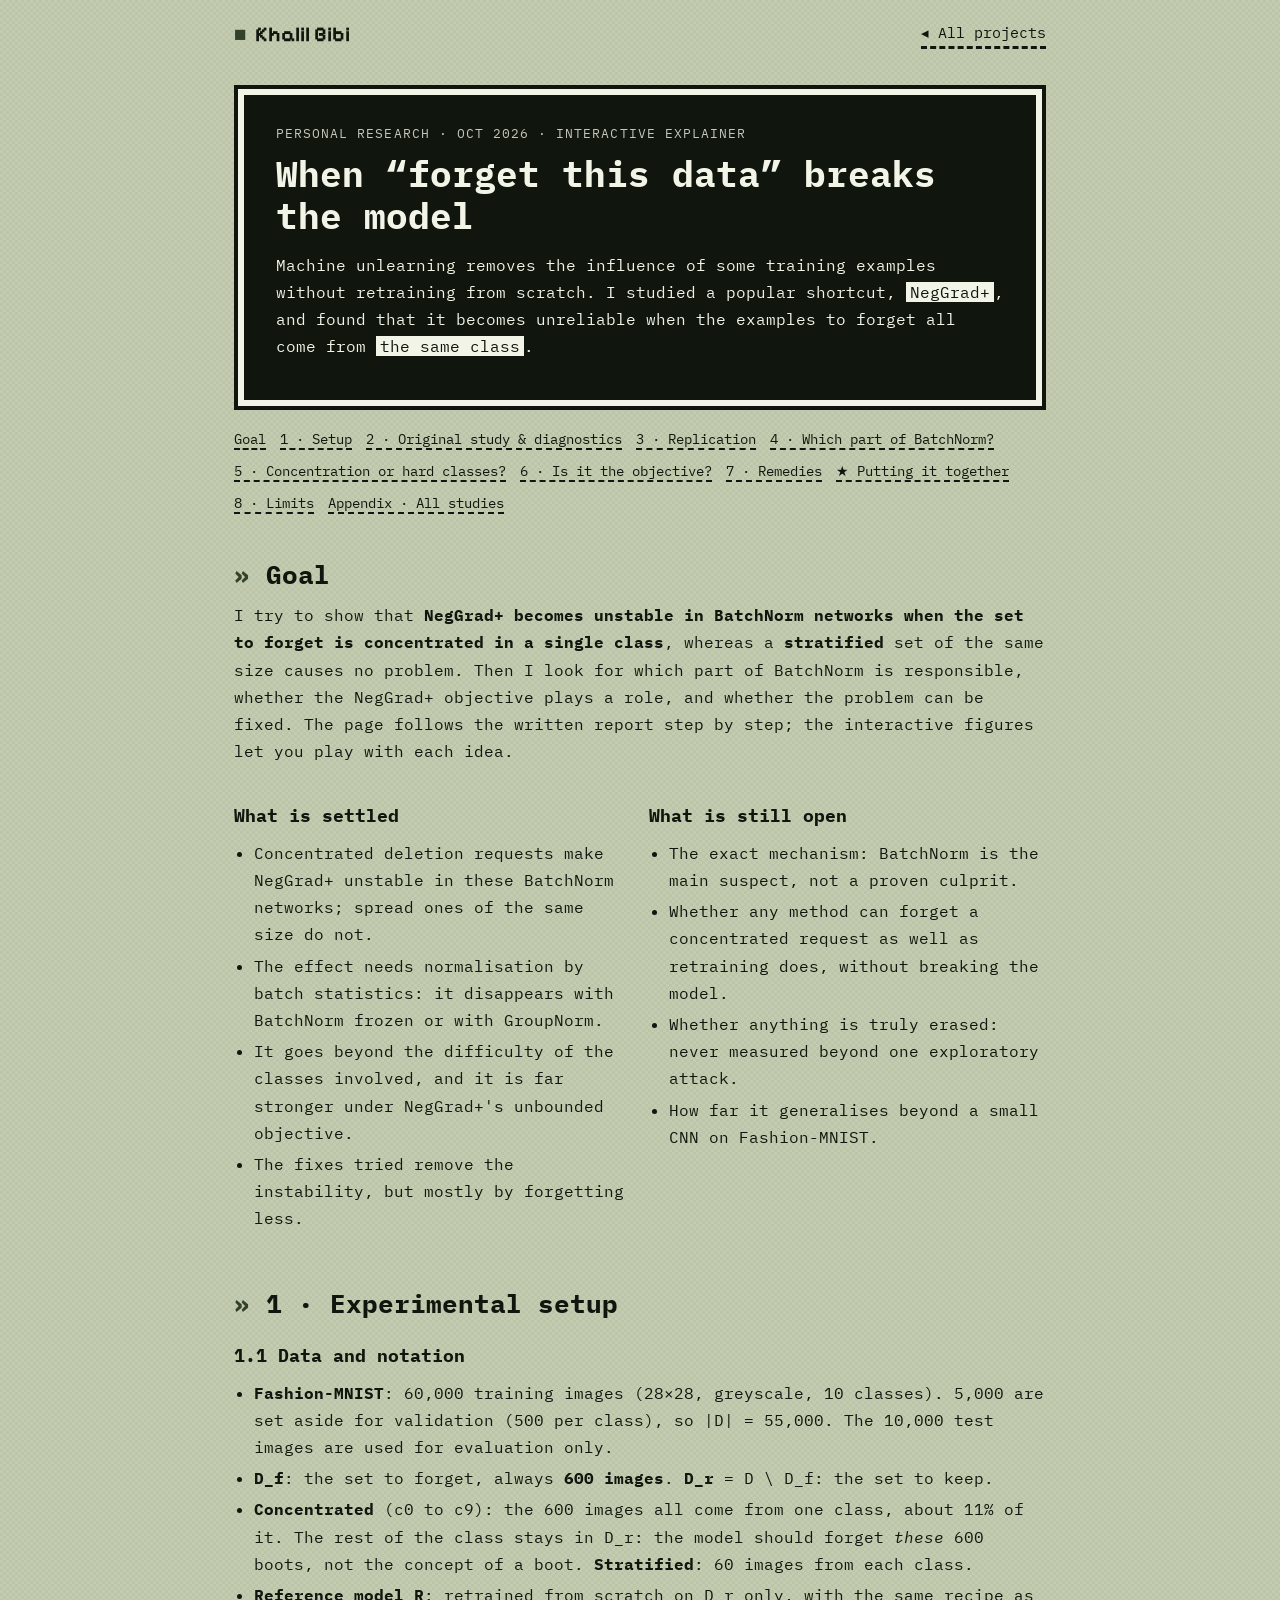
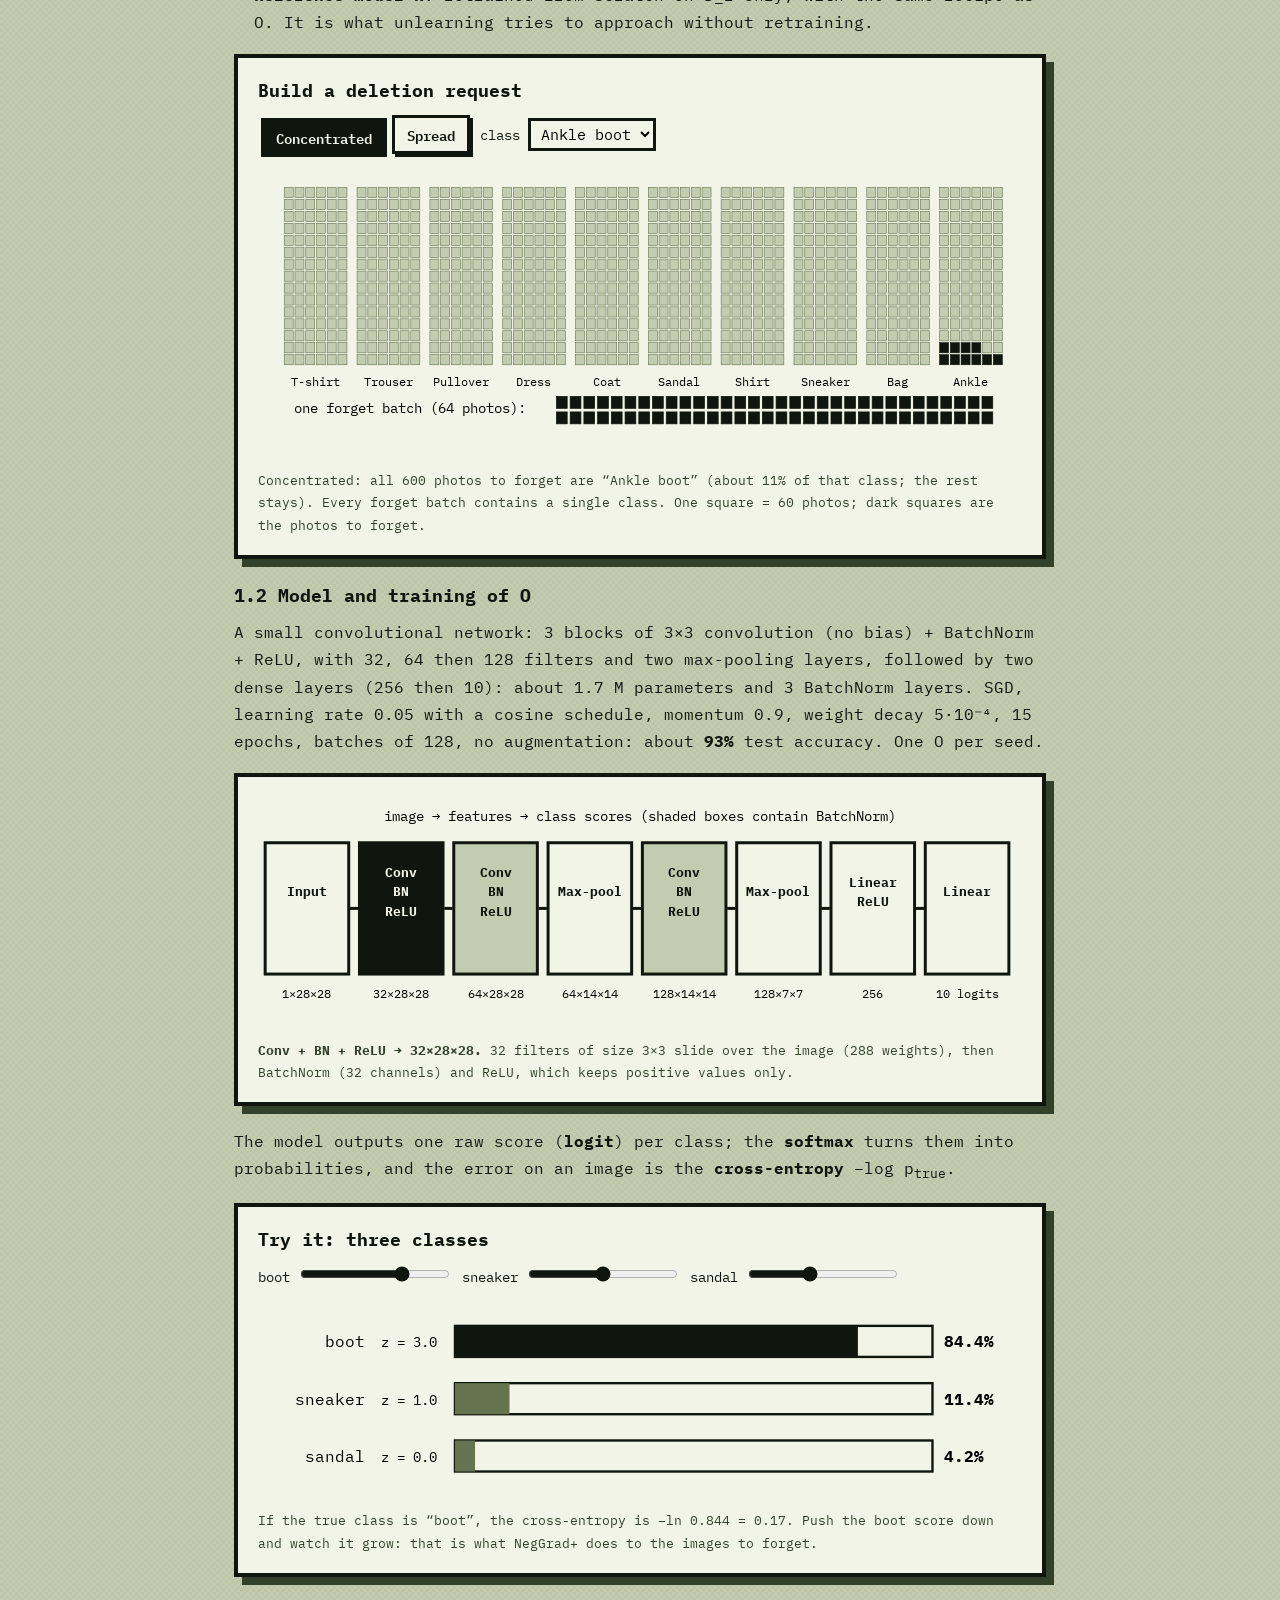
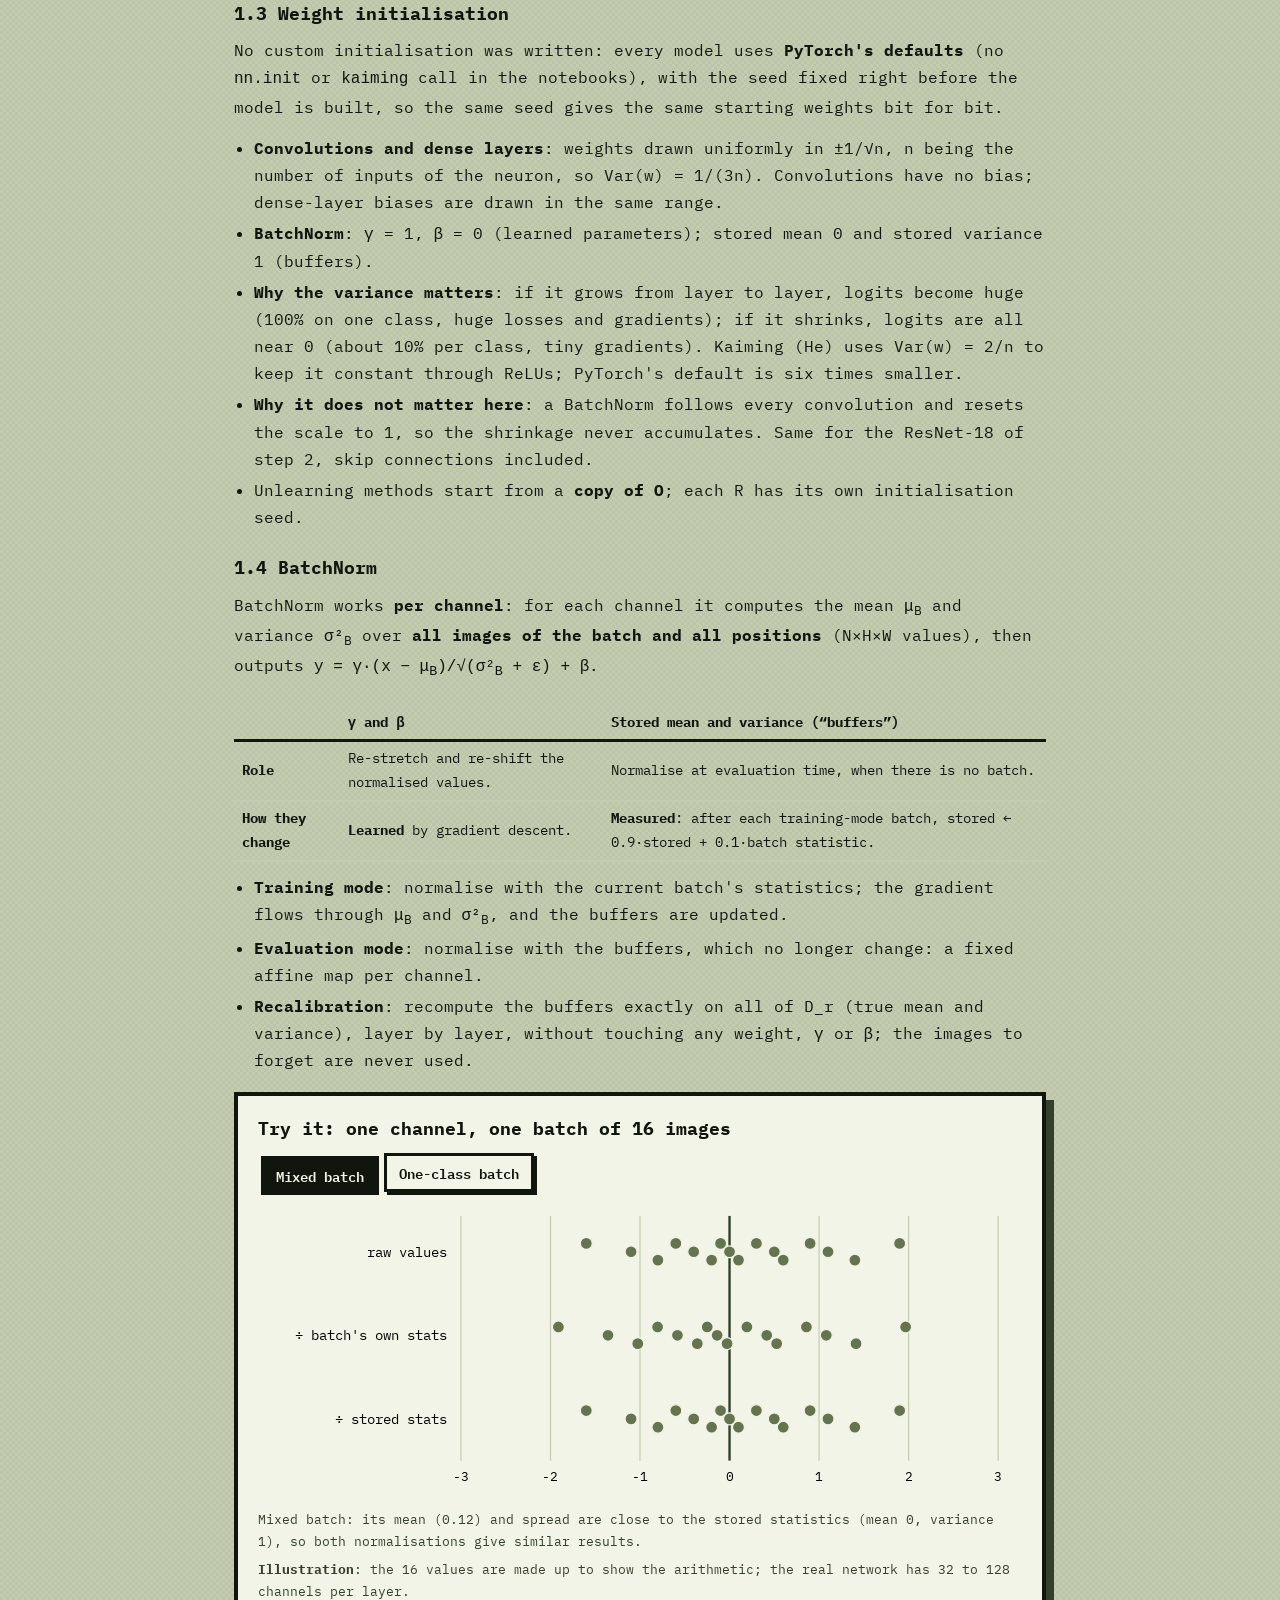
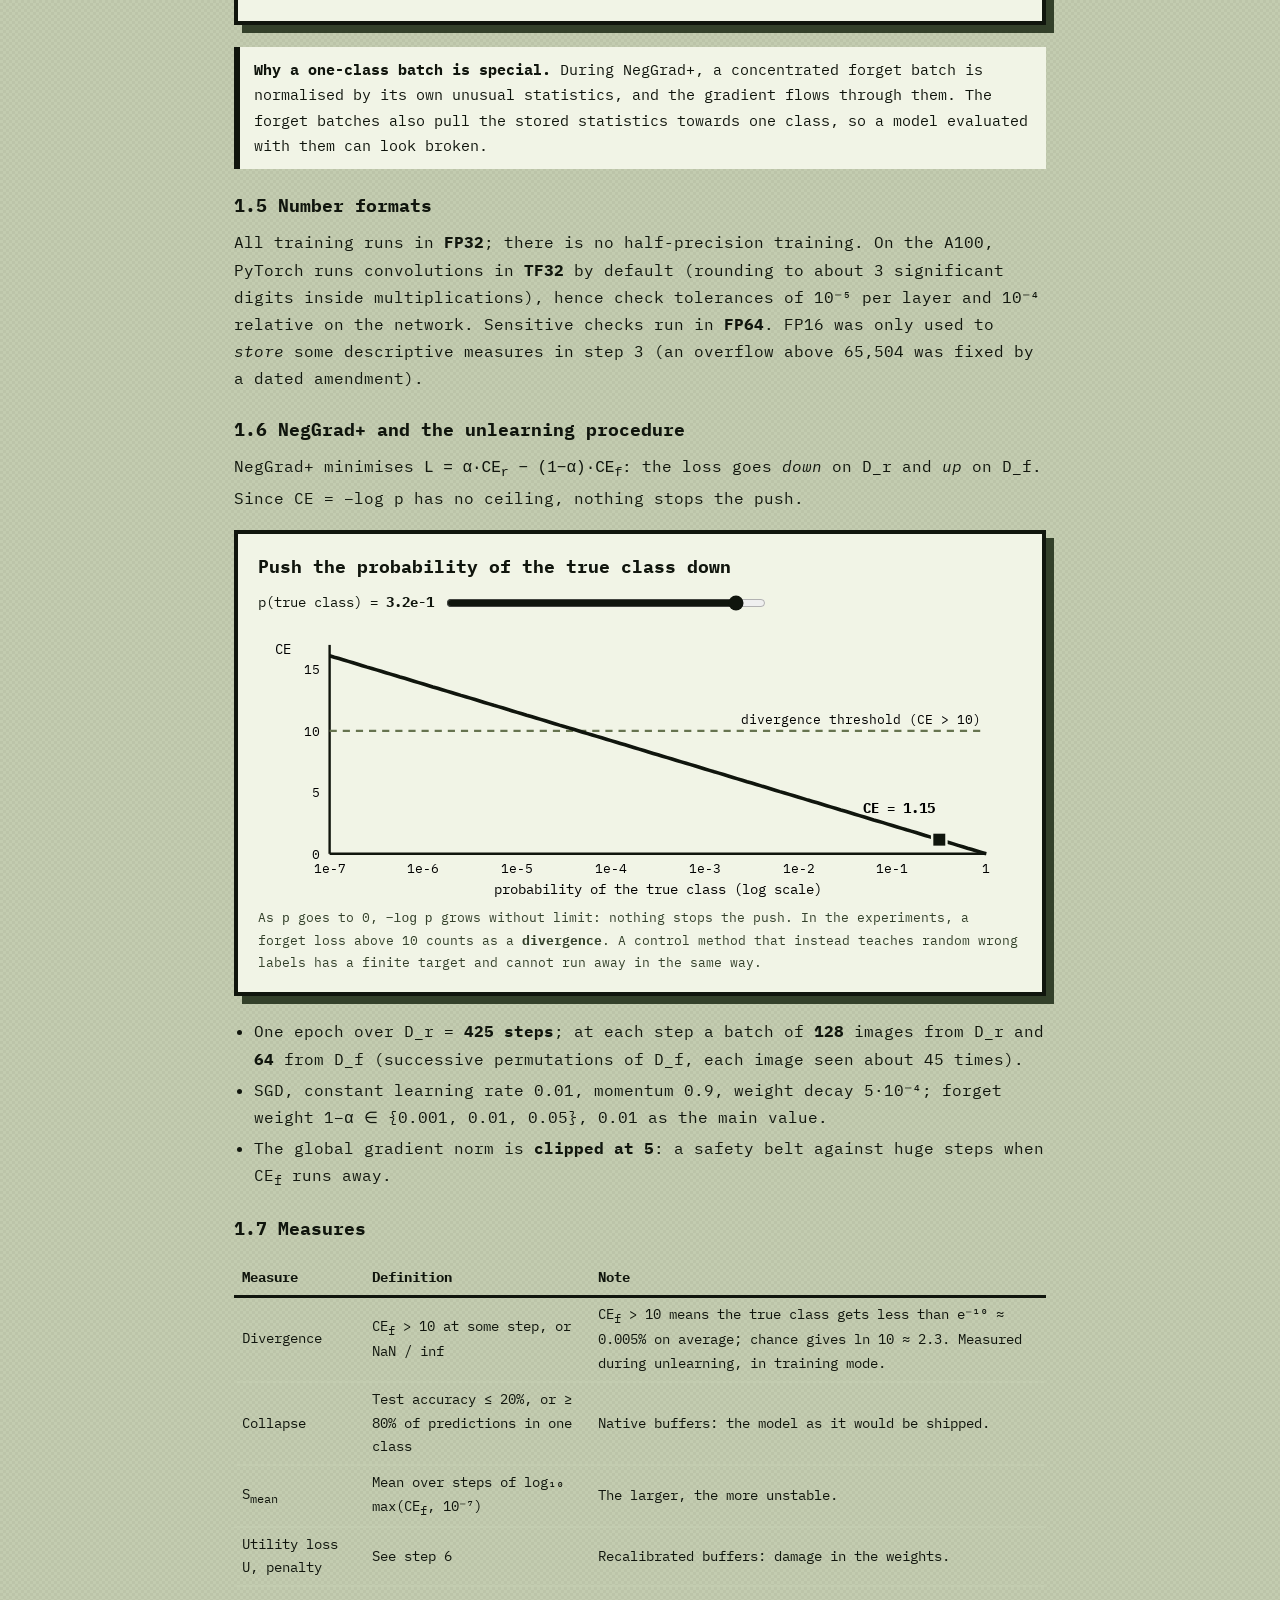
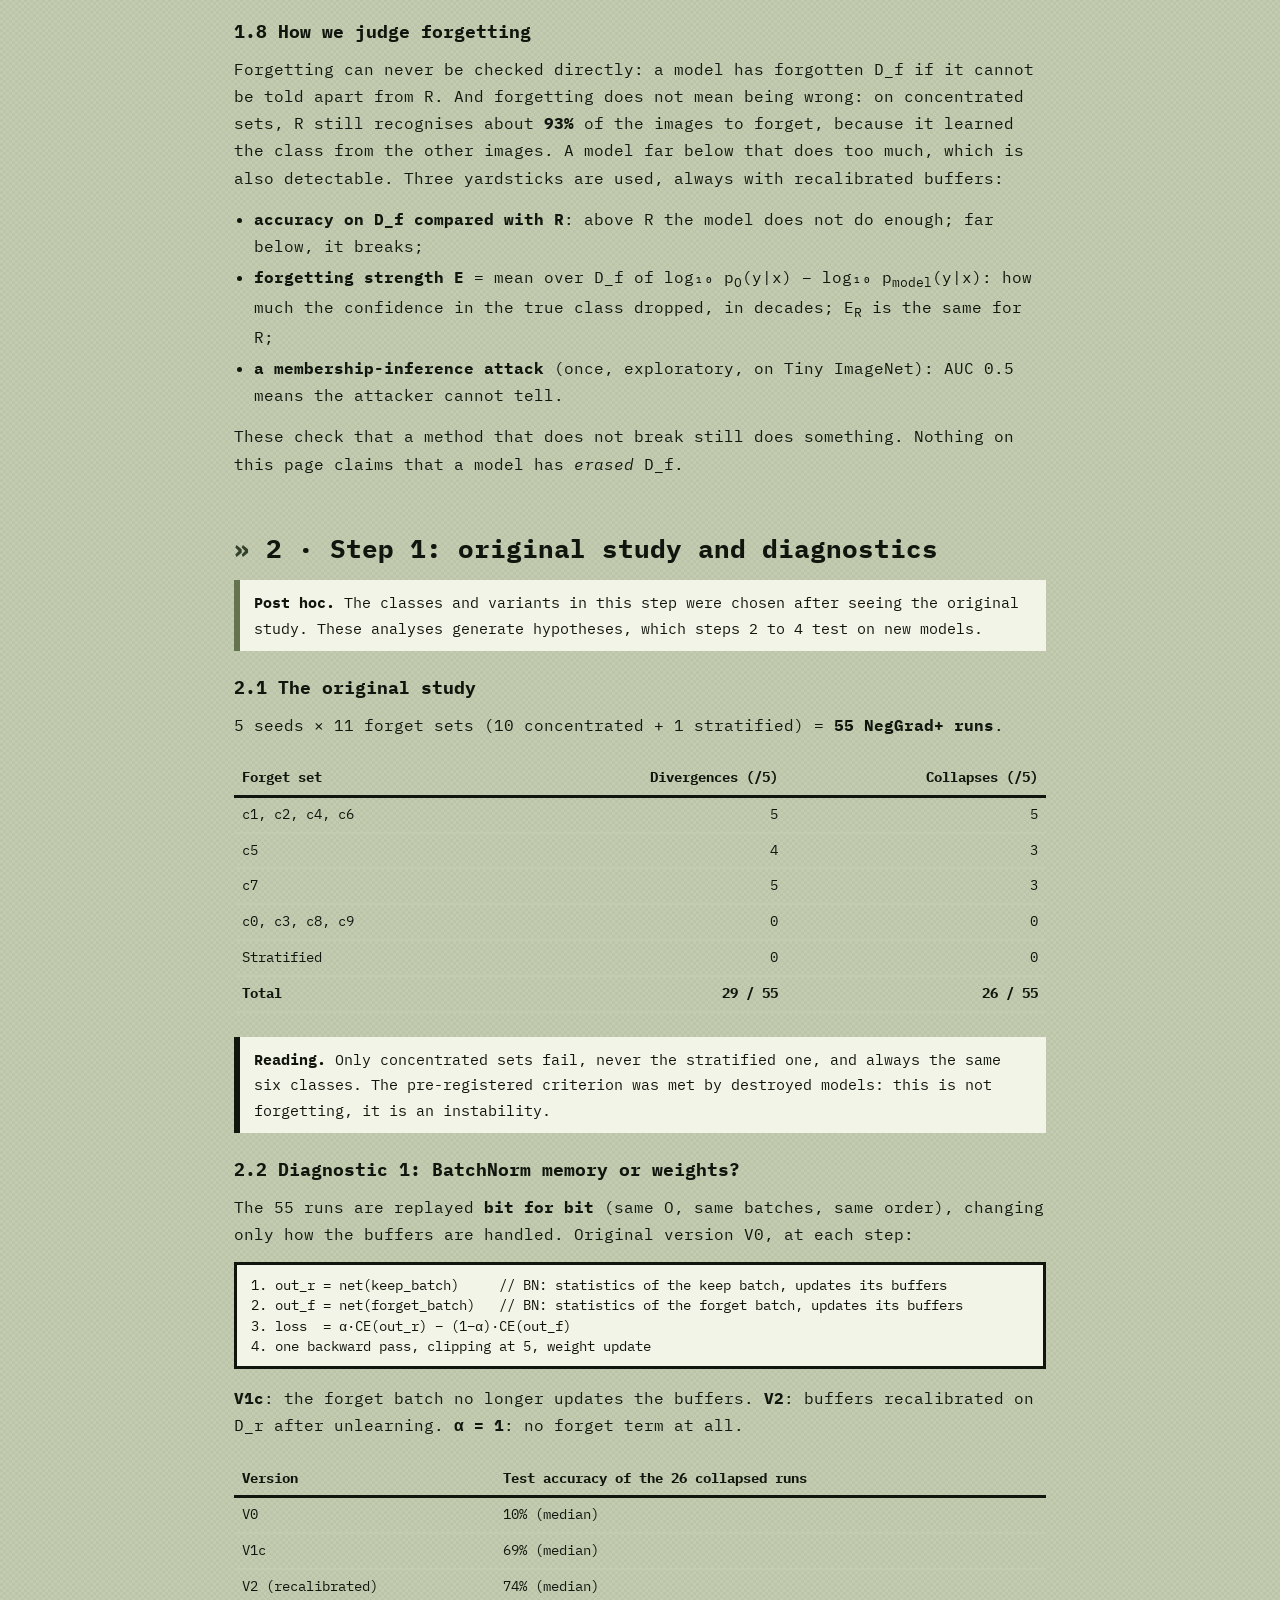
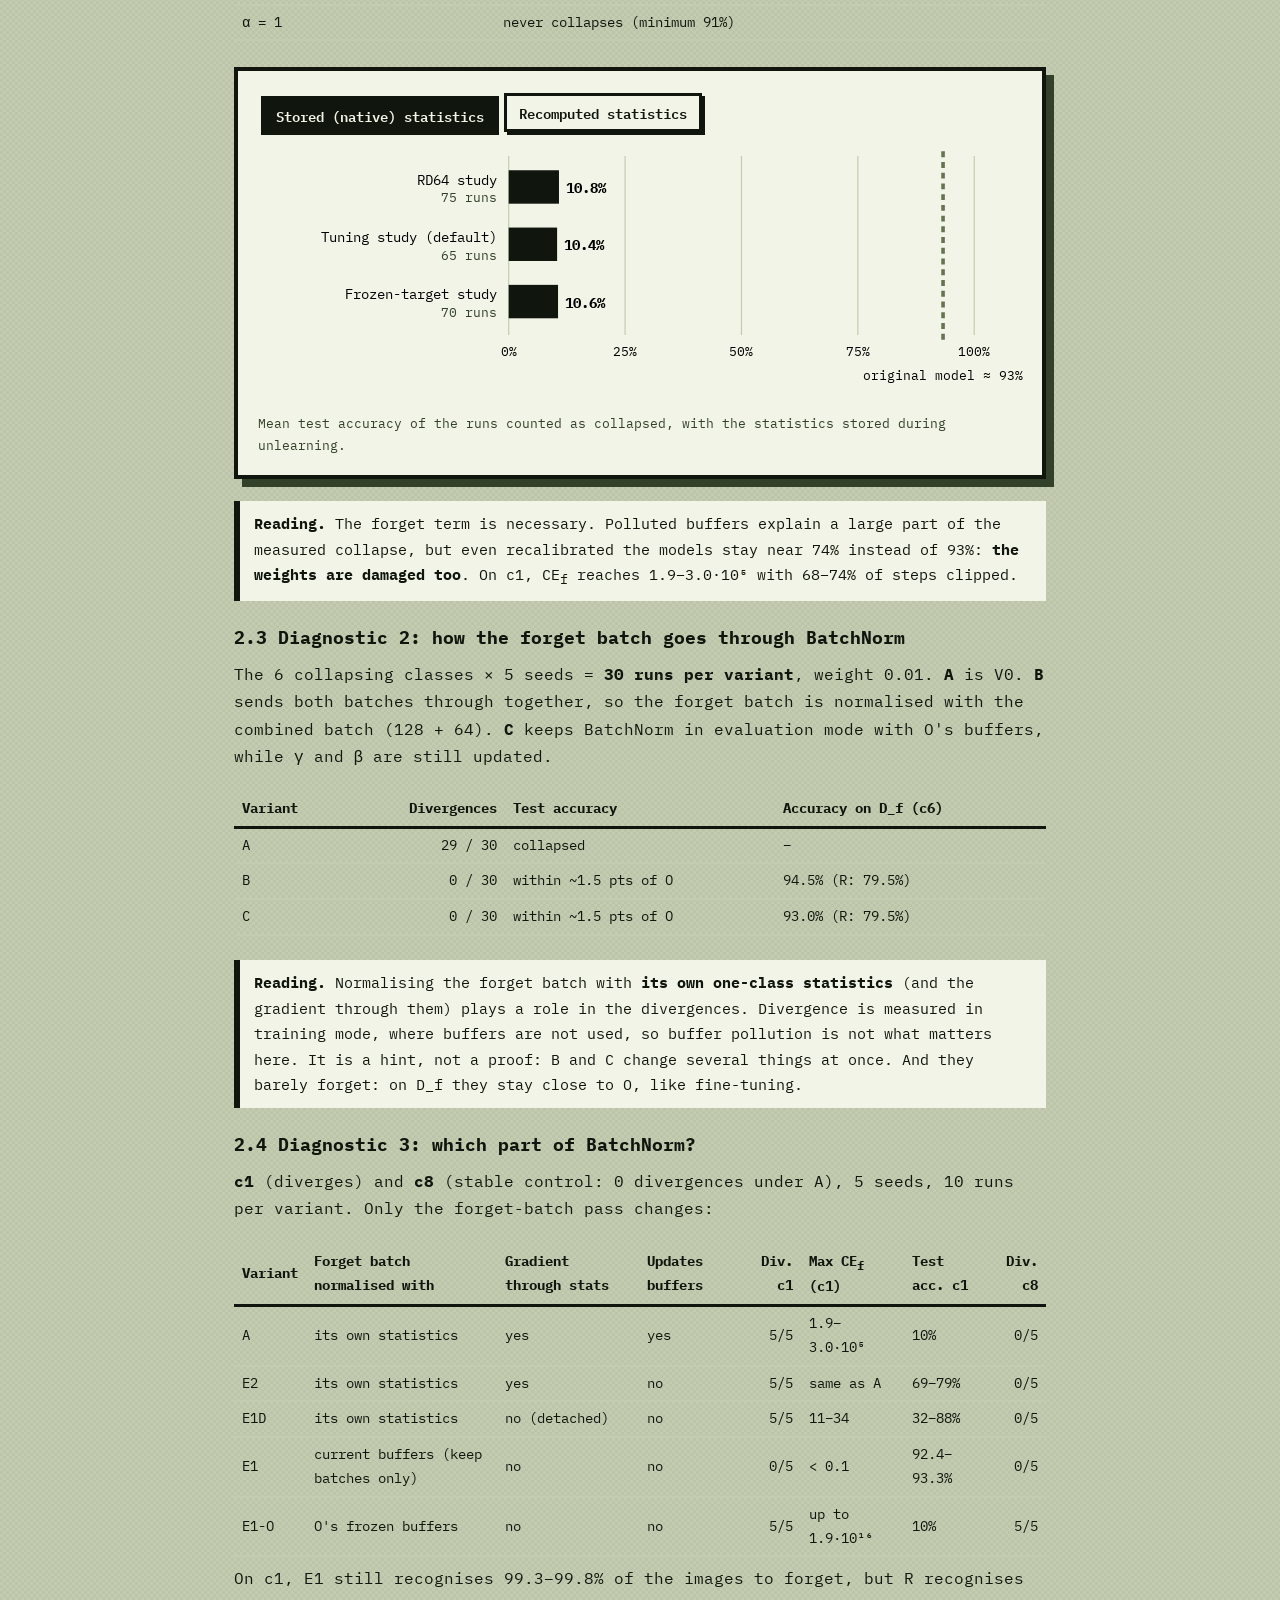
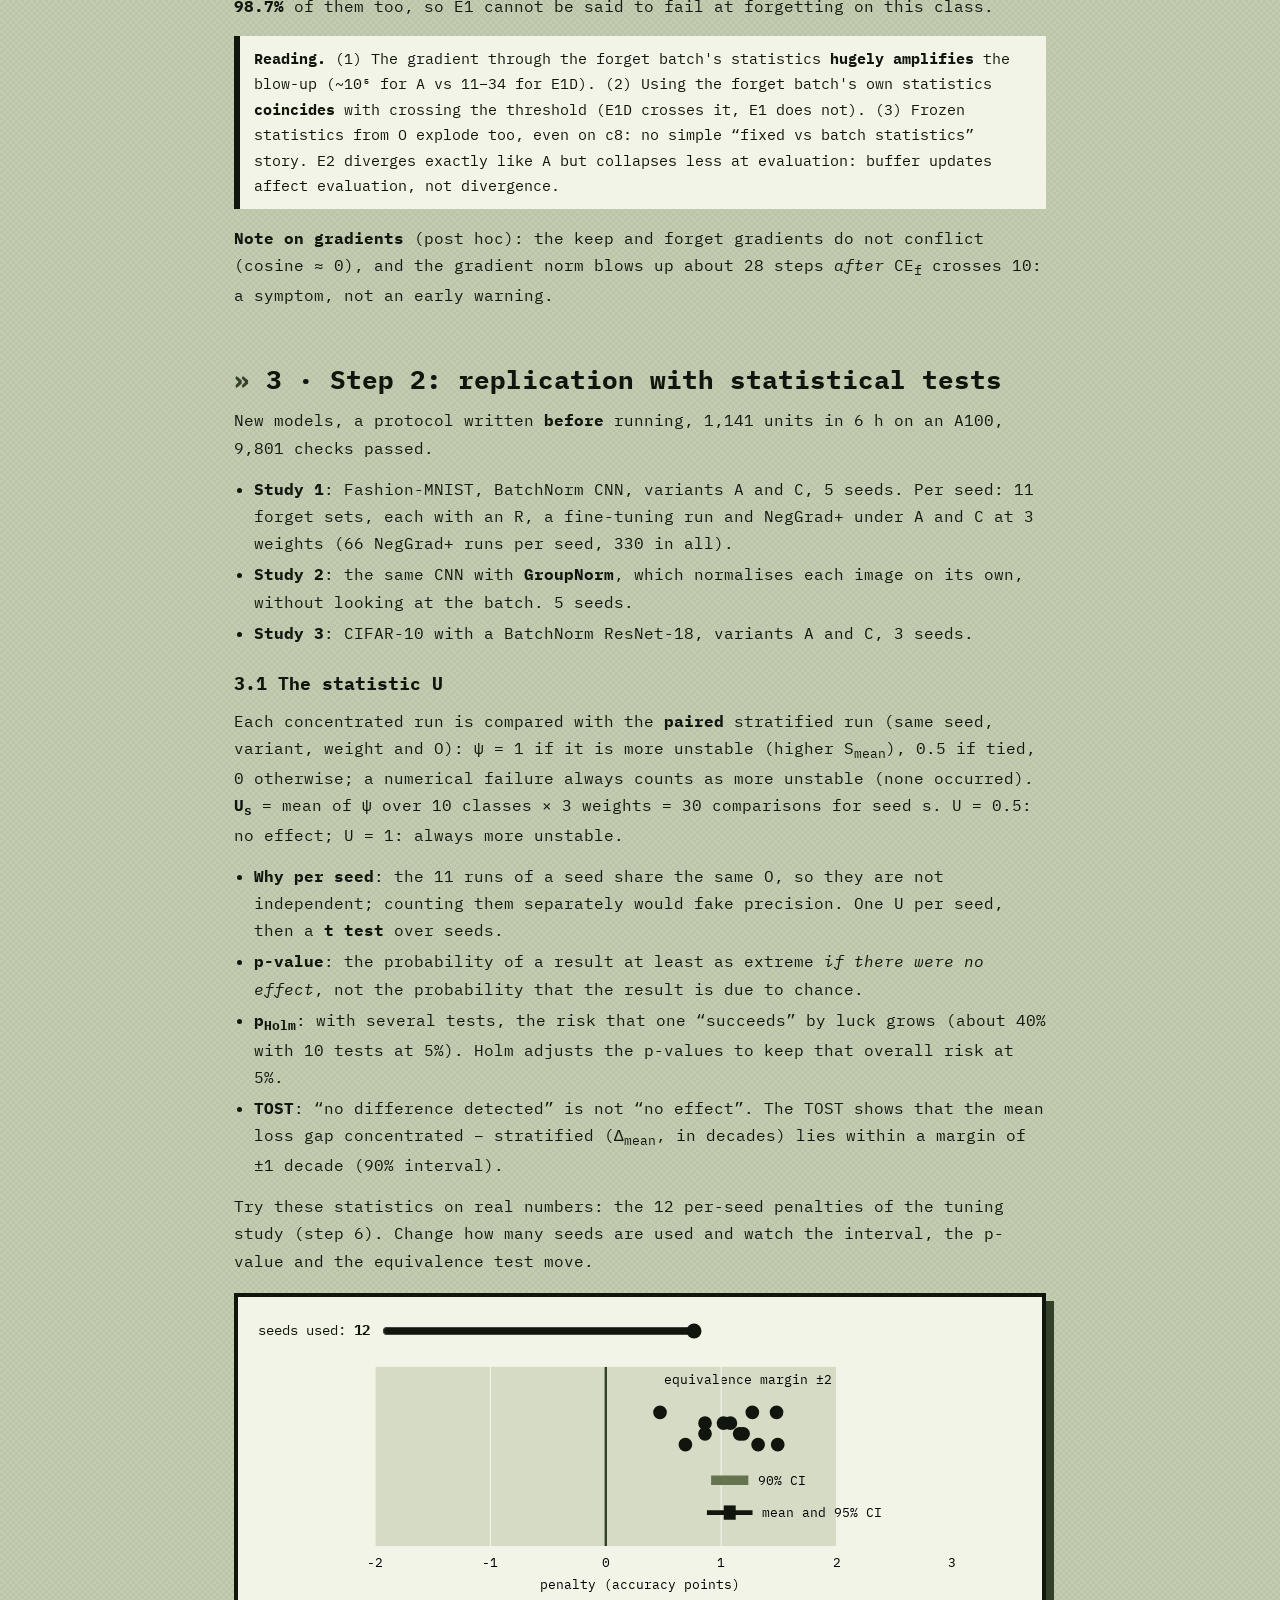
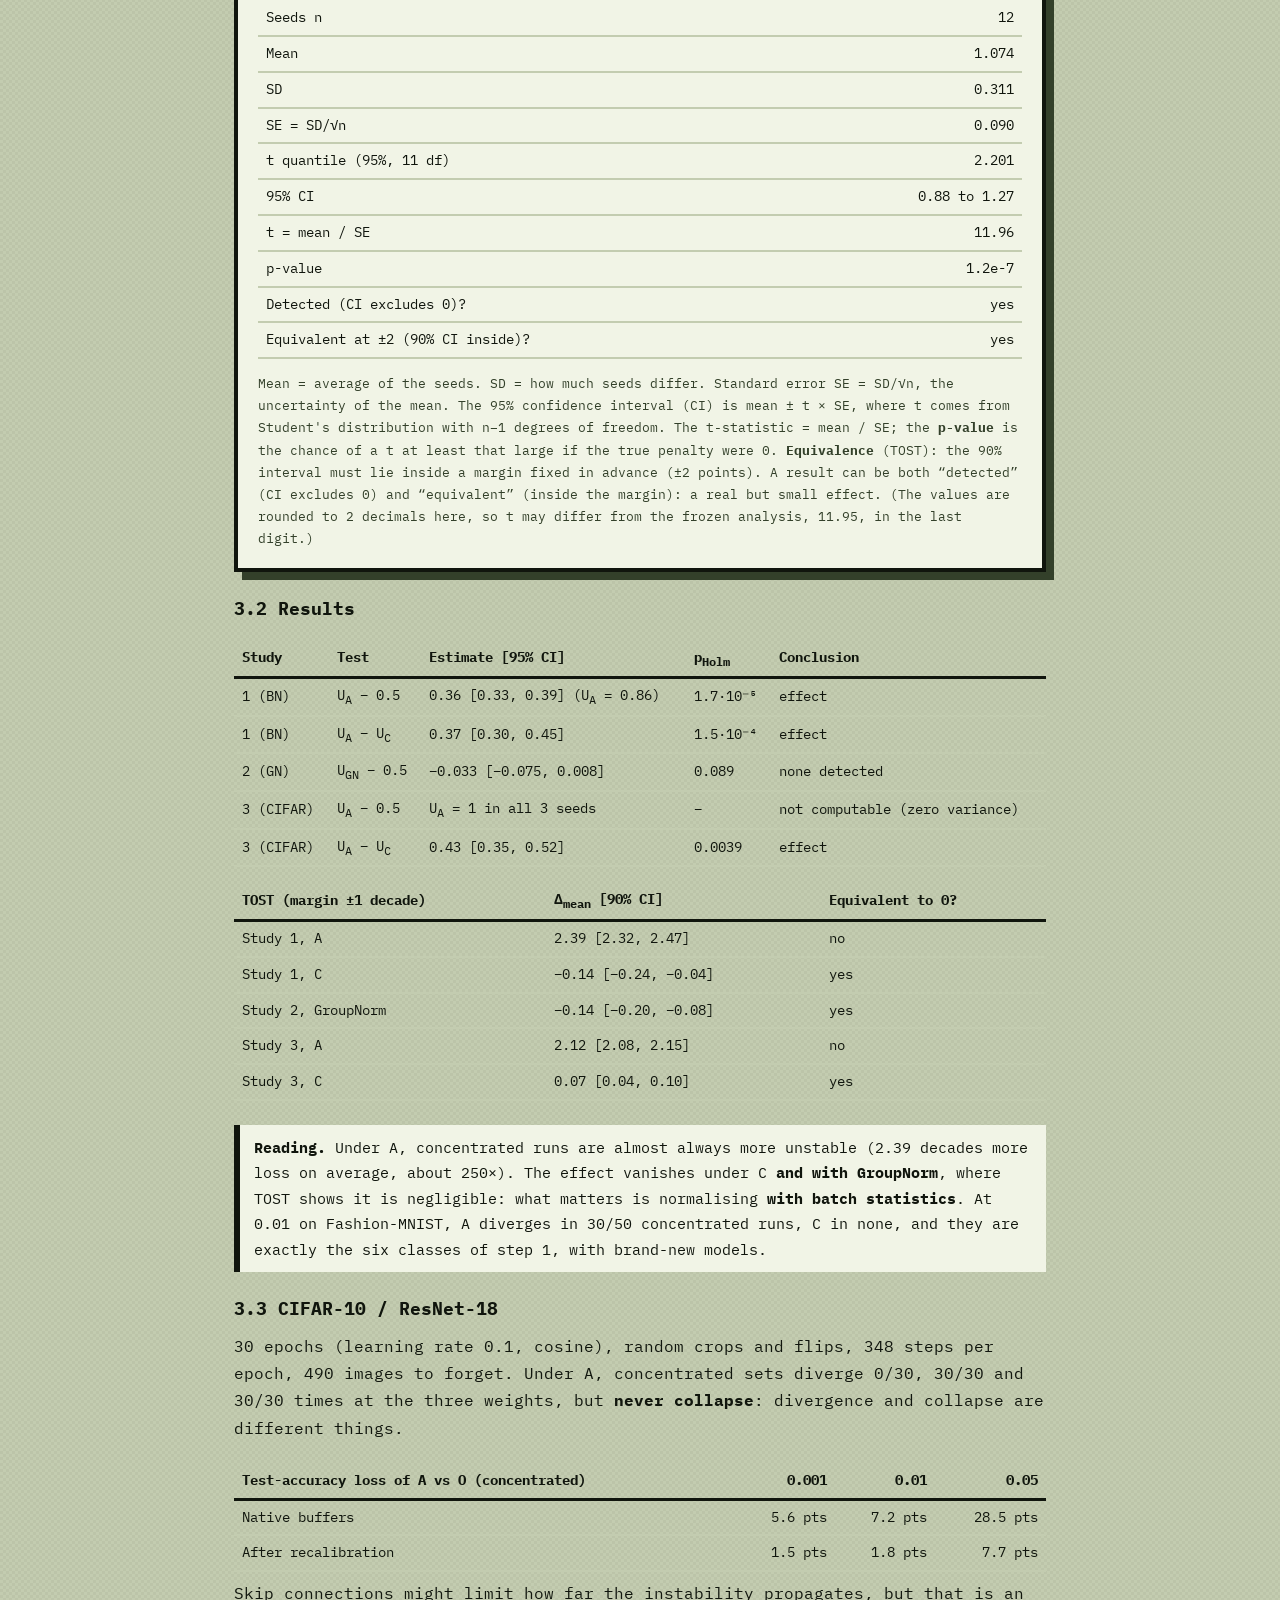
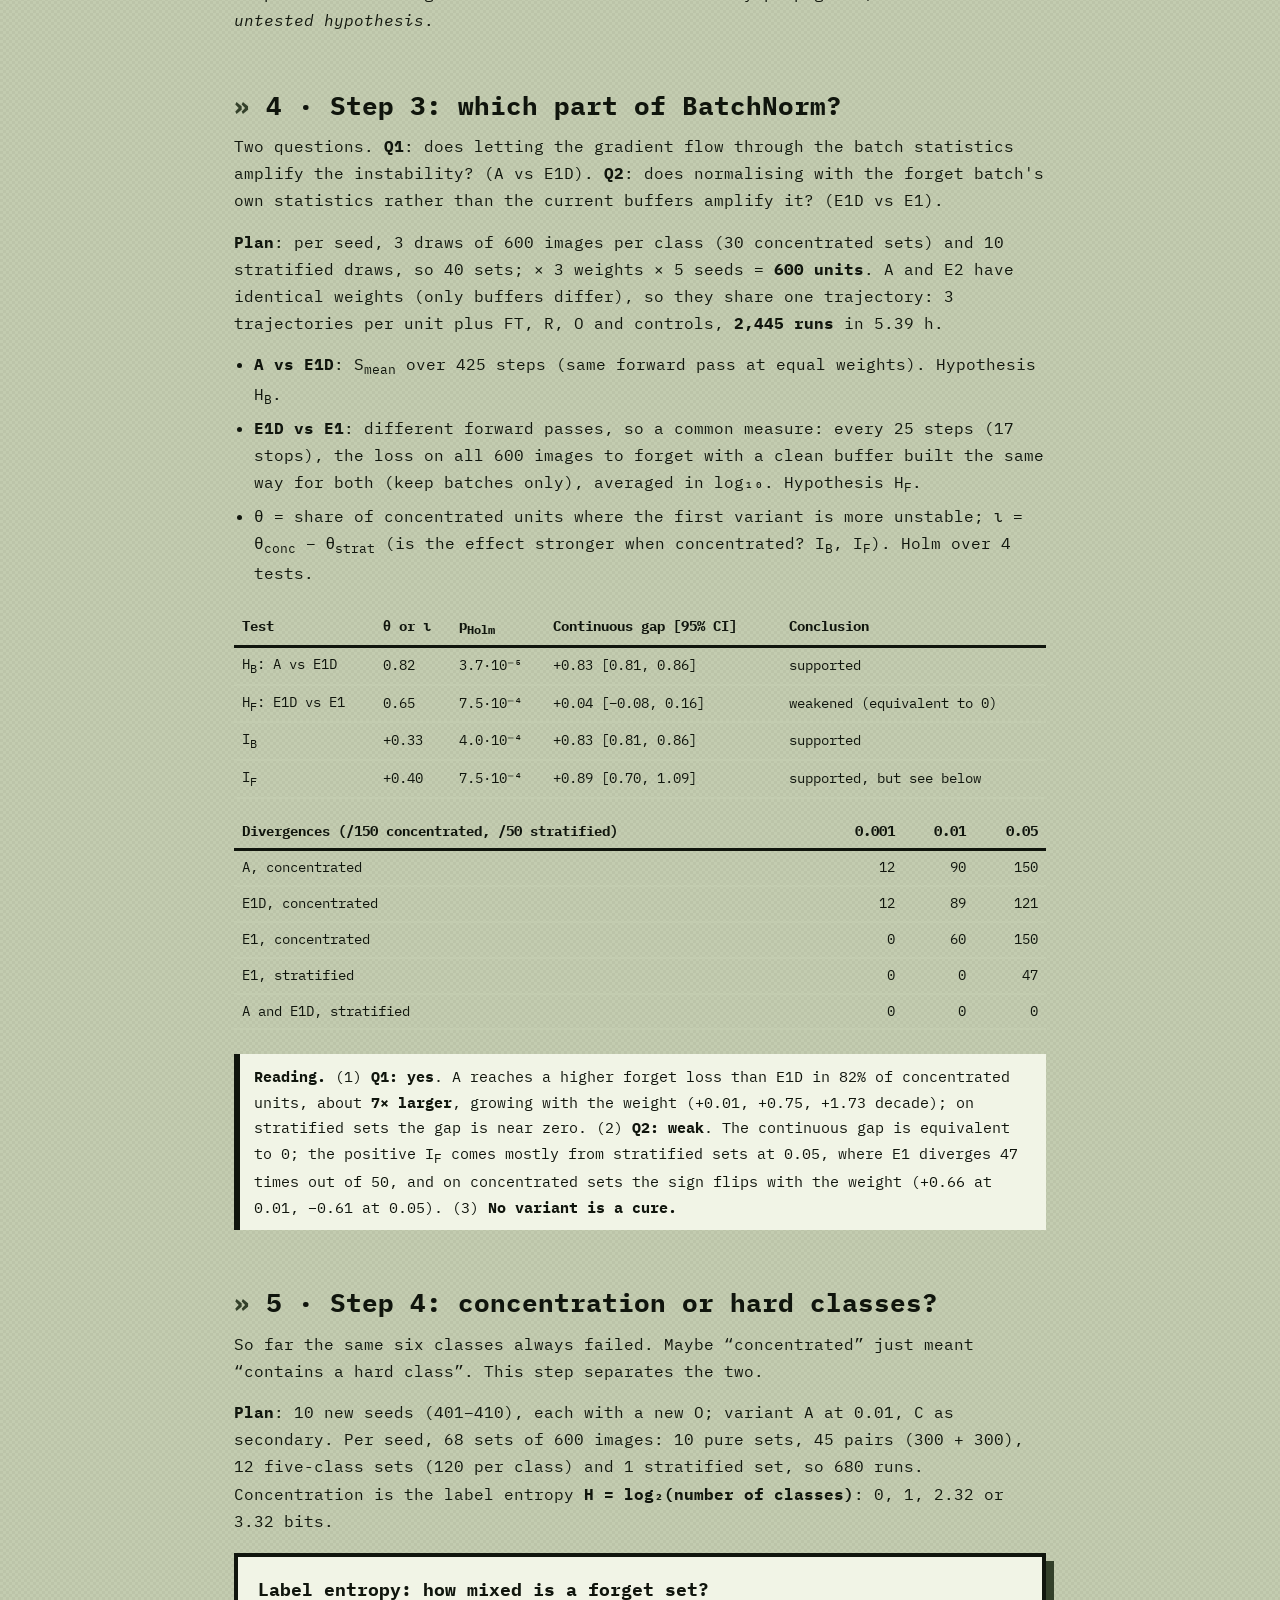
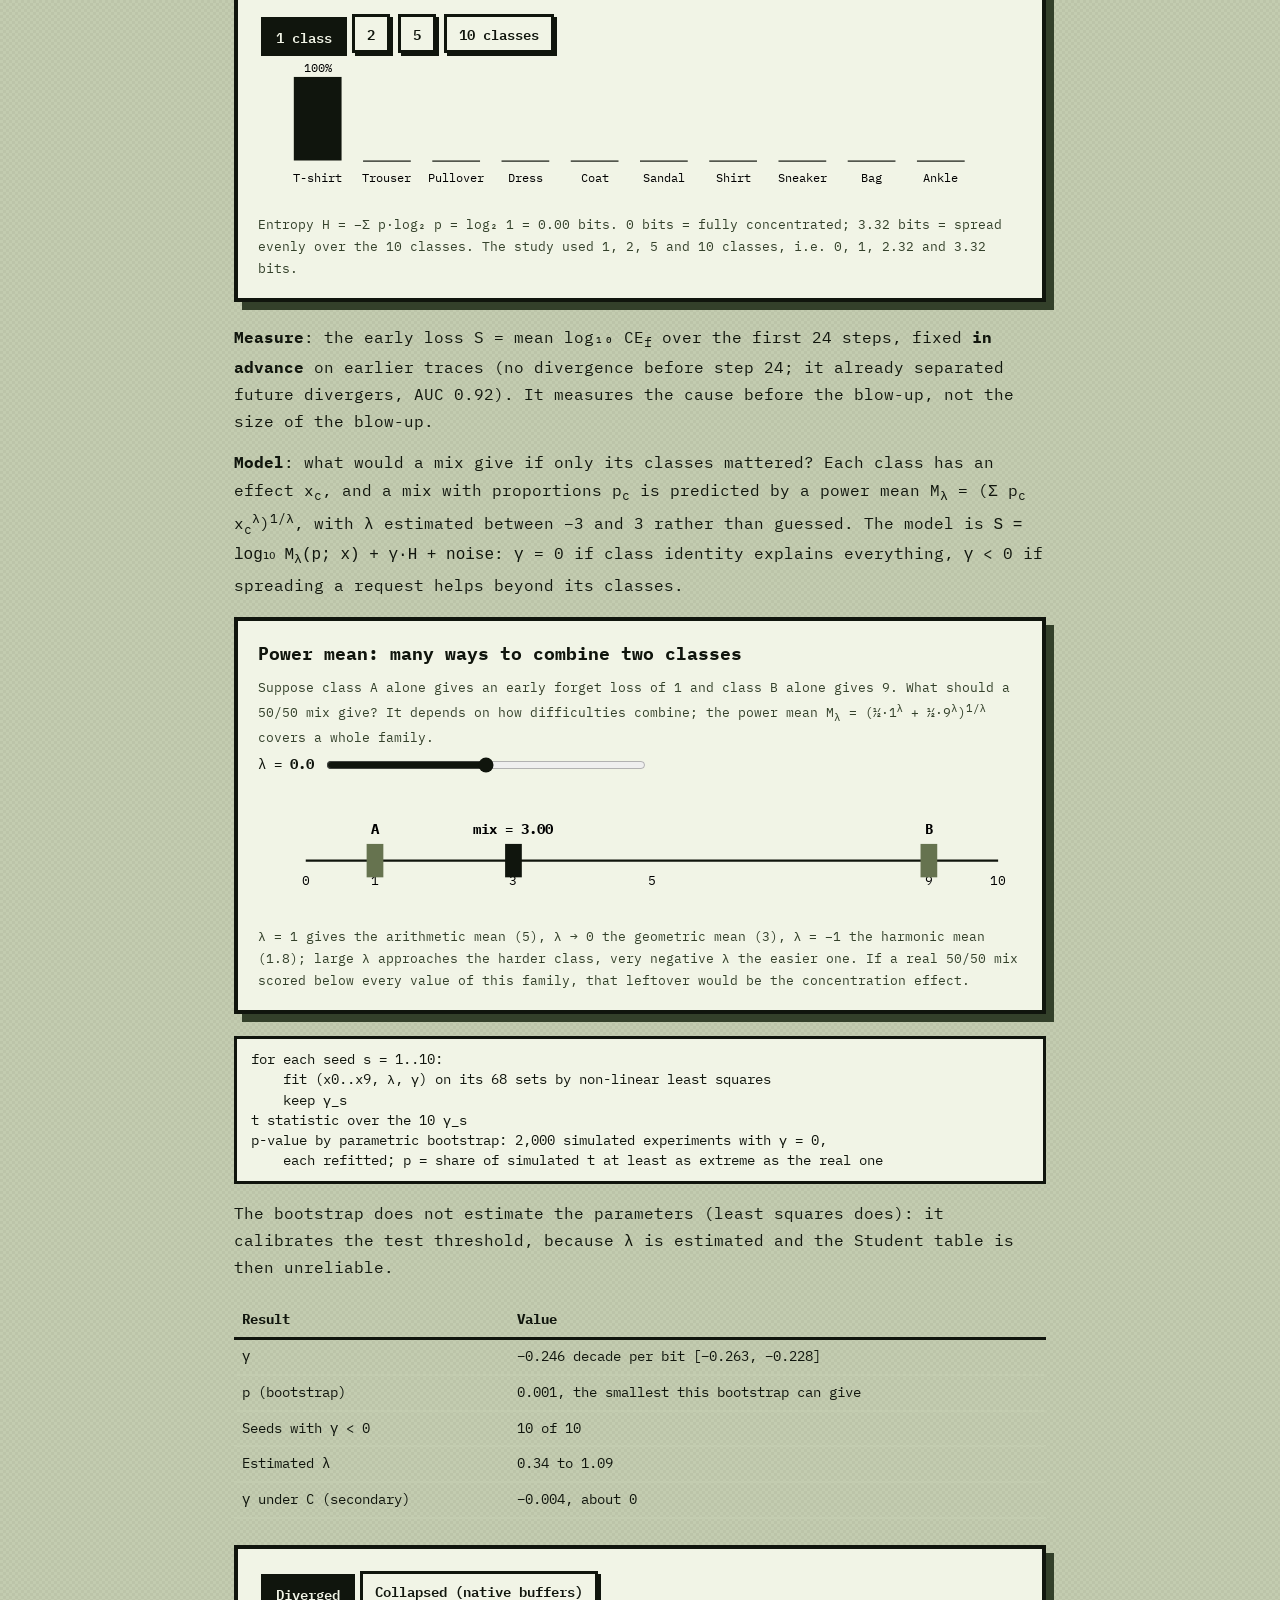
==== commit 8aa1fa7b: "Retire l'encadré des limites de la réplication sur la page machine unlearning Co-Authored-By: Claude" ====
--- a/research/machine-unlearning.html
+++ b/research/machine-unlearning.html
@@ -311,7 +311,6 @@
     </tbody>
   </table></div>
   <p>Skip connections might limit how far the instability propagates, but that is an <em>untested hypothesis</em>.</p>
-  <div class="note warn"><b>Limits.</b> The analysis notebook was not committed before it ran; 5 and 3 seeds, so exploratory by the protocol's own rule; and class identity is still confounded with concentration.</div>
 </section>
 
 <!-- =============================== 4. STEP 3 =============================== -->
